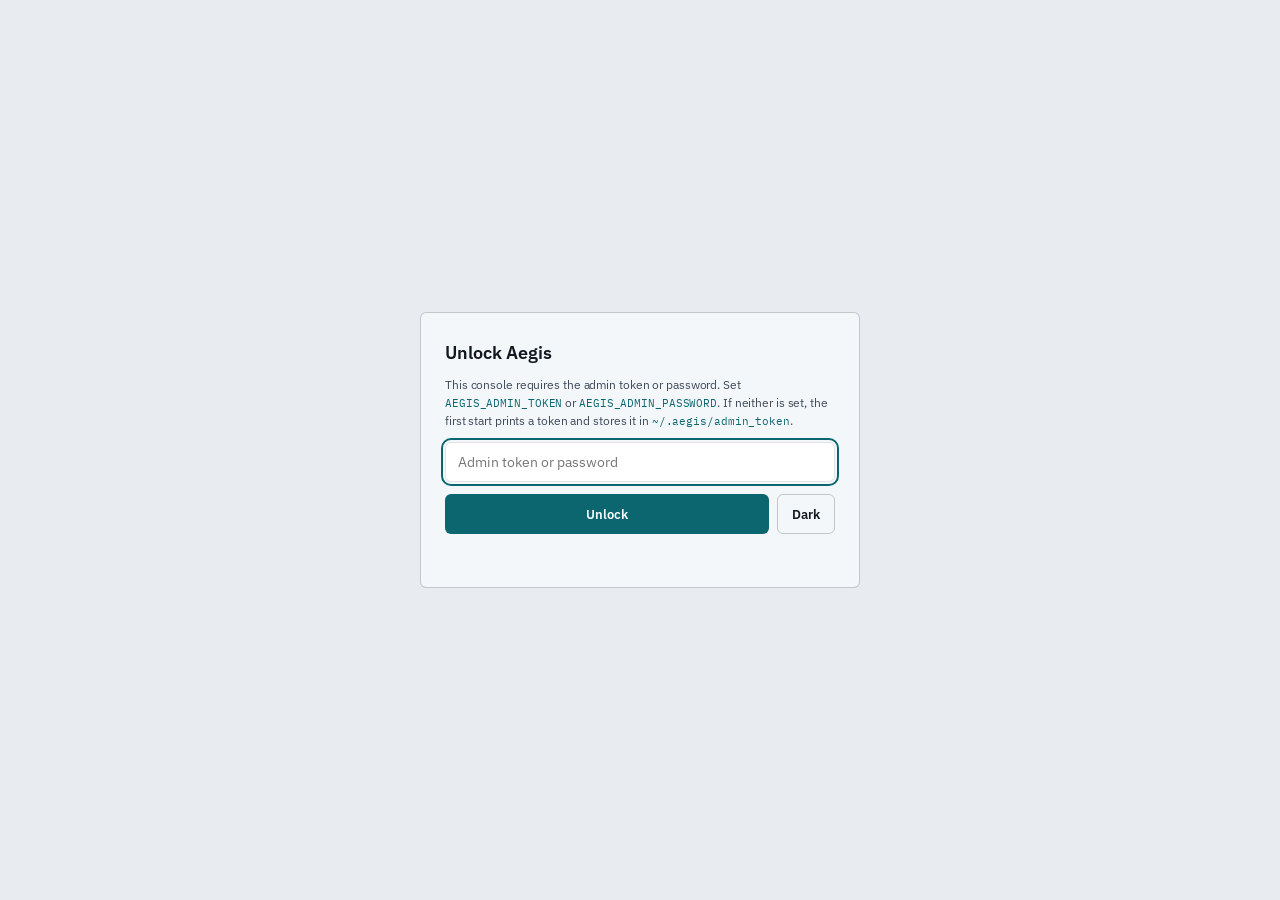
==== static/index.html @ 28018209 "Add Phase 4: Threat Hunting foundation Implemented threat hunting capabilities:  - PCAP capture and " ====
<!DOCTYPE html>
<html lang="en">
<head>
<meta charset="UTF-8"/>
<meta name="viewport" content="width=device-width,initial-scale=1.0"/>
<title>Aegis AI — Enterprise Vulnerability Intelligence Platform</title>
<link rel="preconnect" href="https://fonts.googleapis.com"/><link rel="preconnect" href="https://fonts.gstatic.com" crossorigin/><link href="https://fonts.googleapis.com/css2?family=IBM+Plex+Mono:wght@400;500&family=IBM+Plex+Sans:wght@400;500;600&display=swap" rel="stylesheet"/>
<link rel="stylesheet" href="/static/design-tokens.css"/>
<script src="/static/theme.js"></script>
<style>
*{box-sizing:border-box;margin:0;padding:0;}
html,body{height:100%;overflow:hidden;}
body{background:var(--bg);color:var(--text);font-family:var(--font);display:flex;flex-direction:column;}
::-webkit-scrollbar{width:5px;height:5px;}
::-webkit-scrollbar-track{background:transparent;}
::-webkit-scrollbar-thumb{background:var(--border2);border-radius:3px;}

/* TOP NAV */
#topnav{height:54px;background:var(--surface);border-bottom:1px solid var(--border);display:flex;align-items:center;padding:0 20px;gap:0;flex-shrink:0;z-index:100;}
.brand{display:flex;align-items:center;gap:10px;padding-right:24px;border-right:1px solid var(--border);margin-right:8px;}
.brand-icon{width:30px;height:30px;background:linear-gradient(135deg,var(--accent2),var(--accent));border-radius:7px;display:flex;align-items:center;justify-content:center;font-size:16px;}
.brand-name{font-size:17px;font-weight:800;letter-spacing:2px;color:var(--accent);}
.brand-sub{font-size:9px;color:var(--text-dim);letter-spacing:1px;margin-top:-2px;}
.nav-tabs{display:flex;flex:1;gap:2px;}
.nav-tab{padding:8px 15px;border-radius:6px;font-size:13px;color:var(--text-dim);cursor:pointer;transition:all .15s;white-space:nowrap;user-select:none;}
.nav-tab:hover{color:var(--text);background:var(--surface2);}
.nav-tab.active{color:var(--accent);background:var(--accent-glow);border:1px solid rgba(94,234,212,.18);}
.nav-right{display:flex;align-items:center;gap:10px;margin-left:auto;}
.status-dot{width:8px;height:8px;background:var(--success);border-radius:50%;box-shadow:0 0 8px var(--success);}
.hp{background:var(--surface2);border:1px solid var(--border);border-radius:16px;padding:4px 12px;font-size:11px;color:var(--text-dim);}
.hp b{color:var(--accent);}
.sync-btn{padding:6px 14px;background:transparent;border:1px solid var(--border2);border-radius:6px;color:var(--text-dim);font-size:12px;cursor:pointer;transition:all .15s;font-family:var(--font);}
.sync-btn:hover{border-color:var(--accent);color:var(--accent);}
@keyframes pulse{0%,100%{opacity:1}50%{opacity:.4}}

/* LAYOUT */
#app{display:flex;flex:1;overflow:hidden;}

/* SIDEBAR */
#sidebar{width:210px;background:var(--surface);border-right:1px solid var(--border);display:flex;flex-direction:column;flex-shrink:0;overflow-y:auto;}
.sb-sec{padding:14px 12px 6px;font-size:9px;text-transform:uppercase;letter-spacing:1.5px;color:var(--text-dim);}
.sb-item{display:flex;align-items:center;gap:9px;padding:9px 14px;border-radius:7px;margin:1px 8px;cursor:pointer;font-size:13px;color:var(--text-dim);transition:all .15s;user-select:none;}
.sb-item:hover{background:var(--surface2);color:var(--text);}
.sb-item.active{background:var(--accent-glow);color:var(--accent);border:1px solid rgba(94,234,212,.15);}
.sb-badge{margin-left:auto;background:var(--critical);color:#fff;border-radius:10px;padding:1px 7px;font-size:10px;font-weight:700;}

/* MAIN */
#main{flex:1;overflow-y:auto;}
.page{display:none;padding:20px 22px;flex-direction:column;gap:16px;}
.page.active{display:flex;}
#aegis-login{position:fixed;inset:0;z-index:9999;background:rgba(10,11,14,.94);display:none;align-items:center;justify-content:center;padding:16px;}
#aegis-login.on{display:flex;}
#aegis-login form{width:min(440px,100%);background:var(--surface);border:1px solid var(--border2);border-radius:12px;padding:28px 24px;display:flex;flex-direction:column;gap:12px;}
#aegis-login h2{font-size:18px;font-weight:700;letter-spacing:.3px;}
#aegis-login p{font-size:12px;color:var(--text-dim);line-height:1.5;}
#aegis-login code{font-family:var(--mono);color:var(--accent);font-size:11px;}
#aegis-login input{background:var(--surface2);border:1px solid var(--border);color:var(--text);border-radius:8px;padding:10px 12px;font-size:14px;font-family:var(--font);}
#aegis-login button{background:var(--accent);color:#0a0b0e;border:0;border-radius:8px;padding:10px 14px;font-weight:700;cursor:pointer;font-family:var(--font);}
#aegis-login .err{color:var(--critical);min-height:1.1em;font-size:12px;}
.ph{font-size:20px;font-weight:700;}
.ps{font-size:12px;color:var(--text-dim);margin-top:2px;}

/* GRIDS */
.g4{display:grid;grid-template-columns:repeat(4,1fr);gap:14px;}
.g3{display:grid;grid-template-columns:repeat(3,1fr);gap:14px;}
.g2{display:grid;grid-template-columns:repeat(2,1fr);gap:14px;}
.g12{display:grid;grid-template-columns:1fr 2fr;gap:14px;}
@media(max-width:1100px){.g4{grid-template-columns:repeat(2,1fr);}.g12{grid-template-columns:1fr;}}

/* CARD */
.card{background:var(--surface);border:1px solid var(--border);border-radius:var(--radius);padding:18px 20px;position:relative;overflow:hidden;}
.card::before{content:'';position:absolute;top:0;left:0;right:0;height:1px;background:linear-gradient(90deg,transparent,rgba(94,234,212,.13),transparent);}
.ch{display:flex;align-items:center;justify-content:space-between;margin-bottom:14px;}
.ct{font-size:13px;font-weight:600;color:var(--text);display:flex;align-items:center;gap:7px;}
.ca{font-size:11px;color:var(--accent);cursor:pointer;opacity:.7;}
.ca:hover{opacity:1;}
.routing-status{display:flex;flex-wrap:wrap;align-items:center;gap:8px 16px;margin-top:8px;font-size:12px;}
.routing-chip{display:inline-flex;align-items:center;gap:6px;}
.routing-dot{width:7px;height:7px;border-radius:50%;background:var(--text-dim);flex-shrink:0;}
.routing-dot.on{background:var(--success);}
.routing-cap{font-family:var(--mono);font-size:12px;font-weight:600;}
.routing-cap span{color:var(--text-dim);font-weight:500;font-family:var(--font);}
.loop-rail{display:flex;flex-wrap:wrap;align-items:center;gap:6px;margin:8px 0;}
.loop-step{border:1px solid var(--border);background:var(--surface);border-radius:var(--radius-sm);padding:4px 8px;font-family:var(--mono);font-size:12px;}
.loop-arrow{color:var(--text-dim);font-family:var(--mono);font-size:11px;}

/* METRIC CARDS */
.mc{background:var(--surface);border:1px solid var(--border);border-radius:var(--radius);padding:18px 20px;transition:all .2s;position:relative;overflow:hidden;}
.mc:hover{border-color:var(--border2);transform:translateY(-1px);}
.mc::after{content:'';position:absolute;top:-10px;right:-10px;width:70px;height:70px;border-radius:50%;opacity:.06;}
.mc.tc::after{background:var(--accent);}
.mc.cr::after{background:var(--critical);}
.mc.hi::after{background:var(--high);}
.mc.me::after{background:var(--medium);}
.mc.bz::after{background:var(--success);}
.ml{font-size:11px;color:var(--text-dim);text-transform:uppercase;letter-spacing:1px;margin-bottom:6px;}
.mv{font-size:30px;font-weight:800;line-height:1;}
.mc.tc .mv{color:var(--accent);}
.mc.cr .mv{color:var(--critical);}
.mc.hi .mv{color:var(--high);}
.mc.me .mv{color:var(--medium);}
.mc.bz .mv{color:var(--success);font-size:22px;}
.msub{font-size:11px;color:var(--text-dim);margin-top:4px;}

/* GAUGE */
#gc{display:flex;align-items:center;gap:20px;}
#gs-val{font-size:50px;font-weight:800;line-height:1;}
#gs-lbl{font-size:15px;font-weight:600;margin-top:4px;}
#gs-sub{font-size:11px;color:var(--text-dim);margin-top:6px;line-height:1.6;}

/* DONUT */
.dr{display:flex;align-items:center;gap:18px;}
.dl{flex:1;display:flex;flex-direction:column;gap:7px;}
.lrow{display:flex;align-items:center;gap:8px;font-size:12px;}
.ldot{width:9px;height:9px;border-radius:50%;flex-shrink:0;}
.lname{flex:1;color:var(--text-dim);}
.lcnt{font-weight:700;min-width:26px;text-align:right;}
.lpct{font-size:10px;color:var(--text-dim);min-width:32px;text-align:right;}

/* ATTACK PANEL */
.at-row{display:flex;align-items:center;gap:10px;padding:7px 0;border-bottom:1px solid var(--border);font-size:12px;}
.at-row:last-child{border-bottom:none;}
.at-dot{width:9px;height:9px;border-radius:3px;flex-shrink:0;}
.at-name{flex:1;color:var(--text-dim);}
.at-bw{width:80px;height:5px;background:var(--surface3);border-radius:3px;overflow:hidden;}
.at-bar{height:100%;border-radius:3px;}
.at-cnt{font-weight:700;min-width:20px;text-align:right;}

/* TECH ITEMS */
.ti{display:flex;align-items:center;gap:10px;padding:8px 10px;background:var(--surface2);border-radius:7px;border:1px solid var(--border);margin-bottom:6px;}
.ti-icon{font-size:17px;}
.ti-name{font-size:12px;font-weight:600;flex:1;}
.ti-cnt{font-size:12px;color:var(--text-dim);}

/* INSIGHTS */
.ir{display:flex;align-items:flex-start;gap:10px;padding:9px 0;border-bottom:1px solid var(--border);font-size:12px;}
.ir:last-child{border-bottom:none;}
.ir-title{flex:1;color:var(--text);line-height:1.4;}
.ic{padding:2px 9px;border-radius:10px;font-size:10px;font-weight:700;white-space:nowrap;flex-shrink:0;}
.ic-Critical{background:rgba(255,45,85,.12);color:var(--critical);border:1px solid rgba(255,45,85,.3);}
.ic-High{background:rgba(255,106,0,.12);color:var(--high);border:1px solid rgba(255,106,0,.3);}
.ic-Medium{background:rgba(255,187,0,.1);color:var(--medium);border:1px solid rgba(255,187,0,.3);}
.kev-tag{background:rgba(168,85,247,.12);color:var(--purple);border:1px solid rgba(168,85,247,.3);padding:1px 7px;border-radius:10px;font-size:9px;font-weight:700;flex-shrink:0;}

/* RANSOMWARE */
.rrow{display:flex;align-items:center;gap:10px;padding:8px 0;border-bottom:1px solid var(--border);font-size:12px;}
.rrow:last-child{border-bottom:none;}
.rcve{font-family:var(--mono);font-size:11px;color:var(--accent);min-width:120px;}
.rgrp{flex:1;color:var(--text-dim);font-size:11px;}

/* FINDINGS */
.ftb{display:flex;gap:8px;align-items:center;margin-bottom:12px;flex-wrap:wrap;}
.fsrch{background:var(--surface2);border:1px solid var(--border);border-radius:7px;padding:7px 12px;color:var(--text);font-size:13px;outline:none;flex:1;min-width:180px;font-family:var(--font);}
.fsrch:focus{border-color:var(--accent);}
.ff{padding:6px 12px;border-radius:7px;border:1px solid var(--border);background:var(--surface2);color:var(--text-dim);font-size:12px;cursor:pointer;transition:all .15s;font-family:var(--font);}
.ff.on,.ff:hover{border-color:var(--accent);color:var(--accent);background:var(--accent-glow);}
table.ft{width:100%;border-collapse:collapse;}
table.ft th{font-size:10px;text-transform:uppercase;letter-spacing:1px;color:var(--text-dim);padding:8px 10px;border-bottom:1px solid var(--border);text-align:left;white-space:nowrap;}
table.ft td{padding:9px 10px;border-bottom:1px solid rgba(27,48,85,.4);font-size:12px;vertical-align:middle;}
table.ft tr:hover td{background:var(--surface2);cursor:pointer;}
.exprow{display:none;}
.exprow td{padding:0!important;border:none!important;}
.expinner{padding:14px 16px;background:var(--surface2);border-bottom:1px solid var(--border);display:grid;grid-template-columns:1fr 1fr 1fr;gap:14px;}
.expc{display:flex;flex-direction:column;gap:4px;}
.expl{font-size:10px;text-transform:uppercase;letter-spacing:1px;color:var(--text-dim);}
.expv{font-size:12px;color:var(--text);line-height:1.5;}
.expv.mono{font-family:var(--mono);color:var(--medium);}
.expv.green{color:var(--success);}

/* SEV / BADGES */
.sev{padding:2px 8px;border-radius:4px;font-size:10px;font-weight:700;white-space:nowrap;}
.sev-CRITICAL{background:rgba(255,45,85,.12);color:var(--critical);border:1px solid rgba(255,45,85,.3);}
.sev-HIGH{background:rgba(255,106,0,.12);color:var(--high);border:1px solid rgba(255,106,0,.3);}
.sev-MEDIUM{background:rgba(255,187,0,.1);color:var(--medium);border:1px solid rgba(255,187,0,.3);}
.sev-LOW{background:rgba(59,158,255,.1);color:var(--low);border:1px solid rgba(59,158,255,.3);}
.sev-INFO{background:rgba(75,85,99,.2);color:var(--info);border:1px solid #374151;}
.kev{background:rgba(168,85,247,.12);color:var(--purple);border:1px solid rgba(168,85,247,.3);padding:2px 7px;border-radius:4px;font-size:9px;font-weight:700;}
.badge{padding:3px 10px;border-radius:10px;font-size:10px;font-weight:700;text-transform:uppercase;}
.badge-done{background:rgba(0,200,150,.1);color:var(--success);border:1px solid rgba(0,200,150,.3);}
.badge-running{background:rgba(94,234,212,.08);color:var(--accent);border:1px solid rgba(94,234,212,.25);animation:pulse 1.5s infinite;}
.badge-queued{background:rgba(90,122,153,.1);color:var(--text-dim);border:1px solid var(--border);}
.badge-error{background:rgba(255,45,85,.1);color:var(--critical);border:1px solid rgba(255,45,85,.3);}
.cve-lnk{font-family:var(--mono);font-size:11px;color:var(--accent);}

/* SCORE BAR */
.sw{display:flex;align-items:center;gap:8px;}
.st{flex:1;height:5px;background:var(--surface3);border-radius:3px;overflow:hidden;}
.sf{height:100%;border-radius:3px;}
.sn{font-size:12px;font-weight:700;min-width:34px;text-align:right;}

/* SCAN FORM */
.sc{background:var(--surface);border:1px solid var(--border);border-radius:var(--radius);padding:22px;}
.fg{display:grid;grid-template-columns:3fr 1fr 1fr auto;gap:10px;align-items:end;}
.fl{font-size:11px;color:var(--text-dim);text-transform:uppercase;letter-spacing:1px;margin-bottom:6px;}
.fi{width:100%;background:var(--surface2);border:1px solid var(--border);border-radius:7px;padding:10px 14px;color:var(--text);font-size:14px;outline:none;font-family:var(--font);transition:all .15s;}
.fi:focus{border-color:var(--accent);box-shadow:0 0 0 3px var(--accent-glow);}
.fi::placeholder{color:var(--text-muted);}
.fsel{background:var(--surface2);border:1px solid var(--border);border-radius:7px;padding:10px 14px;color:var(--text);font-size:13px;outline:none;width:100%;cursor:pointer;font-family:var(--font);}
.preset-row{display:flex;gap:8px;flex-wrap:wrap;margin-top:12px;}
.prst{padding:5px 13px;border-radius:16px;border:1px solid var(--border);background:var(--surface2);color:var(--text-dim);font-size:11px;cursor:pointer;transition:all .15s;}
.prst:hover,.prst.on{border-color:var(--accent);color:var(--accent);background:var(--accent-glow);}

/* BUTTONS */
.btn{padding:10px 22px;border-radius:7px;border:none;cursor:pointer;font-size:13px;font-weight:700;font-family:var(--font);transition:all .15s;display:inline-flex;align-items:center;gap:8px;white-space:nowrap;}
.btn-p{background:var(--accent);color:var(--accent-ink);box-shadow:none;}
.btn-p:hover{background:var(--accent);filter:brightness(1.06);}
.btn-p:disabled{opacity:.45;cursor:not-allowed;}
.btn-g{background:transparent;border:1px solid var(--border);color:var(--text-dim);}
.btn-g:hover{border-color:var(--accent);color:var(--accent);}
.btn-d{background:transparent;border:1px solid rgba(255,45,85,.3);color:var(--critical);}
.btn-d:hover{background:rgba(255,45,85,.08);}
.btn-sm{padding:6px 13px;font-size:12px;border-radius:6px;}

/* PROGRESS */
#prog-sec{display:none;flex-direction:column;gap:10px;}
.pw{background:var(--surface2);border-radius:5px;height:7px;border:1px solid var(--border);overflow:hidden;}
.pb{height:100%;background:linear-gradient(90deg,var(--accent2),var(--accent));border-radius:5px;transition:width .4s ease;box-shadow:0 0 8px var(--accent);width:0%;}
.term{background:#030712;border:1px solid var(--border);border-radius:8px;padding:12px 14px;font-family:var(--mono);font-size:11.5px;height:150px;overflow-y:auto;line-height:1.8;}
.tl{color:#5a7a99;}.tok{color:var(--success);}.twn{color:var(--medium);}.terr{color:var(--critical);}.tinf{color:var(--accent);}
.tcur::after{content:'▋';color:var(--accent);animation:bl 1s infinite;}
@keyframes bl{0%,49%{opacity:1}50%,100%{opacity:0}}

/* HISTORY TABLE */
table.ht{width:100%;border-collapse:collapse;}
table.ht th{font-size:10px;text-transform:uppercase;letter-spacing:1px;color:var(--text-dim);padding:8px 12px;border-bottom:1px solid var(--border);text-align:left;}
table.ht td{padding:10px 12px;border-bottom:1px solid rgba(27,48,85,.4);font-size:12px;vertical-align:middle;}
table.ht tr:hover td{background:var(--surface2);cursor:pointer;}
.posture-cves{display:flex;flex-wrap:wrap;gap:4px;margin-top:6px}
.posture-cves .cve{font-family:var(--mono);font-size:10px;color:var(--accent);border:1px solid var(--border);border-radius:4px;padding:1px 6px}
.posture-empty{color:var(--text-dim);font-size:12px;font-weight:400}

/* MONITOR STYLES */
#mon-statsbar{display:flex;gap:12px;flex-wrap:wrap;}
.mstat{background:var(--surface);border:1px solid var(--border);border-radius:8px;padding:12px 16px;flex:1;min-width:140px;position:relative;overflow:hidden;box-shadow:0 4px 14px rgba(0,0,0,.25);}
.mstat::before{content:'';position:absolute;top:0;left:0;right:0;height:2px;background:linear-gradient(90deg,transparent,rgba(94,234,212,.3),transparent);}
.mstat-lbl{font-size:10px;font-weight:700;text-transform:uppercase;letter-spacing:1.2px;color:var(--text-dim);margin-bottom:6px;}
.mstat-val{font-size:24px;font-weight:800;color:var(--accent);font-variant-numeric:tabular-nums;line-height:1;}
.mstat-sub{font-size:10.5px;color:var(--text-dim);margin-top:4px;}

#mon-layout{display:grid;grid-template-columns:1.25fr 1fr;gap:16px;}
@media(max-width:1200px){#mon-layout{grid-template-columns:1fr;}}
#mon-graph-wrap{grid-column:1/2;grid-row:1/3;display:flex;flex-direction:column;position:relative;}
#mon-alerts-wrap{grid-column:2/3;grid-row:1/2;}
#mon-conns-wrap{grid-column:2/3;grid-row:2/3;}

/* Canvas & Graph Interactive Container */
.graph-viewport{position:relative;width:100%;height:460px;background:radial-gradient(circle at 50% 50%, #0d1729 0%, #060b14 100%);border-radius:8px;border:1px solid rgba(30,58,95,.4);overflow:hidden;}
#mon-graph-canvas{width:100%;height:100%;display:block;cursor:grab;}
#mon-graph-canvas:active{cursor:grabbing;}

/* Glassmorphism Cyber Tooltip */
#graph-tooltip{position:absolute;pointer-events:none;background:rgba(8,15,28,.95);border:1px solid rgba(94,234,212,.35);backdrop-filter:blur(10px);border-radius:8px;padding:10px 14px;font-size:11px;color:#e2eaf4;box-shadow:0 12px 36px rgba(0,0,0,.7);z-index:90;display:none;min-width:180px;transform:translate(12px,12px);}
.tt-hdr{display:flex;align-items:center;justify-content:space-between;margin-bottom:6px;gap:8px;}
.tt-title{font-weight:700;font-size:12px;font-family:var(--mono);color:#5EEAD4;}
.tt-row{display:flex;justify-content:space-between;margin:3px 0;font-size:10.5px;color:#8ba3bc;}
.tt-val{font-weight:600;color:#f1f5f9;font-family:var(--mono);}

.mbadge{display:inline-flex;align-items:center;gap:4px;padding:2px 8px;border-radius:10px;font-size:10px;font-weight:700;}
.mbadge.crit{background:rgba(255,45,85,.15);color:var(--critical);}
.mbadge.high{background:rgba(255,106,0,.15);color:var(--high);}
.mbadge.med{background:rgba(255,187,0,.15);color:var(--medium);}
.mbadge.low{background:rgba(59,158,255,.15);color:var(--low);}
.mbadge.ok{background:rgba(0,200,150,.15);color:var(--success);}

.alert-row{padding:10px 14px;border-bottom:1px solid rgba(27,48,85,.4);font-size:12px;transition:background .15s;}
.alert-row:hover{background:var(--surface2);}
.alert-row.crit{border-left:3px solid var(--critical);}
.alert-row.high{border-left:3px solid var(--high);}
.alert-row.med{border-left:3px solid var(--medium);}
.alert-row.ack{opacity:.45;}
.alert-title{font-weight:600;font-size:12px;margin-bottom:3px;}
.alert-meta{font-size:10px;color:var(--text-dim);display:flex;gap:10px;flex-wrap:wrap;}
.alert-ack-btn{margin-left:auto;padding:2px 8px;background:transparent;border:1px solid var(--border);border-radius:4px;color:var(--text-dim);font-size:10px;cursor:pointer;font-family:var(--font);}
.alert-ack-btn:hover{border-color:var(--accent);color:var(--accent);}
#alerts-feed{max-height:280px;overflow-y:auto;}
#conns-tbl-body tr td{padding:6px 10px;font-size:11px;border-bottom:1px solid rgba(27,48,85,.35);}
#conns-tbl-body tr:hover td{background:var(--surface2);}
#mon-incidents-wrap{grid-column:1/-1;}
.inc-card{background:var(--surface2);border:1px solid var(--border);border-radius:8px;padding:14px 16px;margin-bottom:10px;}
.inc-card.crit{border-left:4px solid var(--critical);}
.inc-card.high{border-left:4px solid var(--high);}
.inc-card.med{border-left:4px solid var(--medium);}
.inc-hdr{display:flex;align-items:center;gap:10px;margin-bottom:8px;}
.inc-id{font-family:var(--mono);font-size:11px;color:var(--accent);}
.inc-urg{font-size:10px;font-weight:700;padding:2px 8px;border-radius:4px;}
.inc-narr{font-size:12px;color:var(--text);line-height:1.7;margin-bottom:10px;}
.inc-actions{font-size:11px;color:var(--text-dim);}
.inc-actions ul{margin:4px 0 0 16px;line-height:1.8;}
.inc-actions li{cursor:default;}
#mon-timeline-wrap{grid-column:1/-1;}
#mon-timeline{width:100%;height:100px;}
#mon-baselines-wrap{grid-column:1/-1;}
.baseline-row{display:flex;align-items:center;gap:10px;padding:8px 12px;border-bottom:1px solid rgba(27,48,85,.35);font-size:12px;}
.baseline-score{font-weight:700;padding:2px 8px;border-radius:4px;font-family:var(--mono);}
.mon-status-pill{display:flex;align-items:center;gap:6px;padding:5px 12px;border-radius:20px;font-size:11px;font-weight:600;}
.mon-status-pill.active{background:rgba(0,200,150,.12);border:1px solid rgba(0,200,150,.3);color:var(--success);}
.mon-status-pill.stopped{background:rgba(90,122,153,.08);border:1px solid var(--border);color:var(--text-dim);}
.mon-dot{width:7px;height:7px;border-radius:50%;}
.mon-dot.active{background:var(--success);box-shadow:0 0 6px var(--success);animation:pulse 2s infinite;}
.mon-dot.stopped{background:var(--text-dim);}

/* EMPTY */
.empty{text-align:center;padding:40px 20px;color:var(--text-dim);display:flex;flex-direction:column;align-items:center;gap:10px;}
.ei{font-size:36px;opacity:.22;}.eh{font-size:14px;font-weight:600;}.ep{font-size:12px;}

/* TOAST */
#toast{position:fixed;bottom:20px;right:20px;background:var(--surface2);border:1px solid var(--border);border-radius:9px;padding:11px 18px;font-size:13px;color:var(--text);box-shadow:0 8px 32px rgba(0,0,0,.5);z-index:9999;opacity:0;transform:translateY(8px);transition:all .3s;pointer-events:none;}
#toast.show{opacity:1;transform:translateY(0);}
#toast.ok{border-color:var(--success);color:var(--success);}
#toast.err{border-color:var(--critical);color:var(--critical);}

/* ── FINDING VERIFIER MODAL ─────────────────────────────────────────── */
#fv-overlay{position:fixed;inset:0;background:rgba(0,0,0,.72);backdrop-filter:blur(4px);z-index:9000;display:none;align-items:center;justify-content:center;}
#fv-overlay.open{display:flex;}
#fv-box{background:var(--surface);border:1px solid var(--border2);border-radius:14px;width:720px;max-width:95vw;max-height:90vh;display:flex;flex-direction:column;overflow:hidden;box-shadow:0 24px 80px rgba(0,0,0,.7),0 0 0 1px rgba(94,234,212,.07);}
#fv-header{display:flex;align-items:flex-start;gap:14px;padding:18px 22px;border-bottom:1px solid var(--border);background:var(--surface2);}
#fv-header-icon{width:38px;height:38px;border-radius:9px;background:linear-gradient(135deg,#1a3a6e,#0d2244);border:1px solid var(--border2);display:flex;align-items:center;justify-content:center;font-size:18px;flex-shrink:0;}
#fv-title-block{flex:1;min-width:0;}
#fv-finding-title{font-size:14px;font-weight:700;color:var(--text);white-space:nowrap;overflow:hidden;text-overflow:ellipsis;}
#fv-finding-meta{font-size:11px;color:var(--text-dim);margin-top:3px;display:flex;gap:10px;flex-wrap:wrap;}
#fv-close{background:none;border:none;color:var(--text-dim);font-size:20px;cursor:pointer;padding:4px 8px;border-radius:6px;line-height:1;flex-shrink:0;}
#fv-close:hover{background:var(--surface3);color:var(--text);}
#fv-tabs{display:flex;gap:4px;padding:12px 22px 0;border-bottom:1px solid var(--border);}
.fv-tab{padding:7px 16px;font-size:12px;font-weight:600;border-radius:7px 7px 0 0;cursor:pointer;color:var(--text-dim);border:1px solid transparent;border-bottom:none;transition:all .15s;user-select:none;}
.fv-tab:hover{color:var(--text);background:var(--surface2);}
.fv-tab.active{background:var(--surface);color:var(--accent);border-color:var(--border);border-bottom-color:var(--surface);}
#fv-body{flex:1;overflow-y:auto;padding:22px;}
.fv-pane{display:none;}
.fv-pane.active{display:block;}
/* Instructions tab */
.fv-step-list{display:flex;flex-direction:column;gap:10px;}
.fv-step{display:flex;gap:12px;align-items:flex-start;}
.fv-step-num{width:22px;height:22px;border-radius:50%;background:var(--accent-glow);border:1px solid rgba(94,234,212,.3);color:var(--accent);font-size:11px;font-weight:700;display:flex;align-items:center;justify-content:center;flex-shrink:0;margin-top:1px;}
.fv-step-text{font-size:12px;color:var(--text);line-height:1.6;}
.fv-cmd-block{background:#040c1a;border:1px solid var(--border);border-radius:8px;padding:12px 14px;margin:10px 0;position:relative;}
.fv-cmd-label{font-size:10px;color:var(--text-dim);text-transform:uppercase;letter-spacing:1px;margin-bottom:6px;}
.fv-cmd-text{font-family:var(--mono);font-size:12px;color:#a8d8ff;white-space:pre-wrap;word-break:break-all;line-height:1.6;}
.fv-copy-btn{position:absolute;top:8px;right:8px;padding:3px 9px;background:var(--surface2);border:1px solid var(--border2);border-radius:5px;color:var(--text-dim);font-size:10px;cursor:pointer;font-family:var(--font);}
.fv-copy-btn:hover{border-color:var(--accent);color:var(--accent);}
.fv-expect-row{display:flex;gap:10px;margin-top:14px;}
.fv-expect{flex:1;background:var(--surface2);border:1px solid var(--border);border-radius:8px;padding:10px 14px;}
.fv-expect-label{font-size:10px;text-transform:uppercase;letter-spacing:1px;margin-bottom:5px;}
.fv-expect.vuln .fv-expect-label{color:var(--critical);}
.fv-expect.ok .fv-expect-label{color:var(--success);}
.fv-expect-text{font-size:11px;color:var(--text-dim);line-height:1.5;}
/* Auto-test tab */
#fv-run-btn{display:flex;align-items:center;gap:8px;padding:10px 22px;background:linear-gradient(135deg,var(--accent2),var(--accent));color:#000;border:none;border-radius:8px;font-size:13px;font-weight:700;cursor:pointer;font-family:var(--font);transition:all .2s;}
#fv-run-btn:hover{filter:brightness(1.15);transform:translateY(-1px);}
#fv-run-btn:disabled{opacity:.5;cursor:not-allowed;transform:none;}
#fv-run-btn .spin{animation:spin360 .7s linear infinite;display:inline-block;}
@keyframes spin360{to{transform:rotate(360deg);}}
#fv-result{margin-top:18px;display:none;}
#fv-result.show{display:block;}
.fv-status-bar{display:flex;align-items:center;gap:12px;padding:13px 18px;border-radius:9px;border:1px solid;margin-bottom:14px;}
.fv-status-bar.VULNERABLE{background:rgba(255,45,85,.08);border-color:rgba(255,45,85,.3);color:var(--critical);}
.fv-status-bar.REMEDIATED{background:rgba(0,200,150,.08);border-color:rgba(0,200,150,.3);color:var(--success);}
.fv-status-bar.UNREACHABLE{background:rgba(90,122,153,.1);border-color:rgba(90,122,153,.3);color:var(--text-dim);}
.fv-status-bar.ERROR{background:rgba(255,106,0,.08);border-color:rgba(255,106,0,.3);color:var(--high);}
.fv-status-badge{font-size:11px;font-weight:800;letter-spacing:1.5px;padding:3px 10px;border-radius:5px;background:currentColor;}
.fv-status-badge span{color:var(--bg);}
.fv-status-summary{font-size:13px;font-weight:600;flex:1;}
.fv-exec-time{font-size:10px;opacity:.6;margin-left:auto;}
.fv-details-lbl{font-size:10px;text-transform:uppercase;letter-spacing:1px;color:var(--text-dim);margin-bottom:7px;}
.fv-details-text{font-size:12px;color:var(--text);line-height:1.6;margin-bottom:14px;}
.fv-proof-box{background:#020810;border:1px solid var(--border);border-radius:8px;padding:14px;font-family:var(--mono);font-size:11px;color:#6ef0a0;max-height:220px;overflow-y:auto;white-space:pre-wrap;word-break:break-all;line-height:1.6;border-left:3px solid var(--success);}
.fv-proof-box.vuln{color:#ff8fa3;border-left-color:var(--critical);}
/* Test btn in table */
.fv-test-btn{padding:3px 10px;background:transparent;border:1px solid rgba(94,234,212,.3);border-radius:5px;color:var(--accent);font-size:10px;font-weight:600;cursor:pointer;font-family:var(--font);white-space:nowrap;transition:all .15s;}
.fv-test-btn:hover{background:var(--accent-glow);border-color:var(--accent);}


/* ── AEGIS AI BRANDING & PORTAL HUD ────────────────────────────────── */
.dt-portal-badge{display:flex;align-items:center;gap:8px;padding-left:14px;border-left:1px solid var(--border);color:var(--text);font-size:12.5px;font-weight:600;}
.dt-dep-tag{background:rgba(255,255,255,.04);border:1px solid var(--border);border-radius:6px;padding:4px 10px;font-size:10.5px;font-weight:700;color:var(--text-dim);letter-spacing:1px;font-family:var(--mono);}
.dt-status-tag{display:flex;align-items:center;gap:7px;font-size:11.5px;color:var(--text);font-weight:500;padding:4px 10px;border-radius:6px;cursor:pointer;}
.dt-status-dot{width:7px;height:7px;border-radius:50%;background:var(--success);box-shadow:0 0 8px var(--success);}

/* Aegis AI Launcher Cards */
.dt-launchers-wrap{margin-bottom:20px;}
.dt-launchers-header{font-size:11px;font-weight:700;letter-spacing:1.8px;color:var(--text-dim);text-transform:uppercase;margin-bottom:12px;display:flex;align-items:center;justify-content:space-between;}
.dt-launchers-grid{display:grid;grid-template-columns:repeat(auto-fit,minmax(280px,1fr));gap:14px;}
.dt-card{background:var(--surface);border:1px solid var(--border);border-radius:10px;padding:18px 20px;display:flex;align-items:center;gap:16px;cursor:pointer;transition:all .2s cubic-bezier(.16,1,.3,1);position:relative;overflow:hidden;}
.dt-card:hover{border-color:var(--border2);transform:translateY(-2px);background:var(--surface2);box-shadow:0 12px 30px rgba(0,0,0,.5);}
.dt-card::before{content:'';position:absolute;top:0;left:0;right:0;height:1px;background:linear-gradient(90deg,transparent,rgba(255,255,255,.08),transparent);}
.dt-card-icon{width:48px;height:48px;border-radius:10px;display:flex;align-items:center;justify-content:center;flex-shrink:0;background:rgba(255,255,255,.03);border:1px solid rgba(255,255,255,.06);position:relative;}
.dt-card-icon.sec-ai{box-shadow:none;border-color:var(--border2);}
.dt-card-icon.threat-viz{box-shadow:0 0 20px rgba(255,87,34,.18);border-color:rgba(255,87,34,.25);}
.dt-card-icon.vuln-intel{box-shadow:0 0 20px rgba(94,234,212,.18);border-color:rgba(94,234,212,.25);}
.dt-card-info{flex:1;min-width:0;}
.dt-card-title{font-size:14px;font-weight:700;color:var(--text);letter-spacing:.3px;display:flex;align-items:center;gap:6px;}
.dt-card-desc{font-size:11px;color:var(--text-dim);margin-top:3px;line-height:1.4;white-space:nowrap;overflow:hidden;text-overflow:ellipsis;}
.dt-card-action{font-size:11px;color:var(--text-dim);font-weight:600;padding:4px 8px;border-radius:5px;background:rgba(255,255,255,.04);border:1px solid var(--border);transition:all .15s;}
.dt-card:hover .dt-card-action{color:var(--text);border-color:rgba(255,255,255,.2);}

/* Aegis AI Sidebar Pinned Footer */
.sb-pinned{margin-top:auto;border-top:1px solid var(--border);padding:10px 8px 6px;}
.dt-user-card{display:flex;align-items:center;gap:10px;padding:9px 10px;border-radius:7px;background:rgba(255,255,255,.02);border:1px solid var(--border);margin-top:6px;}
.dt-avatar{width:30px;height:30px;border-radius:4px;background:var(--surface3);border:1px solid var(--border2);display:flex;align-items:center;justify-content:center;font-size:11px;font-weight:800;color:var(--text);flex-shrink:0;box-shadow:none;}
.dt-user-info{flex:1;min-width:0;}
.dt-user-email{font-size:11px;font-weight:600;color:var(--text);white-space:nowrap;overflow:hidden;text-overflow:ellipsis;}
.dt-user-role{font-size:9.5px;color:var(--text-dim);display:flex;align-items:center;gap:4px;margin-top:1px;}
.dt-user-role-dot{width:5px;height:5px;border-radius:50%;background:var(--success);}


/* ── THREAT VISUALIZER DARKTRACE + AEGIS AI STYLING ── */
.tv-topbar{display:flex;align-items:center;justify-content:space-between;gap:14px;background:var(--surface);border:1px solid var(--border);border-radius:var(--radius);padding:10px 18px;flex-wrap:wrap;}
.tv-title-block{display:flex;align-items:center;gap:10px;}
.tv-title{display:flex;align-items:center;gap:9px;font-size:15px;font-weight:700;color:var(--text);letter-spacing:.3px;}
.tv-dep-badge{font-size:10px;font-family:var(--mono);font-weight:700;letter-spacing:1px;padding:2px 8px;border-radius:4px;background:rgba(255,87,34,.12);color:var(--attention);border:1px solid rgba(255,87,34,.25);margin-left:6px;}
.tv-search-block{flex:1;max-width:440px;min-width:240px;}
.tv-omni-search{position:relative;display:flex;align-items:center;}
.tv-search-icon{position:absolute;left:12px;font-size:12px;color:var(--text-dim);pointer-events:none;}
.tv-omni-search input{width:100%;background:#06070a;border:1px solid var(--border);border-radius:6px;padding:7px 34px;font-size:12px;color:var(--text);outline:none;transition:all .15s;font-family:var(--font);}
.tv-omni-search input:focus{border-color:var(--accent);box-shadow:0 0 12px rgba(94,234,212,.15);}
.tv-search-kbd{position:absolute;right:10px;font-size:9.5px;color:var(--text-dim);background:var(--surface2);padding:2px 5px;border-radius:3px;border:1px solid var(--border);pointer-events:none;}
.tv-playback-block{display:flex;align-items:center;gap:12px;}
.tv-live-time{font-size:11px;font-family:var(--mono);color:var(--text-dim);white-space:nowrap;}
.tv-timeline-ctrls{display:flex;align-items:center;gap:2px;background:#06070a;border:1px solid var(--border);border-radius:6px;padding:2px;}
.tv-tbtn{background:transparent;border:none;color:var(--text-dim);font-size:10px;font-family:var(--mono);font-weight:600;padding:3px 7px;border-radius:4px;cursor:pointer;transition:all .12s;}
.tv-tbtn:hover{background:var(--surface2);color:var(--text);}
.tv-tbtn.active,.tv-tbtn.tv-play{background:rgba(94,234,212,.14);color:var(--accent);}

/* Stage Viewport */
.tv-stage-wrap{position:relative;background:#050609;border:1px solid var(--border);border-radius:var(--radius);overflow:hidden;height:580px;display:flex;flex-direction:column;}
.tv-stage-header{display:flex;align-items:center;justify-content:space-between;padding:10px 16px;background:var(--surface);border-bottom:1px solid var(--border);z-index:10;}
.tv-view-tabs{display:flex;gap:4px;}
.tv-view-tab{padding:5px 14px;font-size:11.5px;font-weight:600;border-radius:6px;cursor:pointer;background:transparent;border:1px solid transparent;color:var(--text-dim);transition:all .15s;}
.tv-view-tab.active{background:var(--surface2);border-color:var(--border2);color:var(--text);}
.tv-stage-viewport{position:relative;flex:1;overflow:hidden;background:#050608;}
.tv-view-layer{position:absolute;inset:0;display:none;}
.tv-view-layer.active{display:block;}
#mon-graph-canvas{width:100%;height:100%;display:block;}

/* Floating Inspector HUD Window */
.tv-hud-window{position:absolute;top:18px;left:18px;width:340px;background:rgba(12,15,22,.94);border:1px solid var(--border2);border-radius:9px;box-shadow:0 16px 40px rgba(0,0,0,.7),0 0 0 1px rgba(255,255,255,.05);backdrop-filter:blur(8px);z-index:30;overflow:hidden;transition:opacity .15s;}
.tv-hud-window.hidden{display:none;}
.tv-hud-window.minimized .tv-hud-body{display:none;}
.tv-hud-header{display:flex;align-items:center;justify-content:space-between;padding:8px 12px;background:rgba(18,22,32,.85);border-bottom:1px solid var(--border);cursor:move;user-select:none;}
.tv-hud-title{font-size:11px;font-weight:700;color:var(--text);letter-spacing:.5px;display:flex;align-items:center;gap:6px;}
.tv-hud-btns{display:flex;align-items:center;gap:4px;}
.tv-wbtn{background:none;border:none;color:var(--text-dim);font-size:11px;padding:1px 5px;border-radius:3px;cursor:pointer;}
.tv-wbtn:hover{background:rgba(255,255,255,.08);color:var(--text);}
.tv-hud-body{padding:12px 14px;}
.tv-hud-stat-row{display:grid;grid-template-columns:repeat(3,1fr);gap:8px;}
.tv-lbl{font-size:9px;text-transform:uppercase;letter-spacing:1px;color:var(--text-dim);display:block;margin-bottom:2px;}
.tv-val{font-size:11.5px;font-weight:700;color:var(--text);}
.tv-hud-sec-title{font-size:9.5px;text-transform:uppercase;letter-spacing:1px;color:var(--text-dim);margin:10px 0 5px;}
.tv-hud-anomaly-list{display:flex;flex-direction:column;gap:5px;}
.tv-anom-item{font-size:10.5px;padding:5px 8px;border-radius:5px;background:rgba(255,255,255,.03);border:1px solid var(--border);display:flex;align-items:center;gap:6px;}
.tv-anom-sev{font-size:9px;font-weight:800;padding:1px 5px;border-radius:3px;}
.tv-anom-sev.high{background:rgba(255,45,85,.15);color:var(--critical);}
.tv-anom-sev.med{background:rgba(255,183,3,.15);color:var(--medium);}

/* ── MODEL ALERTS HORIZONTAL RIBBON CAROUSEL ── */
.dt-ribbon-container{background:var(--surface);border:1px solid var(--border);border-radius:var(--radius);overflow:hidden;padding:12px 16px 14px;}
.dt-ribbon-bar{display:flex;align-items:center;justify-content:space-between;margin-bottom:12px;flex-wrap:wrap;gap:10px;}
.dt-filter-pill{background:#06070a;border:1px solid var(--border);color:var(--text-dim);font-size:11px;font-weight:600;padding:4px 10px;border-radius:5px;cursor:pointer;}
.dt-filter-pill:hover{color:var(--text);border-color:var(--border2);}
.dt-alerts-count-label{font-size:12px;color:var(--text-dim);}
.dt-alerts-count-label b{color:var(--text);font-size:13px;}
.dt-auto-resp-badge{font-size:10.5px;color:var(--text-dim);background:rgba(255,255,255,.03);border:1px solid var(--border);padding:4px 10px;border-radius:5px;}
.dt-sys-badge{font-size:10.5px;color:var(--text-dim);background:rgba(255,255,255,.03);border:1px solid var(--border);padding:4px 10px;border-radius:5px;}
.dt-model-carousel{display:flex;gap:12px;overflow-x:auto;padding-bottom:6px;scroll-behavior:smooth;}
.dt-model-card{flex:0 0 220px;background:#090b10;border:1px solid var(--border);border-radius:7px;padding:12px 14px;display:flex;flex-direction:column;justify-content:space-between;cursor:pointer;transition:all .16s ease;position:relative;min-height:115px;}
.dt-model-card:hover{border-color:var(--border2);background:#0f121a;transform:translateY(-2px);box-shadow:0 8px 20px rgba(0,0,0,.4);}
.dt-card-top{display:flex;align-items:center;justify-content:space-between;margin-bottom:6px;}
.dt-score-pill{font-size:11px;font-weight:800;display:flex;align-items:center;gap:3px;}
.dt-score-pill.crit{color:#ff3b5c;}
.dt-score-pill.high{color:#ff7a00;}
.dt-score-pill.med{color:#ffb703;}
.dt-count-pill{font-size:10px;font-family:var(--mono);color:var(--text-dim);}
.dt-alert-title{font-size:11px;font-weight:700;color:var(--text);line-height:1.35;margin-bottom:3px;}
.dt-alert-cat{font-size:9.5px;color:var(--text-dim);line-height:1.3;margin-bottom:8px;white-space:nowrap;overflow:hidden;text-overflow:ellipsis;}
.dt-card-bottom{display:flex;align-items:center;gap:5px;font-size:9.5px;color:var(--text-dim);padding-top:6px;border-top:1px solid rgba(255,255,255,.04);}
.dt-status-dot-sm{width:5px;height:5px;border-radius:50%;}
.dt-status-dot-sm.suspicious{background:#ff3b5c;box-shadow:0 0 5px #ff3b5c;}
.dt-status-dot-sm.info{background:#ffb703;}

</style>
<style id="aegis-premium">
/* ═══════════════════════════════════════════════════════════════════
   AEGIS AI — PREMIUM LAYER
   One accent, quiet neutrals, light-weight numerals, lit surfaces.
   ═══════════════════════════════════════════════════════════════════ */
body{
  font-family:var(--font);letter-spacing:-.006em;-webkit-font-smoothing:antialiased;
  background:var(--bg);
}
body::after{
  content:'';position:fixed;inset:0;pointer-events:none;z-index:9998;opacity:.055;mix-blend-mode:overlay;
  background-image:url("data:image/svg+xml;utf8,<svg xmlns='http://www.w3.org/2000/svg' width='160' height='160'><filter id='n'><feTurbulence type='fractalNoise' baseFrequency='.9' numOctaves='2' stitchTiles='stitch'/></filter><rect width='100%' height='100%' filter='url(%23n)'/></svg>");
}
::-webkit-scrollbar{width:8px;height:8px}
::-webkit-scrollbar-thumb{background:rgba(255,255,255,.1);border-radius:8px;border:2px solid transparent;background-clip:padding-box}
::-webkit-scrollbar-thumb:hover{background:rgba(255,255,255,.2);background-clip:padding-box;border:2px solid transparent}
::selection{background:rgba(94,234,212,.28)}

/* ── TOP BAR ─────────────────────────────────────────────────────── */
#topnav{height:64px;padding:0 24px 0 14px;gap:16px;background:rgba(8,9,13,.62);backdrop-filter:blur(20px) saturate(150%);-webkit-backdrop-filter:blur(20px) saturate(150%);border-bottom:1px solid var(--border);position:relative}
.brand{display:flex;align-items:center;border:none;margin:0;padding:4px 10px 4px 6px;gap:0;background:#0B0E12;border-radius:8px}
.brand-logo{height:48px;width:auto;display:block;background:transparent;border:0;box-shadow:none;}
.brand-mark{width:32px;height:32px;border-radius:4px;display:grid;place-items:center;background:var(--surface2);border:1px solid var(--border2);box-shadow:none}
.wordmark{font-weight:600;font-size:15px;letter-spacing:.01em;color:var(--text)}
.wordmark i{font-style:normal;font-weight:400;color:var(--accent2);margin-left:5px}
.crumb{display:flex;align-items:center;gap:10px;font-size:13px;color:var(--text-dim);padding-left:20px;border-left:1px solid var(--border);height:22px}
.crumb b{color:var(--text);font-weight:500}
.cmdk{margin-left:auto;display:flex;align-items:center;gap:10px;min-width:280px;padding:8px 10px 8px 14px;border-radius:12px;border:1px solid var(--border);background:rgba(255,255,255,.035);color:var(--text-dim);font:400 13px var(--font);cursor:pointer;transition:all .2s var(--ease)}
.cmdk:hover{border-color:var(--border2);background:rgba(255,255,255,.06);color:var(--text)}
.cmdk kbd{margin-left:auto;font:500 11px var(--mono);padding:2px 6px;border-radius:6px;border:1px solid var(--border);color:var(--text-dim);background:rgba(255,255,255,.04)}
.nav-right{margin-left:0;gap:14px}
.dt-status-tag{padding:6px 12px;border-radius:999px;border:1px solid var(--border);background:rgba(255,255,255,.03);color:var(--text-dim);font-size:12px}
.dt-status-dot{background:var(--success);box-shadow:0 0 0 3px rgba(61,220,151,.15)}
.hp{background:none;border:none;padding:0;font-size:12px;color:var(--text-dim)}
.hp b{color:var(--text);font-weight:500}
.sync-btn{padding:7px 14px;border-radius:10px;border:1px solid var(--border);background:rgba(255,255,255,.03);color:var(--text-dim);font:500 12.5px var(--font);transition:all .2s var(--ease)}
.sync-btn:hover{border-color:var(--border2);color:var(--text);background:rgba(255,255,255,.07)}
.sync-btn.danger:hover{border-color:rgba(255,77,94,.4);color:var(--critical);background:rgba(255,77,94,.08)}

/* ── NAV RAIL ────────────────────────────────────────────────────── */
#app{position:relative;z-index:1}
#sidebar{width:68px;background:none;border:none;overflow:visible;position:relative;z-index:60}
.rail-inner{position:absolute;inset:0 auto 0 0;width:68px;overflow:hidden;display:flex;flex-direction:column;padding:14px 0;
  background:linear-gradient(180deg,rgba(14,16,22,.82),rgba(8,9,13,.9));backdrop-filter:blur(20px);
  border-right:1px solid var(--border);transition:width .32s var(--ease),box-shadow .32s var(--ease)}
#sidebar:hover .rail-inner{width:228px;box-shadow:30px 0 80px -20px rgba(0,0,0,.7)}
.sb-sec{padding:16px 26px 8px;font-size:11px;letter-spacing:.02em;text-transform:none;color:var(--text-muted);font-weight:500;white-space:nowrap;opacity:0;transition:opacity .2s}
#sidebar:hover .sb-sec{opacity:1}
.sb-item{margin:2px 12px;padding:0 0 0 14px;height:42px;gap:14px;border-radius:12px;border:1px solid transparent;font-size:13.5px;font-weight:500;color:var(--text-dim);white-space:nowrap;transition:background .2s,color .2s}
.sb-item .ico{width:20px;height:20px;flex-shrink:0;position:relative;display:grid;place-items:center}
.sb-item .ico svg{width:20px;height:20px;fill:none;stroke:currentColor;stroke-width:1.6;stroke-linecap:round;stroke-linejoin:round}
.sb-item .lbl{opacity:0;transition:opacity .2s}
#sidebar:hover .sb-item .lbl{opacity:1}
.sb-item:hover{background:rgba(255,255,255,.05);color:var(--text)}
.sb-item.active{background:var(--accent-dim);color:var(--text);border-color:var(--border2);box-shadow:none}
.sb-item.active .ico{color:var(--accent)}
.sb-badge{position:absolute;top:-6px;right:-8px;margin:0;min-width:16px;height:16px;padding:0 4px;display:grid;place-items:center;border-radius:999px;font-size:9.5px;font-weight:600;background:var(--critical);color:#fff;box-shadow:0 0 0 2px #0a0b10}
.rail-spacer{flex:1}

/* ── MAIN / TYPE ─────────────────────────────────────────────────── */
.page{padding:28px 36px 56px;gap:22px}
.ph{font-size:28px;font-weight:600;letter-spacing:-.025em}
.ps{font-size:13.5px;color:var(--text-dim);margin-top:6px}
.fl,.ml,.mstat-lbl,.expl,.fv-cmd-label,.tt-row,.dt-launchers-header{text-transform:none;letter-spacing:0;font-weight:500}
.fl,.ml,.mstat-lbl{font-size:12.5px;color:var(--text-dim)}

/* ── SURFACES: lit, not outlined ─────────────────────────────────── */
.card,.mc,.sc,.dt-card,.dt-ribbon-container,.inc-card{
  background:linear-gradient(180deg,rgba(255,255,255,.045),rgba(255,255,255,.016));
  border:1px solid var(--border);border-radius:var(--radius);
  box-shadow:inset 0 1px 0 rgba(255,255,255,.055),0 18px 50px -28px rgba(0,0,0,.8);
}
.card{padding:22px 24px}
.card::before{height:1px;background:linear-gradient(90deg,transparent,rgba(255,255,255,.14),transparent)}
.ct{font-size:14px;font-weight:600;letter-spacing:-.01em}
.ca{color:var(--text-dim);opacity:1;font-size:12.5px;transition:color .2s}
.ca:hover{color:var(--text)}
.mc{padding:22px 24px;transition:transform .35s var(--ease),border-color .25s}
.mc:hover{transform:translateY(-2px);border-color:var(--border2)}
.mc::after{display:none}
.mc .mv,.mc.tc .mv,.mc.cr .mv,.mc.hi .mv,.mc.me .mv,.mc.bz .mv{color:var(--text);font-size:40px;font-weight:300;letter-spacing:-.035em;font-variant-numeric:tabular-nums}
.mc.bz .mv{font-size:34px}
.mc.cr .mv{color:var(--critical)}
.msub{font-size:12.5px;margin-top:8px;color:var(--text-muted)}

/* ── BUTTONS / INPUTS ────────────────────────────────────────────── */
.btn{border-radius:11px;font-weight:550;font-size:13px;padding:10px 20px;transition:all .25s var(--ease)}
.btn-p{background:#eceef3;color:#0a0b0e;box-shadow:0 0 0 1px rgba(255,255,255,.3),0 8px 24px -8px rgba(94,234,212,.45)}
.btn-p:hover{background:#fff;transform:translateY(-1px)}
.btn-g{border-color:var(--border);color:var(--text-dim);background:rgba(255,255,255,.03)}
.btn-g:hover{border-color:var(--border2);color:var(--text);background:rgba(255,255,255,.07)}
.btn-sm{padding:7px 14px;font-size:12.5px;border-radius:10px}
.fi,.fsel,.fsrch{background:rgba(255,255,255,.035);border:1px solid var(--border);border-radius:12px;color:var(--text);font-family:var(--font);transition:all .2s var(--ease)}
.fi:focus,.fsrch:focus{border-color:rgba(94,234,212,.5);box-shadow:0 0 0 4px rgba(94,234,212,.1);background:rgba(255,255,255,.05)}
.prst,.ff{border-radius:999px;background:rgba(255,255,255,.03)}
.prst:hover,.prst.on,.ff.on,.ff:hover{border-color:rgba(94,234,212,.35);color:var(--text);background:rgba(94,234,212,.1)}

/* ── TABLES / BADGES ─────────────────────────────────────────────── */
table.ft th,table.ht th{font-size:12px;text-transform:none;letter-spacing:0;font-weight:500;color:var(--text-dim);padding:12px 14px}
table.ft td,table.ht td{padding:14px;border-bottom:1px solid var(--border)}
table.ft tr:hover td,table.ht tr:hover td{background:rgba(255,255,255,.035)}
.sev,.kev,.ic,.kev-tag,.mbadge,.badge{border-radius:999px;font-weight:600;letter-spacing:0}
.sev{padding:3px 10px}
.sev-CRITICAL,.ic-Critical{background:rgba(255,77,94,.12);color:var(--critical);border-color:rgba(255,77,94,.28)}
.sev-HIGH,.ic-High{background:rgba(255,138,76,.12);color:var(--high);border-color:rgba(255,138,76,.28)}
.sev-MEDIUM,.ic-Medium{background:rgba(242,193,78,.1);color:var(--medium);border-color:rgba(242,193,78,.26)}
.sev-LOW{background:rgba(110,168,255,.1);color:var(--low);border-color:rgba(110,168,255,.26)}
.sf,.at-bar,.pb{border-radius:99px}
.st,.at-bw{background:rgba(255,255,255,.07)}
.pb{background:linear-gradient(90deg,var(--accent2),var(--accent));box-shadow:0 0 14px rgba(94,234,212,.5)}
.term,.fv-cmd-block,.fv-proof-box{background:rgba(0,0,0,.4)!important;border-color:var(--border)}
.cve-lnk,.rcve{color:var(--accent)}
.ti{background:rgba(255,255,255,.03);border-radius:12px}
.ei:empty{display:none}
.empty{padding:48px 20px}

/* ── DASHBOARD LAUNCHERS ─────────────────────────────────────────── */
.dt-launchers-header{font-size:12.5px;color:var(--text-dim)}
.dt-card{padding:20px 22px;border-radius:18px;transition:transform .4s var(--ease),border-color .3s,background .3s}
.dt-card:hover{transform:translateY(-3px);border-color:var(--border2);background:linear-gradient(180deg,rgba(255,255,255,.07),rgba(255,255,255,.025))}
.dt-card-icon{border-radius:14px;width:50px;height:50px;background:rgba(255,255,255,.04);border:1px solid var(--border)}
.dt-card-icon.sec-ai,.dt-card-icon.threat-viz,.dt-card-icon.vuln-intel{box-shadow:0 10px 30px -10px rgba(94,234,212,.35);border-color:var(--border2)}
.dt-card-title{font-size:15px;font-weight:600;letter-spacing:-.01em}
.dt-card-title span{background:rgba(255,255,255,.07)!important;color:var(--text-dim)!important;border-radius:999px!important;font-weight:500}
.dt-card-action{border-radius:999px;padding:5px 12px}

/* ── LIVE MONITOR ────────────────────────────────────────────────── */
.tv-topbar{background:none;border:none;padding:0;box-shadow:none;gap:20px}
.tv-title{font-size:22px;font-weight:600;letter-spacing:-.025em;gap:12px}
.tv-omni-search input{background:rgba(255,255,255,.035);border:1px solid var(--border);border-radius:12px;padding:10px 40px;font-size:13px}
.tv-omni-search input:focus{border-color:rgba(94,234,212,.5);box-shadow:0 0 0 4px rgba(94,234,212,.1)}
.tv-search-icon{display:grid;place-items:center;left:14px;color:var(--text-dim)}
.tv-search-kbd{border-radius:6px;font-family:var(--mono)}
.tv-live-time{font:400 12px var(--mono);color:var(--text-dim)}
.tv-timeline-ctrls{background:rgba(255,255,255,.035);border:1px solid var(--border);border-radius:11px;padding:3px}
.tv-tbtn{border-radius:8px;padding:5px 9px;font-family:var(--mono)}
.tv-tbtn.active,.tv-tbtn.tv-play{background:rgba(94,234,212,.14);color:var(--accent)}

#mon-statsbar{gap:0;border-top:1px solid var(--border);border-bottom:1px solid var(--border);flex-wrap:wrap}
.mstat{background:none;border:none;border-radius:0;box-shadow:none;border-left:1px solid var(--border);padding:16px 20px;min-width:0;flex:1 1 160px}
.mstat:first-child{border-left:none;padding-left:4px}
.mstat::before{display:none}
.mstat-val{font-size:38px;font-weight:300;letter-spacing:-.035em;color:var(--text);line-height:1.05;font-variant-numeric:tabular-nums}
.mstat-sub{font-size:12px;color:var(--text-muted);margin-top:8px}
@media(max-width:1100px){#mon-statsbar{flex-wrap:wrap}.mstat{flex:1 1 33%;border-left:none;padding:16px 8px}}
.mbadge{padding:3px 10px;font-size:11px}

.tv-stage-wrap{height:clamp(720px,calc(100vh - 160px),980px);border-radius:26px;border:1px solid var(--border2);background:#05060a;
  box-shadow:0 50px 140px -40px rgba(0,0,0,.9),0 0 0 1px rgba(0,0,0,.4),inset 0 1px 0 rgba(255,255,255,.07)}
.tv-stage-header{position:absolute;top:18px;left:18px;right:18px;padding:0;background:none;border:none;z-index:25;pointer-events:none}
.tv-stage-header>*{pointer-events:auto}
.tv-stage-header .btn-g,.tv-view-tabs{background:rgba(12,14,20,.6);backdrop-filter:blur(16px);-webkit-backdrop-filter:blur(16px)}
.tv-view-tabs{border:1px solid var(--border);border-radius:13px;padding:4px;gap:2px}
.tv-view-tab{border-radius:10px;padding:7px 16px;font-size:12.5px;font-weight:500}
.tv-view-tab.active{background:rgba(255,255,255,.1);border-color:transparent;color:var(--text)}
#tv-threat-summary-pill{font-size:12px!important;color:var(--text-dim);padding:7px 12px;border-radius:999px;background:rgba(12,14,20,.6);border:1px solid var(--border);backdrop-filter:blur(16px)}
.tv-stage-viewport{position:absolute;inset:0;background:none}
.tv-stage-viewport::after{content:'';position:absolute;inset:0;pointer-events:none;z-index:6;
  background:radial-gradient(120% 95% at 50% 46%,transparent 42%,rgba(3,4,7,.88) 100%)}
#tv-map-view.tv-view-layer.active{display:flex;align-items:flex-start;justify-content:center;padding:92px 36px 28px;background:var(--bg)!important;z-index:12}
.geo-note{width:min(520px,100%);padding:28px 32px;border-radius:16px;background:#f7f8fa;color:#12161c;border:1px solid #d5dbe3;box-shadow:0 18px 48px rgba(0,0,0,.28);text-align:left}
.geo-note h2{margin:0 0 8px;font-size:22px;font-weight:650;letter-spacing:-.02em;color:#12161c}
.geo-note p{margin:0;font-size:14px;line-height:1.55;color:#3c4654}
.geo-note-k{margin:0 0 8px;font-size:11px;font-weight:700;letter-spacing:.08em;text-transform:uppercase;color:#8a5a00}
.geo-note .btn{margin-top:16px}
#tv-map-view:not(.has-points) #tv-world-stage,#tv-map-view:not(.has-points) .geo-count,#tv-map-view:not(.has-points) .geo-tip{display:none}
#tv-map-view.has-points .geo-note{display:none}
#tv-map-view.tv-view-layer.active.has-points{display:block;padding:0;background:#070a10!important}
#tv-world-stage{position:absolute;inset:0;background:#070a10;}
#tv-world-stage svg{width:100%;height:100%;display:block;}
#tv-world-stage path{fill:#1e3348;stroke:#8eb4d4;stroke-width:.45;stroke-linejoin:round;}
.geo-pin{cursor:pointer;}
.geo-pin-halo{fill:rgba(255,92,92,.22);stroke:rgba(255,160,150,.75);stroke-width:.7;transform-box:fill-box;transform-origin:center;animation:geo-heartbeat 1.8s ease-out infinite;}
.geo-pin-dot{fill:#ff5d57;transform-box:fill-box;transform-origin:center;animation:geo-dot-beat 1.8s ease-in-out infinite;}
@keyframes geo-heartbeat{
  0%{transform:scale(.65);opacity:.75}
  14%{transform:scale(1.45);opacity:.35}
  22%{transform:scale(.8);opacity:.6}
  36%{transform:scale(2.2);opacity:0}
  100%{transform:scale(2.2);opacity:0}
}
@keyframes geo-dot-beat{
  0%,100%{transform:scale(1)}
  14%{transform:scale(1.4)}
  22%{transform:scale(1)}
  36%{transform:scale(1.2)}
}
html[data-theme="light"] .tv-stage-wrap{
  --text:#E7EDF4;
  --text-dim:#D5DEE8;
  --text-muted:#C5D0DC;
  --border:rgba(231,237,244,.16);
  --border2:rgba(231,237,244,.28);
  color:#E7EDF4;
}
.geo-tip{position:absolute;z-index:4;pointer-events:none;max-width:280px;padding:8px 10px;border-radius:8px;background:rgba(247,248,250,.96);color:#12161c;box-shadow:0 10px 28px rgba(0,0,0,.35);}
.geo-tip[hidden]{display:none;}
.geo-tip-ip{font-family:var(--mono);font-size:12px;font-weight:600;}
.geo-tip-place{margin-top:2px;font-size:12px;color:#3c4654;}
.geo-count{position:absolute;right:24px;bottom:24px;z-index:4;padding:8px 12px;border-radius:999px;background:rgba(12,14,20,.72);border:1px solid rgba(255,255,255,.12);color:#e8eef6;font-size:12px;backdrop-filter:blur(12px);}
#tv-graph-view{background:radial-gradient(75% 65% at 50% 50%,#0e1424 0%,#06070b 72%)}

.tv-hero{position:absolute;left:24px;bottom:24px;z-index:20;width:min(560px,calc(100% - 48px));padding:20px 22px;border-radius:20px;
  background:rgba(12,14,20,.6);backdrop-filter:blur(24px) saturate(160%);-webkit-backdrop-filter:blur(24px) saturate(160%);
  border:1px solid var(--border2);box-shadow:0 30px 80px -20px rgba(0,0,0,.8),inset 0 1px 0 rgba(255,255,255,.09);
  transition:border-color .4s,box-shadow .4s}
.tv-hero .k{display:flex;align-items:center;gap:9px;font-size:12.5px;color:var(--text-dim)}
.tv-hero .h{font-size:22px;font-weight:500;letter-spacing:-.025em;margin:10px 0 8px;line-height:1.2}
.tv-hero .p{font-size:13px;color:var(--text-dim);line-height:1.55;max-height:9.6em;overflow:auto}
.tv-hero .a{display:flex;gap:8px;margin-top:16px}
.pulse-dot{width:8px;height:8px;border-radius:50%;background:var(--success);animation:ring 2.4s infinite}
@keyframes ring{0%{box-shadow:0 0 0 0 rgba(61,220,151,.5)}70%{box-shadow:0 0 0 9px rgba(61,220,151,0)}100%{box-shadow:0 0 0 0 rgba(61,220,151,0)}}
@keyframes ringr{0%{box-shadow:0 0 0 0 rgba(255,77,94,.55)}70%{box-shadow:0 0 0 9px rgba(255,77,94,0)}100%{box-shadow:0 0 0 0 rgba(255,77,94,0)}}
.tv-hero.alert{border-color:rgba(255,77,94,.35);box-shadow:0 30px 80px -20px rgba(255,77,94,.28),inset 0 1px 0 rgba(255,255,255,.09)}
.tv-hero.alert .pulse-dot{background:var(--critical);animation-name:ringr}

.tv-hud-window{top:74px;left:24px;width:340px;border-radius:18px;background:rgba(12,14,20,.7);backdrop-filter:blur(24px) saturate(160%);-webkit-backdrop-filter:blur(24px) saturate(160%);border:1px solid var(--border2);box-shadow:0 30px 80px -20px rgba(0,0,0,.85),inset 0 1px 0 rgba(255,255,255,.08)}
.tv-hud-header{background:none;border-bottom:1px solid var(--border);padding:12px 16px}
.tv-hud-title{font-size:12.5px;font-weight:500;letter-spacing:0}
.tv-lbl{font-size:11px;text-transform:none;letter-spacing:0;color:var(--text-dim)}
.tv-val{font-size:13px}
.tv-hud-sec-title{font-size:11.5px;text-transform:none;letter-spacing:0;color:var(--text-dim)}
.tv-anom-item{border-radius:10px;background:rgba(255,255,255,.035)}

#graph-tooltip{background:rgba(12,14,20,.85);border:1px solid var(--border2);border-radius:12px;backdrop-filter:blur(16px)}
.tt-title{color:var(--accent)}

.dt-ribbon-container{padding:18px 20px 20px}
.dt-filter-pill,.dt-auto-resp-badge,.dt-sys-badge{border-radius:999px;background:rgba(255,255,255,.035)}
.dt-model-card{background:rgba(255,255,255,.03);border:1px solid var(--border);border-radius:16px;transition:transform .35s var(--ease),border-color .25s,background .25s}
.dt-model-card:hover{background:rgba(255,255,255,.06);border-color:var(--border2);transform:translateY(-3px)}
.dt-card-bottom{border-top:1px solid var(--border)}
.dt-alert-title{font-size:12.5px;font-weight:600}

.alert-row,.baseline-row{border-bottom:1px solid var(--border)}
.inc-card{border-radius:16px;padding:18px 20px}
.inc-card.crit{border-left:1px solid rgba(255,77,94,.4);box-shadow:inset 3px 0 0 var(--critical),inset 0 1px 0 rgba(255,255,255,.05)}
.inc-card.high{border-left:1px solid rgba(255,138,76,.4);box-shadow:inset 3px 0 0 var(--high),inset 0 1px 0 rgba(255,255,255,.05)}
.inc-card.med{border-left:1px solid rgba(242,193,78,.4);box-shadow:inset 3px 0 0 var(--medium),inset 0 1px 0 rgba(255,255,255,.05)}
.inc-narr{font-size:13.5px;line-height:1.7;white-space:normal;overflow:visible}
.contain-bar{display:flex;gap:10px;align-items:center;flex-wrap:wrap}
.contain-bar .fsel{width:auto;min-width:0;flex:1 1 180px;max-width:280px;padding:8px 12px;font-size:13px}
.contain-note{flex:1 1 220px;font-size:12px;line-height:1.45;color:var(--text-dim)}

/* ── OVERLAYS (solid, so nothing bleeds through) ─────────────────── */
#toast{background:var(--solid);border-radius:14px;border:1px solid var(--border2)}
#fv-overlay{background:rgba(3,4,7,.7);backdrop-filter:blur(10px)}
#fv-box{background:var(--solid);border-radius:22px;border:1px solid var(--border2);box-shadow:0 50px 140px -30px rgba(0,0,0,.9),inset 0 1px 0 rgba(255,255,255,.07)}
#fv-header{background:rgba(255,255,255,.025)}
#fv-header-icon{background:rgba(255,255,255,.05);border-radius:12px}
.fv-tab{border-radius:10px 10px 0 0}
#fv-run-btn{background:#eceef3;color:#0a0b0e;border-radius:11px}
.fv-test-btn{border-radius:999px;border-color:var(--border2);color:var(--text-dim);padding:4px 12px}
.fv-test-btn:hover{border-color:rgba(94,234,212,.5);color:var(--text);background:rgba(94,234,212,.1)}

@media(prefers-reduced-motion:reduce){*{animation:none!important;transition:none!important}}


/* ── Form Controls & Native Select Styling (Dark Theme & Option Popup Fix) ── */
select, select.fsel, .fsel {
  color-scheme: dark !important;
  background-color: #0e1118 !important;
  color: var(--text, #eceef3) !important;
  border: 1px solid var(--border, rgba(255,255,255,.1)) !important;
  border-radius: 8px !important;
  outline: none !important;
  font-family: var(--font, "IBM Plex Sans", sans-serif);
  cursor: pointer;
  -webkit-appearance: none;
  -moz-appearance: none;
  appearance: none;
  background-image: url("data:image/svg+xml;charset=UTF-8,%3Csvg xmlns='http://www.w3.org/2000/svg' width='14' height='14' viewBox='0 0 24 24' fill='none' stroke='%239ab8ff' stroke-width='2' stroke-linecap='round' stroke-linejoin='round'%3E%3Cpolyline points='6 9 12 15 18 9'%3E%3C/polyline%3E%3C/svg%3E") !important;
  background-repeat: no-repeat !important;
  background-position: right 10px center !important;
  background-size: 14px !important;
  padding-right: 32px !important;
}
select:focus, select.fsel:focus, .fsel:focus {
  border-color: var(--accent, #5EEAD4) !important;
  box-shadow: 0 0 0 2px rgba(94, 234, 212, 0.2) !important;
}
select option, select optgroup, .fsel option, .fsel optgroup, option, optgroup {
  background-color: #0c0e14 !important;
  color: #eceef3 !important;
  padding: 8px 12px;
  font-family: var(--font, "IBM Plex Sans", sans-serif);
}
select optgroup, .fsel optgroup, optgroup {
  color: #5EEAD4 !important;
  background-color: #121620 !important;
  font-weight: 700 !important;
  font-size: 11px !important;
  letter-spacing: 0.5px;
}
select option:checked, select option:hover {
  background-color: #1a2234 !important;
  color: #ffffff !important;
}
</style>
<link rel="stylesheet" href="/static/shell.css"/>
</head>
<body>
<div id="aegis-login" class="on" role="dialog" aria-modal="true" aria-labelledby="aegis-login-title">
  <form id="aegis-login-form">
    <h2 id="aegis-login-title">Unlock Aegis</h2>
    <p>This console requires the admin token or password. Set <code>AEGIS_ADMIN_TOKEN</code> or <code>AEGIS_ADMIN_PASSWORD</code>. If neither is set, the first start prints a token and stores it in <code>~/.aegis/admin_token</code>.</p>
    <input id="aegis-login-secret" type="password" autocomplete="current-password" placeholder="Admin token or password" required />
    <div class="login-row">
      <button type="submit">Unlock</button>
      <button type="button" data-theme-toggle onclick="aegisToggleTheme()">Light</button>
    </div>
    <div class="err" id="aegis-login-err"></div>
  </form>
</div>


<svg style="position:absolute;width:0;height:0;overflow:hidden;" aria-hidden="true">
  <defs>
    <linearGradient id="dt-grad-magenta" x1="0%" y1="0%" x2="100%" y2="100%">
      <stop offset="0%" stop-color="#5EEAD4"/>
      <stop offset="100%" stop-color="#0C6670"/>
    </linearGradient>
    <linearGradient id="dt-grad-orange" x1="0%" y1="0%" x2="100%" y2="100%">
      <stop offset="0%" stop-color="#E8A23A"/>
      <stop offset="100%" stop-color="#8A5A00"/>
    </linearGradient>
    <linearGradient id="dt-grad-cyan" x1="0%" y1="0%" x2="100%" y2="100%">
      <stop offset="0%" stop-color="#00f5d4"/>
      <stop offset="100%" stop-color="#00bbf9"/>
    </linearGradient>
  </defs>
</svg>


<!-- TOP BAR -->
<nav id="topnav">
  <div class="brand">
    <img class="brand-logo" src="/static/globitech-logo.png" alt="Globitech"/>
  </div>
  <div class="crumb"><span>Platform</span><span style="opacity:.4">/</span><b id="crumb-page">Dashboard</b></div>
  <button class="cmdk" onclick="openCmdK()">
    <svg width="15" height="15" viewBox="0 0 24 24" fill="none" stroke="currentColor" stroke-width="1.8" stroke-linecap="round"><circle cx="11" cy="11" r="7"/><path d="M20 20l-3.5-3.5"/></svg>
    Search a device, subnet, IP or host<kbd>&#8984;K</kbd>
  </button>
  <div class="nav-right">
    <div class="hp">VDB <b id="vdb-st">Local</b></div>
    <a class="incident-link" href="/investigate">Investigate</a>
    <a class="incident-link" href="/incidents">Incidents</a>
    <button type="button" class="sync-btn" data-theme-toggle onclick="aegisToggleTheme()">Light</button>
    <button class="sync-btn" onclick="triggerUpdate()">Sync</button>
    <button class="sync-btn" onclick="aegisLogout()" title="Lock the console">Lock</button>
    <button class="sync-btn danger" onclick="resetPlatform()" title="Reset all scans and alerts to clean state">Reset</button>
  </div>
</nav>

<div id="app">
<!-- NAV RAIL -->
<aside id="sidebar"><div class="rail-inner">
  <div class="sb-item active" onclick="showPage('dashboard')"><span class="ico"><svg viewBox="0 0 24 24"><rect x="3" y="3" width="7" height="7" rx="1.8"/><rect x="14" y="3" width="7" height="7" rx="1.8"/><rect x="3" y="14" width="7" height="7" rx="1.8"/><rect x="14" y="14" width="7" height="7" rx="1.8"/></svg></span><span class="lbl">Dashboard</span></div>
  <div class="sb-item" onclick="showPage('monitor')"><span class="ico"><svg viewBox="0 0 24 24"><circle cx="12" cy="12" r="9"/><circle cx="12" cy="12" r="4.5"/><path d="M12 12l6-6"/><span class="sb-badge" id="sb-alerts" style="display:none">0</span></svg></span><span class="lbl">Live Monitor</span></div>
  <a class="sb-item" href="/investigate"><span class="ico"><svg viewBox="0 0 24 24"><circle cx="12" cy="12" r="8"/><path d="M12 8v4l2 2"/></svg></span><span class="lbl">Investigate</span></a>
  <a class="sb-item" href="/incidents"><span class="ico"><svg viewBox="0 0 24 24"><path d="M8 6h12M8 12h12M8 18h12"/><path d="M4 6h.01M4 12h.01M4 18h.01"/></svg></span><span class="lbl">Incidents</span></a>
  <div class="sb-item" onclick="showPage('scan')"><span class="ico"><svg viewBox="0 0 24 24"><path d="M4 8V5a1 1 0 0 1 1-1h3M16 4h3a1 1 0 0 1 1 1v3M20 16v3a1 1 0 0 1-1 1h-3M8 20H5a1 1 0 0 1-1-1v-3"/><path d="M4 12h16"/></svg></span><span class="lbl">New Scan</span></div>
  <div class="sb-sec">Intelligence</div>
  <div class="sb-item" onclick="showPage('risks')"><span class="ico"><svg viewBox="0 0 24 24"><path d="M12 3l8 3v6c0 4.5-3.2 8-8 9-4.8-1-8-4.5-8-9V6l8-3z"/><path d="M12 8v4M12 15.5v.5"/><span class="sb-badge" id="sb-cc" style="display:none">0</span></svg></span><span class="lbl">Risks</span></div>
  <div class="sb-item" onclick="showPage('threat')"><span class="ico"><svg viewBox="0 0 24 24"><circle cx="12" cy="12" r="8"/><path d="M12 2v4M12 18v4M2 12h4M18 12h4"/></svg></span><span class="lbl">Threat Intel</span></div>
  <div class="sb-item" onclick="showPage('assets')"><span class="ico"><svg viewBox="0 0 24 24"><rect x="3" y="4" width="18" height="7" rx="2"/><rect x="3" y="13" width="18" height="7" rx="2"/><path d="M7 7.5h.01M7 16.5h.01"/></svg></span><span class="lbl">Assets</span></div>
  <div class="sb-item" onclick="showPage('visibility')"><span class="ico"><svg viewBox="0 0 24 24"><path d="M12 3l8 3v6c0 4.5-3.2 8-8 9-4.8-1-8-4.5-8-9V6l8-3z"/><path d="M12 8v4M12 15.5v.5"/></svg></span><span class="lbl">Visibility</span></div>
  <div class="sb-item" onclick="showPage('hunting')"><span class="ico"><svg viewBox="0 0 24 24"><circle cx="12" cy="12" r="8"/><path d="M12 8v4l2 2"/><circle cx="12" cy="12" r="3"/></svg></span><span class="lbl">Threat Hunting</span></div>
  <div class="sb-item" onclick="showPage('integrations')"><span class="ico"><svg viewBox="0 0 24 24"><path d="M4 11a9 9 0 0 1 9-9M4 11a9 9 0 0 1 9 9M4 11h2a7 7 0 0 1 7-7M4 11h2a7 7 0 0 0 7 7M13 2v2a7 7 0 0 1 7 7M13 2v2a7 7 0 0 0 7 7M20 13v2a7 7 0 0 1-7 7M20 13v2a7 7 0 0 0-7 7"/></svg></span><span class="lbl">Integrations</span></div>
  <div class="sb-item" onclick="showPage('history')"><span class="ico"><svg viewBox="0 0 24 24"><path d="M14 3H7a2 2 0 0 0-2 2v14a2 2 0 0 0 2 2h10a2 2 0 0 0 2-2V8l-5-5z"/><path d="M14 3v5h5M9 13h6M9 17h6"/></svg></span><span class="lbl">Reports</span></div>
  <div class="sb-item" onclick="showPage('settings')"><span class="ico"><svg viewBox="0 0 24 24"><circle cx="12" cy="12" r="3"/><path d="M19.4 15a1.65 1.65 0 0 0 .33 1.82l.06.06a2 2 0 0 1 0 2.83 2 2 0 0 1-2.83 0l-.06-.06a1.65 1.65 0 0 0-1.82-.33 1.65 1.65 0 0 0-1 1.51V21a2 2 0 0 1-2 2 2 2 0 0 1-2-2v-.09A1.65 1.65 0 0 0 9 19.4a1.65 1.65 0 0 0-1.82.33l-.06.06a2 2 0 0 1-2.83 0 2 2 0 0 1 0-2.83l.06-.06a1.65 1.65 0 0 0 .33-1.82 1.65 1.65 0 0 0-1.51-1H3a2 2 0 0 1-2-2 2 2 0 0 1 2-2h.09A1.65 1.65 0 0 0 4.6 9a1.65 1.65 0 0 0-.33-1.82l-.06-.06a2 2 0 0 1 0-2.83 2 2 0 0 1 2.83 0l.06.06a1.65 1.65 0 0 0 1.82.33H9a1.65 1.65 0 0 0 1-1.51V3a2 2 0 0 1 2-2 2 2 0 0 1 2 2v.09a1.65 1.65 0 0 0 1 1.51 1.65 1.65 0 0 0 1.82-.33l.06-.06a2 2 0 0 1 2.83 0 2 2 0 0 1 0 2.83l-.06.06a1.65 1.65 0 0 0-.33 1.82V9a1.65 1.65 0 0 0 1.51 1H21a2 2 0 0 1 2 2 2 2 0 0 1-2 2h-.09a1.65 1.65 0 0 0-1.51 1z"/></svg></span><span class="lbl">Settings</span></div>
  <div class="rail-spacer"></div>
  <div class="sb-item" onclick="toast('Documentation is not available in this console')"><span class="ico"><svg viewBox="0 0 24 24"><circle cx="12" cy="12" r="9"/><path d="M9.5 9.5a2.5 2.5 0 1 1 3.5 2.3c-.7.4-1 .9-1 1.7M12 17h.01"/></svg></span><span class="lbl">Help</span></div>
</div></aside>

<!-- MAIN -->
<main id="main">

<!-- DASHBOARD -->
<div class="page active" id="page-dashboard">
  <!-- AEGIS AI PLATFORM LAUNCHERS -->
  <div class="dt-launchers-wrap">
    <div class="dt-launchers-header">
      <span>Live Security Platform</span>
      <span style="color:var(--text-dim);font-weight:500;">Local console</span>
    </div>
    <div class="dt-launchers-grid">
      <!-- Behavioral Telemetry Engine -->
      <div class="dt-card" onclick="showPage('monitor')">
        <div class="dt-card-icon sec-ai">
          <svg width="24" height="24" viewBox="0 0 24 24" fill="none">
            <path d="M12 2L14.8 9.2L22 12L14.8 14.8L12 22L9.2 14.8L2 12L9.2 9.2L12 2Z" fill="url(#dt-grad-magenta)"/>
          </svg>
        </div>
        <div class="dt-card-info">
          <div class="dt-card-title">Behavioral Telemetry Engine <span style="font-size:10px;padding:2px 6px;border-radius:4px;background:var(--accent-dim);color:var(--accent)">ACTIVE</span></div>
          <div class="dt-card-desc">Autonomous threat analysis, host behavioral baseline profiling &amp; incident correlation</div>
        </div>
        <div class="dt-card-action">Launch &rarr;</div>
      </div>

      <!-- Threat Visualizer -->
      <div class="dt-card" onclick="showPage('monitor')">
        <div class="dt-card-icon threat-viz">
          <svg width="24" height="24" viewBox="0 0 24 24" fill="none">
            <circle cx="12" cy="12" r="9" stroke="url(#dt-grad-orange)" stroke-width="2.2"/>
            <path d="M12 7V17M7 12H17" stroke="url(#dt-grad-orange)" stroke-width="2" stroke-linecap="round"/>
            <circle cx="12" cy="12" r="3" fill="url(#dt-grad-orange)"/>
          </svg>
        </div>
        <div class="dt-card-info">
          <div class="dt-card-title">Threat Visualizer</div>
          <div class="dt-card-desc">Host topology from live socket telemetry. Geographic placement is not configured.</div>
        </div>
        <div class="dt-card-action">Launch &rarr;</div>
      </div>

      <!-- Vulnerability Intelligence & PoC Verifier -->
      <div class="dt-card" onclick="showPage('risks')">
        <div class="dt-card-icon vuln-intel">
          <svg width="24" height="24" viewBox="0 0 24 24" fill="none">
            <path d="M12 3L20 7V12C20 17 16 21 12 22C8 21 4 17 4 12V7L12 3Z" stroke="url(#dt-grad-cyan)" stroke-width="2.2" stroke-linejoin="round"/>
            <path d="M9 12L11 14L15 10" stroke="url(#dt-grad-cyan)" stroke-width="2" stroke-linecap="round" stroke-linejoin="round"/>
          </svg>
        </div>
        <div class="dt-card-info">
          <div class="dt-card-title">Vulnerability Intelligence</div>
          <div class="dt-card-desc">Interactive reproduction PoC, automated live re-testing &amp; CISA KEV exploitation audit</div>
        </div>
        <div class="dt-card-action">Review &rarr;</div>
      </div>
    </div>
  </div>

  <div style="display:flex;align-items:center;justify-content:space-between;margin-top:6px;">
    <div><div class="ph">Enterprise Security &amp; Risk Posture</div><div class="ps" id="dash-ts">Loading intelligence data...</div></div>
    <button class="btn btn-p btn-sm" onclick="showPage('scan')">New Scan</button>
  </div>

  <div class="g4">
    <div class="mc tc"><div class="ml">Total Assets</div><div class="mv" id="m-assets">0</div><div class="msub">Hosts scanned</div></div>
    <div class="mc cr"><div class="ml">Critical Findings</div><div class="mv" id="m-crit">0</div><div class="msub">Immediate action</div></div>
    <div class="mc hi"><div class="ml">High Findings</div><div class="mv" id="m-high">0</div><div class="msub">24-72 hour SLA</div></div>
    <div class="mc bz"><div class="ml">Est. Breach Risk</div><div class="mv" id="m-biz">$0</div><div class="msub" id="m-biz-s">Based on findings</div></div>
  </div>

  <div class="g12">
    <!-- Gauge -->
    <div class="card">
      <div class="ch"><div class="ct">Aegis TruRisk Score</div><div class="ca" onclick="showPage('risks')">View all &rarr;</div></div>
      <div id="gc">
        <svg id="gsv" width="155" height="95" viewBox="0 0 155 95">
          <path d="M 17 88 A 68 68 0 0 1 138 88" fill="none" stroke="#1b3055" stroke-width="15" stroke-linecap="round"/>
          <path id="garc" d="M 17 88 A 68 68 0 0 1 138 88" fill="none" stroke="#1b3055" stroke-width="15" stroke-linecap="round" stroke-dasharray="0 213"/>
          <text x="10" y="96" fill="#5a7a99" font-size="9" font-family="Segoe UI">0</text>
          <text x="71" y="14" fill="#5a7a99" font-size="9" font-family="Segoe UI" text-anchor="middle">500</text>
          <text x="140" y="96" fill="#5a7a99" font-size="9" font-family="Segoe UI">1K</text>
        </svg>
        <div id="gi">
          <div id="gs-val" style="color:var(--accent)">0</div>
          <div id="gs-lbl" style="font-size:15px;font-weight:600;color:var(--text-dim)">Minimal Risk</div>
          <div id="gs-sub" style="font-size:11px;color:var(--text-dim);margin-top:6px;line-height:1.6">Run a scan to compute your TruRisk score</div>
        </div>
      </div>
    </div>
    <!-- Contributing factors -->
    <div class="card">
      <div class="ch"><div class="ct">TruRisk Contributing Factors</div></div>
      <div class="dr">
        <svg id="cfd" width="110" height="110" viewBox="0 0 110 110">
          <circle cx="55" cy="55" r="42" fill="none" stroke="#111e33" stroke-width="18"/>
          <text x="55" y="59" text-anchor="middle" fill="#5a7a99" font-size="11" font-family="Segoe UI">No data</text>
        </svg>
        <div class="dl" id="cfl"><div class="lrow"><div class="ldot" style="background:var(--text-dim)"></div><span class="lname" style="color:var(--text-dim)">Scan a target to see breakdown</span></div></div>
      </div>
    </div>
  </div>

  <!-- Alert routing status. Connect lives in Settings. -->
  <div class="card" style="margin-bottom:16px">
    <div class="ch">
      <div>
        <div class="ct">Alert routing</div>
        <div id="routing-status" class="routing-status">
          <span style="color:var(--text-dim)">Loading channel status...</span>
        </div>
      </div>
      <div class="ca" onclick="openAlertRoutingSettings()">Settings →</div>
    </div>
    <div style="font-size:12px;font-weight:700;color:var(--text);margin-bottom:8px;margin-top:12px">Active incidents</div>
    <div id="critical-alerts-wrap">
      <div class="empty"><div class="ei"></div><div class="eh">No active critical alerts in queue</div></div>
    </div>
  </div>

  <div class="g2">
    <!-- Technologies -->
    <div class="card">
      <div class="ch"><div class="ct">Technologies Detected</div><div class="ca" onclick="showPage('assets')">Inventory &rarr;</div></div>
      <div id="tech-grid"><div class="empty"><div class="ei"></div><div class="eh">No assets scanned</div></div></div>
    </div>
    <!-- Top Insights -->
    <div class="card">
      <div class="ch"><div class="ct">Top TruRisk Insights</div><div class="ca" onclick="showPage('risks')">All findings &rarr;</div></div>
      <div id="insights-list"><div class="empty"><div class="ei"></div><div class="eh">No insights yet</div><div class="ep">Generated after scanning</div></div></div>
    </div>
  </div>

  <div class="g2">
    <!-- MITRE ATT&CK -->
    <div class="card">
      <div class="ch"><div class="ct">MITRE ATT&amp;CK Insights</div><div class="ca" onclick="showPage('threat')">Full map &rarr;</div></div>
      <div id="attack-panel"><div class="empty"><div class="ei"></div><div class="eh">No ATT&amp;CK data</div><div class="ep">Appears after CVE findings</div></div></div>
    </div>
    <!-- Ransomware -->
    <div class="card">
      <div class="ch"><div class="ct">Top Ransomware Risks</div><div class="ca" onclick="showPage('threat')">View all &rarr;</div></div>
      <div id="ransom-panel"><div class="empty"><div class="ei"></div><div class="eh">No ransomware-linked CVEs</div></div></div>
    </div>
  </div>
</div>

<!-- NEW SCAN -->
<div class="page" id="page-scan">
  <div><div class="ph">New Vulnerability Scan</div><div class="ps">Configure and launch an assessment</div></div>
  <div class="sc">
    <div class="fg">
      <div><div class="fl">Target Host / IP / URL</div><input class="fi" id="target-input" placeholder="e.g. testphp.vulnweb.com, http://example.com, or 192.168.1.1"/></div>
      <div><div class="fl">Concurrency</div><select class="fsel" id="conc-sel"><option value="100">100 - Safe</option><option value="200" selected>200 - Balanced</option><option value="500">500 - Fast</option></select></div>
      <div><div class="fl">Format</div><select class="fsel" id="fmt-sel"><option>Live UI</option><option>JSON Export</option></select></div>
      <div><div class="fl">&nbsp;</div><button class="btn btn-p" id="scan-btn" onclick="startScan()">Launch</button></div>
    </div>
    <div class="preset-row">
      <span style="font-size:11px;color:var(--text-dim);align-self:center;margin-right:4px">Port preset:</span>
      <div class="prst on" id="p0" onclick="setP(this,'80,443,22,21,25,53,8080,8443,3306,5432,6379,27017,9200,2375,3389,5900')">Common</div>
      <div class="prst" id="p1" onclick="setP(this,'80,443,8080,8443,3000,8000')">Web</div>
      <div class="prst" id="p2" onclick="setP(this,'3306,5432,1433,27017,6379,9200')">Databases</div>
      <div class="prst" id="p3" onclick="setP(this,'22,3389,5900,23')">Remote Access</div>
      <div class="prst" id="p4" onclick="setP(this,'2375,6443,10250,8443')">Cloud/Container</div>
      <div class="prst" id="p5" onclick="setP(this,'custom')">Custom</div>
    </div>
    <div id="cust-row" style="display:none;margin-top:10px"><div class="fl">Custom Ports</div><input class="fi" id="cust-ports" placeholder="80,443,8080,..."/></div>
  </div>

  <div id="prog-sec">
    <div class="card">
      <div style="display:flex;align-items:center;justify-content:space-between;margin-bottom:8px">
        <span id="prog-lbl" style="font-weight:600;font-size:13px">Initializing...</span>
        <span id="prog-id" style="font-family:var(--mono);font-size:11px;color:var(--accent);opacity:.7"></span>
        <span id="prog-pct" style="color:var(--accent);font-weight:700;margin-left:8px">0%</span>
      </div>
      <div class="pw"><div class="pb" id="prog-bar"></div></div>
      <div class="term" id="terminal" style="margin-top:10px"><span class="tcur"></span></div>
    </div>
  </div>

  <div id="scan-res" style="display:none">
    <div class="card">
      <div class="ch">
        <div class="ct">Findings <span id="scan-fc" style="font-size:11px;color:var(--text-dim);margin-left:6px"></span></div>
        <div style="display:flex;gap:8px;flex-wrap:wrap">
          <button class="btn btn-p btn-sm" onclick="downloadReport('html')" title="Executive HTML Report">&#8595; Report</button>
          <button class="btn btn-g btn-sm" onclick="downloadReport('csv')" title="CSV Spreadsheet">&#8595; CSV</button>
          <button class="btn btn-g btn-sm" onclick="downloadReport('sarif')" title="SARIF for DevSecOps">&#8595; SARIF</button>
          <button class="btn btn-g btn-sm" onclick="exportJSON()">&#8595; JSON</button>
          <button class="btn btn-g btn-sm" onclick="showPage('risks')">Full View &rarr;</button>
        </div>
      </div>
      <div class="ftb">
        <input class="fsrch" id="fsrch" placeholder="Search findings..." oninput="filterF()"/>
        <button class="ff on" id="ff-ALL" onclick="setFF('ALL',this)">All</button>
        <button class="ff" id="ff-CRITICAL" onclick="setFF('CRITICAL',this)">Critical</button>
        <button class="ff" id="ff-HIGH" onclick="setFF('HIGH',this)">High</button>
        <button class="ff" id="ff-MEDIUM" onclick="setFF('MEDIUM',this)">Medium</button>
        <button class="ff" id="ff-LOW" onclick="setFF('LOW',this)">Low</button>
      </div>
      <table class="ft"><thead><tr><th>Sev</th><th>ID</th><th>Title</th><th>Port</th><th>CVSS</th><th>EPSS</th><th>KEV</th><th>Score</th><th style="width:75px;text-align:right">Action</th></tr></thead>
      <tbody id="ftbody"></tbody></table>
    </div>
  </div>
</div>

<!-- RISKS -->
<div class="page" id="page-risks">
  <div style="display:flex;align-items:center;justify-content:space-between">
    <div><div class="ph">All Findings</div><div class="ps">Complete vulnerability registry across all scans</div></div>
    <div style="display:flex;gap:8px">
      <button class="btn btn-g btn-sm" onclick="exportAllJSON()">&#8595; Export All</button>
      <button class="btn btn-p btn-sm" onclick="showPage('scan')">New Scan</button>
    </div>
  </div>
  <div class="card">
    <div class="ftb">
      <input class="fsrch" id="rsrch" placeholder="Search all findings..." oninput="filterR()"/>
      <button class="ff on" id="rf-ALL" onclick="setRF('ALL',this)">All</button>
      <button class="ff" id="rf-CRITICAL" onclick="setRF('CRITICAL',this)">Critical</button>
      <button class="ff" id="rf-HIGH" onclick="setRF('HIGH',this)">High</button>
      <button class="ff" id="rf-MEDIUM" onclick="setRF('MEDIUM',this)">Medium</button>
      <button class="ff" id="rf-LOW" onclick="setRF('LOW',this)">Low</button>
    </div>
    <table class="ft"><thead><tr><th>Sev</th><th>ID</th><th>Title</th><th>Target</th><th>Port</th><th>CVSS</th><th>EPSS</th><th>KEV</th><th>Score</th><th style="width:75px;text-align:right">Action</th></tr></thead>
    <tbody id="rbody"></tbody></table>
  </div>
</div>

<!-- THREAT INTEL -->
<div class="page" id="page-threat">
  <div style="display:flex;align-items:center;justify-content:space-between">
    <div><div class="ph">Threat Intelligence</div><div class="ps">MITRE ATT&CK mapping, ransomware group analysis, and CVE threat correlation</div></div>
    <button class="btn btn-p btn-sm" onclick="syncAllFeeds()" id="btn-sync-feeds">&#8635; Sync All Feeds</button>
  </div>

  <!-- Threat Feed Connectors -->
  <div class="card" style="margin-bottom:16px">
    <div class="ch"><div class="ct">Threat Feed Connectors</div><div style="font-size:11px;color:var(--text-dim)">Real-time status of connected intelligence sources</div></div>
    <div class="g3" id="feed-connectors-grid">
      <div class="empty"><div class="ei"></div><div class="eh">Loading feed status...</div></div>
    </div>
  </div>

  <div class="g2">
    <div class="card"><div class="ch"><div class="ct">MITRE ATT&amp;CK Tactic Distribution</div></div><div id="atk-full"><div class="empty"><div class="ei"></div><div class="eh">No data yet</div></div></div></div>
    <div class="card"><div class="ch"><div class="ct">Ransomware-Linked CVEs</div></div><div id="ran-full"><div class="empty"><div class="ei"></div><div class="eh">No ransomware data yet</div></div></div></div>
  </div>
  <div class="card"><div class="ch"><div class="ct">ATT&amp;CK Technique Details</div></div><div id="tech-tbl"><div class="empty"><div class="ei"></div><div class="eh">No technique mappings</div></div></div></div>
</div>

<!-- ASSETS -->
<div class="page" id="page-assets">
  <div><div class="ph">Asset Inventory</div><div class="ps">Enrolled hosts with Prevent findings on the same record. Empty until an agent heartbeats.</div></div>
  <div id="assets-wrap"><div class="empty"><div class="ei"></div><div class="eh">No hosts have enrolled a heartbeat</div><div class="ep">Mint a token under Settings → Host agents and run python -m aegis.agent enroll on a Windows or Linux server.</div></div></div>
</div>

<!-- LIVE MONITOR -->
<div class="page" id="page-monitor">
  <!-- TOPBAR HUD: Omni-Search & Playback Bar -->
  <div class="tv-topbar">
    <div class="tv-title-block">
      <div class="tv-title">
        <svg width="20" height="20" viewBox="0 0 24 24" fill="none"><circle cx="12" cy="12" r="9" stroke="url(#dt-grad-orange)" stroke-width="2.2"/><circle cx="12" cy="12" r="3" fill="url(#dt-grad-orange)"/></svg>
        <span>Network Activity</span>
        
      </div>
    </div>
    
    <div class="tv-search-block">
      <div class="tv-omni-search">
        <span class="tv-search-icon"><svg width="15" height="15" viewBox="0 0 24 24" fill="none" stroke="currentColor" stroke-width="1.8" stroke-linecap="round"><circle cx="11" cy="11" r="7"/><path d="M20 20l-3.5-3.5"/></svg></span>
        <input type="text" id="tv-omni-input" placeholder="Search for a device, subnet, IP or host..." oninput="onTvSearch(this.value)"/>
        <span class="tv-search-kbd">⌘K</span>
      </div>
    </div>

    <div class="tv-playback-block">
      <div class="tv-live-time" id="tv-live-clock">—</div>
      <div class="tv-timeline-ctrls">
        <button class="tv-tbtn" onclick="refreshMonitorData()" title="Reload telemetry">⟳ Refresh</button>
      </div>
    </div>
  </div>

  <!-- Stats bar -->
  <div id="mon-statsbar">
    <div class="mstat"><div class="mstat-lbl">Uptime</div><div class="mstat-val" id="ms-uptime">0s</div><div class="mstat-sub">Telemetry active</div></div>
    <div class="mstat"><div class="mstat-lbl">Connections Seen</div><div class="mstat-val" id="ms-conns">0</div><div class="mstat-sub">Live TCP sockets</div></div>
    <div class="mstat"><div class="mstat-lbl">Alerts Generated</div><div class="mstat-val" id="ms-alerts">0</div><div class="mstat-sub">Behavioral alerts</div></div>
    <div class="mstat"><div class="mstat-lbl">Hosts Profiled</div><div class="mstat-val" id="ms-hosts">0</div><div class="mstat-sub">Baselines active</div></div>
    <div class="mstat"><div class="mstat-lbl">Active Incidents</div><div class="mstat-val" id="ms-incidents">0</div><div class="mstat-sub">Behavioral Engine</div></div>
    <div class="mstat">
      <div class="mstat-lbl">Alert Severity</div>
      <div style="display:flex;gap:5px;flex-wrap:wrap;margin-top:4px">
        <span class="mbadge crit" id="ms-crit">0 CRIT</span>
        <span class="mbadge high" id="ms-high">0 HIGH</span>
        <span class="mbadge med" id="ms-med">0 MED</span>
        <span class="mbadge low" id="ms-low">0 LOW</span>
      </div>
    </div>
  </div>

  <!-- VISUALIZER STAGE: Map vs. Graph Viewport -->
  <div class="tv-stage-wrap">
    <div class="tv-stage-header">
      <div class="tv-view-tabs">
        <button class="tv-view-tab" id="tab-view-map" onclick="switchTvView('map')">Global Threat Map</button>
        <button class="tv-view-tab active" id="tab-view-graph" onclick="switchTvView('graph')">Site topology</button>
      </div>
      <div style="display:flex;gap:10px;align-items:center;">
        <span id="tv-threat-summary-pill" style="font-size:10px;color:var(--text-dim)">No active threats</span>
        <button class="btn btn-g btn-sm" onclick="toggleInspector(true)">Node Inspector</button>
        <button class="btn btn-g btn-sm" onclick="recenterGraph()">Center</button>
      </div>
    </div>

    <div class="tv-stage-viewport" id="tv-stage-viewport">
      <!-- 1. Global Threat Map Layer -->
      <div id="tv-map-view" class="tv-view-layer">
        <div id="tv-world-stage"></div>
        <div id="geo-tip" class="geo-tip" hidden></div>
        <div id="geo-count" class="geo-count" hidden></div>
        <div class="geo-note" id="geo-note">
          <p class="geo-note-k" id="geo-note-k">Unavailable</p>
          <h2 id="geo-note-title">GeoIP database is missing</h2>
          <p id="geo-note-body">Set GEOIP_DB_PATH to a local GeoLite2-City.mmdb file, or save that path under Settings. This console does not invent coordinates. Private addresses stay on site topology.</p>
          <button type="button" class="btn btn-p btn-sm" onclick="switchTvView('graph')">Open site topology</button>
        </div>
      </div>

      <!-- 2. Site topology from live sockets -->
      <div id="tv-graph-view" class="tv-view-layer active">
        <canvas id="mon-graph-canvas"></canvas>
        <div id="graph-tooltip"></div>
      </div>

      <!-- Hero status -->
      <div id="tv-hero" class="tv-hero">
        <div class="k"><span class="pulse-dot"></span><span id="tv-hero-k">Monitoring live</span></div>
        <div class="h" id="tv-hero-h">All quiet</div>
        <div class="p" id="tv-hero-p">Traffic is within the learned baseline.</div>
        <div class="a">
          <a class="btn btn-p btn-sm" href="/incidents">Incident workspace</a>
          <button class="btn btn-g btn-sm" onclick="document.getElementById('incidents-list').scrollIntoView({behavior:'smooth',block:'center'})">View incidents</button>
          <button class="btn btn-g btn-sm" onclick="toggleInspector(true)">Inspector</button>
        </div>
      </div>

      <!-- 3. Floating Device Inspector HUD -->
      <div id="tv-inspector-window" class="tv-hud-window hidden">
        <div class="tv-hud-header" id="tv-hud-draghandle">
          <div class="tv-hud-title"><span id="tv-hud-title-txt">Device Telemetry: Select Node</span></div>
          <div class="tv-hud-btns">
            <button class="tv-wbtn" onclick="minimizeInspector()">_</button>
            <button class="tv-wbtn" onclick="toggleInspector(false)">✕</button>
          </div>
        </div>
        <div class="tv-hud-body" id="tv-hud-content">
          <div id="tv-hud-empty" style="padding:20px 0;text-align:center;color:var(--text-dim);font-size:12px;">
            Click a node or beacon to inspect host details
          </div>
          <div id="tv-hud-data" style="display:none;">
            <div class="tv-hud-stat-row">
              <div><span class="tv-lbl">Host / IP</span><div class="tv-val mono" id="tv-host-ip">—</div></div>
              <div><span class="tv-lbl">Connections</span><div class="tv-val" id="tv-host-conns">—</div></div>
              <div><span class="tv-lbl">Alerts</span><div class="tv-val" id="tv-host-score">—</div></div>
            </div>
            <div class="tv-hud-sec-title">Behavioral Detections</div>
            <div id="tv-host-anomalies" class="tv-hud-anomaly-list">
              <div style="font-size:11px;color:var(--text-dim);">Loading...</div>
            </div>
          </div>
        </div>
      </div>
    </div>
  </div>

  <!-- BOTTOM MODEL ALERTS CAROUSEL RIBBON -->
  <div class="dt-ribbon-container">
    <div class="dt-ribbon-bar">
      <div style="display:flex;align-items:center;gap:12px;">
        <button class="dt-filter-pill">Filters</button>
        <span class="dt-alerts-count-label"><b id="dt-model-count">0</b> Behavioral alerts</span>
      </div>
      <div style="display:flex;align-items:center;gap:10px;">
        <span class="dt-sys-badge" id="dt-sys-badge">Live telemetry</span>
      </div>
    </div>

    <div class="dt-model-carousel" id="dt-model-carousel">
      <!-- Filled from live monitor alerts only -->
    </div>
  </div>

  <!-- TARGET WATCHLIST SECTION -->
  <div class="card" style="border:1px solid rgba(94,234,212,.2);background:linear-gradient(180deg,var(--surface) 0%,rgba(13,21,38,.8) 100%)">
    <div class="ch">
      <div class="ct">Continuous Threat Watchlist &mdash; Monitored URLs &amp; IPs</div>
      <span style="font-size:11px;color:var(--text-dim)">Autonomous port drift, DNS drift, service probing &amp; local traffic correlation</span>
    </div>
    <div style="display:flex;gap:10px;margin-bottom:14px;flex-wrap:wrap">
      <input class="fi" id="mon-target-input" placeholder="Enter target URL or IP (e.g. scanme.nmap.org, https://example.com, 192.168.1.1)" style="flex:1;min-width:280px" onkeydown="if(event.key==='Enter')addMonitoredTarget()"/>
      <button class="btn btn-p" onclick="addMonitoredTarget()">＋ Add to Live Watch</button>
    </div>
    <div id="mon-targets-table-wrap">
      <div class="empty" style="padding:20px"><div class="ei"></div><div class="eh">No custom targets in watchlist</div><div class="ep">Add a URL or IP above to start continuous threat &amp; drift monitoring</div></div>
    </div>
  </div>

  <!-- Live connections table & Analyst Assist grid -->
  <div class="g2">
    <!-- Live connections table -->
    <div id="mon-conns-wrap" class="card">
      <div class="ch">
        <div class="ct">Active Connections</div>
        <span id="mon-conn-count" style="font-size:11px;color:var(--text-dim)">0 connections</span>
      </div>
      <div style="overflow-y:auto;max-height:260px">
        <table style="width:100%;border-collapse:collapse">
          <thead>
            <tr>
              <th style="font-size:10px;text-transform:uppercase;letter-spacing:1px;color:var(--text-dim);padding:6px 10px;border-bottom:1px solid var(--border);text-align:left">Local IP</th>
              <th style="font-size:10px;text-transform:uppercase;letter-spacing:1px;color:var(--text-dim);padding:6px 10px;border-bottom:1px solid var(--border);text-align:left">Remote IP</th>
              <th style="font-size:10px;text-transform:uppercase;letter-spacing:1px;color:var(--text-dim);padding:6px 10px;border-bottom:1px solid var(--border);text-align:left">Port</th>
              <th style="font-size:10px;text-transform:uppercase;letter-spacing:1px;color:var(--text-dim);padding:6px 10px;border-bottom:1px solid var(--border);text-align:left">Process</th>
              <th style="font-size:10px;text-transform:uppercase;letter-spacing:1px;color:var(--text-dim);padding:6px 10px;border-bottom:1px solid var(--border);text-align:left">Status</th>
            </tr>
          </thead>
          <tbody id="conns-tbl-body"></tbody>
        </table>
      </div>
    </div>

    <!-- Analyst Assist incidents -->
    <div class="card" id="mon-incidents-wrap">
      <div class="ch">
        <div class="ct">Analyst Assist</div>
        <span style="font-size:11px;color:var(--text-dim)">Alerts grouped by host, time, and tactic. Hops only when sampled.</span>
      </div>
      <div id="incidents-list"><div class="empty"><div class="ei"></div><div class="eh">No incidents yet</div><div class="ep">Analyst Assist groups detections by host. A Prevent → Detect → Respond loop appears on that incident only when the enrolled host has a verified HIGH or KEV finding and later matches a behavioral pattern.</div></div></div>
    </div>
  </div>

  <!-- Host behavioral baselines -->
  <div class="card">
    <div class="ch"><div class="ct">Host Behavioral Profiles</div></div>
    <div id="baselines-list"><div class="empty"><div class="ei"></div><div class="eh">No hosts profiled yet</div><div class="ep">Profiles build automatically from observed network behavior</div></div></div>
  </div>
</div>

<!-- VISIBILITY -->
<div class="page" id="page-visibility">
  <div style="display:flex;align-items:center;justify-content:space-between;margin-bottom:16px">
    <div>
      <div class="ph">Enhanced Visibility</div>
      <div class="ps">Device fingerprinting, network topology, and asset management integration.</div>
    </div>
  </div>

  <div class="g4">
    <div class="card">
      <div class="ch">
        <div class="ct">Device Fingerprinting</div>
        <span style="font-size:11px;color:var(--text-dim)">Passive device type detection</span>
      </div>
      <div style="padding:20px">
        <div style="display:flex;gap:8px;margin-bottom:12px">
          <input type="text" id="fp-mac-input" placeholder="MAC address (e.g., 00:50:56:00:00:01)" style="flex:1;padding:8px;border:1px solid var(--border);border-radius:6px;background:var(--surface2);color:var(--text);font-family:var(--font)">
          <button class="btn btn-p btn-sm" onclick="fingerprintMac()">Fingerprint</button>
        </div>
        <div id="fp-result" style="font-size:12px;color:var(--text-dim)"></div>
      </div>
    </div>

    <div class="card">
      <div class="ch">
        <div class="ct">Network Topology</div>
        <span style="font-size:11px;color:var(--text-dim)">2D network visualization</span>
      </div>
      <div style="padding:20px">
        <div id="topology-result" style="font-size:12px;color:var(--text-dim)">Topology data will appear here</div>
      </div>
    </div>

    <div class="card">
      <div class="ch">
        <div class="ct">Asset Management</div>
        <span style="font-size:11px;color:var(--text-dim)">External asset synchronization</span>
      </div>
      <div style="padding:20px;display:flex;flex-direction:column;gap:8px">
        <button class="btn btn-g btn-sm" onclick="connectServiceNow()">Connect ServiceNow CMDB</button>
        <button class="btn btn-g btn-sm" onclick="connectLansweeper()">Connect Lansweeper</button>
      </div>
    </div>
  </div>
</div>

<!-- REPORTS -->
<div class="page" id="page-history">  <div style="display:flex;align-items:center;justify-content:space-between">
    <div><div class="ph">Scan Reports</div><div class="ps">Historical assessments and export options</div></div>
    <button class="btn btn-p btn-sm" onclick="showPage('scan')">New Scan</button>
  </div>
  <div class="card"><div id="hist-wrap"><div class="empty"><div class="ei"></div><div class="eh">No reports yet</div></div></div></div>
</div>

<!-- THREAT HUNTING -->
<div class="page" id="page-hunting">
  <div style="display:flex;align-items:center;justify-content:space-between;margin-bottom:16px">
    <div>
      <div class="ph">Threat Hunting</div>
      <div class="ps">PCAP capture, advanced search, and data export for threat hunting.</div>
    </div>
  </div>

  <div class="g4">
    <div class="card">
      <div class="ch">
        <div class="ct">PCAP Capture</div>
        <span style="font-size:11px;color:var(--text-dim)">Packet capture and analysis</span>
      </div>
      <div style="padding:20px;display:flex;flex-direction:column;gap:8px">
        <div style="display:flex;gap:8px">
          <input type="text" id="pcap-interface" placeholder="Interface (e.g., eth0)" style="flex:1;padding:8px;border:1px solid var(--border);border-radius:6px;background:var(--surface2);color:var(--text);font-family:var(--font)">
          <input type="number" id="pcap-duration" placeholder="Duration (s)" value="60" style="width:80px;padding:8px;border:1px solid var(--border);border-radius:6px;background:var(--surface2);color:var(--text);font-family:var(--font)">
        </div>
        <div style="display:flex;gap:8px">
          <button class="btn btn-p btn-sm" onclick="startPcap()">Start Capture</button>
          <button class="btn btn-g btn-sm" onclick="stopPcap()">Stop Capture</button>
        </div>
        <div id="pcap-status" style="font-size:12px;color:var(--text-dim)"></div>
      </div>
    </div>

    <div class="card">
      <div class="ch">
        <div class="ct">Advanced Search</div>
        <span style="font-size:11px;color:var(--text-dim)">Search alerts, DNS, HTTP traffic</span>
      </div>
      <div style="padding:20px">
        <div style="display:flex;gap:8px;margin-bottom:12px">
          <input type="text" id="search-query" placeholder="Search query" style="flex:1;padding:8px;border:1px solid var(--border);border-radius:6px;background:var(--surface2);color:var(--text);font-family:var(--font)">
          <button class="btn btn-p btn-sm" onclick="searchAlerts()">Search</button>
        </div>
        <div id="search-results" style="font-size:12px;color:var(--text-dim)"></div>
      </div>
    </div>

    <div class="card">
      <div class="ch">
        <div class="ct">Data Export</div>
        <span style="font-size:11px;color:var(--text-dim)">Export DNS, HTTP, PCAP data</span>
      </div>
      <div style="padding:20px;display:flex;flex-direction:column;gap:8px">
        <button class="btn btn-g btn-sm" onclick="exportDns()">Export DNS (CSV)</button>
        <button class="btn btn-g btn-sm" onclick="exportHttp()">Export HTTP (CSV)</button>
      </div>
    </div>
  </div>
</div>

<!-- INTEGRATIONS -->
<div class="page" id="page-integrations">
  <div style="display:flex;align-items:center;justify-content:space-between;margin-bottom:16px">
    <div>
      <div class="ph">External Integrations</div>
      <div class="ps">Connect SIEM, SOAR, ticketing systems, and firewalls. Configure credentials and test connections.</div>
    </div>
  </div>

  <div class="g4" id="integrations-grid" style="margin-bottom:20px">
    <!-- Integration cards will be loaded here -->
  </div>

  <!-- Integration Configuration Modal -->
  <div id="integration-modal" style="display:none;position:fixed;inset:0;background:rgba(0,0,0,.7);z-index:9999;display:flex;align-items:center;justify-content:center;padding:20px">
    <div style="background:var(--surface);border:1px solid var(--border);border-radius:12px;padding:24px;width:min(500px,100%);max-height:90vh;overflow-y:auto">
      <div style="display:flex;align-items:center;justify-content:space-between;margin-bottom:20px">
        <div class="ph" id="modal-title">Configure Integration</div>
        <button class="btn btn-g btn-sm" onclick="closeIntegrationModal()">&#10005;</button>
      </div>
      <div id="modal-config-form" style="display:flex;flex-direction:column;gap:12px">
        <!-- Config fields will be loaded here -->
      </div>
      <div style="display:flex;gap:8px;margin-top:20px;justify-content:flex-end">
        <button class="btn btn-g btn-sm" onclick="closeIntegrationModal()">Cancel</button>
        <button class="btn btn-p btn-sm" onclick="saveIntegrationConfig()">Save Configuration</button>
      </div>
    </div>
  </div>
</div>

<!-- SETTINGS & ALERT CONFIGURATION -->
<div class="page" id="page-settings">
  <div style="display:flex;align-items:center;justify-content:space-between;margin-bottom:16px">
    <div>
      <div class="ph">Platform Settings &amp; Alert Configurations</div>
      <div class="ps">Connect Slack, Microsoft Teams, or an email account. Each responder can connect their own. API keys stay masked; leave a masked value unchanged to keep the stored secret.</div>
    </div>
    <div style="display:flex;gap:8px">
      <button class="btn btn-p btn-sm" onclick="saveCurrentSettingsTab()">&#128190; Save Configuration</button>
    </div>
  </div>

  <!-- Settings Navigation Sub-Tabs -->
  <div style="display:flex;gap:8px;margin-bottom:16px;border-bottom:1px solid var(--border);padding-bottom:10px">
    <button class="btn btn-g btn-sm on" id="stab-btn-channels" onclick="switchSettingsTab('channels')">Slack, Teams, and email</button>
    <button class="btn btn-g btn-sm" id="stab-btn-responders" onclick="switchSettingsTab('responders')">&#128101; On-Call Responders</button>
    <button class="btn btn-g btn-sm" id="stab-btn-ownership" onclick="switchSettingsTab('ownership')">&#127963; Asset Ownership Rules</button>
    <button class="btn btn-g btn-sm" id="stab-btn-threat" onclick="switchSettingsTab('threat')">&#128273; Threat Intel APIs</button>
    <button class="btn btn-g btn-sm" id="stab-btn-fleet" onclick="switchSettingsTab('fleet')">Host agents</button>
  </div>

  <!-- TAB 1: Alert Dispatch Gateways -->
  <div class="settings-tab-pane" id="stab-channels">
    <div class="g3" id="platform-connect-cards">
      <div class="empty"><div class="eh">Loading Slack, Teams, and email...</div></div>
    </div>
    <div style="margin-top:12px;max-width:320px">
      <div class="fl">Outside messages per hour</div>
      <input class="fi" id="cfg-alert-hourly-cap" inputmode="numeric" placeholder="10" value="10"/>
      <div style="font-size:10px;color:var(--text-dim);margin-top:4px">After this many messages to Slack, Teams, or email in an hour, those platforms get one summary. Further alerts stay on the incident.</div>
    </div>
  </div>

  <!-- TAB 2: On-Call Responders Directory -->
  <div class="settings-tab-pane" id="stab-responders" style="display:none">
    <div class="card" style="margin-bottom:14px">
      <div class="ch">
        <div class="ct">Active On-Call Responders Directory</div>
        <button class="btn btn-p btn-sm" onclick="openNewContactModal()">+ Add New Responder</button>
      </div>
      <div style="font-size:11px;color:var(--text-dim);margin-bottom:12px">Threat responders. Tap Connect on a row to attach that person's Slack, Teams, or email. The console does not mark an account connected until the platform sign-in finishes.</div>
      <div id="contacts-tbl-wrap"><div class="empty"><div class="eh">Loading responders...</div></div></div>
    </div>
    <!-- Add Contact Form Inline Card -->
    <div class="card" id="contact-form-card" style="display:none">
      <div class="ch"><div class="ct">Register New On-Call Responder</div><button class="btn btn-g btn-sm" onclick="document.getElementById('contact-form-card').style.display='none'">&#10005; Cancel</button></div>
      <div class="g3" style="margin-bottom:10px">
        <div><div class="fl">Full Name</div><input class="fi" id="new-c-name" placeholder="e.g. Samuel K. Mensah"/></div>
        <div><div class="fl">SOC Role</div><select class="fsel" id="new-c-role"><option>Tier-1 Security Analyst</option><option>SOC Team Lead</option><option>Incident Commander</option><option>Security Director</option><option>DevOps On-Call</option></select></div>
        <div><div class="fl">Phone on file</div><input class="fi" id="new-c-phone" placeholder="E.164 phone number"/></div>
      </div>
      <div class="g3" style="margin-bottom:14px">
        <div><div class="fl">Email on file</div><input class="fi" id="new-c-email" placeholder="analyst@corp.com"/></div>
        <div style="grid-column:span 2;font-size:11px;color:var(--text-dim);align-self:end">After this person is saved, tap Connect on their row for Slack, Teams, or their mailbox. The phone is kept on the directory.</div>
      </div>
      <div style="display:flex;justify-content:flex-end;gap:8px">
        <button class="btn btn-p btn-sm" onclick="submitNewContact()">Save Responder</button>
      </div>
    </div>
  </div>

  <!-- TAB 3: Asset Ownership & Escalation Policies -->
  <div class="settings-tab-pane" id="stab-ownership" style="display:none">
    <div class="card" style="margin-bottom:14px">
      <div class="ch">
        <div class="ct">Asset Subnet Ownership &amp; Escalation Matrix</div>
        <button class="btn btn-p btn-sm" onclick="openNewMappingModal()">+ Add Ownership Rule</button>
      </div>
      <div style="font-size:11px;color:var(--text-dim);margin-bottom:12px">Routes incidents detected in specific network segments to the designated engineering team, with configurable timeout before automatic leadership escalation.</div>
      <div id="mappings-tbl-wrap"><div class="empty"><div class="eh">Loading ownership rules...</div></div></div>
    </div>
    <!-- Add Mapping Form Inline Card -->
    <div class="card" id="mapping-form-card" style="display:none">
      <div class="ch"><div class="ct">Add Asset Ownership Rule</div><button class="btn btn-g btn-sm" onclick="document.getElementById('mapping-form-card').style.display='none'">&#10005; Cancel</button></div>
      <div class="g3" style="margin-bottom:10px">
        <div><div class="fl">Subnet CIDR / Host IP</div><input class="fi" id="new-m-cidr" placeholder="e.g. 10.20.0.0/16 or 192.168.1.50"/></div>
        <div><div class="fl">Environment Label</div><input class="fi" id="new-m-env" placeholder="e.g. Core-Banking-VLAN"/></div>
        <div><div class="fl">Owner Team</div><input class="fi" id="new-m-team" placeholder="e.g. FinTech-SecOps"/></div>
      </div>
      <div class="g3" style="margin-bottom:14px">
        <div><div class="fl">Primary Responder</div><select class="fsel" id="new-m-primary"></select></div>
        <div><div class="fl">Escalation Lead</div><select class="fsel" id="new-m-lead"></select></div>
        <div><div class="fl">Escalation Timeout (Minutes)</div><input class="fi" type="number" id="new-m-timeout" value="5" min="1" max="60"/></div>
      </div>
      <div style="display:flex;justify-content:flex-end;gap:8px">
        <button class="btn btn-p btn-sm" onclick="submitNewMapping()">Save Ownership Rule</button>
      </div>
    </div>
  </div>

  <!-- TAB 4: Threat Intelligence API Keys -->
  <div class="settings-tab-pane" id="stab-threat" style="display:none">
    <div class="card">
      <div class="ch"><div class="ct">Threat Intelligence Feeds &amp; CVE Enrichment API Keys</div></div>
      <div style="font-size:11px;color:var(--text-dim);margin-bottom:16px">CISA KEV, NVD, and EPSS sync into the local vulnerability database. ThreatFox, AbuseIPDB, OTX, and VirusTotal counts come only from a successful API response. Unwired or empty feeds show Not Wired or 0 — never a leftover mock count.</div>
      <div class="g2">
        <div>
          <div class="fl">NIST National Vulnerability Database (NVD 2.0) API Key</div>
          <input class="fi" type="password" id="cfg-nvd-key" placeholder="NVD API Key... (Increases sync limit 10x)"/>
          <div style="font-size:10px;color:var(--text-dim);margin-top:4px">Get free key at <a href="https://nvd.nist.gov/developers/request-an-api-key" target="_blank" style="color:var(--accent)">nvd.nist.gov &rarr;</a></div>
        </div>
        <div>
          <div class="fl">AbuseIPDB Threat Intelligence API Key</div>
          <input class="fi" type="password" id="cfg-abuse-key" placeholder="Sent as the Key header" autocomplete="off"/>
          <div style="font-size:10px;color:var(--text-dim);margin-top:4px">Get free key at <a href="https://www.abuseipdb.com/register" target="_blank" style="color:var(--accent)">abuseipdb.com &rarr;</a></div>
        </div>
        <div>
          <div class="fl">AlienVault Open Threat Exchange (OTX) API Key</div>
          <input class="fi" type="password" id="cfg-otx-key" placeholder="Sent as the X-OTX-API-KEY header" autocomplete="off"/>
          <div style="font-size:10px;color:var(--text-dim);margin-top:4px">Get free key at <a href="https://otx.alienvault.com" target="_blank" style="color:var(--accent)">otx.alienvault.com &rarr;</a></div>
        </div>
        <div>
          <div class="fl">VirusTotal API Key (Optional)</div>
          <input class="fi" type="password" id="cfg-vt-key" placeholder="Sent as the x-apikey header" autocomplete="off"/>
          <div style="font-size:10px;color:var(--text-dim);margin-top:4px">Get free key at <a href="https://www.virustotal.com/gui/join-us" target="_blank" style="color:var(--accent)">virustotal.com &rarr;</a></div>
        </div>
        <div>
          <div class="fl">Abuse.ch ThreatFox Auth-Key</div>
          <input class="fi" type="password" id="cfg-threatfox-key" placeholder="Sent as the Auth-Key header" autocomplete="off"/>
          <div style="font-size:10px;color:var(--text-dim);margin-top:4px">Free key at <a href="https://auth.abuse.ch/" target="_blank" style="color:var(--accent)">auth.abuse.ch &rarr;</a>. Sync All Feeds pulls get_iocs for the last day.</div>
        </div>
      </div>
      <div style="margin-top:16px">
        <div class="fl">GeoLite2 City database path</div>
        <input class="fi" type="text" id="cfg-geoip-path" placeholder="/var/lib/aegis/GeoLite2-City.mmdb" spellcheck="false" autocomplete="off"/>
        <div style="font-size:10px;color:var(--text-dim);margin-top:4px">Local file only. Same value as GEOIP_DB_PATH. Leave blank when GeoLite2-City.mmdb is not installed. A missing file or a private address produces no map point.</div>
      </div>
      <div style="margin-top:16px;display:flex;justify-content:flex-end">
        <button class="btn btn-p btn-sm" onclick="saveThreatKeysOnly()">Save Threat Intel Keys</button>
      </div>
    </div>
  </div>

  <!-- TAB 5: Host agents / fleet enrollment -->
  <div class="settings-tab-pane" id="stab-fleet" style="display:none">
    <div class="card" style="margin-bottom:14px">
      <div class="ch"><div class="ct">Host agents</div></div>
      <div style="font-size:11px;color:var(--text-dim);margin-bottom:12px">Mint a one-time token, then enroll a Windows or Linux host with <span class="mono">python -m aegis.agent enroll</span>. The agent writes certs to <span class="mono">~/.aegis/agent/</span> and Assets lists only hosts that have heartbeated. This is not an NDR tap.</div>
      <div class="g2" style="margin-bottom:12px">
        <div>
          <div class="fl">Console URL agents should call</div>
          <input class="fi" id="cfg-fleet-console-url" placeholder="http://127.0.0.1:8000" spellcheck="false"/>
        </div>
        <div>
          <div class="fl">Bootstrap enrollment token (env, reusable until rotated)</div>
          <input class="fi" type="password" id="cfg-fleet-enroll-token" placeholder="Optional AEGIS_ENROLLMENT_TOKEN" autocomplete="off"/>
          <div style="font-size:10px;color:var(--text-dim);margin-top:4px" id="fleet-env-token-note">Leave blank to keep the stored value. Prefer one-time tokens below for real servers.</div>
        </div>
      </div>
      <div class="g2" style="margin-bottom:12px">
        <div>
          <div class="fl">Site CA fingerprint</div>
          <div class="mono" id="fleet-ca-fingerprint" style="font-size:11px;color:var(--text-dim);word-break:break-all">—</div>
        </div>
        <div>
          <div class="fl">Heartbeated hosts</div>
          <div id="fleet-host-counts" style="font-size:13px;font-weight:600">0</div>
        </div>
      </div>
      <div style="font-size:11px;color:var(--text-dim);margin-bottom:12px" id="fleet-tls-note">HTTPS is off. Set AEGIS_TLS=1 to serve the site CA and require a client certificate on heartbeats.</div>
      <div style="display:flex;gap:8px;flex-wrap:wrap;align-items:center">
        <button class="btn btn-p btn-sm" type="button" onclick="mintEnrollmentToken()">Mint one-time token</button>
        <span style="font-size:11px;color:var(--text-dim)" id="fleet-token-meta">Tokens expire in 24 hours and are consumed on enroll.</span>
      </div>
      <div id="fleet-token-once-wrap" style="display:none;margin-top:12px">
        <div class="fl">Copy this token now. It is not shown again.</div>
        <input class="fi" id="fleet-token-once" readonly spellcheck="false"/>
        <div class="fl" style="margin-top:8px">Enroll command</div>
        <pre id="fleet-enroll-cmd" style="font-size:11px;background:var(--surface2);border:1px solid var(--border);border-radius:6px;padding:10px;overflow:auto;white-space:pre-wrap"></pre>
      </div>
    </div>
    <div class="card" style="margin-bottom:14px">
      <div class="ch"><div class="ct">Host response</div></div>
      <div style="font-size:11px;color:var(--text-dim);margin-bottom:12px">Per-asset Observe / Recommend / Auto. New sites default to Recommend. Auto never arms itself — an operator must enable it here.</div>
      <div class="g2" style="margin-bottom:12px">
        <div>
          <div class="fl">Site mode</div>
          <select class="fi" id="cfg-response-site-mode">
            <option value="observe">Observe</option>
            <option value="recommend" selected>Recommend</option>
            <option value="auto">Auto</option>
          </select>
        </div>
        <div>
          <div class="fl">Allow Auto on this site</div>
          <label style="display:flex;gap:8px;align-items:center;font-size:13px;margin-top:8px">
            <input type="checkbox" id="cfg-response-auto-allowed"/>
            Arm Auto (requires confirm)
          </label>
          <div style="font-size:10px;color:var(--text-dim);margin-top:4px" id="response-policy-note">Auto is off. Assets stay on Observe or Recommend.</div>
        </div>
      </div>
      <button class="btn btn-p btn-sm" type="button" onclick="saveResponsePolicy()">Save response policy</button>
    </div>
    <div class="card">
      <div class="ch"><div class="ct">Enrolled hosts</div></div>
      <div style="font-size:11px;color:var(--text-dim);margin-bottom:12px">Revoke stops the current client certificate. Re-enroll mints a replacement token for the same agent id. Assets still lists only hosts that have heartbeated.</div>
      <div id="fleet-hosts-tbl"><div class="empty"><div class="eh">No enrolled hosts</div></div></div>
    </div>
  </div>
</div>

</main>
</div>
<div id="toast"></div>
<script>
// ── STATE ──────────────────────────────────────────────────────────────────
let intel={};
let activeFnds=[];
let _ftCache={};
let allFnds=[];
let currentScan=null;
let ws=null;
let presetPorts='80,443,22,21,25,53,8080,8443,3306,5432,6379,27017,9200,2375,3389,5900';
let sfilt='ALL',rfilt='ALL';
window.__aegisAuthed = false;

const _aegisFetch = window.fetch.bind(window);
window.fetch = function(input, init){
  return _aegisFetch(input, init).then(res => {
    const url = typeof input === 'string' ? input : ((input && input.url) || '');
    if (res.status === 401 && url.indexOf('/api/auth/') === -1) {
      window.__aegisAuthed = false;
      showAegisLogin();
    }
    return res;
  });
};

function aegisFollowNext(){
  const next = new URLSearchParams(location.search).get('next');
  if (next === '/incidents' || next === '/investigate' || (next && next.indexOf('/investigate') === 0)) {
    location.assign(next);
    return true;
  }
  return false;
}
function showAegisLogin(){
  const el = document.getElementById('aegis-login');
  if (el) el.classList.add('on');
  const field = document.getElementById('aegis-login-secret');
  if (field) field.focus();
}
function hideAegisLogin(){
  const el = document.getElementById('aegis-login');
  if (el) el.classList.remove('on');
  const err = document.getElementById('aegis-login-err');
  if (err) err.textContent = '';
}
async function aegisBoot(){
  try {
    const res = await _aegisFetch('/api/auth/status');
    const data = await res.json();
    if (data.authenticated) {
      window.__aegisAuthed = true;
      hideAegisLogin();
      if (aegisFollowNext()) return;
      loadDash();
      return;
    }
  } catch (e) {}
  window.__aegisAuthed = false;
  showAegisLogin();
}
async function aegisLogout(){
  try { await _aegisFetch('/api/auth/logout', {method:'POST'}); } catch (e) {}
  window.__aegisAuthed = false;
  const field = document.getElementById('aegis-login-secret');
  if (field) field.value = '';
  showAegisLogin();
}
document.addEventListener('DOMContentLoaded', () => {
  const form = document.getElementById('aegis-login-form');
  if (!form) return;
  form.addEventListener('submit', async (ev) => {
    ev.preventDefault();
    const secret = (document.getElementById('aegis-login-secret').value || '').trim();
    const err = document.getElementById('aegis-login-err');
    try {
      const res = await _aegisFetch('/api/auth/login', {
        method: 'POST',
        headers: {'Content-Type': 'application/json'},
        body: JSON.stringify({secret})
      });
      if (!res.ok) {
        if (err) err.textContent = 'That token or password was not accepted.';
        return;
      }
      window.__aegisAuthed = true;
      hideAegisLogin();
      if (aegisFollowNext()) return;
      loadDash();
    } catch (e) {
      if (err) err.textContent = 'Could not reach the console.';
    }
  });
});

// ── NAV ────────────────────────────────────────────────────────────────────
function showPage(n){
  document.querySelectorAll('.page').forEach(p=>p.classList.remove('active'));
  document.querySelectorAll('.nav-tab,.sb-item').forEach(e=>e.classList.remove('active'));
  document.getElementById('page-'+n).classList.add('active');
  document.querySelectorAll('.nav-tab,.sb-item').forEach(e=>{
    if(e.textContent.toLowerCase().includes(n==='dashboard'?'dash':n==='history'?'report':n==='monitor'?'monitor':n)) e.classList.add('active');
  });
  if(n==='dashboard') loadDash();
  if(n==='history') loadHistory();
  if(n==='risks') loadRisks();
  if(n==='threat') loadThreat();
  if(n==='assets') loadAssets();
  if(n==='settings') loadSettings();
  if(n==='monitor'){
    initMonitor();
    setTimeout(() => {
      if(typeof initGraphEngine === 'function') initGraphEngine();
      const cvs = document.getElementById('mon-graph-canvas');
      if(cvs) {
        const dpr = window.devicePixelRatio || 1;
        const rect = cvs.getBoundingClientRect();
        if(rect.width && rect.height) {
          cvs.width = Math.round(rect.width * dpr);
          cvs.height = Math.round(rect.height * dpr);
        }
      }
    }, 50);
  }
}

// ── DASHBOARD ──────────────────────────────────────────────────────────────
async function loadDash(){
  try{
    const d=await fetch('/api/intelligence').then(r=>r.json());
    intel=d;
    document.getElementById('m-assets').textContent=d.total_assets;
    document.getElementById('m-crit').textContent=(d.severity_totals||{}).CRITICAL||0;
    document.getElementById('m-high').textContent=(d.severity_totals||{}).HIGH||0;
    document.getElementById('m-biz').textContent=d.business_risk?.formatted||'$0';
    document.getElementById('m-biz-s').textContent=d.business_risk?.kev_count?`${d.business_risk.kev_count} KEV findings`:'Based on findings';
    {const _c=(d.severity_totals||{}).CRITICAL||0;const _e=document.getElementById('sb-cc');_e.textContent=_c;_e.style.display=_c>0?'grid':'none';}
    document.getElementById('dash-ts').textContent=`Last updated: ${new Date().toLocaleTimeString()} · ${d.total_findings} total findings across ${d.total_assets} assets`;
    renderGauge(d.risk_score||0, d.risk_label||'Minimal');
    renderDonut(d.contributing_factors||[]);
    renderTech(d.tech_categories||{});
    renderInsights(d.top_insights||[]);
    renderAttack(d.attack_summary||{});
    renderRansom((d.attack_summary||{}).ransomware_cves||[]);
    if (typeof loadAlertingState === 'function') loadAlertingState();
  }catch(e){console.error(e);}
}

// ── GAUGE ──────────────────────────────────────────────────────────────────
function renderGauge(score,label){
  const pct=Math.min(score/1000,1);
  const total=213,dash=pct*total;
  const c=score>=750?'var(--critical)':score>=500?'var(--high)':score>=250?'var(--medium)':score>0?'var(--low)':'var(--info)';
  const arc=document.getElementById('garc');
  arc.setAttribute('stroke',c);
  arc.setAttribute('stroke-dasharray',`${dash} ${total-dash}`);
  document.getElementById('gs-val').textContent=score;
  document.getElementById('gs-val').style.color=c;
  document.getElementById('gs-lbl').textContent=label+' Risk';
  document.getElementById('gs-lbl').style.color=c;
  document.getElementById('gs-sub').textContent=score>0?`${score}/1000 — ${intel.total_findings||0} findings across ${intel.total_assets||0} assets`:'Scan targets to compute your Aegis TruRisk score';
}

// ── DONUT ──────────────────────────────────────────────────────────────────
function renderDonut(factors){
  const svg=document.getElementById('cfd'),legend=document.getElementById('cfl');
  const cx=55,cy=55,r=42,sw=18,circ=2*Math.PI*r;
  const total=factors.reduce((s,f)=>s+f.count,0)||1;
  if(!factors.filter(f=>f.count>0).length){return;}
  let segs='',off=0;
  factors.forEach(f=>{
    if(!f.count)return;
    const fr=f.count/total,da=fr*circ,ga=circ-da;
    segs+=`<circle cx="${cx}" cy="${cy}" r="${r}" fill="none" stroke="${f.color}" stroke-width="${sw}" stroke-dasharray="${da} ${ga}" stroke-dashoffset="${-off}" transform="rotate(-90 ${cx} ${cy})" opacity=".85"/>`;
    off+=da;
  });
  svg.innerHTML=segs+`<text x="55" y="51" text-anchor="middle" fill="#e2eaf4" font-size="16" font-weight="800" font-family="Segoe UI">${total}</text><text x="55" y="64" text-anchor="middle" fill="#5a7a99" font-size="9" font-family="Segoe UI">findings</text>`;
  legend.innerHTML=factors.filter(f=>f.count>0).map(f=>`<div class="lrow"><div class="ldot" style="background:${f.color}"></div><span class="lname">${esc(f.name)}</span><span class="lcnt" style="color:${f.color}">${f.count}</span><span class="lpct">${f.pct}%</span></div>`).join('');
}

// ── TECH GRID ──────────────────────────────────────────────────────────────
function renderTech(cats){
  const el=document.getElementById('tech-grid');
  const entries=Object.entries(cats);
  if(!entries.length){el.innerHTML='<div class="empty"><div class="ei"></div><div class="eh">No assets scanned</div></div>';return;}
  el.innerHTML=entries.map(([c,i])=>`<div class="ti"><div class="ti-icon">${i.icon}</div><div class="ti-name">${esc(c)}</div><div class="ti-cnt">${i.count} svc${i.count!==1?'s':''}</div></div>`).join('');
}

// ── INSIGHTS ───────────────────────────────────────────────────────────────
function renderInsights(ins){
  const el=document.getElementById('insights-list');
  if(!ins.length){el.innerHTML='<div class="empty"><div class="ei"></div><div class="eh">No insights yet</div></div>';return;}
  el.innerHTML=ins.map(i=>`<div class="ir">${i.is_kev?'<span class="kev-tag">KEV</span>':''}<div class="ir-title">${esc(i.title)}${i.cve?` <span class="cve-lnk">${i.cve}</span>`:''}</div><span class="ic ic-${i.criticality}">${i.criticality}</span></div>`).join('');
}

// ── ATT&CK ─────────────────────────────────────────────────────────────────
function renderAttack(summary){
  const el=document.getElementById('attack-panel');
  const tc=summary.tactic_counts||{},colors=summary.tactic_colors||{};
  if(!Object.keys(tc).length){el.innerHTML='<div class="empty"><div class="ei"></div><div class="eh">No ATT&amp;CK data</div></div>';return;}
  const max=Math.max(...Object.values(tc))||1;
  el.innerHTML=Object.entries(tc).map(([t,c])=>`<div class="at-row"><div class="at-dot" style="background:${colors[t]||'#64748b'}"></div><div class="at-name">${esc(t)}</div><div class="at-bw"><div class="at-bar" style="width:${c/max*100}%;background:${colors[t]||'#64748b'}"></div></div><div class="at-cnt" style="color:${colors[t]||'#64748b'}">${c}</div></div>`).join('');
}

// ── RANSOMWARE ─────────────────────────────────────────────────────────────
function renderRansom(cves){
  const el=document.getElementById('ransom-panel');
  if(!cves.length){el.innerHTML='<div class="empty"><div class="ei"></div><div class="eh">No ransomware-linked CVEs</div></div>';return;}
  el.innerHTML=cves.map(c=>`<div class="rrow"><div class="rcve">${esc(c.cve)}</div><div style="flex:1"><div style="font-size:12px">${esc(c.title)}</div><div class="rgrp">${esc(c.groups.join(', '))}</div></div><span class="sev sev-${c.severity}">${c.severity}</span></div>`).join('');
}

// ── SCAN ───────────────────────────────────────────────────────────────────
function setP(el,ports){
  document.querySelectorAll('.prst').forEach(p=>p.classList.remove('on')); el.classList.add('on');
  document.getElementById('cust-row').style.display=ports==='custom'?'block':'none';
  presetPorts=ports==='custom'?null:ports;
}

function normalizeTarget(raw){
  let t = (raw || '').trim();
  if(!t) return { host: '', port: null };
  try {
    if(t.includes('://')){
      const u = new URL(t);
      return { host: u.hostname, port: u.port ? parseInt(u.port, 10) : null };
    }
  } catch(e){}
  for(const delim of ['/', '?', '#']){
    if(t.includes(delim)) t = t.split(delim)[0];
  }
  if(t.includes(':') && !t.startsWith('[')){
    const parts = t.split(':');
    if(parts.length === 2 && /^\d+$/.test(parts[1])){
      return { host: parts[0].trim(), port: parseInt(parts[1], 10) };
    }
  }
  return { host: t.trim(), port: null };
}

async function startScan(){
  const rawTarget=document.getElementById('target-input').value.trim();
  if(!rawTarget){toast('Enter a target','err');return;}
  const { host: target, port: urlPort } = normalizeTarget(rawTarget);
  if(!target){toast('Invalid target specified','err');return;}
  if(target !== rawTarget){
    document.getElementById('target-input').value = target;
  }
  let ports=presetPorts||document.getElementById('cust-ports').value.trim()||null;
  if(urlPort && !ports){
    ports = String(urlPort);
    document.getElementById('cust-ports').value = ports;
  }
  const concurrency=+document.getElementById('conc-sel').value;
  document.getElementById('scan-btn').disabled=true;
  document.getElementById('prog-sec').style.display='flex';
  document.getElementById('scan-res').style.display='none';
  document.getElementById('terminal').innerHTML='<span class="tcur"></span>';
  setPct(0); activeFnds=[];
  try{
    const r=await fetch('/api/scans',{method:'POST',headers:{'Content-Type':'application/json'},body:JSON.stringify({target,ports,concurrency})});
    const d=await r.json();
    currentScan=d.scan_id;
    document.getElementById('prog-id').textContent='ID: '+d.scan_id;
    document.getElementById('prog-lbl').textContent='Scanning '+target+'...';
    openWS(d.scan_id);
  }catch(e){toast('Failed: '+e,'err');document.getElementById('scan-btn').disabled=false;}
}

function openWS(sid){
  if(ws) ws.close();
  const pr=location.protocol==='https:'?'wss':'ws';
  ws=new WebSocket(`${pr}://${location.host}/ws/scan/${sid}`);
  ws.onmessage=ev=>{
    const m=JSON.parse(ev.data);
    if(m.type==='log') tlog(m.message);
    if(m.type==='progress') setPct(m.progress);
    if(m.type==='complete') onDone(m.scan);
  };
}

function tlog(msg){
  const term=document.getElementById('terminal');
  const cur=term.querySelector('.tcur');
  const d=document.createElement('div');
  if(msg.startsWith('[+]')) d.className='tok';
  else if(msg.startsWith('[*]')) d.className='tinf';
  else if(msg.startsWith('[!]')) d.className='twn';
  else d.className='tl';
  d.textContent=msg;
  if(cur) term.insertBefore(d,cur); else term.appendChild(d);
  term.scrollTop=term.scrollHeight;
}

function setPct(p){
  document.getElementById('prog-bar').style.width=p+'%';
  document.getElementById('prog-pct').textContent=p+'%';
}

function onDone(scan){
  setPct(100);
  document.getElementById('prog-lbl').textContent=`Complete — ${scan.total_findings} findings in ${scan.duration}s`;
  document.getElementById('scan-btn').disabled=false;
  activeFnds=(scan.findings||[]).map(f=>({...f,target:scan.target}));
  renderFT(activeFnds,'ftbody',false);
  document.getElementById('scan-fc').textContent=activeFnds.length+' findings';
  document.getElementById('scan-res').style.display='block';
  toast(`Scan done: ${scan.total_findings} findings`,'ok');
  loadDash();
}

// ── FINDINGS TABLE ─────────────────────────────────────────────────────────
function renderFT(fnds, tbid, showTarget){
  _ftCache[tbid]=fnds;
  const tb=document.getElementById(tbid);
  if(!fnds.length){tb.innerHTML=`<tr><td colspan="${showTarget?10:9}"><div class="empty"><div class="ei">&#10003;</div><div class="eh">No findings match</div></div></td></tr>`;return;}
  tb.innerHTML=fnds.map((f,i)=>{
    const c=sc(f.composite_risk_score);
    const tgt=showTarget?`<td style="color:var(--accent);font-size:11px">${esc(f.target||f._t||'')}</td>`:'';
    return `<tr onclick="togExp('${tbid}-x${i}')">
      <td><span class="sev sev-${f.severity}">${f.severity}</span></td>
      <td><span class="cve-lnk">${esc(f.id)}</span></td>
      <td style="font-size:12px;max-width:${showTarget?160:240}px;font-weight:500">${esc(f.title)}</td>
      ${tgt}
      <td style="color:var(--text-dim)">${f.port||'—'}</td>
      <td style="color:${c}">${f.cvss_score?.toFixed(1)||'—'}</td>
      <td style="color:var(--text-dim)">${((f.epss_score||0)*100).toFixed(0)}%</td>
      <td>${f.is_cisa_kev?'<span class="kev">KEV</span>':'<span style="color:var(--text-dim);font-size:10px">—</span>'}</td>
      <td><div class="sw"><div class="st"><div class="sf" style="width:${f.composite_risk_score}%;background:${c}"></div></div><div class="sn" style="color:${c}">${f.composite_risk_score}</div></div></td>
      <td style="text-align:right" onclick="event.stopPropagation()"><button class="fv-test-btn" onclick="openFVByRef('${tbid}',${i})">Test</button></td>
    </tr>
    <tr class="exprow" id="${tbid}-x${i}"><td colspan="${showTarget?10:9}">
      <div class="expinner">
        <div class="expc"><div class="expl">Description</div><div class="expv">${esc(f.description)}</div></div>
        <div class="expc"><div class="expl">Evidence</div><div class="expv mono">${esc(f.evidence)}</div></div>
        <div class="expc">
          <div class="expl">Remediation & Testing</div>
          <div class="expv green" style="margin-bottom:10px">${esc(f.remediation||'See vendor advisory.')}</div>
          <div style="margin-top:auto"><button class="fv-test-btn" style="padding:4px 12px;font-size:11px;" onclick="openFVByRef('${tbid}',${i})">Open Verification & Test Console</button></div>
        </div>
      </div>
    </td></tr>`;
  }).join('');
}

function togExp(id){const r=document.getElementById(id);if(r) r.style.display=r.style.display==='table-row'?'none':'table-row';}

// ── FILTERS ────────────────────────────────────────────────────────────────
function filterF(){
  const q=document.getElementById('fsrch').value.toLowerCase();
  let f=activeFnds;
  if(sfilt!=='ALL') f=f.filter(x=>x.severity===sfilt);
  if(q) f=f.filter(x=>(x.title||'').toLowerCase().includes(q)||(x.id||'').toLowerCase().includes(q));
  renderFT(f,'ftbody',false);
}
function setFF(s,b){sfilt=s;document.querySelectorAll('[id^="ff-"]').forEach(x=>x.classList.remove('on'));b.classList.add('on');filterF();}

function filterR(){
  const q=document.getElementById('rsrch').value.toLowerCase();
  let f=allFnds;
  if(rfilt!=='ALL') f=f.filter(x=>x.severity===rfilt);
  if(q) f=f.filter(x=>(x.title||'').toLowerCase().includes(q)||(x.id||'').toLowerCase().includes(q)||(x.target||x._t||'').toLowerCase().includes(q));
  renderFT(f,'rbody',true);
}
function setRF(s,b){rfilt=s;document.querySelectorAll('[id^="rf-"]').forEach(x=>x.classList.remove('on'));b.classList.add('on');filterR();}

// ── RISKS PAGE ─────────────────────────────────────────────────────────────
async function loadRisks(){
  const scans=await fetch('/api/scans').then(r=>r.json());
  const full=await Promise.all(scans.filter(s=>s.status==='done').map(s=>fetch('/api/scans/'+s.id).then(r=>r.json())));
  allFnds=full.flatMap(s=>(s.findings||[]).map(f=>({...f,_t:s.target})));
  allFnds.sort((a,b)=>(b.composite_risk_score||0)-(a.composite_risk_score||0));
  renderFT(allFnds,'rbody',true);
}

// ── THREAT PAGE ────────────────────────────────────────────────────────────
function workspaceLink(connections, provider){
  return (connections || []).find(function(c){ return c.provider === provider && !c.contact_id; }) || null;
}
function linkFor(connections, provider, contactId){
  const wanted = contactId || '';
  return (connections || []).find(function(c){ return c.provider === provider && (c.contact_id || '') === wanted; }) || null;
}
function platformStatusLine(link){
  if(!link) return 'Not connected';
  const name = link.account_label || 'Connected account';
  const dest = link.destination_label || '';
  if(dest && dest.indexOf('/') === -1) return name + ' · ' + dest;
  return name;
}
function connectButton(provider, label, contactId){
  return `<button class="btn btn-p btn-sm" data-provider="${esc(provider)}" data-contact="${esc(contactId||'')}" onclick="connectPlatform(this.dataset.provider, this.dataset.contact)">${esc(label || 'Connect')}</button>`;
}
function disconnectButton(provider, contactId, label){
  return `<button class="btn btn-g btn-sm" data-provider="${esc(provider)}" data-contact="${esc(contactId||'')}" onclick="disconnectPlatform(this.dataset.provider, this.dataset.contact)">${esc(label || 'Disconnect')}</button>`;
}
function platformActions(link, provider, contactId, label, disconnectLabel){
  if(link) return disconnectButton(provider, contactId, disconnectLabel);
  return connectButton(provider, label || 'Connect', contactId);
}
function platformCard(title, blurb, link, actionsHtml){
  const connected = !!link;
  return `<div style="background:var(--surface2);border:1px solid var(--border);border-radius:8px;padding:12px">
    <div style="display:flex;justify-content:space-between;align-items:center;gap:8px;margin-bottom:4px"><span style="font-size:12px;font-weight:700">${title}</span><span class="badge ${connected?'badge-done':'badge-queued'}">${connected?'CONNECTED':'NOT CONNECTED'}</span></div>
    <div style="font-size:11px;color:var(--text-dim);min-height:32px">${blurb}</div>
    <div style="font-size:12px;margin:8px 0;font-weight:600">${esc(platformStatusLine(link))}</div>
    <div style="display:flex;gap:6px;flex-wrap:wrap">${actionsHtml}</div>
  </div>`;
}
function platformCardsHtml(connections){
  const slack = workspaceLink(connections, 'slack');
  const teams = workspaceLink(connections, 'teams');
  const microsoft = workspaceLink(connections, 'email_microsoft');
  const google = workspaceLink(connections, 'email_google');
  const emailNames = [microsoft, google].filter(Boolean).map(platformStatusLine);
  const emailLink = emailNames.length ? {account_label: emailNames.join(' · '), destination_label: ''} : null;
  const emailActions = platformActions(microsoft, 'email_microsoft', '', 'Connect Microsoft', 'Disconnect Microsoft')
    + platformActions(google, 'email_google', '', 'Connect Google', 'Disconnect Google');
  return [
    platformCard('Slack', 'Tap Connect. The browser opens Slack so you can sign in and allow Aegis.', slack, platformActions(slack, 'slack', '', 'Connect')),
    platformCard('Microsoft Teams', 'Tap Connect. The browser opens Microsoft so you can sign in and allow Aegis.', teams, platformActions(teams, 'teams', '', 'Connect')),
    platformCard('Email', 'Tap Connect. The browser opens Microsoft 365 or Google so you can sign in. Alerts go to that mailbox.', emailLink, emailActions),
  ].join('');
}
function paintPlatformCards(connections){
  const el = document.getElementById('platform-connect-cards');
  if(el) el.innerHTML = platformCardsHtml(connections);
}
function routingChannelChip(name, link){
  const on = !!link;
  const label = on ? platformStatusLine(link) : 'not connected';
  return `<span class="routing-chip"><span class="routing-dot${on?' on':''}"></span>${esc(name)} · ${esc(label)}</span>`;
}
function paintRoutingStatus(connections, cap){
  const el = document.getElementById('routing-status');
  if(!el) return;
  const slack = workspaceLink(connections, 'slack');
  const teams = workspaceLink(connections, 'teams');
  const mail = workspaceLink(connections, 'email_microsoft') || workspaceLink(connections, 'email_google');
  const sent = Number((cap || {}).sent_this_hour || 0);
  const hourly = Number((cap || {}).hourly_cap || 10);
  el.innerHTML = routingChannelChip('Slack', slack)
    + routingChannelChip('Teams', teams)
    + routingChannelChip('Email', mail)
    + `<span class="routing-cap">${sent} of ${hourly} <span>this hour</span></span>`;
}
function openAlertRoutingSettings(){
  showPage('settings');
  switchSettingsTab('channels');
}
async function connectPlatform(provider, contactId){
  try{
    const res = await fetch('/api/integrations/' + encodeURIComponent(provider) + '/start', {
      method:'POST',
      headers:{'Content-Type':'application/json'},
      body: JSON.stringify({contact_id: contactId || ''})
    });
    const data = await res.json().catch(function(){ return {}; });
    if(!res.ok){ toast(data.detail || 'Could not start connect', 'err'); return; }
    if(data.authorize_url){ location.href = data.authorize_url; return; }
    const names = {slack:'Slack', teams:'Microsoft', email_microsoft:'Microsoft', email_google:'Google'};
    toast('Aegis cannot open ' + (names[provider] || 'that') + ' sign-in yet. The browser page exists only when Aegis has its own app there, the same way Cursor has its GitHub app.', 'err');
  }catch(e){ toast('Could not start connect', 'err'); }
}
async function disconnectPlatform(provider, contactId){
  try{
    const res = await fetch('/api/integrations/' + encodeURIComponent(provider) + '/disconnect?contact_id=' + encodeURIComponent(contactId || ''), {method:'POST'});
    if(!res.ok){ toast('Could not disconnect', 'err'); return; }
    toast('Disconnected', 'ok');
    loadAlertingState();
    const responders = document.getElementById('stab-responders');
    if(responders && responders.style.display !== 'none') loadContactsList();
  }catch(e){ toast('Could not disconnect', 'err'); }
}

async function loadAlertingState(){
  try{
    const [statusRes, alertsRes, integRes] = await Promise.all([
      fetch('/api/alerting/status'),
      fetch('/api/alerting/alerts'),
      fetch('/api/integrations')
    ]);
    const status = await statusRes.json();
    const alerts = await alertsRes.json();
    const integrations = integRes.ok ? await integRes.json() : {connections:[]};
    const connections = integrations.connections || status.platforms || [];
    window._platformConnections = connections;
    paintPlatformCards(connections);
    const cap = status.dispatch_cap || {};
    paintRoutingStatus(connections, cap);
    const aWrap = document.getElementById('critical-alerts-wrap');
    if(aWrap){
      if(!alerts || !alerts.length){
        aWrap.innerHTML = '<div class="empty"><div class="eh">No active critical alerts in queue</div></div>';
      } else {
        const rows = alerts.map(a=>{
          const id = String(a.alert_id||'');
          const pillars = (a.zt_pillars||[]).map(p=>`<span style="background:rgba(94,234,212,.1);color:var(--accent);padding:1px 6px;border-radius:4px;font-size:9px;font-weight:700;margin-right:4px">${esc(p)}</span>`).join('') || '—';
          const escBadge = a.escalation_level > 0 ? `<span class="badge badge-error">Level ${a.escalation_level} Escalated</span>` : `<span class="badge badge-running">Level 0 Primary</span>`;
          const ackBtn = a.acknowledged ? `<span style="color:var(--success);font-weight:700;font-size:11px">&#10003; Acknowledged</span>` : `<button class="btn btn-p btn-sm" onclick="event.stopPropagation(); ackCriticalAlert('${id}')">Acknowledge</button>`;
          const held = Number(a.held_count || 0);
          const countCell = `x${a.occurrence_count||1}` + (held ? `<div style="font-size:10px;color:var(--text-dim);font-weight:500">${held} held</div>` : '');
          const summary = esc(String(a.summary||'').replace(/\s*\|\s*Key:[\s\S]*$/,''));
          const heldLine = held ? `<div style="margin-top:8px;font-size:12px">Held from outside channels: ${held}. They stay on this incident.</div>` : '';
          const detail = `<div style="display:grid;grid-template-columns:repeat(4,minmax(0,1fr));gap:10px;font-size:11px">`
            + `<div><div style="color:var(--text-dim)">Destination</div><div style="font-family:var(--mono)">${esc(a.dest_ip||'—')}${a.dest_port?':'+esc(a.dest_port):''}</div></div>`
            + `<div><div style="color:var(--text-dim)">Tactic</div><div>${esc(a.tactic||'—')}</div></div>`
            + `<div><div style="color:var(--text-dim)">Technique</div><div style="font-family:var(--mono)">${esc(a.technique||'—')}</div></div>`
            + `<div><div style="color:var(--text-dim)">Last seen</div><div>${esc(a.last_occurrence||a.created_at||'—')}</div></div>`
            + `</div><div style="margin-top:8px;line-height:1.45">${summary||'No additional detail was recorded.'}</div>${heldLine}`;
          return `<tr style="cursor:pointer" onclick="toggleAlertDetail('${id}')"><td style="font-family:var(--mono);font-size:11px;color:var(--critical);font-weight:700">${esc(id)}</td><td style="font-weight:600">${esc(a.title)}</td><td style="font-family:var(--mono);font-size:11px">${esc(a.source_ip)}</td><td>${pillars}</td><td style="font-weight:700">${countCell}</td><td>${escBadge}</td><td>${ackBtn}</td></tr>`
            + `<tr id="adet-${id}" style="display:none"><td colspan="7" style="background:var(--surface2);padding:12px 14px">${detail}</td></tr>`;
        }).join('');
        aWrap.innerHTML = `<table class="ft"><thead><tr><th>ID</th><th>Incident</th><th>Source</th><th>Zero Trust</th><th>Count</th><th>Escalation</th><th>Action</th></tr></thead><tbody>${rows}</tbody></table>`;
      }
    }
  }catch(e){console.warn('loadAlertingState error:', e);}
}

function toggleAlertDetail(id){
  const row=document.getElementById('adet-'+id);
  if(row) row.style.display=row.style.display==='table-row'?'none':'table-row';
}

async function ackCriticalAlert(aid){
  try{
    const res = await fetch(`/api/alerting/alerts/${encodeURIComponent(aid)}/ack`, {method:'POST'});
    if(res.ok){
      toast(`Alert ${aid} acknowledged`, 'ok');
      loadAlertingState();
    } else {
      toast('Failed to acknowledge alert', 'err');
    }
  }catch(e){toast('Error connecting to alert service', 'err');}
}

async function loadThreat(){
  loadFeedConnectors();
  loadAlertingState();
  const d=await fetch('/api/intelligence').then(r=>r.json());
  const sum=d.attack_summary||{};
  const tc=sum.tactic_counts||{},colors=sum.tactic_colors||{};
  const afp=document.getElementById('atk-full');
  if(Object.keys(tc).length){
    const max=Math.max(...Object.values(tc))||1;
    afp.innerHTML=Object.entries(tc).map(([t,c])=>`<div class="at-row"><div class="at-dot" style="background:${colors[t]||'#64748b'}"></div><div class="at-name">${esc(t)}</div><div class="at-bw" style="width:140px"><div class="at-bar" style="width:${c/max*100}%;background:${colors[t]||'#64748b'}"></div></div><div class="at-cnt" style="color:${colors[t]||'#64748b'}">${c} finding${c!==1?'s':''}</div></div>`).join('');
  } else afp.innerHTML='<div class="empty"><div class="ei"></div><div class="eh">No ATT&amp;CK data yet</div></div>';

  const rc=sum.ransomware_cves||[];
  const rfp=document.getElementById('ran-full');
  if(rc.length){
    rfp.innerHTML=rc.map(c=>`<div class="rrow"><div class="rcve">${esc(c.cve)}</div><div style="flex:1"><div style="font-size:12px">${esc(c.title)}</div><div>${c.groups.map(g=>`<span style="background:rgba(168,85,247,.1);color:var(--purple);padding:1px 7px;border-radius:10px;font-size:10px;font-weight:600;margin-right:4px;display:inline-block">${g}</span>`).join('')}</div></div><span class="sev sev-${c.severity}">${c.severity}</span></div>`).join('');
  } else rfp.innerHTML='<div class="empty"><div class="ei"></div><div class="eh">No ransomware-linked CVEs</div></div>';

  const hits=sum.technique_hits||[];
  const ttp=document.getElementById('tech-tbl');
  if(hits.length){
    ttp.innerHTML=`<table class="ft"><thead><tr><th>CVE</th><th>Technique</th><th>Name</th><th>Tactic</th><th>Severity</th></tr></thead><tbody>${hits.map(h=>`<tr><td><span class="cve-lnk">${esc(h.cve)}</span></td><td style="font-family:var(--mono);color:var(--accent)">${h.technique}</td><td style="font-size:12px">${esc(h.technique_name)}</td><td><span style="background:${h.color}22;color:${h.color};padding:2px 8px;border-radius:4px;font-size:10px;font-weight:700">${h.tactic}</span></td><td><span class="sev sev-${h.severity}">${h.severity}</span></td></tr>`).join('')}</tbody></table>`;
  } else ttp.innerHTML='<div class="empty"><div class="ei"></div><div class="eh">No technique mappings found</div></div>';
}

// ── ASSETS PAGE ────────────────────────────────────────────────────────────
function fleetStatusColor(status){
  if(status==='online') return 'var(--success)';
  if(status==='stale') return 'var(--medium)';
  if(status==='revoked') return 'var(--critical)';
  return 'var(--text-dim)';
}
function responseModeControl(h){
  const id = h.agent_id || '';
  const mode = h.response_mode || 'recommend';
  const effective = h.effective_response_mode || mode;
  return `<select class="fsel" style="min-width:120px;padding:4px 8px;font-size:12px" onchange="setAssetResponseMode(${JSON.stringify(id)}, this.value)">
    <option value="observe"${mode==='observe'?' selected':''}>Observe</option>
    <option value="recommend"${mode==='recommend'?' selected':''}>Recommend</option>
    <option value="auto"${mode==='auto'?' selected':''}>Auto</option>
  </select><div style="font-size:10px;color:var(--text-dim)">effective ${esc(effective)}</div>`;
}
function fleetHostActions(h){
  const id = JSON.stringify(h.agent_id || '');
  const revoke = h.revoked || h.status==='revoked'
    ? `<button class="btn btn-g btn-sm" type="button" disabled>Revoked</button>`
    : `<button class="btn btn-d btn-sm" type="button" onclick='revokeFleetHost(${id})'>Revoke</button>`;
  const investigate = `<a class="btn btn-g btn-sm" href="/investigate?host=${encodeURIComponent(h.agent_id || '')}">Investigate</a>`;
  return `<span style="display:flex;gap:6px;flex-wrap:wrap">${investigate}${revoke}<button class="btn btn-g btn-sm" type="button" onclick='reenrollFleetHost(${id})'>Re-enroll</button></span>`;
}
function postureBreakdown(p){
  const b=(p&&p.severity_breakdown)||{};
  return {crit:b.CRITICAL||0, high:b.HIGH||0, kev:(p&&p.kev_count)||0, n:(p&&p.finding_count)||0};
}
function postureCves(p){
  const cves=(p&&p.cves)||[];
  if(!cves.length) return '';
  return `<div class="posture-cves">${cves.slice(0,8).map(c=>`<span class="cve">${esc(c.cve_id)}</span>`).join('')}</div>`;
}
async function loadAssets(){
  const wrap=document.getElementById('assets-wrap');
  let catalog={assets:[], unmatched_scans:[]};
  try{
    const res=await fetch('/api/assets');
    if(res.ok) catalog=await res.json();
  }catch(e){
    wrap.innerHTML='<div class="empty"><div class="ei"></div><div class="eh">Could not load assets</div></div>';
    return;
  }
  const enrolled=catalog.assets||[];
  const unmatched=catalog.unmatched_scans||[];
  let html='';
  if(!enrolled.length){
    html+='<div class="empty"><div class="ei"></div><div class="eh">No hosts have enrolled a heartbeat</div><div class="ep">Mint a token under Settings → Host agents and run python -m aegis.agent enroll on a Windows or Linux server.</div></div>';
  } else {
    const online=enrolled.filter(h=>h.status==='online').length;
    const withFindings=enrolled.filter(h=>((h.posture||{}).finding_count||0)>0).length;
    const fleetCrit=enrolled.reduce((n,h)=>n+(((h.posture||{}).severity_breakdown||{}).CRITICAL||0),0);
    html+=`<div class="g4" style="margin-bottom:16px">
      <div class="mc tc"><div class="ml">Enrolled hosts</div><div class="mv" style="font-size:22px">${enrolled.length}</div><div class="msub">from real heartbeats</div></div>
      <div class="mc tc"><div class="ml">Online</div><div class="mv" style="font-size:22px">${online}</div><div class="msub">seen in the last 90s</div></div>
      <div class="mc tc"><div class="ml">With findings</div><div class="mv" style="font-size:22px">${withFindings}</div><div class="msub">Prevent joined to this host</div></div>
      <div class="mc tc"><div class="ml">Critical on fleet</div><div class="mv" style="font-size:22px;color:${fleetCrit?'var(--critical)':'var(--text)'}">${fleetCrit}</div><div class="msub">from matching scans</div></div>
    </div>`;
    const rows=enrolled.map(h=>{
      const addrs=[].concat(h.ipv4||[], h.ipv6||[]).join(', ')||'—';
      const os=[h.os_name,h.arch].filter(Boolean).join(' ')||'—';
      const p=h.posture||{};
      const br=postureBreakdown(p);
      const findingsCell=br.n
        ? `<div style="font-weight:600">${br.n}</div>${postureCves(p)}`
        : `<span class="posture-empty">${esc(p.empty_reason||'0 findings on last scan')}</span>`;
      return `<tr>
        <td style="font-weight:600;color:var(--accent)">${esc(h.hostname)}<div style="font-family:var(--mono);font-size:11px;color:var(--text-dim);font-weight:400">${esc(h.agent_id)}</div></td>
        <td>${esc(os)}</td>
        <td style="font-family:var(--mono);font-size:11px;color:var(--text-dim)">${esc(addrs)}</td>
        <td style="color:${fleetStatusColor(h.status)};font-weight:600">${esc(h.status||'offline')}</td>
        <td>${responseModeControl(h)}</td>
        <td>${findingsCell}</td>
        <td style="color:var(--critical);font-weight:600">${br.crit}</td>
        <td style="color:var(--high);font-weight:600">${br.high}</td>
        <td style="color:var(--text-dim)">${br.kev}</td>
        <td style="color:var(--text-dim);font-size:11px">${esc(p.last_scanned_at||'—')}</td>
        <td style="color:var(--text-dim);font-size:11px">${esc(h.last_seen||'—')}</td>
        <td>${fleetHostActions(h)}</td>
      </tr>`;
    }).join('');
    html+=`<div id="assets-reenroll-wrap" style="display:none;margin-bottom:12px" class="card"><div class="ch"><div class="ct">Re-enroll token</div></div><div class="fl">Copy this token now. It is not shown again.</div><input class="fi" id="assets-reenroll-token" readonly spellcheck="false"/><pre id="assets-reenroll-cmd" style="font-size:11px;background:var(--surface2);border:1px solid var(--border);border-radius:6px;padding:10px;overflow:auto;white-space:pre-wrap;margin-top:8px"></pre></div>`;
    html+=`<div class="card"><div class="ch"><div class="ct">Enrolled hosts</div></div>
      <table class="ht"><thead><tr><th>Host</th><th>OS</th><th>Addresses</th><th>Status</th><th>Response</th><th>Posture</th><th>Critical</th><th>High</th><th>KEV</th><th>Last scanned</th><th>Last seen</th><th></th></tr></thead>
      <tbody>${rows}</tbody></table></div>`;
  }
  if(unmatched.length){
    const rows=unmatched.map(h=>`<tr>
      <td style="font-weight:600;color:var(--text-dim)">${esc(h.target)}</td>
      <td style="font-family:var(--mono);font-size:11px;color:var(--text-dim)">${(h.open_ports||[]).join(', ')||'—'}</td>
      <td>${h.finding_count||0}</td>
      <td style="color:var(--critical)">${(h.severity_breakdown||{}).CRITICAL||0}</td>
      <td style="color:var(--high)">${(h.severity_breakdown||{}).HIGH||0}</td>
      <td style="color:var(--text-dim);font-size:11px">${esc(h.started_at||'—')}</td>
      <td><a class="btn btn-g btn-sm" href="/investigate?ip=${encodeURIComponent(h.target||'')}">Investigate</a> <button class="btn btn-g btn-sm" type="button" onclick="viewScan(${JSON.stringify(h.scan_id||'')})">View scan</button></td>
    </tr>`).join('');
    html+=`<div style="margin-top:20px"><div class="ps" style="margin-bottom:8px">Scanned addresses with no enrolled host — not a second fleet.</div>
      <div class="card"><div class="ch"><div class="ct">Unmatched Prevent scans</div></div>
      <table class="ht"><thead><tr><th>Target</th><th>Ports</th><th>Findings</th><th>Critical</th><th>High</th><th>Scanned</th><th></th></tr></thead>
      <tbody>${rows}</tbody></table></div></div>`;
  }
  wrap.innerHTML=html;
}

// ── HISTORY PAGE ───────────────────────────────────────────────────────────
async function loadHistory(){
  const scans=await fetch('/api/scans').then(r=>r.json());
  const el=document.getElementById('hist-wrap');
  if(!scans.length){el.innerHTML='<div class="empty"><div class="ei"></div><div class="eh">No reports yet</div></div>';return;}
  el.innerHTML=`<table class="ht"><thead><tr><th>Target</th><th>Status</th><th>Findings</th><th>Critical</th><th>High</th><th>Duration</th><th>Started</th><th></th></tr></thead><tbody>${scans.map(s=>`<tr onclick="viewScan('${s.id}')"><td style="font-weight:600">${esc(s.target)}</td><td><span class="badge badge-${s.status}">${s.status}</span></td><td>${s.total_findings}</td><td style="color:var(--critical)">${(s.severity_breakdown||{}).CRITICAL||0}</td><td style="color:var(--high)">${(s.severity_breakdown||{}).HIGH||0}</td><td style="color:var(--text-dim)">${s.duration?s.duration+'s':'—'}</td><td style="color:var(--text-dim);font-size:11px">${s.started_at?s.started_at.split('T')[0]:'—'}</td><td onclick="event.stopPropagation()" style="display:flex;gap:4px;flex-wrap:wrap"><button class="btn btn-g btn-sm" onclick="viewScan('${s.id}')">View</button><button class="btn btn-p btn-sm" onclick="window.open('/api/scans/'+encodeURIComponent('${s.id}')+'/download/html')" title="Executive HTML Report">&#8595; Report</button><button class="btn btn-g btn-sm" style="padding:6px 8px" onclick="window.location.href='/api/scans/'+encodeURIComponent('${s.id}')+'/download/csv'" title="CSV">CSV</button><button class="btn btn-d btn-sm" onclick="delScan('${s.id}')">&#10005;</button></td></tr>`).join('')}</tbody></table>`;
}

// ── ACTIONS ────────────────────────────────────────────────────────────────
async function viewScan(sid){
  const s=await fetch('/api/scans/'+sid).then(r=>r.json());
  currentScan=sid; activeFnds=(s.findings||[]).map(f=>({...f,target:s.target}));
  showPage('scan');
  document.getElementById('target-input').value=s.target;
  document.getElementById('prog-sec').style.display='flex';
  document.getElementById('scan-res').style.display='block';
  document.getElementById('prog-lbl').textContent=`Scan ${sid} — ${s.total_findings} findings`;
  document.getElementById('prog-id').textContent='ID: '+sid;
  setPct(100);
  document.getElementById('terminal').innerHTML='';
  (s.log||[]).forEach(l=>tlog(l));
  renderFT(activeFnds,'ftbody',false);
  document.getElementById('scan-fc').textContent=activeFnds.length+' findings';
}

async function delScan(sid){
  if(!confirm('Delete this scan?'))return;
  await fetch('/api/scans/'+sid,{method:'DELETE'});
  loadHistory(); toast('Scan deleted');
}

async function triggerUpdate(){
  toast('Syncing CISA KEV threat feeds...');
  await fetch('/api/update',{method:'POST'});
  toast('Feed sync started','ok');
}

async function resetPlatform(){
  if(!confirm('Reset dashboard and clear all historical scans, findings, and threat alerts?')) return;
  try {
    if(typeof applyMonitorGeo === 'function') applyMonitorGeo({configured:false, database:'missing', points:[]});
    if(typeof updateGraphSim === 'function') updateGraphSim([], []);
    const res = await fetch('/api/reset', {method: 'POST'});
    if(res.ok){
      toast('Dashboard reset to clean state', 'ok');
      loadDash();
      if(typeof fetchMonitorState === 'function') fetchMonitorState();
      if(typeof loadHistory === 'function') loadHistory();
      if(typeof loadRisks === 'function') loadRisks();
      if(typeof loadAssets === 'function') loadAssets();
      if(typeof loadThreat === 'function') loadThreat();
    }
  } catch(e){
    toast('Error resetting dashboard', 'err');
  }
}

async function exportJSON(){
  if(!currentScan)return;
  const s=await fetch('/api/scans/'+currentScan).then(r=>r.json());
  dl('aegis-'+currentScan+'.json',JSON.stringify(s,null,2),'application/json');
  toast('JSON exported','ok');
}

async function exportAllJSON(){
  const scans=await fetch('/api/scans').then(r=>r.json());
  const full=await Promise.all(scans.map(s=>fetch('/api/scans/'+s.id).then(r=>r.json())));
  dl('aegis-all.json',JSON.stringify(full,null,2),'application/json');
  toast('All reports exported','ok');
}

function downloadReport(fmt){
  if(!currentScan){toast('No scan selected');return;}
  const url='/api/scans/'+encodeURIComponent(currentScan)+'/download/'+fmt;
  if(fmt==='html'){window.open(url,'_blank');}
  else{window.location.href=url;}
  toast(fmt.toUpperCase()+' report downloading','ok');
}

async function loadFeedConnectors(){
  try{
    const feeds=await fetch('/api/threat/feeds').then(r=>r.json());
    const grid=document.getElementById('feed-connectors-grid');
    if(!grid)return;
    grid.innerHTML=feeds.map(f=>{
      const unwired=f.status==='NOT_WIRED'||f.status==='UNAVAILABLE';
      const statusLabel=unwired?'NOT WIRED':f.status;
      const statusColor=f.status==='ACTIVE'?'var(--success)':f.status==='RATE_LIMITED'?'var(--medium)':f.status==='CONFIGURED'?'var(--accent)':'var(--text-dim)';
      const statusBg=f.status==='ACTIVE'?'rgba(0,200,150,.08)':f.status==='RATE_LIMITED'?'rgba(255,159,10,.08)':'transparent';
      const countLabel=unwired?'Not Wired':(f.record_count==null? '0': Number(f.record_count).toLocaleString());
      return `<div style="background:var(--surface2);border:1px solid var(--border);border-radius:10px;padding:16px;display:flex;flex-direction:column;gap:8px">`
        +`<div style="display:flex;justify-content:space-between;align-items:center">`
        +`<span style="font-weight:700;font-size:13px;color:var(--text)">${f.name}</span>`
        +`<span style="background:${statusBg};color:${statusColor};padding:2px 10px;border-radius:10px;font-size:10px;font-weight:700;border:1px solid var(--border)">${statusLabel}</span>`
        +`</div>`
        +`<div style="font-size:11px;color:var(--text-dim);line-height:1.4">${f.description}</div>`
        +`<div style="display:flex;justify-content:space-between;align-items:center;margin-top:auto;padding-top:8px;border-top:1px solid var(--border)">`
        +`<span style="font-family:var(--mono);font-size:18px;font-weight:700;color:${unwired?'var(--text-dim)':'var(--accent)'}">${countLabel}</span>`
        +`<span style="font-size:10px;color:var(--text-dim)">${f.type}</span>`
        +`</div>`
        +`</div>`;
    }).join('');
  }catch(e){console.warn("Feed status load failed:",e);}
}

async function syncAllFeeds(){
  const btn=document.getElementById('btn-sync-feeds');
  if(btn){btn.disabled=true;btn.textContent='Syncing...';}
  toast('Syncing all threat intelligence feeds...');
  try{
    await fetch('/api/threat/feeds/sync',{method:'POST'});
    toast('Feed synchronization started','ok');
    setTimeout(()=>loadFeedConnectors(),5000);
  }catch(e){
    toast('Feed sync failed','err');
  }finally{
    if(btn){btn.disabled=false;btn.textContent='\u21BB Sync All Feeds';}
  }
}

function dl(name,content,type){const a=document.createElement('a');a.href=URL.createObjectURL(new Blob([content],{type}));a.download=name;a.click();}

// ── UTILS ──────────────────────────────────────────────────────────────────
function sc(s){if(s>=80)return'var(--critical)';if(s>=60)return'var(--high)';if(s>=40)return'var(--medium)';if(s>=20)return'var(--low)';return'var(--info)';}
function esc(s){return String(s||'').replace(/&/g,'&amp;').replace(/</g,'&lt;').replace(/>/g,'&gt;').replace(/"/g,'&quot;');}
function toast(m,t){const el=document.getElementById('toast');el.textContent=m;el.className='show'+(t?' '+t:'');clearTimeout(el._t);el._t=setTimeout(()=>{el.className='';},3500);}

// ── LIVE MONITOR ──────────────────────────────────────────────────────────
let monWs = null;
let monData = null;
let monRunning = true;
let graphNodes = [];
let graphEdges = [];
let graphAnimId = null;

function initMonitor(){
  setupMonitorWs();
  initGraphEngine();
  setupCanvasResize();
}

function setupCanvasResize(){
  const cvs = document.getElementById('mon-graph-canvas');
  if(cvs){
    cvs.width = cvs.clientWidth * window.devicePixelRatio || 600;
    cvs.height = cvs.clientHeight * window.devicePixelRatio || 340;
  }
  const tcvs = document.getElementById('mon-timeline');
  if(tcvs){
    tcvs.width = tcvs.clientWidth * window.devicePixelRatio || 600;
    tcvs.height = 90 * window.devicePixelRatio || 90;
  }
}

function setupMonitorWs(){
  if(monWs && (monWs.readyState === WebSocket.OPEN || monWs.readyState === WebSocket.CONNECTING)) return;
  const proto = location.protocol === 'https:' ? 'wss:' : 'ws:';
  const url = `${proto}//${location.host}/ws/monitor`;
  try {
    monWs = new WebSocket(url);
    monWs.onmessage = (e) => {
      try {
        const data = JSON.parse(e.data);
        updateMonitorUI(data);
      } catch(err){ console.error(err); }
    };
    monWs.onclose = () => {
      // Reconnect after 3s if still on monitor page
      setTimeout(()=>{
        if(document.querySelector('.page.active')?.id === 'page-monitor') setupMonitorWs();
      }, 3000);
    };
    monWs.onerror = () => {
      // Fallback to fetch
      fetchMonitorState();
    };
  } catch(e) {
    fetchMonitorState();
  }
}

async function fetchMonitorState(){
  try {
    const res = await fetch('/api/monitor');
    if(res.ok){
      const data = await res.json();
      updateMonitorUI(data);
    }
  } catch(e){}
}

async function toggleMonitor(){
  try {
    const action = monRunning ? 'stop' : 'start';
    const res = await fetch(`/api/monitor/${action}`, {method:'POST'});
    const data = await res.json();
    monRunning = data.running;
    updateMonitorStatusBadge(monRunning);
    toast(monRunning ? 'Monitor resumed' : 'Monitor stopped', monRunning ? 'ok' : '');
  } catch(e){
    toast('Error toggling monitor', 'err');
  }
}

function updateMonitorStatusBadge(running){
  const pill = document.getElementById('mon-status-pill');
  const dot = document.getElementById('mon-dot');
  const txt = document.getElementById('mon-status-txt');
  const btn = document.getElementById('mon-toggle-btn');
  if(!pill || !dot || !txt || !btn) return;
  if(running){
    pill.className = 'mon-status-pill active';
    dot.className = 'mon-dot active';
    txt.textContent = 'Monitoring Active';
    btn.innerHTML = '&#9632; Stop';
  } else {
    pill.className = 'mon-status-pill stopped';
    dot.className = 'mon-dot stopped';
    txt.textContent = 'Monitor Paused';
    btn.innerHTML = '&#9654; Start';
  }
}

async function ackAlert(id, ev){
  if(ev) ev.stopPropagation();
  try {
    const res = await fetch(`/api/monitor/alerts/${id}/ack`, {method:'POST'});
    if(res.ok){
      toast(`Alert ${id} acknowledged`, 'ok');
      fetchMonitorState();
    }
  } catch(e){}
}

async function addMonitoredTarget(){
  const inp = document.getElementById('mon-target-input');
  if(!inp) return;
  const val = inp.value.trim();
  if(!val){
    toast('Please enter a valid URL, hostname, or IP', 'err');
    return;
  }
  try {
    const res = await fetch('/api/monitor/targets', {
      method: 'POST',
      headers: {'Content-Type': 'application/json'},
      body: JSON.stringify({target: val})
    });
    if(res.ok){
      inp.value = '';
      toast(`Target ${val} added to live monitoring`, 'ok');
      fetchMonitorState();
    } else {
      const err = await res.json();
      toast(err.detail || 'Failed to add target', 'err');
    }
  } catch(e){
    toast('Network error adding target', 'err');
  }
}

async function removeMonitoredTarget(id, ev){
  if(ev) ev.stopPropagation();
  if(!confirm('Stop monitoring this target?')) return;
  try {
    const res = await fetch(`/api/monitor/targets/${id}`, {method: 'DELETE'});
    if(res.ok){
      toast('Target removed from watch list', 'ok');
      fetchMonitorState();
    }
  } catch(e){}
}

function quickScanFromMonitor(target){
  showPage('scan');
  const inp = document.getElementById('target-input');
  if(inp){
    inp.value = target;
  }
  startScan();
}

function renderMonitoredTargets(targets){
  const el = document.getElementById('mon-targets-table-wrap');
  if(!el) return;
  if(!targets || !targets.length){
    el.innerHTML = '<div class="empty" style="padding:20px"><div class="ei"></div><div class="eh">No custom targets in watchlist</div><div class="ep">Add a URL or IP above to start continuous threat &amp; drift monitoring</div></div>';
    return;
  }
  el.innerHTML = `
    <table class="ht">
      <thead>
        <tr>
          <th>Target</th>
          <th>Resolved IP</th>
          <th>Status</th>
          <th>Latency</th>
          <th>Open Ports</th>
          <th>HTTP / Service</th>
          <th>Local Activity</th>
          <th>Drift Alerts</th>
          <th>Last Checked</th>
          <th>Actions</th>
        </tr>
      </thead>
      <tbody>
        ${targets.map(t => {
          const isOnline = t.status === 'ONLINE';
          const isDegraded = t.status === 'DEGRADED';
          const statusClass = isOnline ? 'ok' : (isDegraded ? 'high' : 'crit');
          const statusText = t.status || 'UNKNOWN';
          const rtt = t.latency_ms !== null && t.latency_ms !== undefined ? `${t.latency_ms} ms` : '—';
          const ports = (t.open_ports || []).join(', ') || 'None';
          const http = t.http_status ? `HTTP ${t.http_status} (${esc(t.server_header||'web')})` : (t.url_scheme ? 'Probing web...' : '—');
          const traffic = t.traffic_seen_locally ? '<span class="mbadge high">Active Local Traffic</span>' : '<span style="color:var(--text-dim);font-size:11px">Silent</span>';
          const last = t.last_checked ? t.last_checked.split('T')[1]?.split('.')[0] : 'Just now';
          const drift = t.drift_alerts > 0 ? `<span class="mbadge crit">${t.drift_alerts} alert${t.drift_alerts!==1?'s':''}</span>` : '<span style="color:var(--text-dim)">0</span>';
          return `
            <tr>
              <td>
                <div style="font-weight:600;color:var(--accent);font-size:12.5px">${esc(t.raw)}</div>
                <div style="font-size:10px;color:var(--text-dim);font-family:var(--mono)">ID: ${t.id}</div>
              </td>
              <td style="font-family:var(--mono);font-size:11px">${esc(t.resolved_ip || 'Resolving...')}</td>
              <td><span class="mbadge ${statusClass}">${statusText}</span></td>
              <td style="font-family:var(--mono);font-size:11.5px;color:var(--success)">${rtt}</td>
              <td style="font-family:var(--mono);font-size:11px;color:var(--accent)">${ports}</td>
              <td style="font-size:11px">${http}</td>
              <td>${traffic}</td>
              <td>${drift}</td>
              <td style="font-size:10.5px;color:var(--text-dim)">${last}</td>
              <td style="white-space:nowrap">
                <button class="btn btn-p btn-sm" style="padding:3px 8px;font-size:11px;margin-right:4px" onclick="quickScanFromMonitor('${esc(t.host)}')">Scan</button>
                <button class="btn btn-d btn-sm" style="padding:3px 8px;font-size:11px" onclick="removeMonitoredTarget('${t.id}', event)">&#10005;</button>
              </td>
            </tr>
          `;
        }).join('')}
      </tbody>
    </table>
  `;
}

function updateMonitorUI(data){
  if(!data) return;
  monData = data;
  monRunning = data.running ?? true;
  updateMonitorStatusBadge(monRunning);

  // Update stats
  const stats = data.stats || {};
  const uptime = stats.uptime_seconds || 0;
  const h = Math.floor(uptime/3600), m = Math.floor((uptime%3600)/60), s = uptime%60;
  const upStr = h > 0 ? `${h}h ${m}m` : (m > 0 ? `${m}m ${s}s` : `${s}s`);
  document.getElementById('ms-uptime').textContent = upStr;
  document.getElementById('ms-conns').textContent = (stats.total_connections_seen || 0).toLocaleString();
  document.getElementById('ms-alerts').textContent = (stats.alerts_generated || 0).toLocaleString();
  document.getElementById('ms-hosts').textContent = (stats.hosts_profiled || 0).toLocaleString();
  
  const incidents = data.incidents || [];
  document.getElementById('ms-incidents').textContent = incidents.length;

  const as = data.alert_summary || {};
  document.getElementById('ms-crit').textContent = `${as.CRITICAL || 0} CRIT`;
  document.getElementById('ms-high').textContent = `${as.HIGH || 0} HIGH`;
  document.getElementById('ms-med').textContent = `${as.MEDIUM || 0} MED`;
  document.getElementById('ms-low').textContent = `${as.LOW || 0} LOW`;

  // Sidebar badge for unacknowledged alerts
  const unack = as.unacknowledged || 0;
  const sbAlerts = document.getElementById('sb-alerts');
  if(sbAlerts){
    sbAlerts.textContent = unack;
    sbAlerts.style.display = unack > 0 ? 'grid' : 'none';
  }
  const unackBadge = document.getElementById('mon-unack-badge');
  if(unackBadge){
    unackBadge.textContent = `${unack} unacknowledged`;
    unackBadge.style.display = unack > 0 ? 'inline-block' : 'none';
  }

  // Render Monitored Targets Watchlist
  renderMonitoredTargets(data.monitored_targets || []);

  // Render Alert Feed
  renderAlertFeed(data.alerts || []);

  // Render Connections Table
  renderConnectionsTable(data.connections || []);

  // Update Network Graph
  updateGraphSim(data.graph?.nodes || [], data.graph?.edges || []);

  // Render Timeline
  renderTimeline(data.connection_history || []);

  // Render Incidents
  renderIncidents(incidents);

  // Render Baselines
  renderBaselines(data.baselines || {});

  applyMonitorGeo(data.geoip);
}

function renderAlertFeed(alerts){
  const el = document.getElementById('alerts-feed');
  if(!el) return;
  if(!alerts || !alerts.length){
    el.innerHTML = '<div class="empty"><div class="ei"></div><div class="eh">No alerts yet</div><div class="ep">Network traffic is currently within baseline</div></div>';
    return;
  }
  el.innerHTML = alerts.slice(0, 30).map(a => {
    const sevClass = (a.severity || 'low').toLowerCase();
    const ackClass = a.acknowledged ? ' ack' : '';
    const ts = a.timestamp ? a.timestamp.split('T')[1]?.split('.')[0] || a.timestamp : '';
    return `
      <div class="alert-row ${sevClass}${ackClass}">
        <div style="display:flex;align-items:center;gap:8px">
          <span class="mbadge ${sevClass}">${a.severity}</span>
          <span class="alert-title">${esc(a.title)}</span>
          ${!a.acknowledged ? `<button class="alert-ack-btn" onclick="ackAlert('${a.id}', event)">Ack</button>` : '<span style="font-size:10px;color:var(--text-dim);margin-left:auto">&#10003; Acked</span>'}
        </div>
        <div style="color:var(--text);font-size:11.5px;margin:4px 0">${esc(a.description)}</div>
        <div class="alert-meta">
          <span><b>Src:</b> ${esc(a.source_ip)}</span>
          ${a.dest_ip && a.dest_ip !== 'localhost' ? `<span><b>Dst:</b> ${esc(a.dest_ip)}${a.dest_port ? ':'+a.dest_port : ''}</span>` : ''}
          ${a.tactic ? `<span style="color:var(--purple)"><b>Tactic:</b> ${esc(a.tactic)} (${esc(a.technique||'')})</span>` : ''}
          <span style="margin-left:auto;color:var(--text-dim)">${ts}</span>
        </div>
      </div>
    `;
  }).join('');
}

function renderConnectionsTable(conns){
  const el = document.getElementById('conns-tbl-body');
  const countEl = document.getElementById('mon-conn-count');
  if(!el) return;
  if(countEl) countEl.textContent = `${conns.length} active connection${conns.length!==1?'s':''}`;
  if(!conns.length){
    el.innerHTML = '<tr><td colspan="6" style="text-align:center;color:var(--text-dim);padding:20px">No active network connections sampled</td></tr>';
    return;
  }
  el.innerHTML = conns.slice(0, 60).map(c => {
    const isSusp = !!c.port_label;
    const rip = esc(c.remote_ip);
    const rport = c.remote_port;
    const proc = esc(c.process || (c.pid ? 'PID '+c.pid : 'system'));
    const status = esc(c.status || 'ESTABLISHED');
    const label = esc(c.port_label || '');
    return `
      <tr style="${isSusp ? 'background:rgba(255,45,85,.08)' : ''}">
        <td style="font-family:var(--mono);color:var(--text-dim)">${esc(c.local_ip)}</td>
        <td style="font-family:var(--mono);font-weight:600;color:${c.is_internal ? 'var(--success)' : 'var(--text)'}">${rip}</td>
        <td style="font-family:var(--mono);color:${isSusp ? 'var(--critical)' : 'var(--accent)'}">${rport}</td>
        <td style="font-size:11px;color:var(--text)">${proc}</td>
        <td><span style="font-size:9.5px;padding:2px 6px;border-radius:4px;background:var(--surface3);color:var(--text-dim)">${status}</span></td>
        <td>${label ? `<span class="mbadge crit" style="font-size:9px">${label}</span>` : '<span style="color:var(--text-muted)">—</span>'}</td>
      </tr>
    `;
  }).join('');
}

// ── Enterprise Force-Directed Physics Graph Engine ───────────────────────────
let simNodes = [];
let simEdges = [];
let hoveredNode = null;
let draggedNode = null;
let physicsRunning = true;
let graphRafId = null;
let graphInitialized = false;

function initGraphEngine(){
  const cvs = document.getElementById('mon-graph-canvas');
  if(!cvs || graphInitialized) return;
  graphInitialized = true;

  function resize(){
    const dpr = window.devicePixelRatio || 1;
    const rect = cvs.getBoundingClientRect();
    if(rect.width && rect.height){
      cvs.width = Math.round(rect.width * dpr);
      cvs.height = Math.round(rect.height * dpr);
    }
  }
  resize();
  window.addEventListener('resize', resize);

  cvs.addEventListener('mousemove', (e) => {
    const dpr = window.devicePixelRatio || 1;
    const rect = cvs.getBoundingClientRect();
    const mx = (e.clientX - rect.left) * dpr;
    const my = (e.clientY - rect.top) * dpr;

    if(draggedNode){
      draggedNode.x = mx;
      draggedNode.y = my;
      draggedNode.vx = 0;
      draggedNode.vy = 0;
      return;
    }

    let found = null;
    for(let i = simNodes.length - 1; i >= 0; i--){
      const n = simNodes[i];
      const dx = mx - n.x;
      const dy = my - n.y;
      if(dx * dx + dy * dy <= (n.radius + 14 * dpr) * (n.radius + 14 * dpr)){
        found = n;
        break;
      }
    }
    hoveredNode = found;
    cvs.style.cursor = found ? 'grab' : 'default';

    const tt = document.getElementById('graph-tooltip');
    if(found && tt){
      tt.style.display = 'block';
      tt.style.left = (e.clientX - rect.left + 14) + 'px';
      tt.style.top = (e.clientY - rect.top + 14) + 'px';
      const typeLabel = found.type === 'local' ? 'Local Host / Gateway' : (found.type === 'monitored' ? 'Watched Threat Asset' : (found.type === 'internal' ? 'Internal Network Endpoint' : 'External Remote Host'));
      const typeColor = found.type === 'local' ? '#5EEAD4' : (found.type === 'monitored' ? '#E8A23A' : (found.type === 'internal' ? '#00e699' : '#64748b'));
      tt.innerHTML = `
        <div class="tt-hdr">
          <span class="tt-title">${esc(found.id)}</span>
          <span class="mbadge" style="background:${typeColor}22;color:${typeColor}">${typeLabel}</span>
        </div>
        ${found.ip && found.ip !== found.id ? `<div class="tt-row"><span>Resolved IP:</span><span class="tt-val">${esc(found.ip)}</span></div>` : ''}
        <div class="tt-row"><span>Active Connections:</span><span class="tt-val">${found.conns || 1}</span></div>
        <div class="tt-row"><span>Threat Status:</span><span class="tt-val" style="color:${found.suspicious ? 'var(--critical)' : 'var(--success)'}">${found.suspicious ? 'SUSPICIOUS' : 'NORMAL'}</span></div>
      `;
    } else if(tt){
      tt.style.display = 'none';
    }
  });

  cvs.addEventListener('mousedown', () => {
    if(hoveredNode){
      draggedNode = hoveredNode;
      draggedNode.pinned = true;
      cvs.style.cursor = 'grabbing';
    }
  });

  window.addEventListener('mouseup', () => {
    if(draggedNode){
      draggedNode.pinned = false;
      draggedNode = null;
      if(cvs) cvs.style.cursor = 'default';
    }
  });

  cvs.addEventListener('mouseleave', () => {
    hoveredNode = null;
    const tt = document.getElementById('graph-tooltip');
    if(tt) tt.style.display = 'none';
  });

  if(!graphRafId){
    requestAnimationFrame(renderLoop);
  }
}

function recenterGraph(){
  const cvs = document.getElementById('mon-graph-canvas');
  if(!cvs) return;
  const w = cvs.width, h = cvs.height;
  const cx = w / 2, cy = h / 2;
  const dpr = window.devicePixelRatio || 1;
  simNodes.forEach((n, i) => {
    n.pinned = false;
    const angle = (i / (simNodes.length || 1)) * Math.PI * 2;
    const r = (n.type === 'local' ? 0 : (n.type === 'monitored' ? 120 : 160)) * dpr;
    n.x = cx + Math.cos(angle) * r;
    n.y = cy + Math.sin(angle) * r;
    n.vx = 0; n.vy = 0;
  });
  toast('Graph layout re-centered', 'ok');
}

function toggleGraphSim(){
  physicsRunning = !physicsRunning;
  const btn = document.getElementById('btn-toggle-sim');
  if(btn){
    btn.innerHTML = physicsRunning ? '&#10074;&#10074; Pause' : '&#9654; Resume';
  }
}

// ── MULTI-ORBIT TOPOLOGY PHYSICS ENGINE (ZERO LABEL OVERLAP) ───────────────
let graphScale = 1.0;
let graphPanX = 0, graphPanY = 0;
let isPanningGraph = false;
let panStartX = 0, panStartY = 0;

function updateGraphSim(rawNodes, rawEdges){
  const cvs = document.getElementById('mon-graph-canvas');
  if(!cvs) return;
  const dpr = window.devicePixelRatio || 1;
  const w = cvs.width || (cvs.clientWidth * dpr);
  const h = cvs.height || (cvs.clientHeight * dpr);
  const cx = w / 2;
  const cy = h / 2;

  // Deduplicate incoming raw nodes strictly by canonical ID
  const incomingMap = new Map();
  (rawNodes || []).forEach(n => {
    if(n && n.id && !incomingMap.has(n.id)){
      incomingMap.set(n.id, n);
    }
  });

  const existingMap = new Map();
  simNodes.forEach(n => existingMap.set(n.id, n));

  // Separate local node from remote nodes
  let localNode = null;
  const remoteNodes = [];

  incomingMap.forEach((n, id) => {
    if(n.type === 'local' || (!localNode && (n.id.includes('10.') || n.id.includes('192.168.')))) {
      localNode = { ...n, id };
    } else {
      remoteNodes.push({ ...n, id });
    }
  });

  if(!localNode && incomingMap.size > 0) {
    const firstKey = incomingMap.keys().next().value;
    localNode = { ...incomingMap.get(firstKey), id: firstKey, type: 'local' };
    const idx = remoteNodes.findIndex(r => r.id === firstKey);
    if(idx !== -1) remoteNodes.splice(idx, 1);
  }

  const nextNodes = [];

  // Pinned Center Node (Local Gateway)
  if(localNode) {
    nextNodes.push({
      id: localNode.id,
      label: localNode.id,
      type: 'local',
      ip: localNode.ip || localNode.id,
      conns: localNode.connections || remoteNodes.length,
      suspicious: false,
      x: cx,
      y: cy,
      vx: 0,
      vy: 0,
      radius: 18 * dpr,
      pinned: true
    });
  }

  // Multi-tier orbital ring distribution for remote nodes
  // Tier 1: radius 130px (up to 6 nodes)
  // Tier 2: radius 220px (up to 12 nodes)
  // Tier 3: radius 310px (up to 18 nodes)
  const tiers = [
    { radius: 130 * dpr, maxCount: 6, nodes: [] },
    { radius: 220 * dpr, maxCount: 12, nodes: [] },
    { radius: 310 * dpr, maxCount: 18, nodes: [] }
  ];

  let currentTier = 0;
  remoteNodes.forEach(rn => {
    if(tiers[currentTier].nodes.length >= tiers[currentTier].maxCount && currentTier < tiers.length - 1) {
      currentTier++;
    }
    tiers[currentTier].nodes.push(rn);
  });

  tiers.forEach(tier => {
    const countInTier = tier.nodes.length;
    tier.nodes.forEach((rn, i) => {
      const angle = (i / countInTier) * Math.PI * 2 - Math.PI / 2;
      const targetX = cx + Math.cos(angle) * tier.radius;
      const targetY = cy + Math.sin(angle) * tier.radius;

      const existing = existingMap.get(rn.id);
      nextNodes.push({
        id: rn.id,
        label: rn.id,
        type: rn.type || 'external',
        ip: rn.ip || rn.id,
        conns: rn.connections || 1,
        suspicious: !!rn.is_suspicious,
        x: existing ? existing.x : targetX,
        y: existing ? existing.y : targetY,
        targetX: targetX,
        targetY: targetY,
        vx: 0,
        vy: 0,
        radius: 12 * dpr,
        pinned: existing ? existing.pinned : false
      });
    });
  });

  simNodes = nextNodes;

  // Build edge mappings with node references
  const nodeLookup = new Map();
  simNodes.forEach(n => nodeLookup.set(n.id, n));

  const validEdges = [];
  (rawEdges || []).forEach(e => {
    const srcNode = nodeLookup.get(e.source);
    const dstNode = nodeLookup.get(e.target);
    if(srcNode && dstNode){
      validEdges.push({
        source: srcNode,
        target: dstNode,
        port: e.port,
        process: e.process || '',
        suspicious: !!e.suspicious,
        seed: Math.random()
      });
    }
  });

  simEdges = validEdges;

  const nc = document.getElementById('graph-node-count');
  if(nc) nc.textContent = `${simNodes.length} Node${simNodes.length !== 1 ? 's' : ''}`;
}

function initGraphEngine(){
  const cvs = document.getElementById('mon-graph-canvas');
  if(!cvs || graphInitialized) return;
  graphInitialized = true;

  function resize(){
    const dpr = window.devicePixelRatio || 1;
    const rect = cvs.getBoundingClientRect();
    if(rect.width && rect.height){
      cvs.width = Math.round(rect.width * dpr);
      cvs.height = Math.round(rect.height * dpr);
    }
  }
  resize();
  window.addEventListener('resize', resize);

  // Mouse wheel zoom
  cvs.addEventListener('wheel', e => {
    e.preventDefault();
    const zoomFactor = e.deltaY < 0 ? 1.08 : 0.92;
    graphScale = Math.max(0.4, Math.min(2.5, graphScale * zoomFactor));
  }, { passive: false });

  // Pan & Drag handlers
  cvs.addEventListener('mousedown', e => {
    const dpr = window.devicePixelRatio || 1;
    const rect = cvs.getBoundingClientRect();
    const mx = (e.clientX - rect.left) * dpr;
    const my = (e.clientY - rect.top) * dpr;

    let found = null;
    for(let i = simNodes.length - 1; i >= 0; i--){
      const n = simNodes[i];
      const dx = mx - (n.x * graphScale + graphPanX);
      const dy = my - (n.y * graphScale + graphPanY);
      if(dx * dx + dy * dy <= (n.radius + 15 * dpr) * (n.radius + 15 * dpr)){
        found = n;
        break;
      }
    }

    if(found) {
      draggedNode = found;
      found.pinned = true;
    } else {
      isPanningGraph = true;
      panStartX = mx - graphPanX;
      panStartY = my - graphPanY;
    }
  });

  cvs.addEventListener('mousemove', e => {
    const dpr = window.devicePixelRatio || 1;
    const rect = cvs.getBoundingClientRect();
    const mx = (e.clientX - rect.left) * dpr;
    const my = (e.clientY - rect.top) * dpr;

    if(draggedNode){
      draggedNode.x = (mx - graphPanX) / graphScale;
      draggedNode.y = (my - graphPanY) / graphScale;
      return;
    }

    if(isPanningGraph) {
      graphPanX = mx - panStartX;
      graphPanY = my - panStartY;
      return;
    }

    let found = null;
    for(let i = simNodes.length - 1; i >= 0; i--){
      const n = simNodes[i];
      const dx = mx - (n.x * graphScale + graphPanX);
      const dy = my - (n.y * graphScale + graphPanY);
      if(dx * dx + dy * dy <= (n.radius + 15 * dpr) * (n.radius + 15 * dpr)){
        found = n;
        break;
      }
    }
    hoveredNode = found;
    cvs.style.cursor = found ? 'pointer' : (isPanningGraph ? 'grabbing' : 'default');

    const tt = document.getElementById('graph-tooltip');
    if(found && tt){
      tt.style.display = 'block';
      tt.style.left = (e.clientX - rect.left + 14) + 'px';
      tt.style.top = (e.clientY - rect.top + 14) + 'px';
      tt.innerHTML = `<div style="font-weight:700;color:var(--accent);">${esc(found.ip)}</div>
        <div style="font-size:10px;color:var(--text-dim);margin-top:2px;">Type: ${esc(found.type.toUpperCase())}</div>
        <div style="font-size:10px;color:var(--text-dim);">Connections: ${found.conns}</div>`;
    } else if(tt) {
      tt.style.display = 'none';
    }
  });

  window.addEventListener('mouseup', () => {
    draggedNode = null;
    isPanningGraph = false;
  });

  cvs.addEventListener('mouseleave', () => {
    hoveredNode = null;
    const tt = document.getElementById('graph-tooltip');
    if(tt) tt.style.display = 'none';
  });

  cvs.addEventListener('click', e => {
    if(hoveredNode) {
      selectInspectorHost({ ip: hoveredNode.ip, loc: hoveredNode.type, score: hoveredNode.suspicious ? 'Alert' : 'Normal', conns: hoveredNode.conns });
    }
  });

  if(!graphRafId){
    requestAnimationFrame(renderLoop);
  }
}

function recenterGraph(){
  graphScale = 1.0;
  graphPanX = 0;
  graphPanY = 0;
  const cvs = document.getElementById('mon-graph-canvas');
  if(!cvs) return;
  const dpr = window.devicePixelRatio || 1;
  const cx = cvs.width / 2;
  const cy = cvs.height / 2;

  simNodes.forEach(n => {
    if(n.type === 'local') { n.x = cx; n.y = cy; }
    else if(n.targetX && n.targetY) { n.x = n.targetX; n.y = n.targetY; }
    n.vx = 0; n.vy = 0;
  });
  toast('Topology view reset to center', 'ok');
}

function renderLoop(){
  graphRafId = requestAnimationFrame(renderLoop);
  const cvs = document.getElementById('mon-graph-canvas');
  if(!cvs || document.querySelector('.page.active')?.id !== 'page-monitor' || tvCurrentView !== 'graph') return;
  const ctx = cvs.getContext('2d');
  const dpr = window.devicePixelRatio || 1;
  const w = cvs.width;
  const h = cvs.height;
  if(!w || !h) return;

  const cx = w / 2;
  const cy = h / 2;

  // Gentle orbital relaxation physics
  if(physicsRunning && simNodes.length > 0){
    const dTime = 0.05;
    for(const n of simNodes){
      if(n.pinned) continue;
      // Spring gently toward assigned orbital coordinates
      if(n.targetX && n.targetY) {
        n.x += (n.targetX - n.x) * dTime;
        n.y += (n.targetY - n.y) * dTime;
      }
    }
  }

  // 1. Clear Canvas
  ctx.clearRect(0, 0, w, h);

  ctx.save();
  ctx.translate(graphPanX, graphPanY);
  ctx.scale(graphScale, graphScale);

  // Background Radar concentric orbital guide rings
  ctx.save();
  ctx.strokeStyle = 'rgba(94,234,212, 0.06)';
  ctx.lineWidth = 1 * dpr;
  const orbitRadii = [130 * dpr, 220 * dpr, 310 * dpr];
  orbitRadii.forEach(r => {
    ctx.beginPath();
    ctx.arc(cx, cy, r, 0, Math.PI * 2);
    ctx.stroke();
  });
  // Crosshairs
  ctx.beginPath();
  ctx.moveTo(cx - 360 * dpr, cy); ctx.lineTo(cx + 360 * dpr, cy);
  ctx.moveTo(cx, cy - 360 * dpr); ctx.lineTo(cx + 360 * dpr, cy);
  ctx.stroke();
  ctx.restore();

  const now = Date.now();

  // 2. Draw Links (Edges)
  for(const e of simEdges){
    const u = e.source;
    const v = e.target;
    if(!u || !v) continue;

    const isConnectedToHover = hoveredNode && (hoveredNode === u || hoveredNode === v);
    ctx.beginPath();
    ctx.moveTo(u.x, u.y);
    ctx.lineTo(v.x, v.y);

    if(e.suspicious){
      ctx.strokeStyle = 'rgba(255, 51, 102, 0.7)';
      ctx.lineWidth = 2 * dpr;
    } else if(isConnectedToHover){
      ctx.strokeStyle = '#5EEAD4';
      ctx.lineWidth = 2 * dpr;
    } else {
      ctx.strokeStyle = 'rgba(94,234,212, 0.16)';
      ctx.lineWidth = 1 * dpr;
    }
    ctx.stroke();

    // Flowing packet pulse along link
    const packetT = ((now * 0.0006 + e.seed) % 1);
    const px = u.x + (v.x - u.x) * packetT;
    const py = u.y + (v.y - u.y) * packetT;

    ctx.beginPath();
    ctx.arc(px, py, 2 * dpr, 0, Math.PI * 2);
    ctx.fillStyle = e.suspicious ? '#ff4d5e' : '#5EEAD4';
    ctx.shadowColor = e.suspicious ? '#ff4d5e' : '#5EEAD4';
    ctx.shadowBlur = 4 * dpr;
    ctx.fill();
    ctx.shadowBlur = 0;
  }

  // 3. Draw Nodes (Concentric Ring Architecture)
  for(const n of simNodes){
    const isHover = hoveredNode === n;
    const isLocal = n.type === 'local';

    let ringColor = isLocal ? '#5EEAD4' : (n.suspicious ? '#ff4d5e' : (n.type === 'monitored' ? '#E8A23A' : '#475569'));
    const R = (isLocal ? 20 : 13) * dpr;

    // Outer subtle pulse
    if(isLocal || n.suspicious) {
      const pr = R + (Math.sin(now * 0.003 + n.id.length) * 3 + 4) * dpr;
      ctx.beginPath();
      ctx.arc(n.x, n.y, pr, 0, Math.PI * 2);
      ctx.strokeStyle = ringColor + '44';
      ctx.lineWidth = 1 * dpr;
      ctx.stroke();
    }

    // Outer ring
    ctx.beginPath();
    ctx.arc(n.x, n.y, R, 0, Math.PI * 2);
    ctx.strokeStyle = ringColor + (isHover ? 'ee' : '88');
    ctx.lineWidth = (isLocal ? 2 : 1.5) * dpr;
    ctx.stroke();

    // Dark-filled core
    ctx.beginPath();
    ctx.arc(n.x, n.y, R * 0.65, 0, Math.PI * 2);
    ctx.fillStyle = 'rgba(6, 10, 18, 0.92)';
    ctx.fill();
    ctx.strokeStyle = ringColor + 'aa';
    ctx.lineWidth = 1 * dpr;
    ctx.stroke();

    // Core solid dot
    ctx.beginPath();
    ctx.arc(n.x, n.y, R * 0.32, 0, Math.PI * 2);
    ctx.fillStyle = isLocal ? '#ffffff' : ringColor;
    ctx.fill();

    // ── Pill Label (Zero Overlap) ──
    const label = n.label || n.id || '';
    const fs = Math.round((isLocal ? 11 : 9.5) * dpr);
    ctx.font = `600 ${fs}px 'Cascadia Code', 'Consolas', monospace`;
    const tw = ctx.measureText(label).width;
    const pillW = tw + 12 * dpr;
    const pillH = (isLocal ? 19 : 16) * dpr;
    const pillX = n.x - pillW / 2;
    const pillY = n.y + R + 4 * dpr;

    ctx.save();
    ctx.fillStyle = isHover ? 'rgba(10, 20, 36, 0.96)' : 'rgba(5, 8, 14, 0.92)';
    ctx.strokeStyle = isHover ? '#5EEAD4' : (isLocal ? 'rgba(94,234,212, 0.5)' : 'rgba(255, 255, 255, 0.12)');
    ctx.lineWidth = 1 * dpr;
    ctx.beginPath();
    if(ctx.roundRect) ctx.roundRect(pillX, pillY, pillW, pillH, 3 * dpr);
    else ctx.rect(pillX, pillY, pillW, pillH);
    ctx.fill();
    ctx.stroke();
    ctx.restore();

    ctx.fillStyle = isLocal ? '#5EEAD4' : (isHover ? '#ffffff' : '#94a3b8');
    ctx.textAlign = 'center';
    ctx.textBaseline = 'middle';
    ctx.fillText(label, n.x, pillY + pillH / 2);
  }

  ctx.restore();
}

// ── Timeline chart ───────────────────────────────────────────────────────────
function renderTimeline(history){
  const cvs = document.getElementById('mon-timeline');
  if(!cvs) return;
  const ctx = cvs.getContext('2d');
  const dpr = window.devicePixelRatio || 1;
  const w = cvs.clientWidth * dpr;
  const h = 90 * dpr;
  if(cvs.width !== w || cvs.height !== h){ cvs.width = w; cvs.height = h; }

  ctx.clearRect(0, 0, w, h);

  if(!history || history.length < 2){
    ctx.fillStyle = '#5a7a99';
    ctx.font = `${11*dpr}px Segoe UI, sans-serif`;
    ctx.textAlign = 'center';
    ctx.fillText('Accumulating network traffic history...', w/2, h/2);
    return;
  }

  const counts = history.map(h => h.count);
  const max = Math.max(...counts, 10);
  const padBottom = 18 * dpr;
  const padTop = 10 * dpr;
  const plotH = h - padBottom - padTop;
  const step = w / (history.length - 1);

  // Gradient fill under line
  const grad = ctx.createLinearGradient(0, padTop, 0, h - padBottom);
  grad.addColorStop(0, 'rgba(94,234,212, 0.3)');
  grad.addColorStop(1, 'rgba(94,234,212, 0.0)');

  ctx.beginPath();
  history.forEach((pt, i) => {
    const x = i * step;
    const y = padTop + (1 - pt.count / max) * plotH;
    if(i === 0) ctx.moveTo(x, y);
    else ctx.lineTo(x, y);
  });
  ctx.lineTo((history.length - 1) * step, h - padBottom);
  ctx.lineTo(0, h - padBottom);
  ctx.closePath();
  ctx.fillStyle = grad;
  ctx.fill();

  // Line stroke
  ctx.beginPath();
  history.forEach((pt, i) => {
    const x = i * step;
    const y = padTop + (1 - pt.count / max) * plotH;
    if(i === 0) ctx.moveTo(x, y);
    else ctx.lineTo(x, y);
  });
  ctx.strokeStyle = '#5EEAD4';
  ctx.lineWidth = 2 * dpr;
  ctx.stroke();

  // Draw current value indicator
  const lastVal = counts[counts.length - 1];
  ctx.fillStyle = '#5EEAD4';
  ctx.font = `bold ${10*dpr}px Cascadia Code, monospace`;
  ctx.textAlign = 'right';
  ctx.fillText(`${lastVal} active`, w - 10*dpr, padTop + 12*dpr);
}

// ── Analyst Assist incidents & containment actions ──────────────────────────
async function executeIncidentAction(incId, actionType, target, btn) {
  if (btn) {
    btn.disabled = true;
    btn.dataset.origText = btn.textContent;
    btn.innerHTML = '<span class="spin">↻</span> Preview…';
  }

  try {
    if (actionType === 'resolve') {
      const res = await fetch('/api/incidents/action', {
        method: 'POST',
        headers: { 'Content-Type': 'application/json' },
        body: JSON.stringify({
          incident_id: incId,
          action_type: 'resolve',
          target: incId,
          confirm: true
        })
      });
      const data = await res.json();
      if (res.ok && data.success) {
        toast(data.message || 'Incident resolved', 'ok');
        if (typeof refreshMonitorData === 'function') refreshMonitorData();
      } else {
        toast(data.error || data.detail || 'Action failed', 'err');
      }
      return;
    }
    const previewRes = await fetch('/api/response/preview', {
      method: 'POST',
      headers: { 'Content-Type': 'application/json' },
      body: JSON.stringify({ incident_id: incId, action: actionType, target: target || '' })
    });
    const preview = await previewRes.json().catch(function(){ return {}; });
    if (!previewRes.ok) {
      toast(preview.detail || preview.error || 'Preview failed', 'err');
      return;
    }
    const dry = preview.dry_run || {};
    const lines = [
      'Rule ' + (preview.rule_id || ''),
      'Mode ' + (preview.mode || ''),
      dry.would || 'Dry-run recorded.',
      (dry.commands || []).join('\n'),
      preview.rollback_possible ? ('Rollback: ' + (preview.rollback_action || 'available')) : 'Not reversible'
    ].filter(Boolean).join('\n');
    if (!confirm(lines + '\n\nConfirm this action on the enrolled host (not a silent Auto)?')) return;
    if (btn) btn.innerHTML = '<span class="spin">↻</span> Confirming…';
    const confRes = await fetch('/api/response/confirm', {
      method: 'POST',
      headers: { 'Content-Type': 'application/json' },
      body: JSON.stringify({ action_id: preview.action_id, confirm: true })
    });
    const data = await confRes.json().catch(function(){ return {}; });
    if (confRes.ok && (data.applied || data.status === 'queued' || data.status === 'sent' || data.status === 'executed' || data.status === 'observed' || data.status === 'failed')) {
      const pageNote = data.paging && data.paging.status ? ' · page ' + data.paging.status : '';
      toast((data.message || data.status || 'Response recorded') + pageNote, data.applied || data.status === 'queued' ? 'ok' : '');
      if (typeof refreshMonitorData === 'function') refreshMonitorData();
    } else {
      toast(data.error || data.detail || 'Action was not applied', 'err');
    }
  } catch (err) {
    toast('Network error executing containment action: ' + err.message, 'err');
  } finally {
    if (btn) {
      btn.disabled = false;
      btn.textContent = btn.dataset.origText || 'Preview & confirm';
    }
  }
}

function syncContainmentTarget(incId) {
  const kind = document.getElementById('act-kind-' + incId);
  const target = document.getElementById('act-target-' + incId);
  const note = document.getElementById('act-note-' + incId);
  if (!kind || !target) return;
  const action = kind.value;
  const want = action === 'terminate_process' ? 'proc' : ((action === 'block_ip' || action === 'isolate_connections') ? 'ip' : '');
  let shown = 0;
  Array.from(target.options).forEach((opt, i) => {
    if (i === 0) return;
    const match = !!want && opt.dataset.kind === want;
    opt.hidden = !match;
    opt.disabled = !match;
    if (match) shown += 1;
  });
  const needsTarget = want !== '';
  target.hidden = !needsTarget;
  target.disabled = !needsTarget;
  if (target.selectedOptions[0] && target.selectedOptions[0].disabled) target.value = '';
  if (!note) return;
  if (action === 'resolve') note.textContent = 'Marks this incident resolved. It does not change the host.';
  else if (action === 'block_ip') note.textContent = shown ? 'Firewall block uses the IP selected once.' : 'No remote IP on this incident.';
  else if (action === 'isolate_connections') note.textContent = shown ? 'Drops sockets to the IP selected once.' : 'No remote IP on this incident.';
  else if (action === 'terminate_process') note.textContent = shown ? 'Stops the process selected once.' : 'No process name on this incident.';
  else if (action === 'quarantine_host') note.textContent = 'Recommend isolate. Confirm signs the audit and pages Slack, Teams, or email under the hourly cap.';
  else note.textContent = 'Choose one action. The target IP or process is selected once.';
}

function executeSelectedIncidentAction(incId, btn) {
  const kind = document.getElementById('act-kind-' + incId);
  const target = document.getElementById('act-target-' + incId);
  if (!kind || !kind.value) {
    toast('Choose an action first', 'err');
    return;
  }
  if (kind.value === 'resolve') {
    executeIncidentAction(incId, 'resolve', incId, btn);
    return;
  }
  if (kind.value === 'quarantine_host') {
    const card = document.getElementById('card-' + incId);
    const asset = (card && card.dataset.asset) || '';
    executeIncidentAction(incId, 'quarantine_host', asset, btn);
    return;
  }
  if (!target || !target.value) {
    toast('Choose a target', 'err');
    return;
  }
  executeIncidentAction(incId, kind.value, target.value, btn);
}

function executeAlertDropdownAction(incId, alertId, btn) {
  const sel = document.getElementById('alert-act-' + alertId);
  if (!sel || !sel.value) {
    toast('Select an action for this alert first', 'err');
    return;
  }
  const action = sel.value;
  let target = incId;
  if (action === 'block_ip' || action === 'isolate_connections') target = sel.dataset.ip || '';
  else if (action === 'terminate_process') target = sel.dataset.proc || '';
  if (action !== 'resolve' && !target) {
    toast('This alert has no target for that action', 'err');
    return;
  }
  executeIncidentAction(incId, action, target, btn);
}

function promptCustomAction(incId) {
  const choice = prompt(`Select containment action:
1 = Terminate Process
2 = Block IP at Windows Firewall
3 = Isolate Sockets
4 = Resolve Incident`, '1');
  if (!choice) return;
  if (choice === '1') {
    const proc = prompt('Enter process executable name to terminate (e.g. malware.exe):');
    if (proc) executeIncidentAction(incId, 'terminate_process', proc);
  } else if (choice === '2') {
    const ip = prompt('Enter remote IP to block at Windows Firewall:');
    if (ip) executeIncidentAction(incId, 'block_ip', ip);
  } else if (choice === '3') {
    const ip = prompt('Enter remote IP to drop active socket connections:');
    if (ip) executeIncidentAction(incId, 'isolate_connections', ip);
  } else if (choice === '4') {
    executeIncidentAction(incId, 'resolve', incId);
  }
}

const incidentsUIState = {
  openDetails: new Set(),
  userExplicitlyClosed: new Set(),
  selectValues: {},
  lastSignature: ''
};

function loopBits(inc){
  const loop = inc.loop || {};
  if (!loop.closed) return '';
  const findings = ((loop.prevent || {}).findings || []).map(f => f.finding_id || f.id).filter(Boolean);
  const patterns = ((loop.detect || {}).pattern_ids || []);
  const host = ((loop.host || {}).hostname) || '';
  return `<div class="loop-rail" style="margin-top:10px;">
    <span class="loop-step">Prevent</span><span class="loop-arrow">→</span>
    <span class="loop-step">Detect</span><span class="loop-arrow">→</span>
    <span class="loop-step">Respond</span>
  </div>
  <div style="font-size:11px;color:var(--text-dim);">${esc(host)} · findings ${esc(findings.join(', ') || 'none')} · detections ${esc(patterns.join(', ') || 'none')}</div>`;
}

function assistCardBits(inc){
  const assist = inc.analyst_assist || inc;
  const groups = assist.groups || [];
  const hops = assist.hops || [];
  const phases = assist.phases || [];
  const related = assist.related_detections || [];
  const bits = [];
  const loopHtml = loopBits(inc);
  if (loopHtml) bits.push(loopHtml);
  if (groups.length) {
    bits.push(`<div style="font-size:11px;color:var(--text-dim);margin-top:8px;">${groups.map(g => `${esc(g.tactic || 'Ungrouped')} · ${esc(g.host || '')}`).join(' · ')}</div>`);
  }
  if (phases.length) {
    bits.push(`<div style="font-size:11px;margin-top:6px;">Phases: ${phases.map(p => esc(p.phase)).join(' → ')}</div>`);
  }
  if (hops.length) {
    bits.push(hops.map(h => {
      const path = (h.path || []).join(' → ');
      return `<div class="hop-path" style="margin-top:6px;"><span class="mono">${esc(path)}</span></div>`;
    }).join(''));
  }
  if (related.length) {
    bits.push(`<div style="font-size:11px;color:var(--text-dim);margin-top:6px;">Related detections: ${related.map(r => esc(r.pattern_id || '')).filter(Boolean).join(', ')}</div>`);
  }
  return bits.join('');
}

function renderIncidents(incidents){
  const el = document.getElementById('incidents-list');
  if(!el) return;
  if(!incidents || !incidents.length){
    el.innerHTML = '<div class="empty"><div class="ei"></div><div class="eh">No incidents detected</div><div class="ep">Analyst Assist groups behavioral alerts by host, time, and tactic when evidence exists. The Prevent → Detect loop stays empty until an enrolled host has a verified HIGH or KEV finding and a later detection.</div></div>';
    incidentsUIState.lastSignature = '';
    return;
  }

  // 1. Sync current open/closed states from existing DOM
  el.querySelectorAll('details[id]').forEach(d => {
    if (d.open) {
      incidentsUIState.openDetails.add(d.id);
      incidentsUIState.userExplicitlyClosed.delete(d.id);
    } else {
      if (incidentsUIState.openDetails.has(d.id)) {
        incidentsUIState.openDetails.delete(d.id);
        incidentsUIState.userExplicitlyClosed.add(d.id);
      }
    }
  });

  // 2. Preserve any selected values in dropdowns
  el.querySelectorAll('select[id]').forEach(s => {
    if (s.value) {
      incidentsUIState.selectValues[s.id] = s.value;
    }
  });

  // 3. Skip DOM overwrite if data has not changed (prevents snapping closed on live ticks)
  const signature = incidents.map(i => `${i.id}:${i.alert_count}:${i.status}:${(i.actions_taken || []).length}`).join('|');
  if (signature === incidentsUIState.lastSignature && el.children.length > 0) {
    return;
  }

  // 4. If user is actively focusing or interacting with a dropdown, defer re-render
  const activeEl = document.activeElement;
  if (activeEl && el.contains(activeEl) && (activeEl.tagName === 'SELECT' || activeEl.tagName === 'INPUT')) {
    return;
  }

  incidentsUIState.lastSignature = signature;

  el.innerHTML = incidents.map(inc => {
    const sev = (inc.severity || 'low').toLowerCase();
    const st = (inc.status || 'ACTIVE').toUpperCase();
    const isContained = st === 'CONTAINED' || st === 'RESOLVED';
    const recActions = inc.recommended_actions || [];
    const taken = inc.actions_taken || [];
    const alerts = inc.alerts || [];
    const procs = Array.from(new Set(inc.processes || [])).filter(Boolean);
    const rawDests = (inc.dest_ips || []).filter(d => d && d !== 'localhost' && d !== 'multiple' && d !== 'external' && d !== '127.0.0.1' && d !== '::1');
    const dests = Array.from(new Set(rawDests)).slice(0, 8);

    const detAlertsId = `det-alerts-${esc(inc.id)}`;
    const detPbId = `det-pb-${esc(inc.id)}`;

    // Keep open if previously opened by user, or default open only for <= 4 alerts unless explicitly closed
    const isAlertsOpen = incidentsUIState.openDetails.has(detAlertsId) || 
      (alerts.length <= 4 && !incidentsUIState.userExplicitlyClosed.has(detAlertsId));
    const isPbOpen = incidentsUIState.openDetails.has(detPbId);

    return `
      <div class="inc-card ${sev}" id="card-${esc(inc.id)}" data-asset="${esc((inc.response && inc.response.asset_id) || (inc.loop && inc.loop.host && inc.loop.host.agent_id) || '')}" style="${isContained ? 'border-color:rgba(61,220,151,.4);background:rgba(61,220,151,.025);' : ''}">
        <div class="inc-hdr" style="flex-wrap:wrap;gap:8px;">
          <span class="inc-id">${esc(inc.id)}</span>
          <a class="inc-open" href="/incidents?id=${encodeURIComponent(inc.id)}">Workspace</a>
          <span class="inc-urg mbadge ${sev}">${esc(inc.urgency)} URGENCY</span>
          <span class="mbadge ${isContained ? 'ok' : 'crit'}" style="font-size:10px;">${st}</span>
          <span style="font-size:11px;color:var(--text-dim);font-weight:600">Confidence: ${inc.confidence}%</span>
          <span style="font-size:11px;color:var(--text-dim);margin-left:4px;">${inc.alert_count} Correlated Alert${inc.alert_count !== 1 ? 's' : ''}</span>
          <span style="font-size:10px;color:var(--purple);margin-left:auto">${(inc.tactics || []).join(' &rarr; ')}</span>
        </div>
        <div class="inc-narr">${esc(inc.narrative)}</div>
        ${assistCardBits(inc)}

        <!-- Sleek Incident-Level Action Dropdown Bar -->
        <div style="margin-top:14px;padding:12px 14px;border-radius:12px;background:rgba(255,255,255,.02);border:1px solid var(--border);">
          <div style="display:flex;align-items:center;justify-content:space-between;margin-bottom:8px;flex-wrap:wrap;gap:8px;">
            <div style="font-size:11.5px;font-weight:600;color:var(--text);display:flex;align-items:center;gap:6px;">
              <span style="color:var(--accent);">Host response:</span>
              <span style="font-size:10.5px;color:var(--text-dim);font-weight:400;">Dry-run, confirm, signed audit. Mode ${esc((inc.response && inc.response.mode) || 'recommend')}</span>
            </div>
            <button class="btn btn-g btn-sm" style="padding:2px 8px;font-size:10.5px;border-radius:6px;" onclick="promptCustomAction('${esc(inc.id)}')">Custom Action…</button>
          </div>

          <div class="contain-bar">
            <select class="fsel" id="act-kind-${esc(inc.id)}" onchange="syncContainmentTarget('${esc(inc.id)}')">
              <option value="">Action</option>
              ${(inc.loop && inc.loop.closed) ? `<option value="quarantine_host">Isolate host</option>` : ''}
              ${dests.length ? `<option value="block_ip">Firewall block</option><option value="isolate_connections">Drop sockets</option>` : ''}
              ${procs.length ? `<option value="terminate_process">Stop process</option>` : ''}
              <option value="resolve">Resolve</option>
            </select>
            <select class="fsel" id="act-target-${esc(inc.id)}" hidden>
              <option value="">Target</option>
              ${dests.map(d => `<option data-kind="ip" value="${esc(d)}">${esc(d)}</option>`).join('')}
              ${procs.map(p => `<option data-kind="proc" value="${esc(p)}">${esc(p)}</option>`).join('')}
            </select>
            <span class="contain-note" id="act-note-${esc(inc.id)}">Choose one action. The target IP or process is selected once.</span>
            <button class="btn btn-p btn-sm" style="padding:8px 20px;font-size:12px;border-radius:8px;" onclick="executeSelectedIncidentAction('${esc(inc.id)}', this)">
              Preview &amp; confirm
            </button>
          </div>

          ${taken.length ? `
            <div style="margin-top:10px;padding:8px 12px;border-radius:8px;background:rgba(0,0,0,.3);border:1px solid rgba(61,220,151,.25);">
              <div style="font-size:10px;font-weight:700;color:var(--success);letter-spacing:1px;text-transform:uppercase;margin-bottom:4px;">Signed response audit:</div>
              ${taken.map(t => `
                <div style="font-size:11px;color:var(--text);font-family:var(--mono);line-height:1.5;">
                  &bull; ${esc([t.rule_id, t.status || t.action, t.target, t.message || t.error].filter(Boolean).join(' · ') || 'Action recorded')}
                  <span style="color:var(--text-dim);font-size:9.5px;margin-left:6px;">${esc(t.audit && t.audit.signature ? String(t.audit.signature).slice(0,12) : '')}</span>
                </div>
              `).join('')}
            </div>
          ` : ''}
        </div>

        <!-- Individual Correlated Alerts with per-alert dropdowns -->
        ${alerts.length ? `
          <div style="margin-top:12px;">
            <details id="${detAlertsId}" style="cursor:pointer;" ${isAlertsOpen ? 'open' : ''} ontoggle="if(this.open){incidentsUIState.openDetails.add('${detAlertsId}');incidentsUIState.userExplicitlyClosed.delete('${detAlertsId}');}else{incidentsUIState.openDetails.delete('${detAlertsId}');incidentsUIState.userExplicitlyClosed.add('${detAlertsId}');}">
              <summary style="font-size:11px;color:var(--accent);font-weight:600;outline:none;user-select:none;margin-bottom:8px;">
                Individual Correlated Alerts (${alerts.length}) &mdash; Click to view per-alert actions
              </summary>
              <div style="display:flex;flex-direction:column;gap:6px;margin-top:6px;">
                ${alerts.map(a => {
                  const aProc = a.process || '';
                  const aDst = a.dest_ip || '';
                  const actSelId = `alert-act-${esc(a.id)}`;
                  return `
                    <div style="display:flex;align-items:center;justify-content:space-between;gap:10px;padding:8px 12px;background:rgba(255,255,255,.025);border:1px solid var(--border);border-radius:8px;font-size:11px;flex-wrap:wrap;">
                      <div style="display:flex;align-items:center;gap:8px;min-width:200px;flex:1;">
                        <span class="sev sev-${a.severity || 'LOW'}">${a.severity || 'LOW'}</span>
                        <span style="font-family:var(--mono);color:var(--text-dim);font-size:10.5px;">${esc(a.id || '')}</span>
                        <b style="color:var(--text);font-weight:500;">${esc(a.title || 'Behavioral Alert')}</b>
                        ${aProc ? `<span style="font-family:var(--mono);color:var(--accent);font-size:10px;background:rgba(94,234,212,.08);padding:1px 6px;border-radius:4px;">${esc(aProc)}</span>` : ''}
                        ${aDst ? `<span style="font-family:var(--mono);color:var(--text-dim);font-size:10px;">&rarr; ${esc(aDst)}${a.dest_port ? ':' + a.dest_port : ''}</span>` : ''}
                      </div>

                      <div style="display:flex;align-items:center;gap:6px;">
                        <select class="fsel" id="${actSelId}" data-ip="${esc(aDst)}" data-proc="${esc(aProc)}" style="padding:5px 8px;font-size:12px;width:160px;">
                          <option value="">Action</option>
                          ${aDst ? `<option value="block_ip">Firewall block</option><option value="isolate_connections">Drop sockets</option>` : ''}
                          ${aProc ? `<option value="terminate_process">Stop process</option>` : ''}
                          <option value="resolve">Resolve</option>
                        </select>
                        <button class="btn btn-g btn-sm" style="padding:5px 12px;font-size:11px;border-radius:6px;" onclick="executeAlertDropdownAction('${esc(inc.id)}', '${esc(a.id)}', this)">
                          Execute
                        </button>
                      </div>
                    </div>
                  `;
                }).join('')}
              </div>
            </details>
          </div>
        ` : ''}

        ${recActions.length ? `
          <div class="inc-actions" style="margin-top:10px;">
            <details id="${detPbId}" style="cursor:pointer;" ${isPbOpen ? 'open' : ''} ontoggle="if(this.open){incidentsUIState.openDetails.add('${detPbId}');}else{incidentsUIState.openDetails.delete('${detPbId}');}">
              <summary style="color:var(--text-dim);font-size:11px;outline:none;">Recommended Playbook Guidelines (${recActions.length} steps)</summary>
              <ul style="margin-top:6px;">
                ${recActions.map(a => `<li>${esc(a)}</li>`).join('')}
              </ul>
            </details>
          </div>
        ` : ''}
      </div>
    `;
  }).join('');

  // 5. Restore any selected action values
  Object.entries(incidentsUIState.selectValues).forEach(([id, val]) => {
    const s = document.getElementById(id);
    if (s && val) s.value = val;
  });
}

// ── Host Behavioral Baselines ────────────────────────────────────────────────
function renderBaselines(baselines){
  const el = document.getElementById('baselines-list');
  if(!el) return;
  const list = Array.isArray(baselines) ? baselines : Object.values(baselines || {});
  if(!list.length){
    el.innerHTML = '<div class="empty"><div class="ei"></div><div class="eh">No host profiles yet</div><div class="ep">Baselines form automatically as network traffic patterns are observed</div></div>';
    return;
  }
  el.innerHTML = `
    <div style="overflow-x:auto">
      <table class="ht">
        <thead>
          <tr>
            <th>Host / IP</th>
            <th>Baseline Maturity</th>
            <th>Avg Conn Rate</th>
            <th>Anomaly Score</th>
            <th>Behavioral Status</th>
            <th>Known Endpoints</th>
            <th>Known Ports</th>
          </tr>
        </thead>
        <tbody>
          ${list.map(b => {
            const host = b.host || 'Unknown';
            const samples = b.baseline_samples || 0;
            const isEst = b.established || samples >= 5;
            const score = b.anomaly_score || 0;
            const scoreColor = score >= 50 ? 'var(--critical)' : (score >= 25 ? 'var(--high)' : 'var(--success)');
            const status = !isEst ? ('Learning (' + samples + '/5 req)') : (score >= 50 ? 'Anomalous Drift' : 'Normal Baseline');
            const statusClass = !isEst ? 'low' : (score >= 50 ? 'crit' : 'ok');
            const progress = Math.min(100, Math.round((samples / 30) * 100));
            return `
              <tr>
                <td style="font-weight:600;font-family:var(--mono);color:var(--accent)">${esc(host)}</td>
                <td>
                  <div style="display:flex;align-items:center;gap:8px">
                    <div style="flex:1;min-width:70px;background:var(--surface3);height:6px;border-radius:3px;overflow:hidden">
                      <div style="width:${progress}%;height:100%;background:${isEst ? 'var(--success)' : 'var(--accent)'}"></div>
                    </div>
                    <span style="font-size:10.5px;color:var(--text-dim);font-family:var(--mono)">${samples}/30 samples</span>
                  </div>
                </td>
                <td style="font-family:var(--mono);font-size:11.5px">${b.avg_conn_rate || 0} conns/sample</td>
                <td><span style="color:${scoreColor};font-weight:700;font-family:var(--mono)">${score}/100</span></td>
                <td><span class="mbadge ${statusClass}">${status}</span></td>
                <td style="font-family:var(--mono);font-size:11px;color:var(--text-dim)">${b.known_destinations || 0} destinations</td>
                <td style="font-family:var(--mono);font-size:11px;color:var(--text-dim)">${b.known_ports || 0} ports</td>
              </tr>
            `;
          }).join('')}
        </tbody>
      </table>
    </div>
  `;
}

// Init
aegisBoot();
setInterval(()=>{
  if(!window.__aegisAuthed) return;
  if(document.querySelector('.page.active')?.id==='page-dashboard') loadDash();
},8000);

// ── FINDING VERIFIER ───────────────────────────────────────────────────────
let _fvFinding = null;

function openFVByRef(tbid, idx) {
  const f = (_ftCache[tbid] && _ftCache[tbid][idx]) ? _ftCache[tbid][idx] : null;
  if (!f) return;
  const tgt = f.target || f._t || (document.getElementById('target-input') ? document.getElementById('target-input').value : '') || '';
  openFV({...f, target: tgt});
}

function openFV(finding) {
  if (typeof finding === 'string') {
    try { finding = JSON.parse(finding); } catch(e){ finding = {}; }
  }
  _fvFinding = finding || {};
  const f = _fvFinding;
  document.getElementById('fv-finding-title').textContent = f.title || 'Unknown Finding';
  document.getElementById('fv-meta-id').textContent = f.id || '';
  document.getElementById('fv-meta-sev').textContent = f.severity ? '· ' + f.severity : '';
  document.getElementById('fv-meta-target').textContent = f.target ? '· Target: ' + f.target : '';
  document.getElementById('fv-meta-port').textContent = f.port ? '· Port ' + f.port : '';
  // Reset tabs
  switchFVTab('instructions', document.querySelector('.fv-tab'));
  // Reset auto-test state
  document.getElementById('fv-result').classList.remove('show');
  document.getElementById('fv-run-btn').disabled = false;
  document.getElementById('fv-run-icon').textContent = '▶';
  // Show overlay
  document.getElementById('fv-overlay').classList.add('open');
  // Load instructions
  loadFVInstructions(f);
}

function closeFV() {
  document.getElementById('fv-overlay').classList.remove('open');
}

function switchFVTab(name, el) {
  document.querySelectorAll('.fv-tab').forEach(t => t.classList.remove('active'));
  document.querySelectorAll('.fv-pane').forEach(p => p.classList.remove('active'));
  if (el) el.classList.add('active');
  const pane = document.getElementById('fv-pane-' + name);
  if (pane) pane.classList.add('active');
}

async function loadFVInstructions(f) {
  const loading = document.getElementById('fv-inst-loading');
  const content = document.getElementById('fv-inst-content');
  loading.style.display = 'block';
  content.style.display = 'none';

  const params = new URLSearchParams({
    finding_id: f.id || '',
    title: f.title || '',
    target: f.target || '',
    port: f.port || ''
  });

  try {
    const data = await fetch('/api/findings/instructions?' + params).then(r => r.json());
    loading.style.display = 'none';
    content.style.display = 'block';
    renderFVInstructions(content, data, f);
  } catch(e) {
    loading.textContent = 'Failed to load instructions. Check server connection.';
    loading.style.color = 'var(--critical)';
  }
}

function renderFVInstructions(el, d, f) {
  const method = d.method || 'Manual verification';
  const steps = Array.isArray(d.steps) ? d.steps : [];
  const curl = d.curl_command || '';
  const ps = d.powershell_command || '';
  const expVuln = d.expected_vulnerable || '';
  const expFix = d.expected_remediated || '';
  const note = d.note || '';

  let html = `<div style="margin-bottom:16px;">
    <div style="font-size:11px;text-transform:uppercase;letter-spacing:1px;color:var(--text-dim);margin-bottom:6px;">Method</div>
    <div style="font-size:13px;font-weight:600;color:var(--accent)">${esc(method)}</div>
    ${note ? `<div style="font-size:11px;color:var(--text-dim);margin-top:6px;">${esc(note)}</div>` : ''}
  </div>`;

  if (steps.length) {
    html += `<div style="font-size:11px;text-transform:uppercase;letter-spacing:1px;color:var(--text-dim);margin-bottom:10px;">Steps</div>
    <div class="fv-step-list">`;
    steps.forEach((s, i) => {
      html += `<div class="fv-step">
        <div class="fv-step-num">${i+1}</div>
        <div class="fv-step-text">${esc(s)}</div>
      </div>`;
    });
    html += `</div>`;
  }

  if (curl) {
    html += `<div class="fv-cmd-block">
      <div class="fv-cmd-label">cURL Command</div>
      <pre class="fv-cmd-text">${esc(curl)}</pre>
      <button class="fv-copy-btn" onclick="cpToClip(${JSON.stringify(curl)},this)">Copy</button>
    </div>`;
  }

  if (ps) {
    html += `<div class="fv-cmd-block">
      <div class="fv-cmd-label">PowerShell</div>
      <pre class="fv-cmd-text">${esc(ps)}</pre>
      <button class="fv-copy-btn" onclick="cpToClip(${JSON.stringify(ps)},this)">Copy</button>
    </div>`;
  }

  if (expVuln || expFix) {
    html += `<div class="fv-expect-row">`;
    if (expVuln) html += `<div class="fv-expect vuln"><div class="fv-expect-label">If Vulnerable</div><div class="fv-expect-text">${esc(expVuln)}</div></div>`;
    if (expFix) html += `<div class="fv-expect ok"><div class="fv-expect-label">If Remediated</div><div class="fv-expect-text">${esc(expFix)}</div></div>`;
    html += `</div>`;
  }

  el.innerHTML = html;
}

async function runFVAutoTest() {
  if (!_fvFinding) return;
  const f = _fvFinding;
  const btn = document.getElementById('fv-run-btn');
  const icon = document.getElementById('fv-run-icon');
  btn.disabled = true;
  icon.innerHTML = '<span class="spin">⟳</span>';

  document.getElementById('fv-result').classList.remove('show');

  try {
    const res = await fetch('/api/findings/verify', {
      method: 'POST',
      headers: {'Content-Type': 'application/json'},
      body: JSON.stringify({
        finding_id: f.id || '',
        title: f.title || '',
        target: f.target || '',
        port: f.port || null
      })
    });
    const d = await res.json();
    renderFVResult(d);
  } catch(e) {
    renderFVResult({status:'ERROR', summary:'Network error — could not reach server.', details: String(e), raw_proof:'', execution_time_ms:0});
  }

  btn.disabled = false;
  icon.textContent = '↻';
}

function renderFVResult(d) {
  const status = d.status || 'ERROR';
  const summary = d.summary || '';
  const details = d.details || '';
  const proof = d.raw_proof || '';
  const ms = d.execution_time_ms || 0;

  const bar = document.getElementById('fv-status-bar');
  bar.className = 'fv-status-bar ' + status;
  document.getElementById('fv-badge-txt').textContent = status;
  document.getElementById('fv-summary-txt').textContent = summary;
  document.getElementById('fv-exec-time-txt').textContent = ms ? `${ms}ms` : '';
  document.getElementById('fv-details-txt').textContent = details;

  const proofEl = document.getElementById('fv-proof-txt');
  proofEl.textContent = proof || '(no raw output)';
  proofEl.className = 'fv-proof-box' + (status === 'VULNERABLE' ? ' vuln' : '');

  document.getElementById('fv-result').classList.add('show');
}

function cpToClip(text, btn) {
  function markCopied() {
    if(!btn) return;
    const orig = btn.textContent;
    btn.textContent = '✓ Copied';
    btn.style.color = 'var(--success)';
    setTimeout(() => { btn.textContent = orig; btn.style.color = ''; }, 1800);
    toast('Command copied to clipboard', 'ok');
  }

  // Modern Async Clipboard API (Secure Context: localhost / https)
  if (navigator.clipboard && window.isSecureContext) {
    navigator.clipboard.writeText(text).then(markCopied).catch(() => fallbackCopy(text, markCopied));
  } else {
    fallbackCopy(text, markCopied);
  }
}

function fallbackCopy(text, cb) {
  const ta = document.createElement('textarea');
  ta.value = text;
  ta.setAttribute('readonly', '');
  ta.style.position = 'fixed';
  ta.style.top = '-9999px';
  ta.style.left = '-9999px';
  document.body.appendChild(ta);
  ta.focus();
  ta.select();
  try {
    const success = document.execCommand('copy');
    if (success && cb) cb();
    else toast('Copied to clipboard', 'ok');
  } catch(e) {
    prompt('Copy command (Ctrl+C, Enter):', text);
  }
  document.body.removeChild(ta);
}

// Close modal with Escape
document.addEventListener('keydown', e => { if(e.key==='Escape') closeFV(); });


// ── THREAT VISUALIZER WORLD MAP & ALERTS ENGINE ────────────────────────────
let tvCurrentView = 'graph';
let monLocalIp = null; // Set from live WebSocket state
let tvWorldRaf = null;
let tvLivePlaying = true;
let tvSelectedHost = { ip: null, loc: null, score: null, conns: 0 };

// Alerts populated from live monitor state only

function initTvEngine() {
  renderModelAlertsCarousel();
  updateTvClock();
  setInterval(updateTvClock, 1000);
  if (typeof initGraphEngine === 'function') initGraphEngine();
}

function updateTvClock() {
  const el = document.getElementById('tv-live-clock');
  if(!el) return;
  const d = new Date();
  const days = ['Sunday','Monday','Tuesday','Wednesday','Thursday','Friday','Saturday'];
  const months = ['Jan','Feb','Mar','Apr','May','Jun','Jul','Aug','Sep','Oct','Nov','Dec'];
  const zone = Intl.DateTimeFormat().resolvedOptions().timeZone || 'UTC';
  const stamp = new Intl.DateTimeFormat(undefined, {
    weekday:'long', month:'short', day:'numeric', year:'numeric',
    hour:'2-digit', minute:'2-digit', second:'2-digit', hour12:false
  }).format(d);
  el.textContent = `${stamp} · ${zone}`;
}

function switchTvView(view) {
  tvCurrentView = view;
  document.querySelectorAll('.tv-view-tab').forEach(t => t.classList.remove('active'));
  document.querySelectorAll('.tv-view-layer').forEach(l => l.classList.remove('active'));
  
  const tab = document.getElementById('tab-view-' + view);
  const layer = document.getElementById('tv-' + view + '-view');
  if(tab) tab.classList.add('active');
  if(layer) layer.classList.add('active');

  if(view === 'graph') {
    if(typeof initGraphEngine === 'function') {
      initGraphEngine();
      // Force resize in case canvas was hidden during first init
      setTimeout(() => {
        const cvs = document.getElementById('mon-graph-canvas');
        if(cvs) {
          const dpr = window.devicePixelRatio || 1;
          const rect = cvs.getBoundingClientRect();
          if(rect.width && rect.height) {
            cvs.width = Math.round(rect.width * dpr);
            cvs.height = Math.round(rect.height * dpr);
          }
        }
      }, 50);
    }
  }
  if(view === 'map' && typeof renderGeoMap === 'function') renderGeoMap();
}

function toggleInspector(show) {
  const win = document.getElementById('tv-inspector-window');
  if(!win) return;
  if(show !== undefined) {
    win.classList.toggle('hidden', !show);
  } else {
    win.classList.toggle('hidden');
  }
}

function minimizeInspector() {
  const win = document.getElementById('tv-inspector-window');
  if(win) win.classList.toggle('minimized');
}

function selectInspectorHost(host) {
  tvSelectedHost = host;
  const titleEl = document.getElementById('tv-hud-title-txt');
  const emptyEl = document.getElementById('tv-hud-empty');
  const dataEl = document.getElementById('tv-hud-data');
  if(titleEl) titleEl.textContent = host.ip || 'Host Telemetry';
  if(emptyEl) emptyEl.style.display = 'none';
  if(dataEl) dataEl.style.display = 'block';
  const ipEl = document.getElementById('tv-host-ip');
  if(ipEl) ipEl.textContent = host.ip || '—';
  const scEl = document.getElementById('tv-host-score');
  if(scEl) scEl.textContent = (host.alertCount > 0 ? host.alertCount + ' alert(s)' : 'None');
  const cEl = document.getElementById('tv-host-conns');
  if(cEl) cEl.textContent = (host.conns || 0) + ' active';
  const anomEl = document.getElementById('tv-host-anomalies');
  if(anomEl) {
    if(host.alerts && host.alerts.length) {
      anomEl.innerHTML = host.alerts.slice(0,4).map(a =>
        `<div class="tv-anom-item"><span class="tv-anom-sev ${a.severity === 'HIGH' || a.severity === 'CRITICAL' ? 'high' : 'med'}">${esc(a.severity||'INFO')}</span>${esc(a.title||a.message||'Alert')}</div>`
      ).join('');
    } else {
      anomEl.innerHTML = '<div style="font-size:11px;color:var(--text-dim);">No detections for this host.</div>';
    }
  }
  toggleInspector(true);
}

function renderModelAlertsCarousel(liveAlerts) {
  const container = document.getElementById('dt-model-carousel');
  if(!container) return;

  const sevMap = { 'CRITICAL': 'crit', 'HIGH': 'high', 'MEDIUM': 'med', 'LOW': 'low', 'INFO': 'low' };

  const list = (Array.isArray(liveAlerts) && liveAlerts.length > 0)
    ? liveAlerts.map(a => ({
        sev: sevMap[a.severity] || 'low',
        severity: a.severity || 'INFO',
        title: a.title || 'Behavioral Alert',
        cat: (a.source_ip ? a.source_ip + ' → ' : '') + (a.dest_ip || a.alert_type || 'Network')
      }))
    : [];

  const countEl = document.getElementById('dt-model-count');
  if(countEl) countEl.textContent = list.length;

  if(!list.length) {
    container.innerHTML = '<div style="padding:18px 10px;font-size:12px;color:var(--text-dim);text-align:center;">No behavioral alerts detected. Monitoring active.</div>';
    return;
  }

  container.innerHTML = list.map(item => `
    <div class="dt-model-card">
      <div>
        <div class="dt-card-top">
          <span class="dt-score-pill ${item.sev}">${esc(item.severity)}</span>
        </div>
        <div class="dt-alert-title">${esc(item.title)}</div>
        <div class="dt-alert-cat">${esc(item.cat)}</div>
      </div>
      <div class="dt-card-bottom">
        <span class="dt-status-dot-sm ${item.tag.toLowerCase()}"></span>
        <span>${esc(item.tag)}</span>
      </div>
    </div>
  `).join('');
}

function onAlertCardClick(str) {
  try {
    const item = typeof str === 'string' ? JSON.parse(str) : str;
    const ip = item.host || item.source_ip || '';
    if (!ip) return;
    const cCount = (typeof monConns !== 'undefined' && Array.isArray(monConns)) ? monConns.length : 0;
    selectInspectorHost({
      ip: ip,
      loc: 'Observed host',
      conns: cCount,
      alerts: [{ severity: item.severity || 'INFO', title: item.title || 'Alert' }]
    });
  } catch(e) { console.warn(e); }
}

function onTvSearch(q) {
  q = (q || '').trim().toLowerCase();
  if(!q) return;
  const match = (simNodes || []).find(n => (n.id || '').toLowerCase().includes(q) || (n.ip || '').toLowerCase().includes(q));
  if(match) {
    selectInspectorHost({
      ip: match.ip || match.id,
      loc: match.type === 'local' ? 'This host' : 'Remote host',
      score: match.suspicious ? 'Alert' : 'Normal',
      conns: match.conns || 1,
      alerts: match.alerts || []
    });
  } else {
    toast('No live host matches that search');
  }
}

function toggleTvPlay() {}

function jumpTvTime() {}

// World map plots only coordinates returned by the local GeoIP database.
let geoPoints = [];
let geoConfigured = false;

function applyMonitorGeo(geo) {
  const payload = geo || {};
  geoConfigured = !!(payload.configured && payload.database === 'loaded');
  geoPoints = (Array.isArray(payload.points) ? payload.points : []).filter(function(point) {
    if (!point) return false;
    const lat = point.latitude, lon = point.longitude;
    if (typeof lat !== 'number' || typeof lon !== 'number') return false;
    if (lat < -90 || lat > 90 || lon < -180 || lon > 180) return false;
    if (lat === 0 && lon === 0) return false;
    return true;
  });
  renderGeoMap();
}

function resolveHostGeo(ip) {
  const hit = geoPoints.find(function(point) { return point.ip === ip; });
  if (!hit) return null;
  return {
    lat: hit.latitude,
    lon: hit.longitude,
    city: hit.city || '',
    country: hit.country || ''
  };
}

let geoMapPromise = null;

function ensureWorldMap() {
  const stage = document.getElementById('tv-world-stage');
  if (!stage) return Promise.resolve();
  if (stage.dataset.ready === '1') return Promise.resolve();
  if (!geoMapPromise) {
    geoMapPromise = fetch('/static/world_map.svg')
      .then(function(response) {
        if (!response.ok) throw new Error('map');
        return response.text();
      })
      .then(function(text) {
        stage.innerHTML = text.replace('preserveAspectRatio="none"', 'preserveAspectRatio="xMidYMid meet"');
        const svg = stage.querySelector('svg');
        if (!svg) throw new Error('map');
        const markers = document.createElementNS('http://www.w3.org/2000/svg', 'g');
        markers.setAttribute('id', 'tv-world-markers');
        svg.appendChild(markers);
        stage.dataset.ready = '1';
      })
      .catch(function() {
        geoMapPromise = null;
        stage.dataset.ready = '';
      });
  }
  return geoMapPromise;
}

function hideGeoTip() {
  const tip = document.getElementById('geo-tip');
  if (tip) tip.hidden = true;
}

function showGeoTip(point, pin) {
  const tip = document.getElementById('geo-tip');
  const layer = document.getElementById('tv-map-view');
  if (!tip || !layer || !pin) return;
  tip.replaceChildren();
  const ip = document.createElement('div');
  ip.className = 'geo-tip-ip';
  ip.textContent = point.ip || '';
  const place = document.createElement('div');
  place.className = 'geo-tip-place';
  place.textContent = [point.city, point.country].filter(Boolean).join(', ') || 'GeoLite2 City';
  tip.append(ip, place);
  tip.hidden = false;
  const pinBox = pin.getBoundingClientRect();
  const host = layer.getBoundingClientRect();
  const left = pinBox.right - host.left + 8;
  const top = pinBox.top - host.top - 6;
  tip.style.left = Math.max(12, Math.min(left, host.width - tip.offsetWidth - 12)) + 'px';
  tip.style.top = Math.max(12, Math.min(top, host.height - tip.offsetHeight - 12)) + 'px';
}

function drawGeoMarkers() {
  const markers = document.getElementById('tv-world-markers');
  if (!markers) return;
  const ns = 'http://www.w3.org/2000/svg';
  markers.replaceChildren();
  geoPoints.forEach(function(point) {
    const x = ((Number(point.longitude) + 180) / 360) * 1000;
    const y = ((90 - Number(point.latitude)) / 180) * 500;
    const pin = document.createElementNS(ns, 'g');
    pin.setAttribute('class', 'geo-pin');
    pin.setAttribute('transform', 'translate(' + x.toFixed(2) + ' ' + y.toFixed(2) + ')');
    const halo = document.createElementNS(ns, 'circle');
    halo.setAttribute('class', 'geo-pin-halo');
    halo.setAttribute('r', '9');
    const dot = document.createElementNS(ns, 'circle');
    dot.setAttribute('class', 'geo-pin-dot');
    dot.setAttribute('r', '3.6');
    pin.append(halo, dot);
    pin.addEventListener('mouseenter', function() { showGeoTip(point, pin); });
    pin.addEventListener('mouseleave', hideGeoTip);
    pin.addEventListener('click', function() {
      selectInspectorHost({
        ip: point.ip,
        loc: [point.city, point.country].filter(Boolean).join(', ') || 'GeoLite2 City',
        conns: 0,
        alerts: []
      });
    });
    markers.appendChild(pin);
  });
}

function renderGeoMap() {
  const layer = document.getElementById('tv-map-view');
  const noteK = document.getElementById('geo-note-k');
  const noteTitle = document.getElementById('geo-note-title');
  const noteBody = document.getElementById('geo-note-body');
  const count = document.getElementById('geo-count');
  if (!layer) return;
  const showPoints = geoConfigured && geoPoints.length > 0;
  layer.classList.toggle('has-points', showPoints);
  if (!showPoints) {
    hideGeoTip();
    const stage = document.getElementById('tv-world-stage');
    if (stage) {
      stage.replaceChildren();
      stage.dataset.ready = '';
    }
    geoMapPromise = null;
    if (count) count.hidden = true;
    if (noteK) noteK.textContent = geoConfigured ? 'No coordinates' : 'Unavailable';
    if (noteTitle) noteTitle.textContent = geoConfigured ? 'No public coordinates to plot' : 'GeoIP database is missing';
    if (noteBody) noteBody.textContent = geoConfigured
      ? 'The GeoLite2 City database is loaded. None of the public addresses on this host resolved to a location. Private addresses and well-known web edges stay off this map.'
      : 'Set GEOIP_DB_PATH to a local GeoLite2-City.mmdb file, or save that path under Settings. This console does not invent coordinates. Private addresses stay on site topology.';
    return;
  }
  if (count) {
    count.hidden = false;
    count.textContent = geoPoints.length + (geoPoints.length === 1 ? ' located address' : ' located addresses');
  }
  ensureWorldMap().then(function() {
    if (!(geoConfigured && geoPoints.length)) return;
    drawGeoMarkers();
  });
}

// Ensure initTvEngine runs on load
document.addEventListener('DOMContentLoaded', () => {
  setTimeout(initTvEngine, 300);
});


// ── SETTINGS & ON-CALL MANAGEMENT ────────────────────────────────────────
let _settingsData = {};
let _oncallContacts = [];
let _ownershipMappings = [];
let _currentSettingsTab = 'channels';

function switchSettingsTab(tab){
  _currentSettingsTab = tab;
  document.querySelectorAll('.settings-tab-pane').forEach(p => p.style.display = 'none');
  document.querySelectorAll('#page-settings [id^="stab-btn-"]').forEach(b => b.classList.remove('on'));
  const pane = document.getElementById('stab-' + tab);
  if(pane) pane.style.display = 'block';
  const btn = document.getElementById('stab-btn-' + tab);
  if(btn) btn.classList.add('on');
  if(tab === 'channels') loadAlertingState();
  if(tab === 'responders') loadContactsList();
  if(tab === 'ownership') loadMappingsList();
  if(tab === 'fleet') loadFleetSettings();
}

async function loadSettings(){
  try {
    const res = await fetch('/api/settings');
    _settingsData = await res.json();
    const ti = _settingsData.threat_intel || {};
    const al = _settingsData.alerting || {};

    // Threat Intel fields
    document.getElementById('cfg-nvd-key').value = ti.nvd_api_key || '';
    document.getElementById('cfg-abuse-key').value = ti.abuseipdb_api_key || '';
    document.getElementById('cfg-otx-key').value = ti.otx_api_key || '';
    document.getElementById('cfg-vt-key').value = ti.virustotal_api_key || '';
    const threatfoxKey = document.getElementById('cfg-threatfox-key');
    if (threatfoxKey) threatfoxKey.value = ti.threatfox_auth_key || '';
    const geoPath = document.getElementById('cfg-geoip-path');
    if (geoPath) geoPath.value = ti.geoip_db_path || '';

    const capField = document.getElementById('cfg-alert-hourly-cap');
    if (capField) capField.value = al.alert_hourly_cap || 10;
    loadFleetSettingsFrom(_settingsData.fleet || {});
  } catch(e) {
    console.warn('loadSettings error:', e);
  }
}

function loadFleetSettingsFrom(fl){
  const urlField = document.getElementById('cfg-fleet-console-url');
  if (urlField) urlField.value = fl.aegis_console_url || '';
  const tokenField = document.getElementById('cfg-fleet-enroll-token');
  if (tokenField) tokenField.value = fl.enrollment_token || '';
  const fp = document.getElementById('fleet-ca-fingerprint');
  if (fp) fp.textContent = fl.ca_fingerprint || '—';
  const counts = document.getElementById('fleet-host-counts');
  if (counts) counts.textContent = `${fl.heartbeated_hosts || 0} with heartbeat · ${fl.enrolled_hosts || 0} enrolled · ${fl.revoked_hosts || 0} revoked`;
  const note = document.getElementById('fleet-env-token-note');
  if (note) note.textContent = fl.has_env_enrollment_token
    ? 'A reusable env token is set. Leave the masked value unchanged to keep it. Prefer one-time tokens for production hosts.'
    : 'Leave blank to keep the stored value. Prefer one-time tokens below for real servers.';
  const tls = document.getElementById('fleet-tls-note');
  if (tls) {
    if (fl.tls_enabled) {
      tls.textContent = 'HTTPS is on. Heartbeats require a verified client certificate (CERT_REQUIRED on /api/fleet/heartbeat). Enroll still uses the one-time token. Copy ~/.aegis/ca/ca.crt onto the host and pass --ca when the server cert is the site CA.';
    } else if (fl.tls_proxy) {
      tls.textContent = 'AEGIS_TLS_PROXY is on. Heartbeats trust a verified nginx client certificate header.';
    } else {
      tls.textContent = 'HTTPS is off. Set AEGIS_TLS=1 to serve ~/.aegis/ca/server.crt and require a client certificate on heartbeats.';
    }
  }
  loadFleetHostsTable();
  loadResponsePolicy();
}

async function loadFleetSettings(){
  try {
    const res = await fetch('/api/settings');
    const data = await res.json();
    loadFleetSettingsFrom(data.fleet || {});
  } catch (e) {
    console.warn('loadFleetSettings error:', e);
  }
}

function fleetConsoleUrl(){
  const urlField = document.getElementById('cfg-fleet-console-url');
  let url = ((urlField && urlField.value) || 'http://127.0.0.1:8000').replace(/\/$/, '');
  const tlsOn = ((_settingsData.fleet || {}).tls_enabled);
  if (tlsOn && url.indexOf('http://') === 0) url = 'https://' + url.slice('http://'.length);
  return url;
}
function fleetEnrollCommand(token){
  const url = fleetConsoleUrl();
  const tlsOn = ((_settingsData.fleet || {}).tls_enabled);
  let cmd = 'python -m aegis.agent enroll --url ' + url + ' --token ' + (token || '');
  if (tlsOn) cmd += ' --ca ~/.aegis/ca/ca.crt';
  cmd += '\npython -m aegis.agent run';
  return cmd;
}
function showFleetToken(token, metaText){
  const wrap = document.getElementById('fleet-token-once-wrap');
  const field = document.getElementById('fleet-token-once');
  const cmd = document.getElementById('fleet-enroll-cmd');
  if (wrap) wrap.style.display = 'block';
  if (field) field.value = token || '';
  if (cmd) cmd.textContent = fleetEnrollCommand(token);
  const meta = document.getElementById('fleet-token-meta');
  if (meta && metaText) meta.textContent = metaText;
}
async function mintEnrollmentToken(){
  try {
    const res = await fetch('/api/fleet/tokens', {method:'POST', headers:{'Content-Type':'application/json'}, body: JSON.stringify({label:'settings'})});
    const data = await res.json().catch(function(){ return {}; });
    if (!res.ok) { toast(data.detail || 'Could not mint token', 'err'); return; }
    showFleetToken(data.token, 'Expires ' + (data.expires_at || 'in 24 hours') + '. Copy it onto the host now.');
    toast('One-time enrollment token minted', 'ok');
  } catch (e) {
    toast('Could not mint token', 'err');
  }
}
async function loadResponsePolicy(){
  try {
    const res = await fetch('/api/response/policy');
    const data = await res.json().catch(function(){ return {}; });
    if (!res.ok) return;
    const mode = document.getElementById('cfg-response-site-mode');
    if (mode) mode.value = data.site_mode || 'recommend';
    const allow = document.getElementById('cfg-response-auto-allowed');
    if (allow) allow.checked = !!data.auto_allowed;
    const note = document.getElementById('response-policy-note');
    if (note) {
      note.textContent = data.auto_allowed
        ? ('Auto armed' + (data.auto_armed_at ? ' at ' + data.auto_armed_at : '') + '. Ceiling: ' + (data.ceiling || 'auto') + '.')
        : 'Auto is off. New sites stay on Recommend until an operator arms Auto.';
    }
  } catch (e) {}
}
async function saveResponsePolicy(){
  const mode = (document.getElementById('cfg-response-site-mode') || {}).value || 'recommend';
  const allow = !!(document.getElementById('cfg-response-auto-allowed') || {}).checked;
  let confirmAuto = false;
  if (allow) {
    confirmAuto = confirm('Arm Auto on this site? Matching rules will execute without a second operator click. New sites never start this way.');
    if (!confirmAuto) {
      const box = document.getElementById('cfg-response-auto-allowed');
      if (box) box.checked = false;
      return;
    }
  }
  try {
    const res = await fetch('/api/response/policy', {
      method: 'POST',
      headers: {'Content-Type': 'application/json'},
      body: JSON.stringify({site_mode: mode, auto_allowed: allow, confirm_auto: confirmAuto})
    });
    const data = await res.json().catch(function(){ return {}; });
    if (!res.ok) { toast(data.detail || 'Could not save response policy', 'err'); return; }
    toast('Response policy saved. Default remains Recommend until Auto is armed.', 'ok');
    loadResponsePolicy();
    loadAssets();
  } catch (e) {
    toast('Could not save response policy', 'err');
  }
}
async function setAssetResponseMode(assetId, mode){
  try {
    const res = await fetch('/api/response/assets/' + encodeURIComponent(assetId), {
      method: 'POST',
      headers: {'Content-Type': 'application/json'},
      body: JSON.stringify({mode: mode})
    });
    const data = await res.json().catch(function(){ return {}; });
    if (!res.ok) { toast(data.detail || 'Could not set response mode', 'err'); loadAssets(); return; }
    toast('Response mode for ' + assetId + ' is ' + (data.effective_mode || mode), 'ok');
    loadAssets();
  } catch (e) {
    toast('Could not set response mode', 'err');
  }
}
async function loadFleetHostsTable(){
  const wrap = document.getElementById('fleet-hosts-tbl');
  if (!wrap) return;
  try {
    const res = await fetch('/api/fleet/hosts?all=1');
    const data = await res.json().catch(function(){ return {hosts:[]}; });
    const hosts = data.hosts || [];
    if (!hosts.length) {
      wrap.innerHTML = '<div class="empty"><div class="eh">No enrolled hosts</div></div>';
      return;
    }
    const rows = hosts.map(h => `<tr>
      <td style="font-weight:600">${esc(h.hostname)}</td>
      <td style="font-family:var(--mono);font-size:11px;color:var(--text-dim)">${esc(h.agent_id)}</td>
      <td style="color:${fleetStatusColor(h.status)};font-weight:600">${esc(h.status||'offline')}</td>
      <td>${responseModeControl(h)}</td>
      <td style="color:var(--text-dim);font-size:11px">${esc(h.last_seen||'never')}</td>
      <td>${fleetHostActions(h)}</td>
    </tr>`).join('');
    wrap.innerHTML = `<table class="ht"><thead><tr><th>Hostname</th><th>Agent</th><th>Status</th><th>Response</th><th>Last seen</th><th></th></tr></thead><tbody>${rows}</tbody></table>`;
  } catch (e) {
    wrap.innerHTML = '<div class="empty"><div class="eh">Could not load hosts</div></div>';
  }
}
async function revokeFleetHost(agentId){
  if (!confirm('Revoke this host? Its client certificate will fail heartbeat until you re-enroll.')) return;
  try {
    const res = await fetch('/api/fleet/hosts/' + encodeURIComponent(agentId) + '/revoke', {method:'POST', headers:{'Content-Type':'application/json'}, body: JSON.stringify({reason:'operator'})});
    const data = await res.json().catch(function(){ return {}; });
    if (!res.ok) { toast(data.detail || 'Could not revoke host', 'err'); return; }
    toast('Host revoked. Heartbeats with that certificate will fail.', 'ok');
    loadAssets();
    loadFleetSettings();
  } catch (e) {
    toast('Could not revoke host', 'err');
  }
}
async function reenrollFleetHost(agentId){
  try {
    const res = await fetch('/api/fleet/hosts/' + encodeURIComponent(agentId) + '/reenroll', {method:'POST', headers:{'Content-Type':'application/json'}, body:'{}'});
    const data = await res.json().catch(function(){ return {}; });
    if (!res.ok) { toast(data.detail || 'Could not mint a re-enroll token', 'err'); return; }
    showFleetToken(data.token, 'Re-enroll token for ' + (data.hostname || data.agent_id || 'host') + '. Expires ' + (data.expires_at || 'in 24 hours') + '.');
    toast('Re-enroll token minted. Copy it onto the host now.', 'ok');
    await loadAssets();
    const assetsWrap = document.getElementById('assets-reenroll-wrap');
    const assetsField = document.getElementById('assets-reenroll-token');
    const assetsCmd = document.getElementById('assets-reenroll-cmd');
    if (assetsWrap) assetsWrap.style.display = 'block';
    if (assetsField) assetsField.value = data.token || '';
    if (assetsCmd) assetsCmd.textContent = fleetEnrollCommand(data.token);
    loadFleetSettings();
  } catch (e) {
    toast('Could not mint a re-enroll token', 'err');
  }
}

async function saveCurrentSettingsTab(){
  toast('Saving settings...');
  const payload = {
    threat_intel: {
      nvd_api_key: document.getElementById('cfg-nvd-key').value.trim(),
      abuseipdb_api_key: document.getElementById('cfg-abuse-key').value.trim(),
      otx_api_key: document.getElementById('cfg-otx-key').value.trim(),
      virustotal_api_key: document.getElementById('cfg-vt-key').value.trim(),
      threatfox_auth_key: (document.getElementById('cfg-threatfox-key').value || '').trim(),
      geoip_db_path: (document.getElementById('cfg-geoip-path').value || '').trim()
    },
    alerting: {
      alert_hourly_cap: (document.getElementById('cfg-alert-hourly-cap') || {value:''}).value.trim()
    },
    fleet: {
      enrollment_token: (document.getElementById('cfg-fleet-enroll-token') || {value:''}).value.trim(),
      aegis_console_url: (document.getElementById('cfg-fleet-console-url') || {value:''}).value.trim()
    }
  };
  try {
    const res = await fetch('/api/settings', {
      method: 'POST',
      headers: {'Content-Type': 'application/json'},
      body: JSON.stringify(payload)
    });
    const d = await res.json();
    toast(d.message || 'Settings saved successfully', 'ok');
    loadSettings();
  } catch(e) {
    toast('Error saving settings: ' + e, 'err');
  }
}

async function saveThreatKeysOnly(){
  await saveCurrentSettingsTab();
  if(typeof loadThreat === 'function') loadThreat();
}

async function loadContactsList(){
  try {
    const [res, integRes] = await Promise.all([
      fetch('/api/alerting/contacts'),
      fetch('/api/integrations')
    ]);
    _oncallContacts = await res.json();
    const integrations = integRes.ok ? await integRes.json() : {connections:[]};
    const connections = integrations.connections || [];
    window._platformConnections = connections;
    const wrap = document.getElementById('contacts-tbl-wrap');
    if(!wrap) return;
    if(!_oncallContacts.length){
      wrap.innerHTML = '<div class="empty"><div class="eh">No responders registered yet</div></div>';
      return;
    }
    const rows = _oncallContacts.map(c => {
      const cid = c.contact_id;
      const slack = linkFor(connections, 'slack', cid);
      const teams = linkFor(connections, 'teams', cid);
      const mailMs = linkFor(connections, 'email_microsoft', cid);
      const mailGoogle = linkFor(connections, 'email_google', cid);
      return `<tr>
      <td style="font-weight:700;color:var(--text)">${esc(c.name)}<div style="font-size:10px;color:var(--text-dim);font-weight:500">${esc(c.role)}</div></td>
      <td>${slack ? `<div style="font-size:11px;margin-bottom:4px">${esc(platformStatusLine(slack))}</div>` : ''}${platformActions(slack, 'slack', cid, 'Connect')}</td>
      <td>${teams ? `<div style="font-size:11px;margin-bottom:4px">${esc(platformStatusLine(teams))}</div>` : ''}${platformActions(teams, 'teams', cid, 'Connect')}</td>
      <td>
        <div style="font-size:11px;color:var(--text-dim);margin-bottom:4px">${esc(c.email || 'No email on file')}</div>
        <div style="display:flex;gap:6px;flex-wrap:wrap">${platformActions(mailMs, 'email_microsoft', cid, 'Connect Microsoft')}${platformActions(mailGoogle, 'email_google', cid, 'Connect Google')}</div>
      </td>
      <td><span class="badge ${c.is_active ? 'badge-done' : 'badge-queued'}">${c.is_active ? 'ACTIVE' : 'OFFLINE'}</span></td>
      <td style="text-align:right"><button class="btn btn-d btn-sm" onclick="deleteContact('${esc(cid)}')">&#10005;</button></td>
    </tr>`;
    }).join('');
    wrap.innerHTML = `<table class="ft"><thead><tr><th>Responder</th><th>Slack</th><th>Teams</th><th>Email</th><th>Status</th><th style="text-align:right">Action</th></tr></thead><tbody>${rows}</tbody></table>`;
    populateMappingDropdowns();
  } catch(e) {
    console.warn('loadContactsList error:', e);
  }
}

function openNewContactModal(){
  const card = document.getElementById('contact-form-card');
  if(card){ card.style.display = 'block'; card.scrollIntoView({behavior:'smooth'}); }
}

async function submitNewContact(){
  const name = document.getElementById('new-c-name').value.trim();
  const role = document.getElementById('new-c-role').value;
  const phone = document.getElementById('new-c-phone').value.trim();
  if(!name || !phone){ toast('Please provide both full name and phone number', 'err'); return; }
  const payload = {
    name,
    role,
    phone,
    whatsapp_number: '',
    telegram_chat_id: '',
    email: document.getElementById('new-c-email').value.trim(),
    is_active: true
  };
  try {
    const res = await fetch('/api/alerting/contacts', {
      method: 'POST',
      headers: {'Content-Type': 'application/json'},
      body: JSON.stringify(payload)
    });
    if(res.ok){
      toast('Responder registered successfully', 'ok');
      document.getElementById('contact-form-card').style.display = 'none';
      document.getElementById('new-c-name').value = '';
      document.getElementById('new-c-phone').value = '';
      loadContactsList();
    } else {
      toast('Failed to save responder', 'err');
    }
  } catch(e) {
    toast('Error saving responder: ' + e, 'err');
  }
}

async function deleteContact(cid){
  if(!confirm('Remove this responder from emergency alert routing?')) return;
  try {
    await fetch('/api/alerting/contacts/' + encodeURIComponent(cid), {method: 'DELETE'});
    toast('Responder removed', 'ok');
    loadContactsList();
  } catch(e){ toast('Delete failed', 'err'); }
}

function populateMappingDropdowns(){
  const pSel = document.getElementById('new-m-primary');
  const lSel = document.getElementById('new-m-lead');
  if(!pSel || !lSel) return;
  const opts = _oncallContacts.map(c => `<option value="${c.contact_id}">${esc(c.name)} (${c.role} - ${c.phone})</option>`).join('');
  pSel.innerHTML = opts;
  lSel.innerHTML = opts;
  if(lSel.options.length > 1) lSel.selectedIndex = 1;
}

async function loadMappingsList(){
  try {
    await loadContactsList();
    const res = await fetch('/api/alerting/mappings');
    _ownershipMappings = await res.json();
    const wrap = document.getElementById('mappings-tbl-wrap');
    if(!wrap) return;
    if(!_ownershipMappings.length){
      wrap.innerHTML = '<div class="empty"><div class="eh">No ownership rules defined</div></div>';
      return;
    }
    const contactMap = Object.fromEntries(_oncallContacts.map(c => [c.contact_id, c.name]));
    const rows = _ownershipMappings.map(m => `<tr>
      <td style="font-family:var(--mono);font-weight:700;color:var(--accent)">${esc(m.cidr_or_host)}</td>
      <td><span style="font-weight:600">${esc(m.environment)}</span></td>
      <td style="font-size:11px;color:var(--text-dim)">${esc(m.owner_team)}</td>
      <td style="font-size:11px">${esc(contactMap[m.primary_contact_id] || m.primary_contact_id)}</td>
      <td style="font-size:11px">${esc(contactMap[m.escalation_contact_id] || m.escalation_contact_id)}</td>
      <td style="font-family:var(--mono);font-size:11px">${m.escalation_timeout_mins} mins</td>
      <td style="text-align:right"><button class="btn btn-d btn-sm" onclick="deleteMapping('${m.cidr_or_host}')">&#10005;</button></td>
    </tr>`).join('');
    wrap.innerHTML = `<table class="ft"><thead><tr><th>Subnet / CIDR</th><th>Zone / Environment</th><th>Owner Team</th><th>Primary On-Call</th><th>Escalation Lead</th><th>Timeout</th><th style="text-align:right">Action</th></tr></thead><tbody>${rows}</tbody></table>`;
  } catch(e) {
    console.warn('loadMappingsList error:', e);
  }
}

function openNewMappingModal(){
  const card = document.getElementById('mapping-form-card');
  if(card){ card.style.display = 'block'; card.scrollIntoView({behavior:'smooth'}); }
}

async function submitNewMapping(){
  const cidr = document.getElementById('new-m-cidr').value.trim();
  const env = document.getElementById('new-m-env').value.trim();
  const team = document.getElementById('new-m-team').value.trim();
  const primary = document.getElementById('new-m-primary').value;
  const lead = document.getElementById('new-m-lead').value;
  const timeout = +document.getElementById('new-m-timeout').value || 5;
  if(!cidr || !env){ toast('Please provide both CIDR/host and environment name', 'err'); return; }
  const payload = {
    cidr_or_host: cidr,
    environment: env,
    owner_team: team || 'SOC-Tier2',
    primary_contact_id: primary,
    escalation_contact_id: lead,
    escalation_timeout_mins: timeout
  };
  try {
    const res = await fetch('/api/alerting/mappings', {
      method: 'POST',
      headers: {'Content-Type': 'application/json'},
      body: JSON.stringify(payload)
    });
    if(res.ok){
      toast('Ownership rule created successfully', 'ok');
      document.getElementById('mapping-form-card').style.display = 'none';
      loadMappingsList();
    } else {
      toast('Failed to save ownership rule', 'err');
    }
  } catch(e){ toast('Error saving rule: ' + e, 'err'); }
}

async function deleteMapping(cidr){
  if(!confirm('Delete ownership rule for ' + cidr + '?')) return;
  try {
    await fetch('/api/alerting/mappings/' + encodeURIComponent(cidr), {method: 'DELETE'});
    toast('Rule deleted', 'ok');
    loadMappingsList();
  } catch(e){ toast('Delete failed', 'err'); }
}

</script>
<script>
// ── PREMIUM LAYER: breadcrumb, ⌘K, hero status card ─────────────────────────
(function(){
  const names={dashboard:'Dashboard',scan:'New Scan',risks:'Risks',threat:'Threat Intel',monitor:'Live Monitor',assets:'Assets',history:'Reports'};
  const _sp=window.showPage;
  window.showPage=function(n){ _sp(n); const c=document.getElementById('crumb-page'); if(c) c.textContent=names[n]||n; };

  window.openCmdK=function(){
    window.showPage('monitor');
    setTimeout(()=>{const i=document.getElementById('tv-omni-input'); if(i){i.focus();i.select();}},120);
  };
  document.addEventListener('keydown',e=>{
    if((e.metaKey||e.ctrlKey)&&e.key.toLowerCase()==='k'){e.preventDefault();window.openCmdK();}
  });

  function hero(d){
    const card=document.getElementById('tv-hero'); if(!card) return;
    const inc=d.incidents||[], as=d.alert_summary||{};
    const crit=(as.CRITICAL||0), high=(as.HIGH||0), total=(d.stats||{}).alerts_generated||0;
    const k=document.getElementById('tv-hero-k'), h=document.getElementById('tv-hero-h'), p=document.getElementById('tv-hero-p');
    const pill=document.getElementById('tv-threat-summary-pill');
    let alertMode=false;
    if(inc.length){
      alertMode=true;
      k.textContent='Needs your attention';
      h.textContent=inc.length===1?'1 incident is active':inc.length+' incidents are active';
      const n=(inc[0].narrative||'').trim();
      p.textContent=n||'Correlated alerts were clustered into an incident.';
      if(pill) pill.textContent=inc.length+' active '+(inc.length===1?'threat':'threats');
    } else if(crit+high>0){
      alertMode=true;
      k.textContent='Elevated activity';
      h.textContent=(crit+high).toLocaleString()+' high-severity detections';
      p.textContent='No correlated incident yet. Review the detections below to confirm whether they are related.';
      if(pill) pill.textContent=(crit+high).toLocaleString()+' high-severity';
    } else {
      k.textContent='Monitoring live';
      h.textContent='All quiet';
      p.textContent=total?total.toLocaleString()+' detections reviewed, none requiring action.':'Traffic is within the learned baseline.';
      if(pill) pill.textContent='No active threats';
    }
    card.classList.toggle('alert',alertMode);
    const iv=document.getElementById('ms-incidents'); if(iv) iv.style.color=inc.length?'var(--critical)':'';
  }
  const _um=window.updateMonitorUI;
  window.updateMonitorUI=function(d){ _um(d); try{hero(d);}catch(e){console.error(e);} };
})();

</script>

<!-- FINDING VERIFIER MODAL -->
<div id="fv-overlay" onclick="if(event.target===this)closeFV()">
  <div id="fv-box">
    <div id="fv-header">
      <div id="fv-header-icon"></div>
      <div id="fv-title-block">
        <div id="fv-finding-title">Finding Verifier</div>
        <div id="fv-finding-meta">
          <span id="fv-meta-id"></span>
          <span id="fv-meta-sev"></span>
          <span id="fv-meta-target"></span>
          <span id="fv-meta-port"></span>
        </div>
      </div>
      <button id="fv-close" onclick="closeFV()">✕</button>
    </div>
    <div id="fv-tabs">
      <div class="fv-tab active" onclick="switchFVTab('instructions',this)">Manual Instructions</div>
      <div class="fv-tab" onclick="switchFVTab('autotest',this)">Automated Test</div>
    </div>
    <div id="fv-body">
      <!-- Instructions tab -->
      <div class="fv-pane active" id="fv-pane-instructions">
        <div id="fv-inst-loading" style="color:var(--text-dim);font-size:13px;text-align:center;padding:30px 0;">Loading instructions…</div>
        <div id="fv-inst-content" style="display:none;"></div>
      </div>
      <!-- Auto-test tab -->
      <div class="fv-pane" id="fv-pane-autotest">
        <div style="margin-bottom:16px;">
          <div style="font-size:12px;color:var(--text-dim);margin-bottom:12px;line-height:1.6;">
            Runs an automated live probe against the target to confirm whether this finding is still present.<br>
            <span style="color:var(--medium);font-size:11px;">Only run against systems you own or have authorisation to test.</span>
          </div>
          <button id="fv-run-btn" onclick="runFVAutoTest()">
            <span id="fv-run-icon">▶</span> Run Live Test
          </button>
        </div>
        <div id="fv-result">
          <div id="fv-status-bar" class="fv-status-bar">
            <div class="fv-status-badge"><span id="fv-badge-txt"></span></div>
            <div class="fv-status-summary" id="fv-summary-txt"></div>
            <div class="fv-exec-time" id="fv-exec-time-txt"></div>
          </div>
          <div class="fv-details-lbl">Details</div>
          <div class="fv-details-text" id="fv-details-txt"></div>
          <div class="fv-details-lbl">Raw Proof</div>
          <div class="fv-proof-box" id="fv-proof-txt"></div>
        </div>
      </div>
    </div>
  </div>
</div>

<script>
// ── INTEGRATIONS PAGE ─────────────────────────────────────────────────────────
let currentIntegrationId = null;
let integrationConfigs = {};

async function loadIntegrations() {
  try {
    const response = await fetch('/api/integrations');
    const data = await response.json();
    const grid = document.getElementById('integrations-grid');
    
    if (!data.integrations || data.integrations.length === 0) {
      grid.innerHTML = '<div class="empty"><div class="ei"></div><div class="eh">No integrations available</div></div>';
      return;
    }

    grid.innerHTML = data.integrations.map(int => {
      const statusColor = int.connected ? 'var(--success)' : (int.configured ? 'var(--high)' : 'var(--text-dim)');
      const statusText = int.connected ? 'Connected' : (int.configured ? 'Configured' : 'Not Configured');
      // Actual SVG icon files
      const iconFiles = {
        splunk: '/static/icons/splunk.svg',
        microsoft_sentinel: '/static/icons/microsoft-sentinel.svg',
        elastic_security: '/static/icons/elastic-security.svg',
        cortex_xsoar: '/static/icons/cortex-xsoar.svg',
        splunk_soar: '/static/icons/splunk-soar.svg',
        servicenow: '/static/icons/servicenow.svg',
        jira: '/static/icons/jira.svg',
        palo_alto: '/static/icons/palo-alto-networks.svg',
        cisco_firepower: '/static/icons/cisco-firepower.svg',
        fortinet: '/static/icons/fortinet-fortigate.svg',
      };
      const iconSrc = iconFiles[int.id] || null;
      const icon = iconSrc ? `<img src="${iconSrc}" width="32" height="32" alt="${int.name}" style="object-fit:contain">` : `<svg viewBox="0 0 24 24" width="32" height="32" fill="none" stroke="currentColor" stroke-width="2"><circle cx="12" cy="12" r="10"/></svg>`;
      
      return `
        <div class="card" style="border-left:4px solid ${statusColor}">
          <div class="ch">
            <div class="ct" style="display:flex;align-items:center;gap:12px">
              ${icon}
              <span>${int.name}</span>
            </div>
            <div style="display:flex;gap:8px">
              <button class="btn btn-g btn-sm" onclick="openIntegrationConfig('${int.id}')">Configure</button>
              ${int.configured ? `<button class="btn btn-p btn-sm" onclick="testIntegration('${int.id}')">Test</button>` : ''}
              ${int.connected ? `<button class="btn btn-d btn-sm" onclick="disconnectIntegration('${int.id}')">Disconnect</button>` : ''}
            </div>
          </div>
          <div style="font-size:12px;color:var(--text-dim);margin-bottom:8px">
            Type: <span style="font-weight:600;color:var(--text)">${int.type.toUpperCase()}</span> · 
            Status: <span style="font-weight:600;color:${statusColor}">${statusText}</span>
          </div>
          <div style="font-size:11px;color:var(--text-dim);display:flex;flex-wrap:wrap;gap:4px">
            ${(int.capabilities || []).map(cap => `<span style="background:var(--surface2);padding:2px 6px;border-radius:4px;border:1px solid var(--border)">${cap}</span>`).join('')}
          </div>
          ${int.last_tested ? `<div style="font-size:10px;color:var(--text-dim);margin-top:8px">Last tested: ${int.last_tested}</div>` : ''}
          ${int.last_error ? `<div style="font-size:10px;color:var(--critical);margin-top:4px">Error: ${int.last_error}</div>` : ''}
        </div>
      `;
    }).join('');
  } catch (error) {
    console.error('Failed to load integrations:', error);
    document.getElementById('integrations-grid').innerHTML = '<div class="empty"><div class="ei"></div><div class="eh">Failed to load integrations</div></div>';
  }
}

function openIntegrationConfig(integrationId) {
  currentIntegrationId = integrationId;
  const modal = document.getElementById('integration-modal');
  const title = document.getElementById('modal-title');
  const form = document.getElementById('modal-config-form');
  
  // Get integration info
  const integrationTypes = {
    splunk: { name: 'Splunk', fields: ['hec_url', 'hec_token', 'rest_url', 'api_token', 'index'] },
    microsoft_sentinel: { name: 'Microsoft Sentinel', fields: ['workspace_id', 'client_id', 'client_secret', 'tenant_id', 'table_name'] },
    elastic_security: { name: 'Elastic Security', fields: ['url', 'username', 'password', 'api_key', 'alert_index', 'incident_index'] },
    cortex_xsoar: { name: 'Cortex XSOAR', fields: ['url', 'api_key'] },
    splunk_soar: { name: 'Splunk SOAR', fields: ['url', 'api_token'] },
    servicenow: { name: 'ServiceNow', fields: ['url', 'username', 'password', 'client_id', 'client_secret', 'assignment_group'] },
    jira: { name: 'Jira', fields: ['url', 'email', 'api_token', 'project_key', 'issue_type'] },
    palo_alto: { name: 'Palo Alto Networks', fields: ['url', 'api_key', 'username', 'vsys'] },
    cisco_firepower: { name: 'Cisco Firepower', fields: ['url', 'username', 'password', 'domain_id', 'access_policy_id'] },
    fortinet: { name: 'Fortinet FortiGate', fields: ['url', 'api_token'] },
  };
  
  const integration = integrationTypes[integrationId];
  if (!integration) {
    toast('Unknown integration');
    return;
  }
  
  title.textContent = `Configure ${integration.name}`;
  
  // Build form fields
  form.innerHTML = integration.fields.map(field => {
    const isSecret = field.includes('token') || field.includes('secret') || field.includes('password') || field.includes('key');
    const label = field.replace(/_/g, ' ').replace(/\b\w/g, l => l.toUpperCase());
    return `
      <div>
        <label style="font-size:12px;font-weight:600;color:var(--text);margin-bottom:4px;display:block">${label}</label>
        <input type="${isSecret ? 'password' : 'text'}" 
               id="field-${field}" 
               placeholder="${isSecret ? '••••••••' : 'Enter value'}"
               style="width:100%;padding:8px 10px;background:var(--surface2);border:1px solid var(--border);border-radius:6px;color:var(--text);font-size:13px">
      </div>
    `;
  }).join('') + `
    <div>
      <label style="font-size:12px;font-weight:600;color:var(--text);margin-bottom:4px;display:block">Enabled</label>
      <input type="checkbox" id="field-enabled" style="margin-right:8px">
      <span style="font-size:12px;color:var(--text-dim)">Enable this integration</span>
    </div>
  `;
  
  // Load existing config if available
  loadExistingConfig(integrationId);
  
  modal.style.display = 'flex';
}

async function loadExistingConfig(integrationId) {
  try {
    const response = await fetch(`/api/integrations/${integrationId}`);
    if (response.ok) {
      const data = await response.json();
      integrationConfigs[integrationId] = data.config;
      
      // Populate fields
      Object.keys(data.config || {}).forEach(key => {
        const field = document.getElementById(`field-${key}`);
        if (field) {
          // Mask secrets in display
          if (key.includes('token') || key.includes('secret') || key.includes('password') || key.includes('key')) {
            field.placeholder = '•••••••• (Leave unchanged)';
          } else {
            field.value = data.config[key];
          }
        }
      });
      
      const enabledField = document.getElementById('field-enabled');
      if (enabledField) {
        enabledField.checked = data.enabled || false;
      }
    }
  } catch (error) {
    console.error('Failed to load existing config:', error);
  }
}

function closeIntegrationModal() {
  document.getElementById('integration-modal').style.display = 'none';
  currentIntegrationId = null;
}

async function saveIntegrationConfig() {
  if (!currentIntegrationId) return;
  
  const integrationTypes = {
    splunk: { fields: ['hec_url', 'hec_token', 'rest_url', 'api_token', 'index'] },
    microsoft_sentinel: { fields: ['workspace_id', 'client_id', 'client_secret', 'tenant_id', 'table_name'] },
    elastic_security: { fields: ['url', 'username', 'password', 'api_key', 'alert_index', 'incident_index'] },
    cortex_xsoar: { fields: ['url', 'api_key'] },
    splunk_soar: { fields: ['url', 'api_token'] },
    servicenow: { fields: ['url', 'username', 'password', 'client_id', 'client_secret', 'assignment_group'] },
    jira: { fields: ['url', 'email', 'api_token', 'project_key', 'issue_type'] },
    palo_alto: { fields: ['url', 'api_key', 'username', 'vsys'] },
    cisco_firepower: { fields: ['url', 'username', 'password', 'domain_id', 'access_policy_id'] },
    fortinet: { fields: ['url', 'api_token'] },
  };
  
  const integration = integrationTypes[currentIntegrationId];
  if (!integration) return;
  
  const config = {};
  const existingConfig = integrationConfigs[currentIntegrationId] || {};
  
  integration.fields.forEach(field => {
    const fieldEl = document.getElementById(`field-${field}`);
    if (fieldEl && fieldEl.value) {
      config[field] = fieldEl.value;
    } else if (existingConfig[field]) {
      // Keep existing value if field is empty (for secrets)
      config[field] = existingConfig[field];
    }
  });
  
  const enabledField = document.getElementById('field-enabled');
  const enabled = enabledField ? enabledField.checked : false;
  
  try {
    const response = await fetch(`/api/integrations/${currentIntegrationId}/configure`, {
      method: 'POST',
      headers: { 'Content-Type': 'application/json' },
      body: JSON.stringify({ enabled, config }),
    });
    
    if (response.ok) {
      toast('Configuration saved successfully');
      closeIntegrationModal();
      loadIntegrations();
    } else {
      const error = await response.json();
      toast(`Failed to save: ${error.detail || 'Unknown error'}`);
    }
  } catch (error) {
    console.error('Failed to save config:', error);
    toast('Failed to save configuration');
  }
}

async function testIntegration(integrationId) {
  try {
    const response = await fetch(`/api/integrations/${integrationId}/test`, { method: 'POST' });
    const data = await response.json();
    
    if (data.status === 'connected') {
      toast('Connection successful!', 'success');
      loadIntegrations();
    } else {
      toast(`Connection failed: ${data.status}`, 'error');
    }
  } catch (error) {
    console.error('Failed to test integration:', error);
    toast('Failed to test connection', 'error');
  }
}

async function disconnectIntegration(integrationId) {
  if (!confirm('Are you sure you want to disconnect this integration?')) return;
  
  try {
    const response = await fetch(`/api/integrations/${integrationId}/disconnect`, { method: 'POST' });
    if (response.ok) {
      toast('Disconnected successfully');
      loadIntegrations();
    } else {
      toast('Failed to disconnect');
    }
  } catch (error) {
    console.error('Failed to disconnect:', error);
    toast('Failed to disconnect');
  }
}

// Load integrations when page is shown
const originalShowPage = showPage;
showPage = function(page) {
  originalShowPage(page);
  if (page === 'integrations') {
    loadIntegrations();
  }
  if (page === 'visibility') {
    loadTopology();
  }
  if (page === 'hunting') {
    // Load hunting data if needed
  }
};

// Visibility functions
async function fingerprintMac() {
  const mac = document.getElementById('fp-mac-input').value;
  if (!mac) {
    toast('Please enter a MAC address', 'error');
    return;
  }
  try {
    const response = await fetch(`/api/visibility/fingerprint/mac/${mac}`);
    const data = await response.json();
    const resultDiv = document.getElementById('fp-result');
    if (data) {
      resultDiv.innerHTML = `<div style="color:var(--success)">Vendor: ${data.vendor || 'Unknown'} (Confidence: ${data.confidence || 'low'})</div>`;
    } else {
      resultDiv.innerHTML = '<div style="color:var(--text-dim)">No fingerprint data found</div>';
    }
  } catch (error) {
    console.error('Fingerprint error:', error);
    toast('Failed to fingerprint MAC', 'error');
  }
}

async function loadTopology() {
  try {
    const response = await fetch('/api/visibility/topology');
    const data = await response.json();
    const resultDiv = document.getElementById('topology-result');
    resultDiv.innerHTML = `<div>Nodes: ${data.nodes.length}, Edges: ${data.edges.length}</div>`;
  } catch (error) {
    console.error('Topology error:', error);
  }
}

async function connectServiceNow() {
  toast('ServiceNow CMDB configuration - configure in settings', 'info');
}

async function connectLansweeper() {
  toast('Lansweeper configuration - configure in settings', 'info');
}

// Threat hunting functions
async function startPcap() {
  const interface = document.getElementById('pcap-interface').value;
  const duration = document.getElementById('pcap-duration').value;
  if (!interface) {
    toast('Please enter an interface', 'error');
    return;
  }
  try {
    const response = await fetch('/api/hunting/pcap/start', {
      method: 'POST',
      headers: {'Content-Type': 'application/json'},
      body: JSON.stringify({interface, duration: parseInt(duration)})
    });
    const data = await response.json();
    if (data.success) {
      toast('PCAP capture started', 'success');
      document.getElementById('pcap-status').innerHTML = '<div style="color:var(--success)">Capture in progress...</div>';
    }
  } catch (error) {
    console.error('PCAP error:', error);
    toast('Failed to start PCAP capture', 'error');
  }
}

async function stopPcap() {
  try {
    const response = await fetch('/api/hunting/pcap/stop', {method: 'POST'});
    const data = await response.json();
    document.getElementById('pcap-status').innerHTML = `<div style="color:var(--text-dim)">Capture stopped: ${data.file}, ${data.packets} packets</div>`;
    toast('PCAP capture stopped', 'success');
  } catch (error) {
    console.error('PCAP error:', error);
    toast('Failed to stop PCAP capture', 'error');
  }
}

async function searchAlerts() {
  const query = document.getElementById('search-query').value;
  if (!query) {
    toast('Please enter a search query', 'error');
    return;
  }
  try {
    const response = await fetch(`/api/hunting/search/alerts?query=${encodeURIComponent(query)}`);
    const data = await response.json();
    document.getElementById('search-results').innerHTML = `<div>Found ${data.length} results</div>`;
  } catch (error) {
    console.error('Search error:', error);
    toast('Search failed', 'error');
  }
}

async function exportDns() {
  try {
    const response = await fetch('/api/hunting/export/dns?time_range=24h');
    const data = await response.json();
    toast('DNS export ready - download would start', 'success');
  } catch (error) {
    console.error('Export error:', error);
    toast('Export failed', 'error');
  }
}

async function exportHttp() {
  try {
    const response = await fetch('/api/hunting/export/http?time_range=24h');
    const data = await response.json();
    toast('HTTP export ready - download would start', 'success');
  } catch (error) {
    console.error('Export error:', error);
    toast('Export failed', 'error');
  }
}
</script>

</body>
</html>
---- static/design-tokens.css ----
/* Precision night operations.
   Graphite planes, one signal-cyan accent, amber for attention,
   crimson for critical only. Light mode is a cool gray paper.
   Radius stays 4–6px. IBM Plex is the open face. */

:root,
html[data-theme="dark"] {
  color-scheme: dark;
  --bg: #0B0E12;
  --surface: #12161C;
  --surface2: #181D26;
  --surface3: #212833;
  --solid: #0E1218;
  --border: rgba(231, 237, 244, 0.10);
  --border2: rgba(231, 237, 244, 0.18);
  --accent: #5EEAD4;
  --accent-ink: #04221E;
  --accent-dim: rgba(94, 234, 212, 0.14);
  --accent2: #5EEAD4;
  --accent-glow: rgba(94, 234, 212, 0.12);
  --attention: #E8A23A;
  --critical: #F05260;
  --high: #E8A23A;
  --medium: #D6B25E;
  --low: #8FB4C6;
  --info: #9AA6B6;
  --success: #3DDC97;
  --purple: #5EEAD4;
  --text: #E7EDF4;
  --text-dim: #B7C0CC;
  --text-muted: #8B97A8;
  --font: "IBM Plex Sans", "Segoe UI", "Helvetica Neue", sans-serif;
  --mono: "IBM Plex Mono", ui-monospace, monospace;
  --radius: 6px;
  --radius-sm: 4px;
  --ease: cubic-bezier(0.16, 1, 0.3, 1);
}

html[data-theme="light"] {
  color-scheme: light;
  --bg: #E8ECF1;
  --surface: #F4F7FA;
  --surface2: #FFFFFF;
  --surface3: #E1E6ED;
  --solid: #FFFFFF;
  --border: rgba(18, 24, 32, 0.12);
  --border2: rgba(18, 24, 32, 0.22);
  --accent: #0C6670;
  --accent-ink: #F7FFFE;
  --accent-dim: rgba(12, 102, 112, 0.10);
  --accent2: #0C6670;
  --accent-glow: rgba(12, 102, 112, 0.12);
  --attention: #8A5A00;
  --critical: #B42334;
  --high: #8A5A00;
  --medium: #7A5610;
  --low: #3D5A73;
  --info: #4E5B6C;
  --success: #0E7A4B;
  --purple: #0C6670;
  --text: #12181F;
  --text-dim: #3E4A59;
  --text-muted: #5C6778;
  --font: "IBM Plex Sans", "Segoe UI", "Helvetica Neue", sans-serif;
  --mono: "IBM Plex Mono", ui-monospace, monospace;
  --radius: 6px;
  --radius-sm: 4px;
}

:focus-visible {
  outline: 2px solid var(--accent);
  outline-offset: 2px;
}

@media (prefers-reduced-motion: reduce) {
  *,
  *::before,
  *::after {
    animation-duration: 0.01ms !important;
    animation-iteration-count: 1 !important;
    transition-duration: 0.01ms !important;
    scroll-behavior: auto !important;
  }
}
---- static/shell.css ----
/* Shell overrides. Loaded after the monolith so precision tokens win
   without rewriting every page. */

body {
  background: var(--bg) !important;
  color: var(--text);
  font-family: var(--font);
}

body::after {
  display: none !important;
}

#topnav {
  height: 64px;
  background: var(--surface) !important;
  backdrop-filter: none !important;
  -webkit-backdrop-filter: none !important;
  border-bottom: 1px solid var(--border);
}

.brand {
  background: #0B0E12;
  border-radius: 8px;
  padding: 4px 10px 4px 6px;
}

.brand-logo {
  height: 48px;
  width: auto;
  display: block;
  background: transparent;
  border: 0;
  box-shadow: none;
}

.wordmark i {
  color: var(--accent) !important;
  font-style: normal;
  font-weight: 500;
}

#sidebar {
  width: 212px;
}

#sidebar .rail-inner,
#sidebar:hover .rail-inner {
  width: 212px;
  background: var(--surface) !important;
  backdrop-filter: none !important;
  box-shadow: none !important;
}

#sidebar .sb-item .lbl,
#sidebar .sb-sec {
  opacity: 1 !important;
}

a.sb-item {
  text-decoration: none;
  color: var(--text-dim);
}

.sb-item {
  border-radius: var(--radius-sm) !important;
}

.sb-item.active {
  background: var(--accent-dim) !important;
  color: var(--text) !important;
  border-color: var(--border2) !important;
  box-shadow: none !important;
}

.sb-item.active .ico {
  color: var(--accent);
}

.cmdk,
.sync-btn,
.fi,
.fsel,
.fsrch,
#aegis-login form,
#aegis-login input,
#aegis-login button,
.dt-model-card,
.inc-card {
  border-radius: var(--radius) !important;
}

.btn,
.btn-sm,
.nav-tab {
  border-radius: var(--radius-sm);
}

.btn-p {
  background: var(--accent);
  color: var(--accent-ink);
  box-shadow: none;
}

.btn-p:hover {
  background: var(--accent);
  filter: brightness(1.06);
}

.status-dot,
.dt-status-dot,
.dt-status-dot-sm,
.pb,
.brand-icon {
  box-shadow: none !important;
}

#aegis-login {
  background: var(--bg);
}

#aegis-login form {
  background: var(--surface);
  border: 1px solid var(--border2);
  border-radius: var(--radius);
  color: var(--text);
}

#aegis-login h2 {
  font-weight: 600;
  letter-spacing: 0;
}

#aegis-login input {
  border-radius: var(--radius-sm);
  background: var(--surface2);
  color: var(--text);
}

#aegis-login button {
  background: transparent;
  color: var(--text);
  border: 1px solid var(--border2);
  border-radius: var(--radius-sm);
  font-weight: 600;
}

#aegis-login button[type="submit"] {
  background: var(--accent);
  color: var(--accent-ink);
  border-color: transparent;
}

#aegis-login .login-row {
  display: flex;
  gap: 8px;
}

#aegis-login .login-row button[type="submit"] {
  flex: 1;
}

a.btn { text-decoration: none; }

a.incident-link,
a.inc-open {
  color: var(--accent);
  text-decoration: none;
  font-weight: 600;
}

a.incident-link {
  display: inline-flex;
  align-items: center;
  padding: 7px 14px;
  border-radius: var(--radius);
  border: 1px solid var(--border2);
  background: var(--accent-dim);
  font-size: 12.5px;
}

html[data-theme="light"] select,
html[data-theme="light"] select.fsel,
html[data-theme="light"] .fsel,
html[data-theme="light"] select option,
html[data-theme="light"] select optgroup {
  background-color: var(--surface2) !important;
  color: var(--text) !important;
  color-scheme: light !important;
}

html[data-theme="light"] .card,
html[data-theme="light"] .mc,
html[data-theme="light"] .dt-card,
html[data-theme="light"] .page {
  background: var(--surface);
  color: var(--text);
  box-shadow: none;
}

html[data-theme="light"] #main {
  background: var(--bg);
}
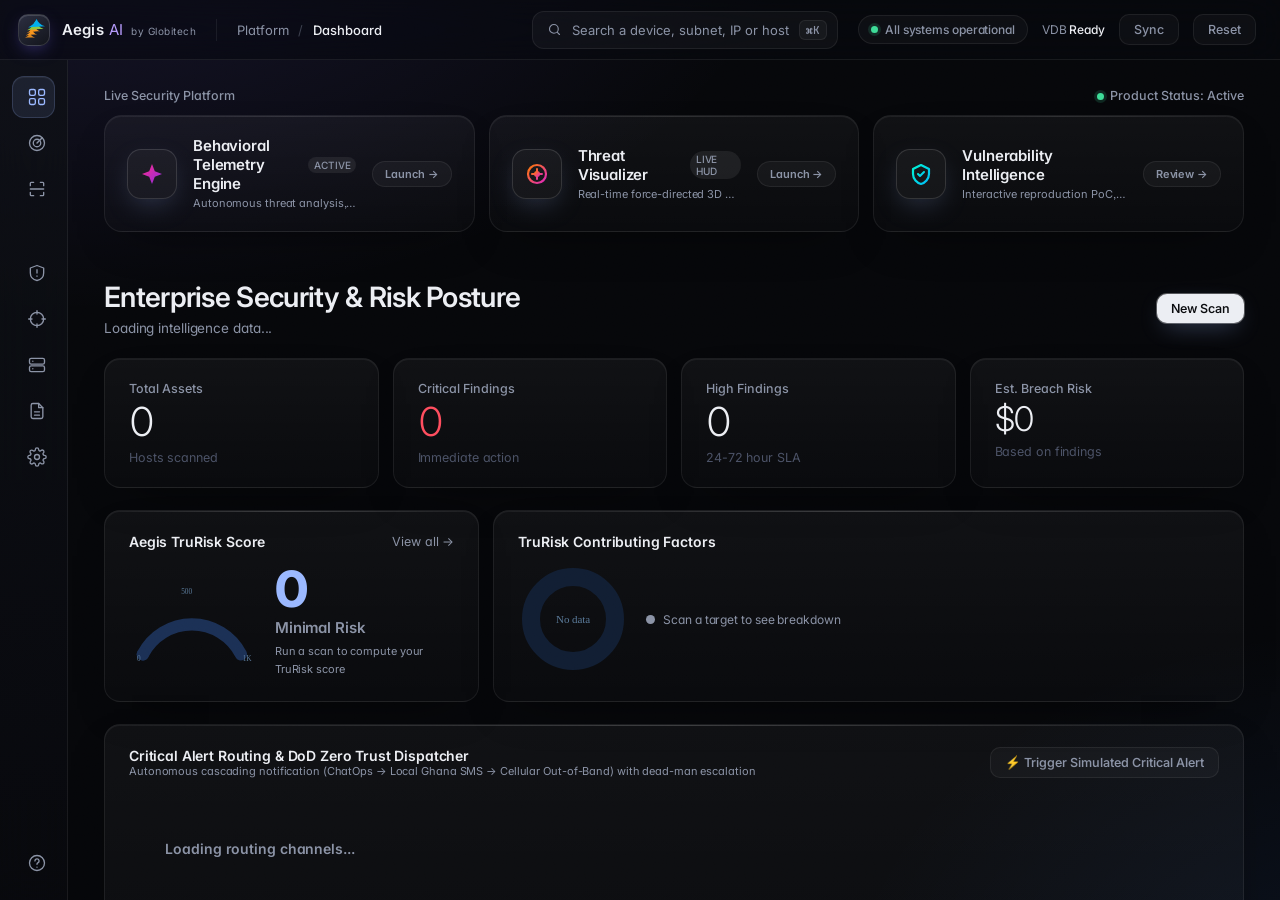
==== commit 3ba4b3a2: "Escape on-call and watchlist fields in the console. Attacker-controlled contact, ownership, and moni" ====
--- a/static/index.html
+++ b/static/index.html
@@ -4,10 +4,19 @@
 <meta charset="UTF-8"/>
 <meta name="viewport" content="width=device-width,initial-scale=1.0"/>
 <title>Aegis AI — Enterprise Vulnerability Intelligence Platform</title>
-<link rel="preconnect" href="https://fonts.googleapis.com"/><link rel="preconnect" href="https://fonts.gstatic.com" crossorigin/><link href="https://fonts.googleapis.com/css2?family=IBM+Plex+Mono:wght@400;500&family=IBM+Plex+Sans:wght@400;500;600&display=swap" rel="stylesheet"/>
-<link rel="stylesheet" href="/static/design-tokens.css"/>
-<script src="/static/theme.js"></script>
+<link rel="preconnect" href="https://fonts.googleapis.com"/><link rel="preconnect" href="https://fonts.gstatic.com" crossorigin/><link href="https://fonts.googleapis.com/css2?family=Inter:wght@300;400;500;600&family=JetBrains+Mono:wght@400;500&display=swap" rel="stylesheet"/>
 <style>
+:root{
+  --bg:#0a0b0e;--surface:#101217;--surface2:#14171f;--surface3:#1a1e28;
+  --border:#202532;--border2:#2d3445;
+  --accent:#9ab8ff;--accent2:#8a2be2;--accent-glow:rgba(154,184,255,.10);
+  --dt-magenta:#e024c3;--dt-orange:#ff5722;--dt-purple:#8a2be2;
+  --critical:#ff2d55;--high:#ff5722;--medium:#ffb703;--low:#3a86ff;--info:#64748b;
+  --success:#00c896;--purple:#a855f7;
+  --text:#f0f3f8;--text-dim:#717d96;--text-muted:#283142;
+  --font:-apple-system,BlinkMacSystemFont,'Segoe UI','Inter',Roboto,sans-serif;--mono:'Cascadia Code','Consolas',monospace;
+  --radius:8px;
+}
 *{box-sizing:border-box;margin:0;padding:0;}
 html,body{height:100%;overflow:hidden;}
 body{background:var(--bg);color:var(--text);font-family:var(--font);display:flex;flex-direction:column;}
@@ -24,7 +33,7 @@
 .nav-tabs{display:flex;flex:1;gap:2px;}
 .nav-tab{padding:8px 15px;border-radius:6px;font-size:13px;color:var(--text-dim);cursor:pointer;transition:all .15s;white-space:nowrap;user-select:none;}
 .nav-tab:hover{color:var(--text);background:var(--surface2);}
-.nav-tab.active{color:var(--accent);background:var(--accent-glow);border:1px solid rgba(94,234,212,.18);}
+.nav-tab.active{color:var(--accent);background:var(--accent-glow);border:1px solid rgba(154,184,255,.18);}
 .nav-right{display:flex;align-items:center;gap:10px;margin-left:auto;}
 .status-dot{width:8px;height:8px;background:var(--success);border-radius:50%;box-shadow:0 0 8px var(--success);}
 .hp{background:var(--surface2);border:1px solid var(--border);border-radius:16px;padding:4px 12px;font-size:11px;color:var(--text-dim);}
@@ -41,22 +50,13 @@
 .sb-sec{padding:14px 12px 6px;font-size:9px;text-transform:uppercase;letter-spacing:1.5px;color:var(--text-dim);}
 .sb-item{display:flex;align-items:center;gap:9px;padding:9px 14px;border-radius:7px;margin:1px 8px;cursor:pointer;font-size:13px;color:var(--text-dim);transition:all .15s;user-select:none;}
 .sb-item:hover{background:var(--surface2);color:var(--text);}
-.sb-item.active{background:var(--accent-glow);color:var(--accent);border:1px solid rgba(94,234,212,.15);}
+.sb-item.active{background:var(--accent-glow);color:var(--accent);border:1px solid rgba(154,184,255,.15);}
 .sb-badge{margin-left:auto;background:var(--critical);color:#fff;border-radius:10px;padding:1px 7px;font-size:10px;font-weight:700;}
 
 /* MAIN */
 #main{flex:1;overflow-y:auto;}
 .page{display:none;padding:20px 22px;flex-direction:column;gap:16px;}
 .page.active{display:flex;}
-#aegis-login{position:fixed;inset:0;z-index:9999;background:rgba(10,11,14,.94);display:none;align-items:center;justify-content:center;padding:16px;}
-#aegis-login.on{display:flex;}
-#aegis-login form{width:min(440px,100%);background:var(--surface);border:1px solid var(--border2);border-radius:12px;padding:28px 24px;display:flex;flex-direction:column;gap:12px;}
-#aegis-login h2{font-size:18px;font-weight:700;letter-spacing:.3px;}
-#aegis-login p{font-size:12px;color:var(--text-dim);line-height:1.5;}
-#aegis-login code{font-family:var(--mono);color:var(--accent);font-size:11px;}
-#aegis-login input{background:var(--surface2);border:1px solid var(--border);color:var(--text);border-radius:8px;padding:10px 12px;font-size:14px;font-family:var(--font);}
-#aegis-login button{background:var(--accent);color:#0a0b0e;border:0;border-radius:8px;padding:10px 14px;font-weight:700;cursor:pointer;font-family:var(--font);}
-#aegis-login .err{color:var(--critical);min-height:1.1em;font-size:12px;}
 .ph{font-size:20px;font-weight:700;}
 .ps{font-size:12px;color:var(--text-dim);margin-top:2px;}
 
@@ -69,20 +69,11 @@
 
 /* CARD */
 .card{background:var(--surface);border:1px solid var(--border);border-radius:var(--radius);padding:18px 20px;position:relative;overflow:hidden;}
-.card::before{content:'';position:absolute;top:0;left:0;right:0;height:1px;background:linear-gradient(90deg,transparent,rgba(94,234,212,.13),transparent);}
+.card::before{content:'';position:absolute;top:0;left:0;right:0;height:1px;background:linear-gradient(90deg,transparent,rgba(154,184,255,.13),transparent);}
 .ch{display:flex;align-items:center;justify-content:space-between;margin-bottom:14px;}
 .ct{font-size:13px;font-weight:600;color:var(--text);display:flex;align-items:center;gap:7px;}
 .ca{font-size:11px;color:var(--accent);cursor:pointer;opacity:.7;}
 .ca:hover{opacity:1;}
-.routing-status{display:flex;flex-wrap:wrap;align-items:center;gap:8px 16px;margin-top:8px;font-size:12px;}
-.routing-chip{display:inline-flex;align-items:center;gap:6px;}
-.routing-dot{width:7px;height:7px;border-radius:50%;background:var(--text-dim);flex-shrink:0;}
-.routing-dot.on{background:var(--success);}
-.routing-cap{font-family:var(--mono);font-size:12px;font-weight:600;}
-.routing-cap span{color:var(--text-dim);font-weight:500;font-family:var(--font);}
-.loop-rail{display:flex;flex-wrap:wrap;align-items:center;gap:6px;margin:8px 0;}
-.loop-step{border:1px solid var(--border);background:var(--surface);border-radius:var(--radius-sm);padding:4px 8px;font-family:var(--mono);font-size:12px;}
-.loop-arrow{color:var(--text-dim);font-family:var(--mono);font-size:11px;}
 
 /* METRIC CARDS */
 .mc{background:var(--surface);border:1px solid var(--border);border-radius:var(--radius);padding:18px 20px;transition:all .2s;position:relative;overflow:hidden;}
@@ -177,7 +168,7 @@
 .kev{background:rgba(168,85,247,.12);color:var(--purple);border:1px solid rgba(168,85,247,.3);padding:2px 7px;border-radius:4px;font-size:9px;font-weight:700;}
 .badge{padding:3px 10px;border-radius:10px;font-size:10px;font-weight:700;text-transform:uppercase;}
 .badge-done{background:rgba(0,200,150,.1);color:var(--success);border:1px solid rgba(0,200,150,.3);}
-.badge-running{background:rgba(94,234,212,.08);color:var(--accent);border:1px solid rgba(94,234,212,.25);animation:pulse 1.5s infinite;}
+.badge-running{background:rgba(154,184,255,.08);color:var(--accent);border:1px solid rgba(154,184,255,.25);animation:pulse 1.5s infinite;}
 .badge-queued{background:rgba(90,122,153,.1);color:var(--text-dim);border:1px solid var(--border);}
 .badge-error{background:rgba(255,45,85,.1);color:var(--critical);border:1px solid rgba(255,45,85,.3);}
 .cve-lnk{font-family:var(--mono);font-size:11px;color:var(--accent);}
@@ -202,8 +193,8 @@
 
 /* BUTTONS */
 .btn{padding:10px 22px;border-radius:7px;border:none;cursor:pointer;font-size:13px;font-weight:700;font-family:var(--font);transition:all .15s;display:inline-flex;align-items:center;gap:8px;white-space:nowrap;}
-.btn-p{background:var(--accent);color:var(--accent-ink);box-shadow:none;}
-.btn-p:hover{background:var(--accent);filter:brightness(1.06);}
+.btn-p{background:var(--accent);color:#000;box-shadow:0 0 20px rgba(154,184,255,.25);}
+.btn-p:hover{background:#9ab8ff;}
 .btn-p:disabled{opacity:.45;cursor:not-allowed;}
 .btn-g{background:transparent;border:1px solid var(--border);color:var(--text-dim);}
 .btn-g:hover{border-color:var(--accent);color:var(--accent);}
@@ -225,14 +216,11 @@
 table.ht th{font-size:10px;text-transform:uppercase;letter-spacing:1px;color:var(--text-dim);padding:8px 12px;border-bottom:1px solid var(--border);text-align:left;}
 table.ht td{padding:10px 12px;border-bottom:1px solid rgba(27,48,85,.4);font-size:12px;vertical-align:middle;}
 table.ht tr:hover td{background:var(--surface2);cursor:pointer;}
-.posture-cves{display:flex;flex-wrap:wrap;gap:4px;margin-top:6px}
-.posture-cves .cve{font-family:var(--mono);font-size:10px;color:var(--accent);border:1px solid var(--border);border-radius:4px;padding:1px 6px}
-.posture-empty{color:var(--text-dim);font-size:12px;font-weight:400}
 
 /* MONITOR STYLES */
 #mon-statsbar{display:flex;gap:12px;flex-wrap:wrap;}
 .mstat{background:var(--surface);border:1px solid var(--border);border-radius:8px;padding:12px 16px;flex:1;min-width:140px;position:relative;overflow:hidden;box-shadow:0 4px 14px rgba(0,0,0,.25);}
-.mstat::before{content:'';position:absolute;top:0;left:0;right:0;height:2px;background:linear-gradient(90deg,transparent,rgba(94,234,212,.3),transparent);}
+.mstat::before{content:'';position:absolute;top:0;left:0;right:0;height:2px;background:linear-gradient(90deg,transparent,rgba(154,184,255,.3),transparent);}
 .mstat-lbl{font-size:10px;font-weight:700;text-transform:uppercase;letter-spacing:1.2px;color:var(--text-dim);margin-bottom:6px;}
 .mstat-val{font-size:24px;font-weight:800;color:var(--accent);font-variant-numeric:tabular-nums;line-height:1;}
 .mstat-sub{font-size:10.5px;color:var(--text-dim);margin-top:4px;}
@@ -249,9 +237,9 @@
 #mon-graph-canvas:active{cursor:grabbing;}
 
 /* Glassmorphism Cyber Tooltip */
-#graph-tooltip{position:absolute;pointer-events:none;background:rgba(8,15,28,.95);border:1px solid rgba(94,234,212,.35);backdrop-filter:blur(10px);border-radius:8px;padding:10px 14px;font-size:11px;color:#e2eaf4;box-shadow:0 12px 36px rgba(0,0,0,.7);z-index:90;display:none;min-width:180px;transform:translate(12px,12px);}
+#graph-tooltip{position:absolute;pointer-events:none;background:rgba(8,15,28,.95);border:1px solid rgba(154,184,255,.35);backdrop-filter:blur(10px);border-radius:8px;padding:10px 14px;font-size:11px;color:#e2eaf4;box-shadow:0 12px 36px rgba(0,0,0,.7);z-index:90;display:none;min-width:180px;transform:translate(12px,12px);}
 .tt-hdr{display:flex;align-items:center;justify-content:space-between;margin-bottom:6px;gap:8px;}
-.tt-title{font-weight:700;font-size:12px;font-family:var(--mono);color:#5EEAD4;}
+.tt-title{font-weight:700;font-size:12px;font-family:var(--mono);color:#9ab8ff;}
 .tt-row{display:flex;justify-content:space-between;margin:3px 0;font-size:10.5px;color:#8ba3bc;}
 .tt-val{font-weight:600;color:#f1f5f9;font-family:var(--mono);}
 
@@ -312,7 +300,7 @@
 /* ── FINDING VERIFIER MODAL ─────────────────────────────────────────── */
 #fv-overlay{position:fixed;inset:0;background:rgba(0,0,0,.72);backdrop-filter:blur(4px);z-index:9000;display:none;align-items:center;justify-content:center;}
 #fv-overlay.open{display:flex;}
-#fv-box{background:var(--surface);border:1px solid var(--border2);border-radius:14px;width:720px;max-width:95vw;max-height:90vh;display:flex;flex-direction:column;overflow:hidden;box-shadow:0 24px 80px rgba(0,0,0,.7),0 0 0 1px rgba(94,234,212,.07);}
+#fv-box{background:var(--surface);border:1px solid var(--border2);border-radius:14px;width:720px;max-width:95vw;max-height:90vh;display:flex;flex-direction:column;overflow:hidden;box-shadow:0 24px 80px rgba(0,0,0,.7),0 0 0 1px rgba(154,184,255,.07);}
 #fv-header{display:flex;align-items:flex-start;gap:14px;padding:18px 22px;border-bottom:1px solid var(--border);background:var(--surface2);}
 #fv-header-icon{width:38px;height:38px;border-radius:9px;background:linear-gradient(135deg,#1a3a6e,#0d2244);border:1px solid var(--border2);display:flex;align-items:center;justify-content:center;font-size:18px;flex-shrink:0;}
 #fv-title-block{flex:1;min-width:0;}
@@ -330,7 +318,7 @@
 /* Instructions tab */
 .fv-step-list{display:flex;flex-direction:column;gap:10px;}
 .fv-step{display:flex;gap:12px;align-items:flex-start;}
-.fv-step-num{width:22px;height:22px;border-radius:50%;background:var(--accent-glow);border:1px solid rgba(94,234,212,.3);color:var(--accent);font-size:11px;font-weight:700;display:flex;align-items:center;justify-content:center;flex-shrink:0;margin-top:1px;}
+.fv-step-num{width:22px;height:22px;border-radius:50%;background:var(--accent-glow);border:1px solid rgba(154,184,255,.3);color:var(--accent);font-size:11px;font-weight:700;display:flex;align-items:center;justify-content:center;flex-shrink:0;margin-top:1px;}
 .fv-step-text{font-size:12px;color:var(--text);line-height:1.6;}
 .fv-cmd-block{background:#040c1a;border:1px solid var(--border);border-radius:8px;padding:12px 14px;margin:10px 0;position:relative;}
 .fv-cmd-label{font-size:10px;color:var(--text-dim);text-transform:uppercase;letter-spacing:1px;margin-bottom:6px;}
@@ -365,7 +353,7 @@
 .fv-proof-box{background:#020810;border:1px solid var(--border);border-radius:8px;padding:14px;font-family:var(--mono);font-size:11px;color:#6ef0a0;max-height:220px;overflow-y:auto;white-space:pre-wrap;word-break:break-all;line-height:1.6;border-left:3px solid var(--success);}
 .fv-proof-box.vuln{color:#ff8fa3;border-left-color:var(--critical);}
 /* Test btn in table */
-.fv-test-btn{padding:3px 10px;background:transparent;border:1px solid rgba(94,234,212,.3);border-radius:5px;color:var(--accent);font-size:10px;font-weight:600;cursor:pointer;font-family:var(--font);white-space:nowrap;transition:all .15s;}
+.fv-test-btn{padding:3px 10px;background:transparent;border:1px solid rgba(154,184,255,.3);border-radius:5px;color:var(--accent);font-size:10px;font-weight:600;cursor:pointer;font-family:var(--font);white-space:nowrap;transition:all .15s;}
 .fv-test-btn:hover{background:var(--accent-glow);border-color:var(--accent);}
 
 
@@ -383,9 +371,9 @@
 .dt-card:hover{border-color:var(--border2);transform:translateY(-2px);background:var(--surface2);box-shadow:0 12px 30px rgba(0,0,0,.5);}
 .dt-card::before{content:'';position:absolute;top:0;left:0;right:0;height:1px;background:linear-gradient(90deg,transparent,rgba(255,255,255,.08),transparent);}
 .dt-card-icon{width:48px;height:48px;border-radius:10px;display:flex;align-items:center;justify-content:center;flex-shrink:0;background:rgba(255,255,255,.03);border:1px solid rgba(255,255,255,.06);position:relative;}
-.dt-card-icon.sec-ai{box-shadow:none;border-color:var(--border2);}
+.dt-card-icon.sec-ai{box-shadow:0 0 20px rgba(224,36,195,.18);border-color:rgba(224,36,195,.25);}
 .dt-card-icon.threat-viz{box-shadow:0 0 20px rgba(255,87,34,.18);border-color:rgba(255,87,34,.25);}
-.dt-card-icon.vuln-intel{box-shadow:0 0 20px rgba(94,234,212,.18);border-color:rgba(94,234,212,.25);}
+.dt-card-icon.vuln-intel{box-shadow:0 0 20px rgba(154,184,255,.18);border-color:rgba(154,184,255,.25);}
 .dt-card-info{flex:1;min-width:0;}
 .dt-card-title{font-size:14px;font-weight:700;color:var(--text);letter-spacing:.3px;display:flex;align-items:center;gap:6px;}
 .dt-card-desc{font-size:11px;color:var(--text-dim);margin-top:3px;line-height:1.4;white-space:nowrap;overflow:hidden;text-overflow:ellipsis;}
@@ -395,7 +383,7 @@
 /* Aegis AI Sidebar Pinned Footer */
 .sb-pinned{margin-top:auto;border-top:1px solid var(--border);padding:10px 8px 6px;}
 .dt-user-card{display:flex;align-items:center;gap:10px;padding:9px 10px;border-radius:7px;background:rgba(255,255,255,.02);border:1px solid var(--border);margin-top:6px;}
-.dt-avatar{width:30px;height:30px;border-radius:4px;background:var(--surface3);border:1px solid var(--border2);display:flex;align-items:center;justify-content:center;font-size:11px;font-weight:800;color:var(--text);flex-shrink:0;box-shadow:none;}
+.dt-avatar{width:30px;height:30px;border-radius:50%;background:linear-gradient(135deg,#e024c3,#ff5722);display:flex;align-items:center;justify-content:center;font-size:11px;font-weight:800;color:#fff;flex-shrink:0;box-shadow:0 0 10px rgba(224,36,195,.3);}
 .dt-user-info{flex:1;min-width:0;}
 .dt-user-email{font-size:11px;font-weight:600;color:var(--text);white-space:nowrap;overflow:hidden;text-overflow:ellipsis;}
 .dt-user-role{font-size:9.5px;color:var(--text-dim);display:flex;align-items:center;gap:4px;margin-top:1px;}
@@ -406,19 +394,19 @@
 .tv-topbar{display:flex;align-items:center;justify-content:space-between;gap:14px;background:var(--surface);border:1px solid var(--border);border-radius:var(--radius);padding:10px 18px;flex-wrap:wrap;}
 .tv-title-block{display:flex;align-items:center;gap:10px;}
 .tv-title{display:flex;align-items:center;gap:9px;font-size:15px;font-weight:700;color:var(--text);letter-spacing:.3px;}
-.tv-dep-badge{font-size:10px;font-family:var(--mono);font-weight:700;letter-spacing:1px;padding:2px 8px;border-radius:4px;background:rgba(255,87,34,.12);color:var(--attention);border:1px solid rgba(255,87,34,.25);margin-left:6px;}
+.tv-dep-badge{font-size:10px;font-family:var(--mono);font-weight:700;letter-spacing:1px;padding:2px 8px;border-radius:4px;background:rgba(255,87,34,.12);color:var(--dt-orange);border:1px solid rgba(255,87,34,.25);margin-left:6px;}
 .tv-search-block{flex:1;max-width:440px;min-width:240px;}
 .tv-omni-search{position:relative;display:flex;align-items:center;}
 .tv-search-icon{position:absolute;left:12px;font-size:12px;color:var(--text-dim);pointer-events:none;}
 .tv-omni-search input{width:100%;background:#06070a;border:1px solid var(--border);border-radius:6px;padding:7px 34px;font-size:12px;color:var(--text);outline:none;transition:all .15s;font-family:var(--font);}
-.tv-omni-search input:focus{border-color:var(--accent);box-shadow:0 0 12px rgba(94,234,212,.15);}
+.tv-omni-search input:focus{border-color:var(--accent);box-shadow:0 0 12px rgba(154,184,255,.15);}
 .tv-search-kbd{position:absolute;right:10px;font-size:9.5px;color:var(--text-dim);background:var(--surface2);padding:2px 5px;border-radius:3px;border:1px solid var(--border);pointer-events:none;}
 .tv-playback-block{display:flex;align-items:center;gap:12px;}
 .tv-live-time{font-size:11px;font-family:var(--mono);color:var(--text-dim);white-space:nowrap;}
 .tv-timeline-ctrls{display:flex;align-items:center;gap:2px;background:#06070a;border:1px solid var(--border);border-radius:6px;padding:2px;}
 .tv-tbtn{background:transparent;border:none;color:var(--text-dim);font-size:10px;font-family:var(--mono);font-weight:600;padding:3px 7px;border-radius:4px;cursor:pointer;transition:all .12s;}
 .tv-tbtn:hover{background:var(--surface2);color:var(--text);}
-.tv-tbtn.active,.tv-tbtn.tv-play{background:rgba(94,234,212,.14);color:var(--accent);}
+.tv-tbtn.active,.tv-tbtn.tv-play{background:rgba(154,184,255,.14);color:var(--accent);}
 
 /* Stage Viewport */
 .tv-stage-wrap{position:relative;background:#050609;border:1px solid var(--border);border-radius:var(--radius);overflow:hidden;height:580px;display:flex;flex-direction:column;}
@@ -429,7 +417,7 @@
 .tv-stage-viewport{position:relative;flex:1;overflow:hidden;background:#050608;}
 .tv-view-layer{position:absolute;inset:0;display:none;}
 .tv-view-layer.active{display:block;}
-#mon-graph-canvas{width:100%;height:100%;display:block;}
+#tv-world-canvas,#mon-graph-canvas{width:100%;height:100%;display:block;}
 
 /* Floating Inspector HUD Window */
 .tv-hud-window{position:absolute;top:18px;left:18px;width:340px;background:rgba(12,15,22,.94);border:1px solid var(--border2);border-radius:9px;box-shadow:0 16px 40px rgba(0,0,0,.7),0 0 0 1px rgba(255,255,255,.05);backdrop-filter:blur(8px);z-index:30;overflow:hidden;transition:opacity .15s;}
@@ -482,9 +470,28 @@
    AEGIS AI — PREMIUM LAYER
    One accent, quiet neutrals, light-weight numerals, lit surfaces.
    ═══════════════════════════════════════════════════════════════════ */
+:root{
+  color-scheme: dark;
+  --bg:#06070a;
+  --surface:rgba(255,255,255,.03);--surface2:rgba(255,255,255,.05);--surface3:rgba(255,255,255,.085);
+  --solid:#0c0e13;
+  --border:rgba(255,255,255,.07);--border2:rgba(255,255,255,.13);
+  --accent:#9ab8ff;--accent2:#b79cff;--accent-glow:rgba(154,184,255,.10);
+  --critical:#ff4d5e;--high:#ff8a4c;--medium:#f2c14e;--low:#6ea8ff;--info:#7b8497;--success:#3ddc97;--purple:#b79cff;
+  --dt-magenta:#b79cff;--dt-orange:#ff8a4c;--dt-purple:#b79cff;
+  --text:#eceef3;--text-dim:#8a92a5;--text-muted:#4b5266;
+  --font:'Inter',-apple-system,BlinkMacSystemFont,'Segoe UI',Roboto,sans-serif;
+  --mono:'JetBrains Mono','Cascadia Code',Consolas,monospace;
+  --radius:16px;
+  --ease:cubic-bezier(.16,1,.3,1);
+}
 body{
   font-family:var(--font);letter-spacing:-.006em;-webkit-font-smoothing:antialiased;
-  background:var(--bg);
+  font-feature-settings:"cv11","ss03";
+  background:
+    radial-gradient(1200px 700px at 6% -12%,rgba(124,106,255,.14),transparent 60%),
+    radial-gradient(900px 640px at 108% 112%,rgba(70,140,255,.09),transparent 60%),
+    #06070a;
 }
 body::after{
   content:'';position:fixed;inset:0;pointer-events:none;z-index:9998;opacity:.055;mix-blend-mode:overlay;
@@ -493,13 +500,12 @@
 ::-webkit-scrollbar{width:8px;height:8px}
 ::-webkit-scrollbar-thumb{background:rgba(255,255,255,.1);border-radius:8px;border:2px solid transparent;background-clip:padding-box}
 ::-webkit-scrollbar-thumb:hover{background:rgba(255,255,255,.2);background-clip:padding-box;border:2px solid transparent}
-::selection{background:rgba(94,234,212,.28)}
+::selection{background:rgba(154,184,255,.28)}
 
 /* ── TOP BAR ─────────────────────────────────────────────────────── */
-#topnav{height:64px;padding:0 24px 0 14px;gap:16px;background:rgba(8,9,13,.62);backdrop-filter:blur(20px) saturate(150%);-webkit-backdrop-filter:blur(20px) saturate(150%);border-bottom:1px solid var(--border);position:relative}
-.brand{display:flex;align-items:center;border:none;margin:0;padding:4px 10px 4px 6px;gap:0;background:#0B0E12;border-radius:8px}
-.brand-logo{height:48px;width:auto;display:block;background:transparent;border:0;box-shadow:none;}
-.brand-mark{width:32px;height:32px;border-radius:4px;display:grid;place-items:center;background:var(--surface2);border:1px solid var(--border2);box-shadow:none}
+#topnav{height:60px;padding:0 24px 0 18px;gap:20px;background:rgba(8,9,13,.62);backdrop-filter:blur(20px) saturate(150%);-webkit-backdrop-filter:blur(20px) saturate(150%);border-bottom:1px solid var(--border);position:relative}
+.brand{border:none;margin:0;padding:0;gap:12px}
+.brand-mark{width:32px;height:32px;border-radius:10px;display:grid;place-items:center;background:linear-gradient(145deg,#2b2e40,#12141b);border:1px solid var(--border2);box-shadow:inset 0 1px 0 rgba(255,255,255,.14),0 6px 18px -6px rgba(124,106,255,.5)}
 .wordmark{font-weight:600;font-size:15px;letter-spacing:.01em;color:var(--text)}
 .wordmark i{font-style:normal;font-weight:400;color:var(--accent2);margin-left:5px}
 .crumb{display:flex;align-items:center;gap:10px;font-size:13px;color:var(--text-dim);padding-left:20px;border-left:1px solid var(--border);height:22px}
@@ -531,7 +537,7 @@
 .sb-item .lbl{opacity:0;transition:opacity .2s}
 #sidebar:hover .sb-item .lbl{opacity:1}
 .sb-item:hover{background:rgba(255,255,255,.05);color:var(--text)}
-.sb-item.active{background:var(--accent-dim);color:var(--text);border-color:var(--border2);box-shadow:none}
+.sb-item.active{background:rgba(154,184,255,.1);color:var(--text);border-color:rgba(154,184,255,.18);box-shadow:inset 0 1px 0 rgba(255,255,255,.05)}
 .sb-item.active .ico{color:var(--accent)}
 .sb-badge{position:absolute;top:-6px;right:-8px;margin:0;min-width:16px;height:16px;padding:0 4px;display:grid;place-items:center;border-radius:999px;font-size:9.5px;font-weight:600;background:var(--critical);color:#fff;box-shadow:0 0 0 2px #0a0b10}
 .rail-spacer{flex:1}
@@ -564,15 +570,15 @@
 
 /* ── BUTTONS / INPUTS ────────────────────────────────────────────── */
 .btn{border-radius:11px;font-weight:550;font-size:13px;padding:10px 20px;transition:all .25s var(--ease)}
-.btn-p{background:#eceef3;color:#0a0b0e;box-shadow:0 0 0 1px rgba(255,255,255,.3),0 8px 24px -8px rgba(94,234,212,.45)}
+.btn-p{background:#eceef3;color:#0a0b0e;box-shadow:0 0 0 1px rgba(255,255,255,.3),0 8px 24px -8px rgba(154,184,255,.45)}
 .btn-p:hover{background:#fff;transform:translateY(-1px)}
 .btn-g{border-color:var(--border);color:var(--text-dim);background:rgba(255,255,255,.03)}
 .btn-g:hover{border-color:var(--border2);color:var(--text);background:rgba(255,255,255,.07)}
 .btn-sm{padding:7px 14px;font-size:12.5px;border-radius:10px}
 .fi,.fsel,.fsrch{background:rgba(255,255,255,.035);border:1px solid var(--border);border-radius:12px;color:var(--text);font-family:var(--font);transition:all .2s var(--ease)}
-.fi:focus,.fsrch:focus{border-color:rgba(94,234,212,.5);box-shadow:0 0 0 4px rgba(94,234,212,.1);background:rgba(255,255,255,.05)}
+.fi:focus,.fsrch:focus{border-color:rgba(154,184,255,.5);box-shadow:0 0 0 4px rgba(154,184,255,.1);background:rgba(255,255,255,.05)}
 .prst,.ff{border-radius:999px;background:rgba(255,255,255,.03)}
-.prst:hover,.prst.on,.ff.on,.ff:hover{border-color:rgba(94,234,212,.35);color:var(--text);background:rgba(94,234,212,.1)}
+.prst:hover,.prst.on,.ff.on,.ff:hover{border-color:rgba(154,184,255,.35);color:var(--text);background:rgba(154,184,255,.1)}
 
 /* ── TABLES / BADGES ─────────────────────────────────────────────── */
 table.ft th,table.ht th{font-size:12px;text-transform:none;letter-spacing:0;font-weight:500;color:var(--text-dim);padding:12px 14px}
@@ -586,7 +592,7 @@
 .sev-LOW{background:rgba(110,168,255,.1);color:var(--low);border-color:rgba(110,168,255,.26)}
 .sf,.at-bar,.pb{border-radius:99px}
 .st,.at-bw{background:rgba(255,255,255,.07)}
-.pb{background:linear-gradient(90deg,var(--accent2),var(--accent));box-shadow:0 0 14px rgba(94,234,212,.5)}
+.pb{background:linear-gradient(90deg,var(--accent2),var(--accent));box-shadow:0 0 14px rgba(154,184,255,.5)}
 .term,.fv-cmd-block,.fv-proof-box{background:rgba(0,0,0,.4)!important;border-color:var(--border)}
 .cve-lnk,.rcve{color:var(--accent)}
 .ti{background:rgba(255,255,255,.03);border-radius:12px}
@@ -598,7 +604,7 @@
 .dt-card{padding:20px 22px;border-radius:18px;transition:transform .4s var(--ease),border-color .3s,background .3s}
 .dt-card:hover{transform:translateY(-3px);border-color:var(--border2);background:linear-gradient(180deg,rgba(255,255,255,.07),rgba(255,255,255,.025))}
 .dt-card-icon{border-radius:14px;width:50px;height:50px;background:rgba(255,255,255,.04);border:1px solid var(--border)}
-.dt-card-icon.sec-ai,.dt-card-icon.threat-viz,.dt-card-icon.vuln-intel{box-shadow:0 10px 30px -10px rgba(94,234,212,.35);border-color:var(--border2)}
+.dt-card-icon.sec-ai,.dt-card-icon.threat-viz,.dt-card-icon.vuln-intel{box-shadow:0 10px 30px -10px rgba(154,184,255,.35);border-color:var(--border2)}
 .dt-card-title{font-size:15px;font-weight:600;letter-spacing:-.01em}
 .dt-card-title span{background:rgba(255,255,255,.07)!important;color:var(--text-dim)!important;border-radius:999px!important;font-weight:500}
 .dt-card-action{border-radius:999px;padding:5px 12px}
@@ -607,16 +613,16 @@
 .tv-topbar{background:none;border:none;padding:0;box-shadow:none;gap:20px}
 .tv-title{font-size:22px;font-weight:600;letter-spacing:-.025em;gap:12px}
 .tv-omni-search input{background:rgba(255,255,255,.035);border:1px solid var(--border);border-radius:12px;padding:10px 40px;font-size:13px}
-.tv-omni-search input:focus{border-color:rgba(94,234,212,.5);box-shadow:0 0 0 4px rgba(94,234,212,.1)}
+.tv-omni-search input:focus{border-color:rgba(154,184,255,.5);box-shadow:0 0 0 4px rgba(154,184,255,.1)}
 .tv-search-icon{display:grid;place-items:center;left:14px;color:var(--text-dim)}
 .tv-search-kbd{border-radius:6px;font-family:var(--mono)}
 .tv-live-time{font:400 12px var(--mono);color:var(--text-dim)}
 .tv-timeline-ctrls{background:rgba(255,255,255,.035);border:1px solid var(--border);border-radius:11px;padding:3px}
 .tv-tbtn{border-radius:8px;padding:5px 9px;font-family:var(--mono)}
-.tv-tbtn.active,.tv-tbtn.tv-play{background:rgba(94,234,212,.14);color:var(--accent)}
-
-#mon-statsbar{gap:0;border-top:1px solid var(--border);border-bottom:1px solid var(--border);flex-wrap:wrap}
-.mstat{background:none;border:none;border-radius:0;box-shadow:none;border-left:1px solid var(--border);padding:16px 20px;min-width:0;flex:1 1 160px}
+.tv-tbtn.active,.tv-tbtn.tv-play{background:rgba(154,184,255,.14);color:var(--accent)}
+
+#mon-statsbar{gap:0;border-top:1px solid var(--border);border-bottom:1px solid var(--border);flex-wrap:nowrap}
+.mstat{background:none;border:none;border-radius:0;box-shadow:none;border-left:1px solid var(--border);padding:20px 28px;min-width:0}
 .mstat:first-child{border-left:none;padding-left:4px}
 .mstat::before{display:none}
 .mstat-val{font-size:38px;font-weight:300;letter-spacing:-.035em;color:var(--text);line-height:1.05;font-variant-numeric:tabular-nums}
@@ -624,7 +630,7 @@
 @media(max-width:1100px){#mon-statsbar{flex-wrap:wrap}.mstat{flex:1 1 33%;border-left:none;padding:16px 8px}}
 .mbadge{padding:3px 10px;font-size:11px}
 
-.tv-stage-wrap{height:clamp(720px,calc(100vh - 160px),980px);border-radius:26px;border:1px solid var(--border2);background:#05060a;
+.tv-stage-wrap{height:clamp(560px,calc(100vh - 250px),780px);border-radius:26px;border:1px solid var(--border2);background:#05060a;
   box-shadow:0 50px 140px -40px rgba(0,0,0,.9),0 0 0 1px rgba(0,0,0,.4),inset 0 1px 0 rgba(255,255,255,.07)}
 .tv-stage-header{position:absolute;top:18px;left:18px;right:18px;padding:0;background:none;border:none;z-index:25;pointer-events:none}
 .tv-stage-header>*{pointer-events:auto}
@@ -636,56 +642,16 @@
 .tv-stage-viewport{position:absolute;inset:0;background:none}
 .tv-stage-viewport::after{content:'';position:absolute;inset:0;pointer-events:none;z-index:6;
   background:radial-gradient(120% 95% at 50% 46%,transparent 42%,rgba(3,4,7,.88) 100%)}
-#tv-map-view.tv-view-layer.active{display:flex;align-items:flex-start;justify-content:center;padding:92px 36px 28px;background:var(--bg)!important;z-index:12}
-.geo-note{width:min(520px,100%);padding:28px 32px;border-radius:16px;background:#f7f8fa;color:#12161c;border:1px solid #d5dbe3;box-shadow:0 18px 48px rgba(0,0,0,.28);text-align:left}
-.geo-note h2{margin:0 0 8px;font-size:22px;font-weight:650;letter-spacing:-.02em;color:#12161c}
-.geo-note p{margin:0;font-size:14px;line-height:1.55;color:#3c4654}
-.geo-note-k{margin:0 0 8px;font-size:11px;font-weight:700;letter-spacing:.08em;text-transform:uppercase;color:#8a5a00}
-.geo-note .btn{margin-top:16px}
-#tv-map-view:not(.has-points) #tv-world-stage,#tv-map-view:not(.has-points) .geo-count,#tv-map-view:not(.has-points) .geo-tip{display:none}
-#tv-map-view.has-points .geo-note{display:none}
-#tv-map-view.tv-view-layer.active.has-points{display:block;padding:0;background:#070a10!important}
-#tv-world-stage{position:absolute;inset:0;background:#070a10;}
-#tv-world-stage svg{width:100%;height:100%;display:block;}
-#tv-world-stage path{fill:#1e3348;stroke:#8eb4d4;stroke-width:.45;stroke-linejoin:round;}
-.geo-pin{cursor:pointer;}
-.geo-pin-halo{fill:rgba(255,92,92,.22);stroke:rgba(255,160,150,.75);stroke-width:.7;transform-box:fill-box;transform-origin:center;animation:geo-heartbeat 1.8s ease-out infinite;}
-.geo-pin-dot{fill:#ff5d57;transform-box:fill-box;transform-origin:center;animation:geo-dot-beat 1.8s ease-in-out infinite;}
-@keyframes geo-heartbeat{
-  0%{transform:scale(.65);opacity:.75}
-  14%{transform:scale(1.45);opacity:.35}
-  22%{transform:scale(.8);opacity:.6}
-  36%{transform:scale(2.2);opacity:0}
-  100%{transform:scale(2.2);opacity:0}
-}
-@keyframes geo-dot-beat{
-  0%,100%{transform:scale(1)}
-  14%{transform:scale(1.4)}
-  22%{transform:scale(1)}
-  36%{transform:scale(1.2)}
-}
-html[data-theme="light"] .tv-stage-wrap{
-  --text:#E7EDF4;
-  --text-dim:#D5DEE8;
-  --text-muted:#C5D0DC;
-  --border:rgba(231,237,244,.16);
-  --border2:rgba(231,237,244,.28);
-  color:#E7EDF4;
-}
-.geo-tip{position:absolute;z-index:4;pointer-events:none;max-width:280px;padding:8px 10px;border-radius:8px;background:rgba(247,248,250,.96);color:#12161c;box-shadow:0 10px 28px rgba(0,0,0,.35);}
-.geo-tip[hidden]{display:none;}
-.geo-tip-ip{font-family:var(--mono);font-size:12px;font-weight:600;}
-.geo-tip-place{margin-top:2px;font-size:12px;color:#3c4654;}
-.geo-count{position:absolute;right:24px;bottom:24px;z-index:4;padding:8px 12px;border-radius:999px;background:rgba(12,14,20,.72);border:1px solid rgba(255,255,255,.12);color:#e8eef6;font-size:12px;backdrop-filter:blur(12px);}
+#tv-map-view{background:radial-gradient(75% 65% at 50% 52%,#0e1424 0%,#06070b 72%)!important}
 #tv-graph-view{background:radial-gradient(75% 65% at 50% 50%,#0e1424 0%,#06070b 72%)}
 
-.tv-hero{position:absolute;left:24px;bottom:24px;z-index:20;width:min(560px,calc(100% - 48px));padding:20px 22px;border-radius:20px;
+.tv-hero{position:absolute;left:24px;bottom:24px;z-index:20;width:372px;padding:20px 22px;border-radius:20px;
   background:rgba(12,14,20,.6);backdrop-filter:blur(24px) saturate(160%);-webkit-backdrop-filter:blur(24px) saturate(160%);
   border:1px solid var(--border2);box-shadow:0 30px 80px -20px rgba(0,0,0,.8),inset 0 1px 0 rgba(255,255,255,.09);
   transition:border-color .4s,box-shadow .4s}
 .tv-hero .k{display:flex;align-items:center;gap:9px;font-size:12.5px;color:var(--text-dim)}
 .tv-hero .h{font-size:22px;font-weight:500;letter-spacing:-.025em;margin:10px 0 8px;line-height:1.2}
-.tv-hero .p{font-size:13px;color:var(--text-dim);line-height:1.55;max-height:9.6em;overflow:auto}
+.tv-hero .p{font-size:13px;color:var(--text-dim);line-height:1.6;display:-webkit-box;-webkit-line-clamp:3;-webkit-box-orient:vertical;overflow:hidden}
 .tv-hero .a{display:flex;gap:8px;margin-top:16px}
 .pulse-dot{width:8px;height:8px;border-radius:50%;background:var(--success);animation:ring 2.4s infinite}
 @keyframes ring{0%{box-shadow:0 0 0 0 rgba(61,220,151,.5)}70%{box-shadow:0 0 0 9px rgba(61,220,151,0)}100%{box-shadow:0 0 0 0 rgba(61,220,151,0)}}
@@ -716,10 +682,7 @@
 .inc-card.crit{border-left:1px solid rgba(255,77,94,.4);box-shadow:inset 3px 0 0 var(--critical),inset 0 1px 0 rgba(255,255,255,.05)}
 .inc-card.high{border-left:1px solid rgba(255,138,76,.4);box-shadow:inset 3px 0 0 var(--high),inset 0 1px 0 rgba(255,255,255,.05)}
 .inc-card.med{border-left:1px solid rgba(242,193,78,.4);box-shadow:inset 3px 0 0 var(--medium),inset 0 1px 0 rgba(255,255,255,.05)}
-.inc-narr{font-size:13.5px;line-height:1.7;white-space:normal;overflow:visible}
-.contain-bar{display:flex;gap:10px;align-items:center;flex-wrap:wrap}
-.contain-bar .fsel{width:auto;min-width:0;flex:1 1 180px;max-width:280px;padding:8px 12px;font-size:13px}
-.contain-note{flex:1 1 220px;font-size:12px;line-height:1.45;color:var(--text-dim)}
+.inc-narr{font-size:13.5px;line-height:1.7}
 
 /* ── OVERLAYS (solid, so nothing bleeds through) ─────────────────── */
 #toast{background:var(--solid);border-radius:14px;border:1px solid var(--border2)}
@@ -730,7 +693,7 @@
 .fv-tab{border-radius:10px 10px 0 0}
 #fv-run-btn{background:#eceef3;color:#0a0b0e;border-radius:11px}
 .fv-test-btn{border-radius:999px;border-color:var(--border2);color:var(--text-dim);padding:4px 12px}
-.fv-test-btn:hover{border-color:rgba(94,234,212,.5);color:var(--text);background:rgba(94,234,212,.1)}
+.fv-test-btn:hover{border-color:rgba(154,184,255,.5);color:var(--text);background:rgba(154,184,255,.1)}
 
 @media(prefers-reduced-motion:reduce){*{animation:none!important;transition:none!important}}
 
@@ -743,7 +706,7 @@
   border: 1px solid var(--border, rgba(255,255,255,.1)) !important;
   border-radius: 8px !important;
   outline: none !important;
-  font-family: var(--font, "IBM Plex Sans", sans-serif);
+  font-family: var(--font, 'Inter', sans-serif);
   cursor: pointer;
   -webkit-appearance: none;
   -moz-appearance: none;
@@ -755,17 +718,17 @@
   padding-right: 32px !important;
 }
 select:focus, select.fsel:focus, .fsel:focus {
-  border-color: var(--accent, #5EEAD4) !important;
-  box-shadow: 0 0 0 2px rgba(94, 234, 212, 0.2) !important;
+  border-color: var(--accent, #9ab8ff) !important;
+  box-shadow: 0 0 0 2px rgba(154, 184, 255, 0.2) !important;
 }
 select option, select optgroup, .fsel option, .fsel optgroup, option, optgroup {
   background-color: #0c0e14 !important;
   color: #eceef3 !important;
   padding: 8px 12px;
-  font-family: var(--font, "IBM Plex Sans", sans-serif);
+  font-family: var(--font, 'Inter', sans-serif);
 }
 select optgroup, .fsel optgroup, optgroup {
-  color: #5EEAD4 !important;
+  color: #9ab8ff !important;
   background-color: #121620 !important;
   font-weight: 700 !important;
   font-size: 11px !important;
@@ -776,32 +739,18 @@
   color: #ffffff !important;
 }
 </style>
-<link rel="stylesheet" href="/static/shell.css"/>
 </head>
 <body>
-<div id="aegis-login" class="on" role="dialog" aria-modal="true" aria-labelledby="aegis-login-title">
-  <form id="aegis-login-form">
-    <h2 id="aegis-login-title">Unlock Aegis</h2>
-    <p>This console requires the admin token or password. Set <code>AEGIS_ADMIN_TOKEN</code> or <code>AEGIS_ADMIN_PASSWORD</code>. If neither is set, the first start prints a token and stores it in <code>~/.aegis/admin_token</code>.</p>
-    <input id="aegis-login-secret" type="password" autocomplete="current-password" placeholder="Admin token or password" required />
-    <div class="login-row">
-      <button type="submit">Unlock</button>
-      <button type="button" data-theme-toggle onclick="aegisToggleTheme()">Light</button>
-    </div>
-    <div class="err" id="aegis-login-err"></div>
-  </form>
-</div>
-
 
 <svg style="position:absolute;width:0;height:0;overflow:hidden;" aria-hidden="true">
   <defs>
     <linearGradient id="dt-grad-magenta" x1="0%" y1="0%" x2="100%" y2="100%">
-      <stop offset="0%" stop-color="#5EEAD4"/>
-      <stop offset="100%" stop-color="#0C6670"/>
+      <stop offset="0%" stop-color="#ff2a8d"/>
+      <stop offset="100%" stop-color="#8a2be2"/>
     </linearGradient>
     <linearGradient id="dt-grad-orange" x1="0%" y1="0%" x2="100%" y2="100%">
-      <stop offset="0%" stop-color="#E8A23A"/>
-      <stop offset="100%" stop-color="#8A5A00"/>
+      <stop offset="0%" stop-color="#ff7a00"/>
+      <stop offset="100%" stop-color="#e024c3"/>
     </linearGradient>
     <linearGradient id="dt-grad-cyan" x1="0%" y1="0%" x2="100%" y2="100%">
       <stop offset="0%" stop-color="#00f5d4"/>
@@ -814,7 +763,16 @@
 <!-- TOP BAR -->
 <nav id="topnav">
   <div class="brand">
-    <img class="brand-logo" src="/static/globitech-logo.png" alt="Globitech"/>
+    <div class="brand-mark" title="Globitech Ghana">
+      <svg width="22" height="22" viewBox="0 0 120 120" fill="none" role="img" aria-label="Globitech mark">
+        <path d="M18 78C34 70 48 52 58 28C62 42 72 58 92 68C70 66 48 70 18 78Z" fill="#F7941D"/>
+        <path d="M22 62C42 52 58 34 68 10C74 28 88 46 112 54C86 54 58 56 22 62Z" fill="#8DC63F"/>
+        <path d="M28 46C50 36 66 20 74 0C82 18 98 34 120 40C92 42 62 42 28 46Z" fill="#00AEEF"/>
+        <path d="M14 90C28 84 40 72 48 54C52 66 60 78 78 86C58 84 38 86 14 90Z" fill="#F7941D"/>
+        <path d="M10 102C22 98 32 90 38 76C42 86 50 96 66 102C48 100 30 100 10 102Z" fill="#F7941D" opacity="0.9"/>
+      </svg>
+    </div>
+    <div class="wordmark">Aegis<i>AI</i> <span style="font-size:10px;color:var(--text-dim);font-weight:400;margin-left:4px;letter-spacing:0.5px">by Globitech</span></div>
   </div>
   <div class="crumb"><span>Platform</span><span style="opacity:.4">/</span><b id="crumb-page">Dashboard</b></div>
   <button class="cmdk" onclick="openCmdK()">
@@ -822,12 +780,9 @@
     Search a device, subnet, IP or host<kbd>&#8984;K</kbd>
   </button>
   <div class="nav-right">
-    <div class="hp">VDB <b id="vdb-st">Local</b></div>
-    <a class="incident-link" href="/investigate">Investigate</a>
-    <a class="incident-link" href="/incidents">Incidents</a>
-    <button type="button" class="sync-btn" data-theme-toggle onclick="aegisToggleTheme()">Light</button>
+    <div class="dt-status-tag" title="All engines operational"><span class="dt-status-dot"></span><span>All systems operational</span></div>
+    <div class="hp">VDB <b id="vdb-st">Ready</b></div>
     <button class="sync-btn" onclick="triggerUpdate()">Sync</button>
-    <button class="sync-btn" onclick="aegisLogout()" title="Lock the console">Lock</button>
     <button class="sync-btn danger" onclick="resetPlatform()" title="Reset all scans and alerts to clean state">Reset</button>
   </div>
 </nav>
@@ -837,20 +792,15 @@
 <aside id="sidebar"><div class="rail-inner">
   <div class="sb-item active" onclick="showPage('dashboard')"><span class="ico"><svg viewBox="0 0 24 24"><rect x="3" y="3" width="7" height="7" rx="1.8"/><rect x="14" y="3" width="7" height="7" rx="1.8"/><rect x="3" y="14" width="7" height="7" rx="1.8"/><rect x="14" y="14" width="7" height="7" rx="1.8"/></svg></span><span class="lbl">Dashboard</span></div>
   <div class="sb-item" onclick="showPage('monitor')"><span class="ico"><svg viewBox="0 0 24 24"><circle cx="12" cy="12" r="9"/><circle cx="12" cy="12" r="4.5"/><path d="M12 12l6-6"/><span class="sb-badge" id="sb-alerts" style="display:none">0</span></svg></span><span class="lbl">Live Monitor</span></div>
-  <a class="sb-item" href="/investigate"><span class="ico"><svg viewBox="0 0 24 24"><circle cx="12" cy="12" r="8"/><path d="M12 8v4l2 2"/></svg></span><span class="lbl">Investigate</span></a>
-  <a class="sb-item" href="/incidents"><span class="ico"><svg viewBox="0 0 24 24"><path d="M8 6h12M8 12h12M8 18h12"/><path d="M4 6h.01M4 12h.01M4 18h.01"/></svg></span><span class="lbl">Incidents</span></a>
   <div class="sb-item" onclick="showPage('scan')"><span class="ico"><svg viewBox="0 0 24 24"><path d="M4 8V5a1 1 0 0 1 1-1h3M16 4h3a1 1 0 0 1 1 1v3M20 16v3a1 1 0 0 1-1 1h-3M8 20H5a1 1 0 0 1-1-1v-3"/><path d="M4 12h16"/></svg></span><span class="lbl">New Scan</span></div>
   <div class="sb-sec">Intelligence</div>
   <div class="sb-item" onclick="showPage('risks')"><span class="ico"><svg viewBox="0 0 24 24"><path d="M12 3l8 3v6c0 4.5-3.2 8-8 9-4.8-1-8-4.5-8-9V6l8-3z"/><path d="M12 8v4M12 15.5v.5"/><span class="sb-badge" id="sb-cc" style="display:none">0</span></svg></span><span class="lbl">Risks</span></div>
   <div class="sb-item" onclick="showPage('threat')"><span class="ico"><svg viewBox="0 0 24 24"><circle cx="12" cy="12" r="8"/><path d="M12 2v4M12 18v4M2 12h4M18 12h4"/></svg></span><span class="lbl">Threat Intel</span></div>
   <div class="sb-item" onclick="showPage('assets')"><span class="ico"><svg viewBox="0 0 24 24"><rect x="3" y="4" width="18" height="7" rx="2"/><rect x="3" y="13" width="18" height="7" rx="2"/><path d="M7 7.5h.01M7 16.5h.01"/></svg></span><span class="lbl">Assets</span></div>
-  <div class="sb-item" onclick="showPage('visibility')"><span class="ico"><svg viewBox="0 0 24 24"><path d="M12 3l8 3v6c0 4.5-3.2 8-8 9-4.8-1-8-4.5-8-9V6l8-3z"/><path d="M12 8v4M12 15.5v.5"/></svg></span><span class="lbl">Visibility</span></div>
-  <div class="sb-item" onclick="showPage('hunting')"><span class="ico"><svg viewBox="0 0 24 24"><circle cx="12" cy="12" r="8"/><path d="M12 8v4l2 2"/><circle cx="12" cy="12" r="3"/></svg></span><span class="lbl">Threat Hunting</span></div>
-  <div class="sb-item" onclick="showPage('integrations')"><span class="ico"><svg viewBox="0 0 24 24"><path d="M4 11a9 9 0 0 1 9-9M4 11a9 9 0 0 1 9 9M4 11h2a7 7 0 0 1 7-7M4 11h2a7 7 0 0 0 7 7M13 2v2a7 7 0 0 1 7 7M13 2v2a7 7 0 0 0 7 7M20 13v2a7 7 0 0 1-7 7M20 13v2a7 7 0 0 0-7 7"/></svg></span><span class="lbl">Integrations</span></div>
   <div class="sb-item" onclick="showPage('history')"><span class="ico"><svg viewBox="0 0 24 24"><path d="M14 3H7a2 2 0 0 0-2 2v14a2 2 0 0 0 2 2h10a2 2 0 0 0 2-2V8l-5-5z"/><path d="M14 3v5h5M9 13h6M9 17h6"/></svg></span><span class="lbl">Reports</span></div>
   <div class="sb-item" onclick="showPage('settings')"><span class="ico"><svg viewBox="0 0 24 24"><circle cx="12" cy="12" r="3"/><path d="M19.4 15a1.65 1.65 0 0 0 .33 1.82l.06.06a2 2 0 0 1 0 2.83 2 2 0 0 1-2.83 0l-.06-.06a1.65 1.65 0 0 0-1.82-.33 1.65 1.65 0 0 0-1 1.51V21a2 2 0 0 1-2 2 2 2 0 0 1-2-2v-.09A1.65 1.65 0 0 0 9 19.4a1.65 1.65 0 0 0-1.82.33l-.06.06a2 2 0 0 1-2.83 0 2 2 0 0 1 0-2.83l.06-.06a1.65 1.65 0 0 0 .33-1.82 1.65 1.65 0 0 0-1.51-1H3a2 2 0 0 1-2-2 2 2 0 0 1 2-2h.09A1.65 1.65 0 0 0 4.6 9a1.65 1.65 0 0 0-.33-1.82l-.06-.06a2 2 0 0 1 0-2.83 2 2 0 0 1 2.83 0l.06.06a1.65 1.65 0 0 0 1.82.33H9a1.65 1.65 0 0 0 1-1.51V3a2 2 0 0 1 2-2 2 2 0 0 1 2 2v.09a1.65 1.65 0 0 0 1 1.51 1.65 1.65 0 0 0 1.82-.33l.06-.06a2 2 0 0 1 2.83 0 2 2 0 0 1 0 2.83l-.06.06a1.65 1.65 0 0 0-.33 1.82V9a1.65 1.65 0 0 0 1.51 1H21a2 2 0 0 1 2 2 2 2 0 0 1-2 2h-.09a1.65 1.65 0 0 0-1.51 1z"/></svg></span><span class="lbl">Settings</span></div>
   <div class="rail-spacer"></div>
-  <div class="sb-item" onclick="toast('Documentation is not available in this console')"><span class="ico"><svg viewBox="0 0 24 24"><circle cx="12" cy="12" r="9"/><path d="M9.5 9.5a2.5 2.5 0 1 1 3.5 2.3c-.7.4-1 .9-1 1.7M12 17h.01"/></svg></span><span class="lbl">Help</span></div>
+  <div class="sb-item" onclick="toast('Aegis AI Documentation &amp; Support online','ok')"><span class="ico"><svg viewBox="0 0 24 24"><circle cx="12" cy="12" r="9"/><path d="M9.5 9.5a2.5 2.5 0 1 1 3.5 2.3c-.7.4-1 .9-1 1.7M12 17h.01"/></svg></span><span class="lbl">Help</span></div>
 </div></aside>
 
 <!-- MAIN -->
@@ -862,7 +812,7 @@
   <div class="dt-launchers-wrap">
     <div class="dt-launchers-header">
       <span>Live Security Platform</span>
-      <span style="color:var(--text-dim);font-weight:500;">Local console</span>
+      <span style="color:var(--text-dim);font-weight:500;"><span class="dt-status-dot" style="display:inline-block;margin-right:6px"></span>Product Status: Active</span>
     </div>
     <div class="dt-launchers-grid">
       <!-- Behavioral Telemetry Engine -->
@@ -873,7 +823,7 @@
           </svg>
         </div>
         <div class="dt-card-info">
-          <div class="dt-card-title">Behavioral Telemetry Engine <span style="font-size:10px;padding:2px 6px;border-radius:4px;background:var(--accent-dim);color:var(--accent)">ACTIVE</span></div>
+          <div class="dt-card-title">Behavioral Telemetry Engine <span style="font-size:10px;padding:2px 6px;border-radius:4px;background:rgba(224,36,195,.15);color:var(--dt-magenta)">ACTIVE</span></div>
           <div class="dt-card-desc">Autonomous threat analysis, host behavioral baseline profiling &amp; incident correlation</div>
         </div>
         <div class="dt-card-action">Launch &rarr;</div>
@@ -889,8 +839,8 @@
           </svg>
         </div>
         <div class="dt-card-info">
-          <div class="dt-card-title">Threat Visualizer</div>
-          <div class="dt-card-desc">Host topology from live socket telemetry. Geographic placement is not configured.</div>
+          <div class="dt-card-title">Threat Visualizer <span style="font-size:10px;padding:2px 6px;border-radius:4px;background:rgba(255,87,34,.15);color:var(--dt-orange)">LIVE HUD</span></div>
+          <div class="dt-card-desc">Real-time force-directed 3D network topology graph, packet streams &amp; socket telemetry</div>
         </div>
         <div class="dt-card-action">Launch &rarr;</div>
       </div>
@@ -956,18 +906,21 @@
     </div>
   </div>
 
-  <!-- Alert routing status. Connect lives in Settings. -->
+  <!-- Critical Alert Routing & Zero Trust Dispatcher -->
   <div class="card" style="margin-bottom:16px">
     <div class="ch">
       <div>
-        <div class="ct">Alert routing</div>
-        <div id="routing-status" class="routing-status">
-          <span style="color:var(--text-dim)">Loading channel status...</span>
-        </div>
-      </div>
-      <div class="ca" onclick="openAlertRoutingSettings()">Settings →</div>
-    </div>
-    <div style="font-size:12px;font-weight:700;color:var(--text);margin-bottom:8px;margin-top:12px">Active incidents</div>
+        <div class="ct">Critical Alert Routing &amp; DoD Zero Trust Dispatcher</div>
+        <div style="font-size:11px;color:var(--text-dim)">Autonomous cascading notification (ChatOps &rarr; Local Ghana SMS &rarr; Cellular Out-of-Band) with dead-man escalation</div>
+      </div>
+      <div style="display:flex;gap:8px">
+        <button class="btn btn-g btn-sm" onclick="sendTestCriticalAlert()">&#9889; Trigger Simulated Critical Alert</button>
+      </div>
+    </div>
+    <div class="g4" id="alert-channels-grid" style="margin-top:12px;margin-bottom:16px">
+      <div class="empty"><div class="ei"></div><div class="eh">Loading routing channels...</div></div>
+    </div>
+    <div style="font-size:12px;font-weight:700;color:var(--text);margin-bottom:8px">Active Emergency Dispatches &amp; Escalation Ledger</div>
     <div id="critical-alerts-wrap">
       <div class="empty"><div class="ei"></div><div class="eh">No active critical alerts in queue</div></div>
     </div>
@@ -1107,8 +1060,8 @@
 
 <!-- ASSETS -->
 <div class="page" id="page-assets">
-  <div><div class="ph">Asset Inventory</div><div class="ps">Enrolled hosts with Prevent findings on the same record. Empty until an agent heartbeats.</div></div>
-  <div id="assets-wrap"><div class="empty"><div class="ei"></div><div class="eh">No hosts have enrolled a heartbeat</div><div class="ep">Mint a token under Settings → Host agents and run python -m aegis.agent enroll on a Windows or Linux server.</div></div></div>
+  <div><div class="ph">Asset Inventory</div><div class="ps">All discovered hosts, services, and technology stack</div></div>
+  <div id="assets-wrap"><div class="empty"><div class="ei"></div><div class="eh">No assets discovered</div><div class="ep">Scan hosts to populate asset inventory</div></div></div>
 </div>
 
 <!-- LIVE MONITOR -->
@@ -1132,9 +1085,18 @@
     </div>
 
     <div class="tv-playback-block">
-      <div class="tv-live-time" id="tv-live-clock">—</div>
+      <div class="tv-live-time" id="tv-live-clock">Saturday Oct 24 2026 · Accra +00:00</div>
       <div class="tv-timeline-ctrls">
-        <button class="tv-tbtn" onclick="refreshMonitorData()" title="Reload telemetry">⟳ Refresh</button>
+        <button class="tv-tbtn" onclick="jumpTvTime('1d')">1d</button>
+        <button class="tv-tbtn" onclick="jumpTvTime('1h')">1h</button>
+        <button class="tv-tbtn" onclick="jumpTvTime('10m')">10m</button>
+        <button class="tv-tbtn" onclick="jumpTvTime('1m')">1m</button>
+        <button class="tv-tbtn tv-play active" id="tv-play-btn" onclick="toggleTvPlay()">► Live</button>
+        <button class="tv-tbtn" onclick="jumpTvTime('+1m')">1m</button>
+        <button class="tv-tbtn" onclick="jumpTvTime('+10m')">10m</button>
+        <button class="tv-tbtn" onclick="jumpTvTime('+1h')">1h</button>
+        <button class="tv-tbtn" onclick="jumpTvTime('+1d')">1d</button>
+        <button class="tv-tbtn" onclick="refreshMonitorData()" title="Reload telemetry">⟳</button>
       </div>
     </div>
   </div>
@@ -1143,7 +1105,7 @@
   <div id="mon-statsbar">
     <div class="mstat"><div class="mstat-lbl">Uptime</div><div class="mstat-val" id="ms-uptime">0s</div><div class="mstat-sub">Telemetry active</div></div>
     <div class="mstat"><div class="mstat-lbl">Connections Seen</div><div class="mstat-val" id="ms-conns">0</div><div class="mstat-sub">Live TCP sockets</div></div>
-    <div class="mstat"><div class="mstat-lbl">Alerts Generated</div><div class="mstat-val" id="ms-alerts">0</div><div class="mstat-sub">Behavioral alerts</div></div>
+    <div class="mstat"><div class="mstat-lbl">Alerts Generated</div><div class="mstat-val" id="ms-alerts">0</div><div class="mstat-sub">Model detections</div></div>
     <div class="mstat"><div class="mstat-lbl">Hosts Profiled</div><div class="mstat-val" id="ms-hosts">0</div><div class="mstat-sub">Baselines active</div></div>
     <div class="mstat"><div class="mstat-lbl">Active Incidents</div><div class="mstat-val" id="ms-incidents">0</div><div class="mstat-sub">Behavioral Engine</div></div>
     <div class="mstat">
@@ -1161,8 +1123,8 @@
   <div class="tv-stage-wrap">
     <div class="tv-stage-header">
       <div class="tv-view-tabs">
-        <button class="tv-view-tab" id="tab-view-map" onclick="switchTvView('map')">Global Threat Map</button>
-        <button class="tv-view-tab active" id="tab-view-graph" onclick="switchTvView('graph')">Site topology</button>
+        <button class="tv-view-tab active" id="tab-view-map" onclick="switchTvView('map')">Global Threat Map</button>
+        <button class="tv-view-tab" id="tab-view-graph" onclick="switchTvView('graph')">3D Topology Physics</button>
       </div>
       <div style="display:flex;gap:10px;align-items:center;">
         <span id="tv-threat-summary-pill" style="font-size:10px;color:var(--text-dim)">No active threats</span>
@@ -1173,20 +1135,14 @@
 
     <div class="tv-stage-viewport" id="tv-stage-viewport">
       <!-- 1. Global Threat Map Layer -->
-      <div id="tv-map-view" class="tv-view-layer">
-        <div id="tv-world-stage"></div>
-        <div id="geo-tip" class="geo-tip" hidden></div>
-        <div id="geo-count" class="geo-count" hidden></div>
-        <div class="geo-note" id="geo-note">
-          <p class="geo-note-k" id="geo-note-k">Unavailable</p>
-          <h2 id="geo-note-title">GeoIP database is missing</h2>
-          <p id="geo-note-body">Set GEOIP_DB_PATH to a local GeoLite2-City.mmdb file, or save that path under Settings. This console does not invent coordinates. Private addresses stay on site topology.</p>
-          <button type="button" class="btn btn-p btn-sm" onclick="switchTvView('graph')">Open site topology</button>
-        </div>
-      </div>
-
-      <!-- 2. Site topology from live sockets -->
-      <div id="tv-graph-view" class="tv-view-layer active">
+      <div id="tv-map-view" class="tv-view-layer active" style="position:relative;width:100%;height:100%;background:#06080d;overflow:hidden;">
+        <!-- Real Geographically Accurate World Map SVG -->
+        <img src="/static/world_map.svg" style="position:absolute;inset:0;width:100%;height:100%;object-fit:fill;pointer-events:none;opacity:0.92;" alt="World Map"/>
+        <canvas id="tv-world-canvas" style="position:absolute;inset:0;width:100%;height:100%;display:block;"></canvas>
+      </div>
+
+      <!-- 2. 3D Topology Physics Layer -->
+      <div id="tv-graph-view" class="tv-view-layer">
         <canvas id="mon-graph-canvas"></canvas>
         <div id="graph-tooltip"></div>
       </div>
@@ -1197,8 +1153,7 @@
         <div class="h" id="tv-hero-h">All quiet</div>
         <div class="p" id="tv-hero-p">Traffic is within the learned baseline.</div>
         <div class="a">
-          <a class="btn btn-p btn-sm" href="/incidents">Incident workspace</a>
-          <button class="btn btn-g btn-sm" onclick="document.getElementById('incidents-list').scrollIntoView({behavior:'smooth',block:'center'})">View incidents</button>
+          <button class="btn btn-p btn-sm" onclick="document.getElementById('incidents-list').scrollIntoView({behavior:'smooth',block:'center'})">View incidents</button>
           <button class="btn btn-g btn-sm" onclick="toggleInspector(true)">Inspector</button>
         </div>
       </div>
@@ -1226,6 +1181,9 @@
             <div id="tv-host-anomalies" class="tv-hud-anomaly-list">
               <div style="font-size:11px;color:var(--text-dim);">Loading...</div>
             </div>
+            <div style="margin-top:12px;">
+              <button class="fv-test-btn" style="width:100%;padding:6px 12px;font-size:11px;" onclick="openFVByRef('ftbody',0)">Run Live Audit / PoC</button>
+            </div>
           </div>
         </div>
       </div>
@@ -1237,20 +1195,21 @@
     <div class="dt-ribbon-bar">
       <div style="display:flex;align-items:center;gap:12px;">
         <button class="dt-filter-pill">Filters</button>
-        <span class="dt-alerts-count-label"><b id="dt-model-count">0</b> Behavioral alerts</span>
+        <span class="dt-alerts-count-label"><b id="dt-model-count">0</b> Total Model Alerts</span>
       </div>
       <div style="display:flex;align-items:center;gap:10px;">
+        <span class="dt-auto-resp-badge">Response: Passive Monitor</span>
         <span class="dt-sys-badge" id="dt-sys-badge">Live telemetry</span>
       </div>
     </div>
 
     <div class="dt-model-carousel" id="dt-model-carousel">
-      <!-- Filled from live monitor alerts only -->
+      <!-- Populated dynamically / pre-populated with Darktrace model alerts -->
     </div>
   </div>
 
   <!-- TARGET WATCHLIST SECTION -->
-  <div class="card" style="border:1px solid rgba(94,234,212,.2);background:linear-gradient(180deg,var(--surface) 0%,rgba(13,21,38,.8) 100%)">
+  <div class="card" style="border:1px solid rgba(154,184,255,.2);background:linear-gradient(180deg,var(--surface) 0%,rgba(13,21,38,.8) 100%)">
     <div class="ch">
       <div class="ct">Continuous Threat Watchlist &mdash; Monitored URLs &amp; IPs</div>
       <span style="font-size:11px;color:var(--text-dim)">Autonomous port drift, DNS drift, service probing &amp; local traffic correlation</span>
@@ -1264,7 +1223,7 @@
     </div>
   </div>
 
-  <!-- Live connections table & Analyst Assist grid -->
+  <!-- Live connections table & AI Analyst grid -->
   <div class="g2">
     <!-- Live connections table -->
     <div id="mon-conns-wrap" class="card">
@@ -1288,13 +1247,13 @@
       </div>
     </div>
 
-    <!-- Analyst Assist incidents -->
+    <!-- AI Analyst Incidents -->
     <div class="card" id="mon-incidents-wrap">
       <div class="ch">
-        <div class="ct">Analyst Assist</div>
-        <span style="font-size:11px;color:var(--text-dim)">Alerts grouped by host, time, and tactic. Hops only when sampled.</span>
-      </div>
-      <div id="incidents-list"><div class="empty"><div class="ei"></div><div class="eh">No incidents yet</div><div class="ep">Analyst Assist groups detections by host. A Prevent → Detect → Respond loop appears on that incident only when the enrolled host has a verified HIGH or KEV finding and later matches a behavioral pattern.</div></div></div>
+        <div class="ct">Correlated Alert Incidents</div>
+        <span style="font-size:11px;color:var(--text-dim)">Behavioral alerts clustered into incidents</span>
+      </div>
+      <div id="incidents-list"><div class="empty"><div class="ei"></div><div class="eh">No incidents yet</div><div class="ep">Incidents appear when multiple correlated alerts are detected</div></div></div>
     </div>
   </div>
 
@@ -1302,53 +1261,6 @@
   <div class="card">
     <div class="ch"><div class="ct">Host Behavioral Profiles</div></div>
     <div id="baselines-list"><div class="empty"><div class="ei"></div><div class="eh">No hosts profiled yet</div><div class="ep">Profiles build automatically from observed network behavior</div></div></div>
-  </div>
-</div>
-
-<!-- VISIBILITY -->
-<div class="page" id="page-visibility">
-  <div style="display:flex;align-items:center;justify-content:space-between;margin-bottom:16px">
-    <div>
-      <div class="ph">Enhanced Visibility</div>
-      <div class="ps">Device fingerprinting, network topology, and asset management integration.</div>
-    </div>
-  </div>
-
-  <div class="g4">
-    <div class="card">
-      <div class="ch">
-        <div class="ct">Device Fingerprinting</div>
-        <span style="font-size:11px;color:var(--text-dim)">Passive device type detection</span>
-      </div>
-      <div style="padding:20px">
-        <div style="display:flex;gap:8px;margin-bottom:12px">
-          <input type="text" id="fp-mac-input" placeholder="MAC address (e.g., 00:50:56:00:00:01)" style="flex:1;padding:8px;border:1px solid var(--border);border-radius:6px;background:var(--surface2);color:var(--text);font-family:var(--font)">
-          <button class="btn btn-p btn-sm" onclick="fingerprintMac()">Fingerprint</button>
-        </div>
-        <div id="fp-result" style="font-size:12px;color:var(--text-dim)"></div>
-      </div>
-    </div>
-
-    <div class="card">
-      <div class="ch">
-        <div class="ct">Network Topology</div>
-        <span style="font-size:11px;color:var(--text-dim)">2D network visualization</span>
-      </div>
-      <div style="padding:20px">
-        <div id="topology-result" style="font-size:12px;color:var(--text-dim)">Topology data will appear here</div>
-      </div>
-    </div>
-
-    <div class="card">
-      <div class="ch">
-        <div class="ct">Asset Management</div>
-        <span style="font-size:11px;color:var(--text-dim)">External asset synchronization</span>
-      </div>
-      <div style="padding:20px;display:flex;flex-direction:column;gap:8px">
-        <button class="btn btn-g btn-sm" onclick="connectServiceNow()">Connect ServiceNow CMDB</button>
-        <button class="btn btn-g btn-sm" onclick="connectLansweeper()">Connect Lansweeper</button>
-      </div>
-    </div>
   </div>
 </div>
 
@@ -1360,98 +1272,12 @@
   <div class="card"><div id="hist-wrap"><div class="empty"><div class="ei"></div><div class="eh">No reports yet</div></div></div></div>
 </div>
 
-<!-- THREAT HUNTING -->
-<div class="page" id="page-hunting">
-  <div style="display:flex;align-items:center;justify-content:space-between;margin-bottom:16px">
-    <div>
-      <div class="ph">Threat Hunting</div>
-      <div class="ps">PCAP capture, advanced search, and data export for threat hunting.</div>
-    </div>
-  </div>
-
-  <div class="g4">
-    <div class="card">
-      <div class="ch">
-        <div class="ct">PCAP Capture</div>
-        <span style="font-size:11px;color:var(--text-dim)">Packet capture and analysis</span>
-      </div>
-      <div style="padding:20px;display:flex;flex-direction:column;gap:8px">
-        <div style="display:flex;gap:8px">
-          <input type="text" id="pcap-interface" placeholder="Interface (e.g., eth0)" style="flex:1;padding:8px;border:1px solid var(--border);border-radius:6px;background:var(--surface2);color:var(--text);font-family:var(--font)">
-          <input type="number" id="pcap-duration" placeholder="Duration (s)" value="60" style="width:80px;padding:8px;border:1px solid var(--border);border-radius:6px;background:var(--surface2);color:var(--text);font-family:var(--font)">
-        </div>
-        <div style="display:flex;gap:8px">
-          <button class="btn btn-p btn-sm" onclick="startPcap()">Start Capture</button>
-          <button class="btn btn-g btn-sm" onclick="stopPcap()">Stop Capture</button>
-        </div>
-        <div id="pcap-status" style="font-size:12px;color:var(--text-dim)"></div>
-      </div>
-    </div>
-
-    <div class="card">
-      <div class="ch">
-        <div class="ct">Advanced Search</div>
-        <span style="font-size:11px;color:var(--text-dim)">Search alerts, DNS, HTTP traffic</span>
-      </div>
-      <div style="padding:20px">
-        <div style="display:flex;gap:8px;margin-bottom:12px">
-          <input type="text" id="search-query" placeholder="Search query" style="flex:1;padding:8px;border:1px solid var(--border);border-radius:6px;background:var(--surface2);color:var(--text);font-family:var(--font)">
-          <button class="btn btn-p btn-sm" onclick="searchAlerts()">Search</button>
-        </div>
-        <div id="search-results" style="font-size:12px;color:var(--text-dim)"></div>
-      </div>
-    </div>
-
-    <div class="card">
-      <div class="ch">
-        <div class="ct">Data Export</div>
-        <span style="font-size:11px;color:var(--text-dim)">Export DNS, HTTP, PCAP data</span>
-      </div>
-      <div style="padding:20px;display:flex;flex-direction:column;gap:8px">
-        <button class="btn btn-g btn-sm" onclick="exportDns()">Export DNS (CSV)</button>
-        <button class="btn btn-g btn-sm" onclick="exportHttp()">Export HTTP (CSV)</button>
-      </div>
-    </div>
-  </div>
-</div>
-
-<!-- INTEGRATIONS -->
-<div class="page" id="page-integrations">
-  <div style="display:flex;align-items:center;justify-content:space-between;margin-bottom:16px">
-    <div>
-      <div class="ph">External Integrations</div>
-      <div class="ps">Connect SIEM, SOAR, ticketing systems, and firewalls. Configure credentials and test connections.</div>
-    </div>
-  </div>
-
-  <div class="g4" id="integrations-grid" style="margin-bottom:20px">
-    <!-- Integration cards will be loaded here -->
-  </div>
-
-  <!-- Integration Configuration Modal -->
-  <div id="integration-modal" style="display:none;position:fixed;inset:0;background:rgba(0,0,0,.7);z-index:9999;display:flex;align-items:center;justify-content:center;padding:20px">
-    <div style="background:var(--surface);border:1px solid var(--border);border-radius:12px;padding:24px;width:min(500px,100%);max-height:90vh;overflow-y:auto">
-      <div style="display:flex;align-items:center;justify-content:space-between;margin-bottom:20px">
-        <div class="ph" id="modal-title">Configure Integration</div>
-        <button class="btn btn-g btn-sm" onclick="closeIntegrationModal()">&#10005;</button>
-      </div>
-      <div id="modal-config-form" style="display:flex;flex-direction:column;gap:12px">
-        <!-- Config fields will be loaded here -->
-      </div>
-      <div style="display:flex;gap:8px;margin-top:20px;justify-content:flex-end">
-        <button class="btn btn-g btn-sm" onclick="closeIntegrationModal()">Cancel</button>
-        <button class="btn btn-p btn-sm" onclick="saveIntegrationConfig()">Save Configuration</button>
-      </div>
-    </div>
-  </div>
-</div>
-
 <!-- SETTINGS & ALERT CONFIGURATION -->
 <div class="page" id="page-settings">
   <div style="display:flex;align-items:center;justify-content:space-between;margin-bottom:16px">
     <div>
       <div class="ph">Platform Settings &amp; Alert Configurations</div>
-      <div class="ps">Connect Slack, Microsoft Teams, or an email account. Each responder can connect their own. API keys stay masked; leave a masked value unchanged to keep the stored secret.</div>
+      <div class="ps">Configure Threat Intelligence APIs, emergency SMS &amp; ChatOps dispatch gateways, on-call responder directories, and asset ownership rules</div>
     </div>
     <div style="display:flex;gap:8px">
       <button class="btn btn-p btn-sm" onclick="saveCurrentSettingsTab()">&#128190; Save Configuration</button>
@@ -1460,22 +1286,79 @@
 
   <!-- Settings Navigation Sub-Tabs -->
   <div style="display:flex;gap:8px;margin-bottom:16px;border-bottom:1px solid var(--border);padding-bottom:10px">
-    <button class="btn btn-g btn-sm on" id="stab-btn-channels" onclick="switchSettingsTab('channels')">Slack, Teams, and email</button>
+    <button class="btn btn-g btn-sm on" id="stab-btn-channels" onclick="switchSettingsTab('channels')">&#128225; Alert Dispatch Gateways</button>
     <button class="btn btn-g btn-sm" id="stab-btn-responders" onclick="switchSettingsTab('responders')">&#128101; On-Call Responders</button>
     <button class="btn btn-g btn-sm" id="stab-btn-ownership" onclick="switchSettingsTab('ownership')">&#127963; Asset Ownership Rules</button>
     <button class="btn btn-g btn-sm" id="stab-btn-threat" onclick="switchSettingsTab('threat')">&#128273; Threat Intel APIs</button>
-    <button class="btn btn-g btn-sm" id="stab-btn-fleet" onclick="switchSettingsTab('fleet')">Host agents</button>
   </div>
 
   <!-- TAB 1: Alert Dispatch Gateways -->
   <div class="settings-tab-pane" id="stab-channels">
-    <div class="g3" id="platform-connect-cards">
-      <div class="empty"><div class="eh">Loading Slack, Teams, and email...</div></div>
-    </div>
-    <div style="margin-top:12px;max-width:320px">
-      <div class="fl">Outside messages per hour</div>
-      <input class="fi" id="cfg-alert-hourly-cap" inputmode="numeric" placeholder="10" value="10"/>
-      <div style="font-size:10px;color:var(--text-dim);margin-top:4px">After this many messages to Slack, Teams, or email in an hour, those platforms get one summary. Further alerts stay on the incident.</div>
+    <div class="g2">
+      <!-- Local Ghana SMS Gateway -->
+      <div class="card">
+        <div class="ch"><div class="ct">Local Ghanaian SMS Gateway</div><span class="badge badge-done" id="badge-sms-status">Active</span></div>
+        <div style="font-size:11px;color:var(--text-dim);margin-bottom:12px">Primary delivery medium for West African telcos (MTN, Telecel, AT). Direct delivery under 10 seconds.</div>
+        <div style="display:flex;flex-direction:column;gap:10px">
+          <div><div class="fl">Arkesel API Key (Recommended)</div><input class="fi" type="password" id="cfg-arkesel-key" placeholder="Enter Arkesel API v2 Key..."/></div>
+          <div><div class="fl">Arkesel Sender ID (NCA Registered)</div><input class="fi" id="cfg-arkesel-sender" placeholder="AegisAI (Max 11 chars)" value="AegisAI"/></div>
+          <div style="border-top:1px solid var(--border);padding-top:10px;margin-top:4px"><div style="font-size:11px;font-weight:700;color:var(--text-dim);margin-bottom:6px">Hubtel SMS (Secondary Gateway)</div></div>
+          <div class="g2">
+            <div><div class="fl">Hubtel Client ID</div><input class="fi" id="cfg-hubtel-id" placeholder="Hubtel Client ID..."/></div>
+            <div><div class="fl">Hubtel Client Secret</div><input class="fi" type="password" id="cfg-hubtel-secret" placeholder="Hubtel Secret..."/></div>
+          </div>
+          <div><div class="fl">Hubtel Sender ID</div><input class="fi" id="cfg-hubtel-sender" placeholder="AegisAI" value="AegisAI"/></div>
+          <!-- Test SMS Box -->
+          <div style="background:var(--surface2);border:1px solid var(--border);border-radius:6px;padding:10px;margin-top:6px">
+            <div style="font-size:11px;font-weight:700;margin-bottom:6px">Send Verification Test SMS</div>
+            <div style="display:flex;gap:6px">
+              <input class="fi" id="test-sms-phone" placeholder="+233244000000" style="flex:1"/>
+              <button class="btn btn-g btn-sm" onclick="testDispatchGateway('sms')">Verify SMS</button>
+            </div>
+          </div>
+        </div>
+      </div>
+
+      <!-- ChatOps Dispatch Gateways -->
+      <div class="card">
+        <div class="ch"><div class="ct">ChatOps &amp; Messaging Gateways</div><span class="badge badge-done" id="badge-chat-status">Active</span></div>
+        <div style="font-size:11px;color:var(--text-dim);margin-bottom:12px">Real-time interactive alerts with one-time HMAC cryptographic triage links.</div>
+        <div style="display:flex;flex-direction:column;gap:10px">
+          <div><div class="fl">Telegram Bot Token (via @BotFather)</div><input class="fi" type="password" id="cfg-tg-token" placeholder="e.g. 123456:ABC-DEF1234ghIkl-zyx57W2v1u123ew11"/></div>
+          <div><div class="fl">Default Telegram Chat / Group ID</div><input class="fi" id="cfg-tg-chat" placeholder="e.g. -100123456789 or @SecurityChannel"/></div>
+          <div style="border-top:1px solid var(--border);padding-top:10px;margin-top:4px"><div style="font-size:11px;font-weight:700;color:var(--text-dim);margin-bottom:6px">WhatsApp Business Cloud API</div></div>
+          <div><div class="fl">WhatsApp System User Token</div><input class="fi" type="password" id="cfg-wa-token" placeholder="EAAB..."/></div>
+          <div><div class="fl">WhatsApp Phone Number ID</div><input class="fi" id="cfg-wa-phone-id" placeholder="1045239..."/></div>
+          <div style="border-top:1px solid var(--border);padding-top:10px;margin-top:4px"><div style="font-size:11px;font-weight:700;color:var(--text-dim);margin-bottom:6px">Enterprise Webhook (Slack / Teams / SIEM)</div></div>
+          <div><div class="fl">Critical Alert Webhook URL</div><input class="fi" id="cfg-webhook-url" placeholder="https://hooks.slack.com/services/... or https://siem.corp/webhook"/></div>
+          <!-- Test ChatOps Box -->
+          <div style="background:var(--surface2);border:1px solid var(--border);border-radius:6px;padding:10px;margin-top:6px">
+            <div style="font-size:11px;font-weight:700;margin-bottom:6px">Send Verification Test ChatOps</div>
+            <div style="display:flex;gap:6px">
+              <input class="fi" id="test-chat-target" placeholder="Telegram Chat ID or Webhook recipient" style="flex:1"/>
+              <button class="btn btn-g btn-sm" onclick="testDispatchGateway('telegram')">Verify ChatOps</button>
+            </div>
+          </div>
+        </div>
+      </div>
+    </div>
+
+    <div class="g2" style="margin-top:14px">
+      <!-- Out-of-band Serial Modem -->
+      <div class="card">
+        <div class="ch"><div class="ct">Cellular Out-of-Band Serial Modem</div><span class="badge badge-running">Hardware</span></div>
+        <div style="font-size:11px;color:var(--text-dim);margin-bottom:12px">Air-gapped 4G LTE emergency dispatch via physical serial connection (AT+CMGS).</div>
+        <div class="g2">
+          <div><div class="fl">Serial Device / COM Port</div><input class="fi" id="cfg-modem-port" placeholder="COM3 or /dev/ttyUSB0" value="COM3"/></div>
+          <div><div class="fl">Baud Rate</div><input class="fi" id="cfg-modem-baud" placeholder="115200" value="115200"/></div>
+        </div>
+      </div>
+      <!-- Dead-Man Canary Heartbeat -->
+      <div class="card">
+        <div class="ch"><div class="ct">Dead-Man Canary Heartbeat</div><span class="badge badge-done">Watchdog</span></div>
+        <div style="font-size:11px;color:var(--text-dim);margin-bottom:12px">Periodic off-premises ping detecting if Aegis was silenced or terminated by an attacker.</div>
+        <div><div class="fl">Off-Premises Canary Ping URL</div><input class="fi" id="cfg-canary-url" placeholder="https://canary.corp/ping or https://hc-ping.com/uuid"/></div>
+      </div>
     </div>
   </div>
 
@@ -1486,7 +1369,7 @@
         <div class="ct">Active On-Call Responders Directory</div>
         <button class="btn btn-p btn-sm" onclick="openNewContactModal()">+ Add New Responder</button>
       </div>
-      <div style="font-size:11px;color:var(--text-dim);margin-bottom:12px">Threat responders. Tap Connect on a row to attach that person's Slack, Teams, or email. The console does not mark an account connected until the platform sign-in finishes.</div>
+      <div style="font-size:11px;color:var(--text-dim);margin-bottom:12px">Security personnel and incident commanders registered to receive automated emergency dispatches.</div>
       <div id="contacts-tbl-wrap"><div class="empty"><div class="eh">Loading responders...</div></div></div>
     </div>
     <!-- Add Contact Form Inline Card -->
@@ -1495,11 +1378,12 @@
       <div class="g3" style="margin-bottom:10px">
         <div><div class="fl">Full Name</div><input class="fi" id="new-c-name" placeholder="e.g. Samuel K. Mensah"/></div>
         <div><div class="fl">SOC Role</div><select class="fsel" id="new-c-role"><option>Tier-1 Security Analyst</option><option>SOC Team Lead</option><option>Incident Commander</option><option>Security Director</option><option>DevOps On-Call</option></select></div>
-        <div><div class="fl">Phone on file</div><input class="fi" id="new-c-phone" placeholder="E.164 phone number"/></div>
+        <div><div class="fl">Primary Phone (Ghana/Intl)</div><input class="fi" id="new-c-phone" placeholder="+233244123456"/></div>
       </div>
       <div class="g3" style="margin-bottom:14px">
-        <div><div class="fl">Email on file</div><input class="fi" id="new-c-email" placeholder="analyst@corp.com"/></div>
-        <div style="grid-column:span 2;font-size:11px;color:var(--text-dim);align-self:end">After this person is saved, tap Connect on their row for Slack, Teams, or their mailbox. The phone is kept on the directory.</div>
+        <div><div class="fl">WhatsApp Number (Optional)</div><input class="fi" id="new-c-whatsapp" placeholder="+233244123456"/></div>
+        <div><div class="fl">Telegram Chat ID (Optional)</div><input class="fi" id="new-c-telegram" placeholder="e.g. 987654321"/></div>
+        <div><div class="fl">Corporate Email (Optional)</div><input class="fi" id="new-c-email" placeholder="analyst@corp.com"/></div>
       </div>
       <div style="display:flex;justify-content:flex-end;gap:8px">
         <button class="btn btn-p btn-sm" onclick="submitNewContact()">Save Responder</button>
@@ -1540,7 +1424,7 @@
   <div class="settings-tab-pane" id="stab-threat" style="display:none">
     <div class="card">
       <div class="ch"><div class="ct">Threat Intelligence Feeds &amp; CVE Enrichment API Keys</div></div>
-      <div style="font-size:11px;color:var(--text-dim);margin-bottom:16px">CISA KEV, NVD, and EPSS sync into the local vulnerability database. ThreatFox, AbuseIPDB, OTX, and VirusTotal counts come only from a successful API response. Unwired or empty feeds show Not Wired or 0 — never a leftover mock count.</div>
+      <div style="font-size:11px;color:var(--text-dim);margin-bottom:16px">Power real-time CVE enrichment, CVSS scoring, CISA Known Exploited Vulnerabilities catalog, and live C2 indicator matching.</div>
       <div class="g2">
         <div>
           <div class="fl">NIST National Vulnerability Database (NVD 2.0) API Key</div>
@@ -1549,101 +1433,23 @@
         </div>
         <div>
           <div class="fl">AbuseIPDB Threat Intelligence API Key</div>
-          <input class="fi" type="password" id="cfg-abuse-key" placeholder="Sent as the Key header" autocomplete="off"/>
+          <input class="fi" type="password" id="cfg-abuse-key" placeholder="AbuseIPDB API Key (1,000 lookups/day)"/>
           <div style="font-size:10px;color:var(--text-dim);margin-top:4px">Get free key at <a href="https://www.abuseipdb.com/register" target="_blank" style="color:var(--accent)">abuseipdb.com &rarr;</a></div>
         </div>
         <div>
           <div class="fl">AlienVault Open Threat Exchange (OTX) API Key</div>
-          <input class="fi" type="password" id="cfg-otx-key" placeholder="Sent as the X-OTX-API-KEY header" autocomplete="off"/>
+          <input class="fi" type="password" id="cfg-otx-key" placeholder="AlienVault OTX API Key..."/>
           <div style="font-size:10px;color:var(--text-dim);margin-top:4px">Get free key at <a href="https://otx.alienvault.com" target="_blank" style="color:var(--accent)">otx.alienvault.com &rarr;</a></div>
         </div>
         <div>
           <div class="fl">VirusTotal API Key (Optional)</div>
-          <input class="fi" type="password" id="cfg-vt-key" placeholder="Sent as the x-apikey header" autocomplete="off"/>
+          <input class="fi" type="password" id="cfg-vt-key" placeholder="VirusTotal API Key (500 lookups/day)"/>
           <div style="font-size:10px;color:var(--text-dim);margin-top:4px">Get free key at <a href="https://www.virustotal.com/gui/join-us" target="_blank" style="color:var(--accent)">virustotal.com &rarr;</a></div>
         </div>
-        <div>
-          <div class="fl">Abuse.ch ThreatFox Auth-Key</div>
-          <input class="fi" type="password" id="cfg-threatfox-key" placeholder="Sent as the Auth-Key header" autocomplete="off"/>
-          <div style="font-size:10px;color:var(--text-dim);margin-top:4px">Free key at <a href="https://auth.abuse.ch/" target="_blank" style="color:var(--accent)">auth.abuse.ch &rarr;</a>. Sync All Feeds pulls get_iocs for the last day.</div>
-        </div>
-      </div>
-      <div style="margin-top:16px">
-        <div class="fl">GeoLite2 City database path</div>
-        <input class="fi" type="text" id="cfg-geoip-path" placeholder="/var/lib/aegis/GeoLite2-City.mmdb" spellcheck="false" autocomplete="off"/>
-        <div style="font-size:10px;color:var(--text-dim);margin-top:4px">Local file only. Same value as GEOIP_DB_PATH. Leave blank when GeoLite2-City.mmdb is not installed. A missing file or a private address produces no map point.</div>
       </div>
       <div style="margin-top:16px;display:flex;justify-content:flex-end">
         <button class="btn btn-p btn-sm" onclick="saveThreatKeysOnly()">Save Threat Intel Keys</button>
       </div>
-    </div>
-  </div>
-
-  <!-- TAB 5: Host agents / fleet enrollment -->
-  <div class="settings-tab-pane" id="stab-fleet" style="display:none">
-    <div class="card" style="margin-bottom:14px">
-      <div class="ch"><div class="ct">Host agents</div></div>
-      <div style="font-size:11px;color:var(--text-dim);margin-bottom:12px">Mint a one-time token, then enroll a Windows or Linux host with <span class="mono">python -m aegis.agent enroll</span>. The agent writes certs to <span class="mono">~/.aegis/agent/</span> and Assets lists only hosts that have heartbeated. This is not an NDR tap.</div>
-      <div class="g2" style="margin-bottom:12px">
-        <div>
-          <div class="fl">Console URL agents should call</div>
-          <input class="fi" id="cfg-fleet-console-url" placeholder="http://127.0.0.1:8000" spellcheck="false"/>
-        </div>
-        <div>
-          <div class="fl">Bootstrap enrollment token (env, reusable until rotated)</div>
-          <input class="fi" type="password" id="cfg-fleet-enroll-token" placeholder="Optional AEGIS_ENROLLMENT_TOKEN" autocomplete="off"/>
-          <div style="font-size:10px;color:var(--text-dim);margin-top:4px" id="fleet-env-token-note">Leave blank to keep the stored value. Prefer one-time tokens below for real servers.</div>
-        </div>
-      </div>
-      <div class="g2" style="margin-bottom:12px">
-        <div>
-          <div class="fl">Site CA fingerprint</div>
-          <div class="mono" id="fleet-ca-fingerprint" style="font-size:11px;color:var(--text-dim);word-break:break-all">—</div>
-        </div>
-        <div>
-          <div class="fl">Heartbeated hosts</div>
-          <div id="fleet-host-counts" style="font-size:13px;font-weight:600">0</div>
-        </div>
-      </div>
-      <div style="font-size:11px;color:var(--text-dim);margin-bottom:12px" id="fleet-tls-note">HTTPS is off. Set AEGIS_TLS=1 to serve the site CA and require a client certificate on heartbeats.</div>
-      <div style="display:flex;gap:8px;flex-wrap:wrap;align-items:center">
-        <button class="btn btn-p btn-sm" type="button" onclick="mintEnrollmentToken()">Mint one-time token</button>
-        <span style="font-size:11px;color:var(--text-dim)" id="fleet-token-meta">Tokens expire in 24 hours and are consumed on enroll.</span>
-      </div>
-      <div id="fleet-token-once-wrap" style="display:none;margin-top:12px">
-        <div class="fl">Copy this token now. It is not shown again.</div>
-        <input class="fi" id="fleet-token-once" readonly spellcheck="false"/>
-        <div class="fl" style="margin-top:8px">Enroll command</div>
-        <pre id="fleet-enroll-cmd" style="font-size:11px;background:var(--surface2);border:1px solid var(--border);border-radius:6px;padding:10px;overflow:auto;white-space:pre-wrap"></pre>
-      </div>
-    </div>
-    <div class="card" style="margin-bottom:14px">
-      <div class="ch"><div class="ct">Host response</div></div>
-      <div style="font-size:11px;color:var(--text-dim);margin-bottom:12px">Per-asset Observe / Recommend / Auto. New sites default to Recommend. Auto never arms itself — an operator must enable it here.</div>
-      <div class="g2" style="margin-bottom:12px">
-        <div>
-          <div class="fl">Site mode</div>
-          <select class="fi" id="cfg-response-site-mode">
-            <option value="observe">Observe</option>
-            <option value="recommend" selected>Recommend</option>
-            <option value="auto">Auto</option>
-          </select>
-        </div>
-        <div>
-          <div class="fl">Allow Auto on this site</div>
-          <label style="display:flex;gap:8px;align-items:center;font-size:13px;margin-top:8px">
-            <input type="checkbox" id="cfg-response-auto-allowed"/>
-            Arm Auto (requires confirm)
-          </label>
-          <div style="font-size:10px;color:var(--text-dim);margin-top:4px" id="response-policy-note">Auto is off. Assets stay on Observe or Recommend.</div>
-        </div>
-      </div>
-      <button class="btn btn-p btn-sm" type="button" onclick="saveResponsePolicy()">Save response policy</button>
-    </div>
-    <div class="card">
-      <div class="ch"><div class="ct">Enrolled hosts</div></div>
-      <div style="font-size:11px;color:var(--text-dim);margin-bottom:12px">Revoke stops the current client certificate. Re-enroll mints a replacement token for the same agent id. Assets still lists only hosts that have heartbeated.</div>
-      <div id="fleet-hosts-tbl"><div class="empty"><div class="eh">No enrolled hosts</div></div></div>
     </div>
   </div>
 </div>
@@ -1661,88 +1467,6 @@
 let ws=null;
 let presetPorts='80,443,22,21,25,53,8080,8443,3306,5432,6379,27017,9200,2375,3389,5900';
 let sfilt='ALL',rfilt='ALL';
-window.__aegisAuthed = false;
-
-const _aegisFetch = window.fetch.bind(window);
-window.fetch = function(input, init){
-  return _aegisFetch(input, init).then(res => {
-    const url = typeof input === 'string' ? input : ((input && input.url) || '');
-    if (res.status === 401 && url.indexOf('/api/auth/') === -1) {
-      window.__aegisAuthed = false;
-      showAegisLogin();
-    }
-    return res;
-  });
-};
-
-function aegisFollowNext(){
-  const next = new URLSearchParams(location.search).get('next');
-  if (next === '/incidents' || next === '/investigate' || (next && next.indexOf('/investigate') === 0)) {
-    location.assign(next);
-    return true;
-  }
-  return false;
-}
-function showAegisLogin(){
-  const el = document.getElementById('aegis-login');
-  if (el) el.classList.add('on');
-  const field = document.getElementById('aegis-login-secret');
-  if (field) field.focus();
-}
-function hideAegisLogin(){
-  const el = document.getElementById('aegis-login');
-  if (el) el.classList.remove('on');
-  const err = document.getElementById('aegis-login-err');
-  if (err) err.textContent = '';
-}
-async function aegisBoot(){
-  try {
-    const res = await _aegisFetch('/api/auth/status');
-    const data = await res.json();
-    if (data.authenticated) {
-      window.__aegisAuthed = true;
-      hideAegisLogin();
-      if (aegisFollowNext()) return;
-      loadDash();
-      return;
-    }
-  } catch (e) {}
-  window.__aegisAuthed = false;
-  showAegisLogin();
-}
-async function aegisLogout(){
-  try { await _aegisFetch('/api/auth/logout', {method:'POST'}); } catch (e) {}
-  window.__aegisAuthed = false;
-  const field = document.getElementById('aegis-login-secret');
-  if (field) field.value = '';
-  showAegisLogin();
-}
-document.addEventListener('DOMContentLoaded', () => {
-  const form = document.getElementById('aegis-login-form');
-  if (!form) return;
-  form.addEventListener('submit', async (ev) => {
-    ev.preventDefault();
-    const secret = (document.getElementById('aegis-login-secret').value || '').trim();
-    const err = document.getElementById('aegis-login-err');
-    try {
-      const res = await _aegisFetch('/api/auth/login', {
-        method: 'POST',
-        headers: {'Content-Type': 'application/json'},
-        body: JSON.stringify({secret})
-      });
-      if (!res.ok) {
-        if (err) err.textContent = 'That token or password was not accepted.';
-        return;
-      }
-      window.__aegisAuthed = true;
-      hideAegisLogin();
-      if (aegisFollowNext()) return;
-      loadDash();
-    } catch (e) {
-      if (err) err.textContent = 'Could not reach the console.';
-    }
-  });
-});
 
 // ── NAV ────────────────────────────────────────────────────────────────────
 function showPage(n){
@@ -1760,15 +1484,18 @@
   if(n==='settings') loadSettings();
   if(n==='monitor'){
     initMonitor();
+    // Init or reinit TV engine (canvas needs page visible for sizing)
     setTimeout(() => {
-      if(typeof initGraphEngine === 'function') initGraphEngine();
-      const cvs = document.getElementById('mon-graph-canvas');
-      if(cvs) {
-        const dpr = window.devicePixelRatio || 1;
-        const rect = cvs.getBoundingClientRect();
-        if(rect.width && rect.height) {
-          cvs.width = Math.round(rect.width * dpr);
-          cvs.height = Math.round(rect.height * dpr);
+      if(!tvWorldRafId) initWorldMapCanvas();
+      else {
+        const cvs = document.getElementById('tv-world-canvas');
+        if(cvs) {
+          const dpr = window.devicePixelRatio || 1;
+          const rect = cvs.parentElement ? cvs.parentElement.getBoundingClientRect() : cvs.getBoundingClientRect();
+          if(rect.width && rect.height) {
+            cvs.width = Math.round(rect.width * dpr);
+            cvs.height = Math.round(rect.height * dpr);
+          }
         }
       }
     }, 50);
@@ -1793,7 +1520,6 @@
     renderInsights(d.top_insights||[]);
     renderAttack(d.attack_summary||{});
     renderRansom((d.attack_summary||{}).ransomware_cves||[]);
-    if (typeof loadAlertingState === 'function') loadAlertingState();
   }catch(e){console.error(e);}
 }
 
@@ -2024,152 +1750,51 @@
 }
 
 // ── THREAT PAGE ────────────────────────────────────────────────────────────
-function workspaceLink(connections, provider){
-  return (connections || []).find(function(c){ return c.provider === provider && !c.contact_id; }) || null;
-}
-function linkFor(connections, provider, contactId){
-  const wanted = contactId || '';
-  return (connections || []).find(function(c){ return c.provider === provider && (c.contact_id || '') === wanted; }) || null;
-}
-function platformStatusLine(link){
-  if(!link) return 'Not connected';
-  const name = link.account_label || 'Connected account';
-  const dest = link.destination_label || '';
-  if(dest && dest.indexOf('/') === -1) return name + ' · ' + dest;
-  return name;
-}
-function connectButton(provider, label, contactId){
-  return `<button class="btn btn-p btn-sm" data-provider="${esc(provider)}" data-contact="${esc(contactId||'')}" onclick="connectPlatform(this.dataset.provider, this.dataset.contact)">${esc(label || 'Connect')}</button>`;
-}
-function disconnectButton(provider, contactId, label){
-  return `<button class="btn btn-g btn-sm" data-provider="${esc(provider)}" data-contact="${esc(contactId||'')}" onclick="disconnectPlatform(this.dataset.provider, this.dataset.contact)">${esc(label || 'Disconnect')}</button>`;
-}
-function platformActions(link, provider, contactId, label, disconnectLabel){
-  if(link) return disconnectButton(provider, contactId, disconnectLabel);
-  return connectButton(provider, label || 'Connect', contactId);
-}
-function platformCard(title, blurb, link, actionsHtml){
-  const connected = !!link;
-  return `<div style="background:var(--surface2);border:1px solid var(--border);border-radius:8px;padding:12px">
-    <div style="display:flex;justify-content:space-between;align-items:center;gap:8px;margin-bottom:4px"><span style="font-size:12px;font-weight:700">${title}</span><span class="badge ${connected?'badge-done':'badge-queued'}">${connected?'CONNECTED':'NOT CONNECTED'}</span></div>
-    <div style="font-size:11px;color:var(--text-dim);min-height:32px">${blurb}</div>
-    <div style="font-size:12px;margin:8px 0;font-weight:600">${esc(platformStatusLine(link))}</div>
-    <div style="display:flex;gap:6px;flex-wrap:wrap">${actionsHtml}</div>
-  </div>`;
-}
-function platformCardsHtml(connections){
-  const slack = workspaceLink(connections, 'slack');
-  const teams = workspaceLink(connections, 'teams');
-  const microsoft = workspaceLink(connections, 'email_microsoft');
-  const google = workspaceLink(connections, 'email_google');
-  const emailNames = [microsoft, google].filter(Boolean).map(platformStatusLine);
-  const emailLink = emailNames.length ? {account_label: emailNames.join(' · '), destination_label: ''} : null;
-  const emailActions = platformActions(microsoft, 'email_microsoft', '', 'Connect Microsoft', 'Disconnect Microsoft')
-    + platformActions(google, 'email_google', '', 'Connect Google', 'Disconnect Google');
-  return [
-    platformCard('Slack', 'Tap Connect. The browser opens Slack so you can sign in and allow Aegis.', slack, platformActions(slack, 'slack', '', 'Connect')),
-    platformCard('Microsoft Teams', 'Tap Connect. The browser opens Microsoft so you can sign in and allow Aegis.', teams, platformActions(teams, 'teams', '', 'Connect')),
-    platformCard('Email', 'Tap Connect. The browser opens Microsoft 365 or Google so you can sign in. Alerts go to that mailbox.', emailLink, emailActions),
-  ].join('');
-}
-function paintPlatformCards(connections){
-  const el = document.getElementById('platform-connect-cards');
-  if(el) el.innerHTML = platformCardsHtml(connections);
-}
-function routingChannelChip(name, link){
-  const on = !!link;
-  const label = on ? platformStatusLine(link) : 'not connected';
-  return `<span class="routing-chip"><span class="routing-dot${on?' on':''}"></span>${esc(name)} · ${esc(label)}</span>`;
-}
-function paintRoutingStatus(connections, cap){
-  const el = document.getElementById('routing-status');
-  if(!el) return;
-  const slack = workspaceLink(connections, 'slack');
-  const teams = workspaceLink(connections, 'teams');
-  const mail = workspaceLink(connections, 'email_microsoft') || workspaceLink(connections, 'email_google');
-  const sent = Number((cap || {}).sent_this_hour || 0);
-  const hourly = Number((cap || {}).hourly_cap || 10);
-  el.innerHTML = routingChannelChip('Slack', slack)
-    + routingChannelChip('Teams', teams)
-    + routingChannelChip('Email', mail)
-    + `<span class="routing-cap">${sent} of ${hourly} <span>this hour</span></span>`;
-}
-function openAlertRoutingSettings(){
-  showPage('settings');
-  switchSettingsTab('channels');
-}
-async function connectPlatform(provider, contactId){
-  try{
-    const res = await fetch('/api/integrations/' + encodeURIComponent(provider) + '/start', {
-      method:'POST',
-      headers:{'Content-Type':'application/json'},
-      body: JSON.stringify({contact_id: contactId || ''})
-    });
-    const data = await res.json().catch(function(){ return {}; });
-    if(!res.ok){ toast(data.detail || 'Could not start connect', 'err'); return; }
-    if(data.authorize_url){ location.href = data.authorize_url; return; }
-    const names = {slack:'Slack', teams:'Microsoft', email_microsoft:'Microsoft', email_google:'Google'};
-    toast('Aegis cannot open ' + (names[provider] || 'that') + ' sign-in yet. The browser page exists only when Aegis has its own app there, the same way Cursor has its GitHub app.', 'err');
-  }catch(e){ toast('Could not start connect', 'err'); }
-}
-async function disconnectPlatform(provider, contactId){
-  try{
-    const res = await fetch('/api/integrations/' + encodeURIComponent(provider) + '/disconnect?contact_id=' + encodeURIComponent(contactId || ''), {method:'POST'});
-    if(!res.ok){ toast('Could not disconnect', 'err'); return; }
-    toast('Disconnected', 'ok');
-    loadAlertingState();
-    const responders = document.getElementById('stab-responders');
-    if(responders && responders.style.display !== 'none') loadContactsList();
-  }catch(e){ toast('Could not disconnect', 'err'); }
-}
-
 async function loadAlertingState(){
   try{
-    const [statusRes, alertsRes, integRes] = await Promise.all([
-      fetch('/api/alerting/status'),
-      fetch('/api/alerting/alerts'),
-      fetch('/api/integrations')
-    ]);
+    const [statusRes, alertsRes] = await Promise.all([fetch('/api/alerting/status'), fetch('/api/alerting/alerts')]);
     const status = await statusRes.json();
     const alerts = await alertsRes.json();
-    const integrations = integRes.ok ? await integRes.json() : {connections:[]};
-    const connections = integrations.connections || status.platforms || [];
-    window._platformConnections = connections;
-    paintPlatformCards(connections);
-    const cap = status.dispatch_cap || {};
-    paintRoutingStatus(connections, cap);
+    const chGrid = document.getElementById('alert-channels-grid');
+    if(chGrid){
+      const ch = status.channels || {};
+      const smsOk = ch.sms_local_arkesel || ch.sms_local_hubtel;
+      const chatOk = ch.telegram || ch.whatsapp || ch.generic_webhook;
+      const oobOk = ch.modem_oob_configured;
+      const canaryOk = (status.canary_heartbeat || {}).canary_configured;
+      chGrid.innerHTML = `
+        <div style="background:var(--surface2);border:1px solid var(--border);border-radius:8px;padding:12px">
+          <div style="display:flex;justify-content:space-between;align-items:center;margin-bottom:4px"><span style="font-size:12px;font-weight:700">Local SMS (Ghana)</span><span class="badge ${smsOk?'badge-done':'badge-queued'}">${smsOk?'ACTIVE':'READY'}</span></div>
+          <div style="font-size:11px;color:var(--text-dim)">Arkesel / Hubtel Ghana Gateway (MTN, Telecel, AT)</div>
+        </div>
+        <div style="background:var(--surface2);border:1px solid var(--border);border-radius:8px;padding:12px">
+          <div style="display:flex;justify-content:space-between;align-items:center;margin-bottom:4px"><span style="font-size:12px;font-weight:700">ChatOps Dispatch</span><span class="badge ${chatOk?'badge-done':'badge-queued'}">${chatOk?'ACTIVE':'CONFIG READY'}</span></div>
+          <div style="font-size:11px;color:var(--text-dim)">Telegram Bot &amp; WhatsApp Cloud API</div>
+        </div>
+        <div style="background:var(--surface2);border:1px solid var(--border);border-radius:8px;padding:12px">
+          <div style="display:flex;justify-content:space-between;align-items:center;margin-bottom:4px"><span style="font-size:12px;font-weight:700">Cellular Out-of-Band</span><span class="badge ${oobOk?'badge-done':'badge-queued'}">${oobOk?'PORT COM3':'AIR-GAP STANDBY'}</span></div>
+          <div style="font-size:11px;color:var(--text-dim)">Hardware Serial 4G LTE Modem</div>
+        </div>
+        <div style="background:var(--surface2);border:1px solid var(--border);border-radius:8px;padding:12px">
+          <div style="display:flex;justify-content:space-between;align-items:center;margin-bottom:4px"><span style="font-size:12px;font-weight:700">Dead-Man Canary</span><span class="badge ${canaryOk?'badge-done':'badge-queued'}">${canaryOk?'ACTIVE':'MONITORED'}</span></div>
+          <div style="font-size:11px;color:var(--text-dim)">Off-Premises Tamper Heartbeat Watchdog</div>
+        </div>`;
+    }
     const aWrap = document.getElementById('critical-alerts-wrap');
     if(aWrap){
       if(!alerts || !alerts.length){
         aWrap.innerHTML = '<div class="empty"><div class="eh">No active critical alerts in queue</div></div>';
       } else {
         const rows = alerts.map(a=>{
-          const id = String(a.alert_id||'');
-          const pillars = (a.zt_pillars||[]).map(p=>`<span style="background:rgba(94,234,212,.1);color:var(--accent);padding:1px 6px;border-radius:4px;font-size:9px;font-weight:700;margin-right:4px">${esc(p)}</span>`).join('') || '—';
+          const pillars = (a.zt_pillars||[]).map(p=>`<span style="background:rgba(154,184,255,.1);color:var(--accent);padding:1px 6px;border-radius:4px;font-size:9px;font-weight:700;margin-right:4px">${p}</span>`).join('') || '—';
           const escBadge = a.escalation_level > 0 ? `<span class="badge badge-error">Level ${a.escalation_level} Escalated</span>` : `<span class="badge badge-running">Level 0 Primary</span>`;
-          const ackBtn = a.acknowledged ? `<span style="color:var(--success);font-weight:700;font-size:11px">&#10003; Acknowledged</span>` : `<button class="btn btn-p btn-sm" onclick="event.stopPropagation(); ackCriticalAlert('${id}')">Acknowledge</button>`;
-          const held = Number(a.held_count || 0);
-          const countCell = `x${a.occurrence_count||1}` + (held ? `<div style="font-size:10px;color:var(--text-dim);font-weight:500">${held} held</div>` : '');
-          const summary = esc(String(a.summary||'').replace(/\s*\|\s*Key:[\s\S]*$/,''));
-          const heldLine = held ? `<div style="margin-top:8px;font-size:12px">Held from outside channels: ${held}. They stay on this incident.</div>` : '';
-          const detail = `<div style="display:grid;grid-template-columns:repeat(4,minmax(0,1fr));gap:10px;font-size:11px">`
-            + `<div><div style="color:var(--text-dim)">Destination</div><div style="font-family:var(--mono)">${esc(a.dest_ip||'—')}${a.dest_port?':'+esc(a.dest_port):''}</div></div>`
-            + `<div><div style="color:var(--text-dim)">Tactic</div><div>${esc(a.tactic||'—')}</div></div>`
-            + `<div><div style="color:var(--text-dim)">Technique</div><div style="font-family:var(--mono)">${esc(a.technique||'—')}</div></div>`
-            + `<div><div style="color:var(--text-dim)">Last seen</div><div>${esc(a.last_occurrence||a.created_at||'—')}</div></div>`
-            + `</div><div style="margin-top:8px;line-height:1.45">${summary||'No additional detail was recorded.'}</div>${heldLine}`;
-          return `<tr style="cursor:pointer" onclick="toggleAlertDetail('${id}')"><td style="font-family:var(--mono);font-size:11px;color:var(--critical);font-weight:700">${esc(id)}</td><td style="font-weight:600">${esc(a.title)}</td><td style="font-family:var(--mono);font-size:11px">${esc(a.source_ip)}</td><td>${pillars}</td><td style="font-weight:700">${countCell}</td><td>${escBadge}</td><td>${ackBtn}</td></tr>`
-            + `<tr id="adet-${id}" style="display:none"><td colspan="7" style="background:var(--surface2);padding:12px 14px">${detail}</td></tr>`;
+          const ackBtn = a.acknowledged ? `<span style="color:var(--success);font-weight:700;font-size:11px">&#10003; Acknowledged</span>` : `<button class="btn btn-p btn-sm" onclick="ackCriticalAlert('${a.alert_id}')">Acknowledge</button>`;
+          return `<tr><td style="font-family:var(--mono);font-size:11px;color:var(--critical);font-weight:700">${a.alert_id}</td><td style="font-weight:600">${esc(a.title)}</td><td style="font-family:var(--mono);font-size:11px">${esc(a.source_ip)}</td><td>${pillars}</td><td style="font-weight:700">x${a.occurrence_count||1}</td><td>${escBadge}</td><td>${ackBtn}</td></tr>`;
         }).join('');
-        aWrap.innerHTML = `<table class="ft"><thead><tr><th>ID</th><th>Incident</th><th>Source</th><th>Zero Trust</th><th>Count</th><th>Escalation</th><th>Action</th></tr></thead><tbody>${rows}</tbody></table>`;
+        aWrap.innerHTML = `<table class="ft"><thead><tr><th>ID</th><th>Incident</th><th>Source</th><th>DoD Zero Trust Pillars</th><th>Count</th><th>Escalation</th><th>Action</th></tr></thead><tbody>${rows}</tbody></table>`;
       }
     }
   }catch(e){console.warn('loadAlertingState error:', e);}
-}
-
-function toggleAlertDetail(id){
-  const row=document.getElementById('adet-'+id);
-  if(row) row.style.display=row.style.display==='table-row'?'none':'table-row';
 }
 
 async function ackCriticalAlert(aid){
@@ -2182,6 +1807,20 @@
       toast('Failed to acknowledge alert', 'err');
     }
   }catch(e){toast('Error connecting to alert service', 'err');}
+}
+
+async function sendTestCriticalAlert(){
+  toast('Dispatching simulated critical alert...');
+  try{
+    const res = await fetch('/api/alerting/test', {method:'POST', headers:{'Content-Type':'application/json'}, body:JSON.stringify({title:'Simulated Ransomware Lateral Movement (Test)', target:'192.168.10.50'})});
+    const d = await res.json();
+    if(d.ok){
+      toast(`Simulated alert ${d.alert_id} generated and routed`, 'ok');
+      loadAlertingState();
+    } else {
+      toast('Simulation failed', 'err');
+    }
+  }catch(e){toast('Network error triggering test', 'err');}
 }
 
 async function loadThreat(){
@@ -2210,108 +1849,14 @@
 }
 
 // ── ASSETS PAGE ────────────────────────────────────────────────────────────
-function fleetStatusColor(status){
-  if(status==='online') return 'var(--success)';
-  if(status==='stale') return 'var(--medium)';
-  if(status==='revoked') return 'var(--critical)';
-  return 'var(--text-dim)';
-}
-function responseModeControl(h){
-  const id = h.agent_id || '';
-  const mode = h.response_mode || 'recommend';
-  const effective = h.effective_response_mode || mode;
-  return `<select class="fsel" style="min-width:120px;padding:4px 8px;font-size:12px" onchange="setAssetResponseMode(${JSON.stringify(id)}, this.value)">
-    <option value="observe"${mode==='observe'?' selected':''}>Observe</option>
-    <option value="recommend"${mode==='recommend'?' selected':''}>Recommend</option>
-    <option value="auto"${mode==='auto'?' selected':''}>Auto</option>
-  </select><div style="font-size:10px;color:var(--text-dim)">effective ${esc(effective)}</div>`;
-}
-function fleetHostActions(h){
-  const id = JSON.stringify(h.agent_id || '');
-  const revoke = h.revoked || h.status==='revoked'
-    ? `<button class="btn btn-g btn-sm" type="button" disabled>Revoked</button>`
-    : `<button class="btn btn-d btn-sm" type="button" onclick='revokeFleetHost(${id})'>Revoke</button>`;
-  const investigate = `<a class="btn btn-g btn-sm" href="/investigate?host=${encodeURIComponent(h.agent_id || '')}">Investigate</a>`;
-  return `<span style="display:flex;gap:6px;flex-wrap:wrap">${investigate}${revoke}<button class="btn btn-g btn-sm" type="button" onclick='reenrollFleetHost(${id})'>Re-enroll</button></span>`;
-}
-function postureBreakdown(p){
-  const b=(p&&p.severity_breakdown)||{};
-  return {crit:b.CRITICAL||0, high:b.HIGH||0, kev:(p&&p.kev_count)||0, n:(p&&p.finding_count)||0};
-}
-function postureCves(p){
-  const cves=(p&&p.cves)||[];
-  if(!cves.length) return '';
-  return `<div class="posture-cves">${cves.slice(0,8).map(c=>`<span class="cve">${esc(c.cve_id)}</span>`).join('')}</div>`;
-}
 async function loadAssets(){
+  const d=await fetch('/api/intelligence').then(r=>r.json());
+  const hosts=d.hosts||[],cats=d.tech_categories||{};
   const wrap=document.getElementById('assets-wrap');
-  let catalog={assets:[], unmatched_scans:[]};
-  try{
-    const res=await fetch('/api/assets');
-    if(res.ok) catalog=await res.json();
-  }catch(e){
-    wrap.innerHTML='<div class="empty"><div class="ei"></div><div class="eh">Could not load assets</div></div>';
-    return;
-  }
-  const enrolled=catalog.assets||[];
-  const unmatched=catalog.unmatched_scans||[];
-  let html='';
-  if(!enrolled.length){
-    html+='<div class="empty"><div class="ei"></div><div class="eh">No hosts have enrolled a heartbeat</div><div class="ep">Mint a token under Settings → Host agents and run python -m aegis.agent enroll on a Windows or Linux server.</div></div>';
-  } else {
-    const online=enrolled.filter(h=>h.status==='online').length;
-    const withFindings=enrolled.filter(h=>((h.posture||{}).finding_count||0)>0).length;
-    const fleetCrit=enrolled.reduce((n,h)=>n+(((h.posture||{}).severity_breakdown||{}).CRITICAL||0),0);
-    html+=`<div class="g4" style="margin-bottom:16px">
-      <div class="mc tc"><div class="ml">Enrolled hosts</div><div class="mv" style="font-size:22px">${enrolled.length}</div><div class="msub">from real heartbeats</div></div>
-      <div class="mc tc"><div class="ml">Online</div><div class="mv" style="font-size:22px">${online}</div><div class="msub">seen in the last 90s</div></div>
-      <div class="mc tc"><div class="ml">With findings</div><div class="mv" style="font-size:22px">${withFindings}</div><div class="msub">Prevent joined to this host</div></div>
-      <div class="mc tc"><div class="ml">Critical on fleet</div><div class="mv" style="font-size:22px;color:${fleetCrit?'var(--critical)':'var(--text)'}">${fleetCrit}</div><div class="msub">from matching scans</div></div>
-    </div>`;
-    const rows=enrolled.map(h=>{
-      const addrs=[].concat(h.ipv4||[], h.ipv6||[]).join(', ')||'—';
-      const os=[h.os_name,h.arch].filter(Boolean).join(' ')||'—';
-      const p=h.posture||{};
-      const br=postureBreakdown(p);
-      const findingsCell=br.n
-        ? `<div style="font-weight:600">${br.n}</div>${postureCves(p)}`
-        : `<span class="posture-empty">${esc(p.empty_reason||'0 findings on last scan')}</span>`;
-      return `<tr>
-        <td style="font-weight:600;color:var(--accent)">${esc(h.hostname)}<div style="font-family:var(--mono);font-size:11px;color:var(--text-dim);font-weight:400">${esc(h.agent_id)}</div></td>
-        <td>${esc(os)}</td>
-        <td style="font-family:var(--mono);font-size:11px;color:var(--text-dim)">${esc(addrs)}</td>
-        <td style="color:${fleetStatusColor(h.status)};font-weight:600">${esc(h.status||'offline')}</td>
-        <td>${responseModeControl(h)}</td>
-        <td>${findingsCell}</td>
-        <td style="color:var(--critical);font-weight:600">${br.crit}</td>
-        <td style="color:var(--high);font-weight:600">${br.high}</td>
-        <td style="color:var(--text-dim)">${br.kev}</td>
-        <td style="color:var(--text-dim);font-size:11px">${esc(p.last_scanned_at||'—')}</td>
-        <td style="color:var(--text-dim);font-size:11px">${esc(h.last_seen||'—')}</td>
-        <td>${fleetHostActions(h)}</td>
-      </tr>`;
-    }).join('');
-    html+=`<div id="assets-reenroll-wrap" style="display:none;margin-bottom:12px" class="card"><div class="ch"><div class="ct">Re-enroll token</div></div><div class="fl">Copy this token now. It is not shown again.</div><input class="fi" id="assets-reenroll-token" readonly spellcheck="false"/><pre id="assets-reenroll-cmd" style="font-size:11px;background:var(--surface2);border:1px solid var(--border);border-radius:6px;padding:10px;overflow:auto;white-space:pre-wrap;margin-top:8px"></pre></div>`;
-    html+=`<div class="card"><div class="ch"><div class="ct">Enrolled hosts</div></div>
-      <table class="ht"><thead><tr><th>Host</th><th>OS</th><th>Addresses</th><th>Status</th><th>Response</th><th>Posture</th><th>Critical</th><th>High</th><th>KEV</th><th>Last scanned</th><th>Last seen</th><th></th></tr></thead>
-      <tbody>${rows}</tbody></table></div>`;
-  }
-  if(unmatched.length){
-    const rows=unmatched.map(h=>`<tr>
-      <td style="font-weight:600;color:var(--text-dim)">${esc(h.target)}</td>
-      <td style="font-family:var(--mono);font-size:11px;color:var(--text-dim)">${(h.open_ports||[]).join(', ')||'—'}</td>
-      <td>${h.finding_count||0}</td>
-      <td style="color:var(--critical)">${(h.severity_breakdown||{}).CRITICAL||0}</td>
-      <td style="color:var(--high)">${(h.severity_breakdown||{}).HIGH||0}</td>
-      <td style="color:var(--text-dim);font-size:11px">${esc(h.started_at||'—')}</td>
-      <td><a class="btn btn-g btn-sm" href="/investigate?ip=${encodeURIComponent(h.target||'')}">Investigate</a> <button class="btn btn-g btn-sm" type="button" onclick="viewScan(${JSON.stringify(h.scan_id||'')})">View scan</button></td>
-    </tr>`).join('');
-    html+=`<div style="margin-top:20px"><div class="ps" style="margin-bottom:8px">Scanned addresses with no enrolled host — not a second fleet.</div>
-      <div class="card"><div class="ch"><div class="ct">Unmatched Prevent scans</div></div>
-      <table class="ht"><thead><tr><th>Target</th><th>Ports</th><th>Findings</th><th>Critical</th><th>High</th><th>Scanned</th><th></th></tr></thead>
-      <tbody>${rows}</tbody></table></div></div>`;
-  }
-  wrap.innerHTML=html;
+  if(!hosts.length){wrap.innerHTML='<div class="empty"><div class="ei"></div><div class="eh">No assets discovered</div><div class="ep">Scan hosts to populate asset inventory</div></div>';return;}
+  const catCards=Object.entries(cats).map(([c,i])=>`<div class="mc tc"><div class="ml">${i.icon} ${c}</div><div class="mv" style="font-size:22px">${i.count}</div><div class="msub">service${i.count!==1?'s':''}</div></div>`).join('');
+  const rows=hosts.map(h=>`<tr onclick="viewScan('${h.scan_id}')"><td style="font-weight:600;color:var(--accent)">${esc(h.host)}</td><td style="font-family:var(--mono);font-size:11px;color:var(--text-dim)">${(h.open_ports||[]).join(', ')||'—'}</td><td style="color:${h.total_findings>0?'var(--medium)':'var(--success)'}">${h.total_findings}</td><td style="color:var(--critical)">${(h.severity_breakdown||{}).CRITICAL||0}</td><td style="color:var(--high)">${(h.severity_breakdown||{}).HIGH||0}</td><td style="color:var(--text-dim)">${h.duration?h.duration+'s':'—'}</td><td style="color:var(--text-dim);font-size:11px">${h.started_at?h.started_at.split('T')[0]:'—'}</td><td><button class="btn btn-g btn-sm" onclick="event.stopPropagation();viewScan('${h.scan_id}')">View</button></td></tr>`).join('');
+  wrap.innerHTML=`<div class="g4" style="margin-bottom:16px">${catCards}</div><div class="card"><div class="ch"><div class="ct">Discovered Hosts</div></div><table class="ht"><thead><tr><th>Host</th><th>Ports</th><th>Findings</th><th>Critical</th><th>High</th><th>Duration</th><th>Scanned</th><th></th></tr></thead><tbody>${rows}</tbody></table></div>`;
 }
 
 // ── HISTORY PAGE ───────────────────────────────────────────────────────────
@@ -2354,8 +1899,6 @@
 async function resetPlatform(){
   if(!confirm('Reset dashboard and clear all historical scans, findings, and threat alerts?')) return;
   try {
-    if(typeof applyMonitorGeo === 'function') applyMonitorGeo({configured:false, database:'missing', points:[]});
-    if(typeof updateGraphSim === 'function') updateGraphSim([], []);
     const res = await fetch('/api/reset', {method: 'POST'});
     if(res.ok){
       toast('Dashboard reset to clean state', 'ok');
@@ -2399,21 +1942,20 @@
     const grid=document.getElementById('feed-connectors-grid');
     if(!grid)return;
     grid.innerHTML=feeds.map(f=>{
-      const unwired=f.status==='NOT_WIRED'||f.status==='UNAVAILABLE';
-      const statusLabel=unwired?'NOT WIRED':f.status;
-      const statusColor=f.status==='ACTIVE'?'var(--success)':f.status==='RATE_LIMITED'?'var(--medium)':f.status==='CONFIGURED'?'var(--accent)':'var(--text-dim)';
-      const statusBg=f.status==='ACTIVE'?'rgba(0,200,150,.08)':f.status==='RATE_LIMITED'?'rgba(255,159,10,.08)':'transparent';
-      const countLabel=unwired?'Not Wired':(f.record_count==null? '0': Number(f.record_count).toLocaleString());
+      const statusColor=f.status==='ACTIVE'?'var(--success)':f.status==='RATE_LIMITED'?'var(--medium)':'var(--high)';
+      const statusBg=f.status==='ACTIVE'?'rgba(0,200,150,.08)':f.status==='RATE_LIMITED'?'rgba(255,159,10,.08)':'rgba(255,45,85,.08)';
+      const statusIcon=f.status==='ACTIVE'?'&#10003;':f.status==='RATE_LIMITED'?'&#9888;':'&#128274;';
       return `<div style="background:var(--surface2);border:1px solid var(--border);border-radius:10px;padding:16px;display:flex;flex-direction:column;gap:8px">`
         +`<div style="display:flex;justify-content:space-between;align-items:center">`
         +`<span style="font-weight:700;font-size:13px;color:var(--text)">${f.name}</span>`
-        +`<span style="background:${statusBg};color:${statusColor};padding:2px 10px;border-radius:10px;font-size:10px;font-weight:700;border:1px solid var(--border)">${statusLabel}</span>`
+        +`<span style="background:${statusBg};color:${statusColor};padding:2px 10px;border-radius:10px;font-size:10px;font-weight:700">${statusIcon} ${f.status}</span>`
         +`</div>`
         +`<div style="font-size:11px;color:var(--text-dim);line-height:1.4">${f.description}</div>`
         +`<div style="display:flex;justify-content:space-between;align-items:center;margin-top:auto;padding-top:8px;border-top:1px solid var(--border)">`
-        +`<span style="font-family:var(--mono);font-size:18px;font-weight:700;color:${unwired?'var(--text-dim)':'var(--accent)'}">${countLabel}</span>`
+        +`<span style="font-family:var(--mono);font-size:18px;font-weight:700;color:var(--accent)">${(f.record_count||0).toLocaleString()}</span>`
         +`<span style="font-size:10px;color:var(--text-dim)">${f.type}</span>`
         +`</div>`
+        +(f.status==='KEY_REQUIRED'?`<a href="${f.signup_url}" target="_blank" rel="noopener" style="font-size:10px;color:var(--accent);text-decoration:none">Get free API key &rarr;</a>`:'')
         +`</div>`;
     }).join('');
   }catch(e){console.warn("Feed status load failed:",e);}
@@ -2646,7 +2188,7 @@
               <td>${drift}</td>
               <td style="font-size:10.5px;color:var(--text-dim)">${last}</td>
               <td style="white-space:nowrap">
-                <button class="btn btn-p btn-sm" style="padding:3px 8px;font-size:11px;margin-right:4px" onclick="quickScanFromMonitor('${esc(t.host)}')">Scan</button>
+                <button class="btn btn-p btn-sm" style="padding:3px 8px;font-size:11px;margin-right:4px" data-host="${esc(t.host)}" onclick="quickScanFromMonitor(this.dataset.host)">Scan</button>
                 <button class="btn btn-d btn-sm" style="padding:3px 8px;font-size:11px" onclick="removeMonitoredTarget('${t.id}', event)">&#10005;</button>
               </td>
             </tr>
@@ -2715,8 +2257,6 @@
 
   // Render Baselines
   renderBaselines(data.baselines || {});
-
-  applyMonitorGeo(data.geoip);
 }
 
 function renderAlertFeed(alerts){
@@ -2836,7 +2376,7 @@
       tt.style.left = (e.clientX - rect.left + 14) + 'px';
       tt.style.top = (e.clientY - rect.top + 14) + 'px';
       const typeLabel = found.type === 'local' ? 'Local Host / Gateway' : (found.type === 'monitored' ? 'Watched Threat Asset' : (found.type === 'internal' ? 'Internal Network Endpoint' : 'External Remote Host'));
-      const typeColor = found.type === 'local' ? '#5EEAD4' : (found.type === 'monitored' ? '#E8A23A' : (found.type === 'internal' ? '#00e699' : '#64748b'));
+      const typeColor = found.type === 'local' ? '#9ab8ff' : (found.type === 'monitored' ? '#8b5cf6' : (found.type === 'internal' ? '#00e699' : '#64748b'));
       tt.innerHTML = `
         <div class="tt-hdr">
           <span class="tt-title">${esc(found.id)}</span>
@@ -3211,7 +2751,7 @@
 
   // Background Radar concentric orbital guide rings
   ctx.save();
-  ctx.strokeStyle = 'rgba(94,234,212, 0.06)';
+  ctx.strokeStyle = 'rgba(154,184,255, 0.06)';
   ctx.lineWidth = 1 * dpr;
   const orbitRadii = [130 * dpr, 220 * dpr, 310 * dpr];
   orbitRadii.forEach(r => {
@@ -3243,10 +2783,10 @@
       ctx.strokeStyle = 'rgba(255, 51, 102, 0.7)';
       ctx.lineWidth = 2 * dpr;
     } else if(isConnectedToHover){
-      ctx.strokeStyle = '#5EEAD4';
+      ctx.strokeStyle = '#9ab8ff';
       ctx.lineWidth = 2 * dpr;
     } else {
-      ctx.strokeStyle = 'rgba(94,234,212, 0.16)';
+      ctx.strokeStyle = 'rgba(154,184,255, 0.16)';
       ctx.lineWidth = 1 * dpr;
     }
     ctx.stroke();
@@ -3258,8 +2798,8 @@
 
     ctx.beginPath();
     ctx.arc(px, py, 2 * dpr, 0, Math.PI * 2);
-    ctx.fillStyle = e.suspicious ? '#ff4d5e' : '#5EEAD4';
-    ctx.shadowColor = e.suspicious ? '#ff4d5e' : '#5EEAD4';
+    ctx.fillStyle = e.suspicious ? '#ff4d5e' : '#9ab8ff';
+    ctx.shadowColor = e.suspicious ? '#ff4d5e' : '#9ab8ff';
     ctx.shadowBlur = 4 * dpr;
     ctx.fill();
     ctx.shadowBlur = 0;
@@ -3270,7 +2810,7 @@
     const isHover = hoveredNode === n;
     const isLocal = n.type === 'local';
 
-    let ringColor = isLocal ? '#5EEAD4' : (n.suspicious ? '#ff4d5e' : (n.type === 'monitored' ? '#E8A23A' : '#475569'));
+    let ringColor = isLocal ? '#9ab8ff' : (n.suspicious ? '#ff4d5e' : (n.type === 'monitored' ? '#a855f7' : '#475569'));
     const R = (isLocal ? 20 : 13) * dpr;
 
     // Outer subtle pulse
@@ -3317,7 +2857,7 @@
 
     ctx.save();
     ctx.fillStyle = isHover ? 'rgba(10, 20, 36, 0.96)' : 'rgba(5, 8, 14, 0.92)';
-    ctx.strokeStyle = isHover ? '#5EEAD4' : (isLocal ? 'rgba(94,234,212, 0.5)' : 'rgba(255, 255, 255, 0.12)');
+    ctx.strokeStyle = isHover ? '#9ab8ff' : (isLocal ? 'rgba(154,184,255, 0.5)' : 'rgba(255, 255, 255, 0.12)');
     ctx.lineWidth = 1 * dpr;
     ctx.beginPath();
     if(ctx.roundRect) ctx.roundRect(pillX, pillY, pillW, pillH, 3 * dpr);
@@ -3326,7 +2866,7 @@
     ctx.stroke();
     ctx.restore();
 
-    ctx.fillStyle = isLocal ? '#5EEAD4' : (isHover ? '#ffffff' : '#94a3b8');
+    ctx.fillStyle = isLocal ? '#9ab8ff' : (isHover ? '#ffffff' : '#94a3b8');
     ctx.textAlign = 'center';
     ctx.textBaseline = 'middle';
     ctx.fillText(label, n.x, pillY + pillH / 2);
@@ -3364,8 +2904,8 @@
 
   // Gradient fill under line
   const grad = ctx.createLinearGradient(0, padTop, 0, h - padBottom);
-  grad.addColorStop(0, 'rgba(94,234,212, 0.3)');
-  grad.addColorStop(1, 'rgba(94,234,212, 0.0)');
+  grad.addColorStop(0, 'rgba(154,184,255, 0.3)');
+  grad.addColorStop(1, 'rgba(154,184,255, 0.0)');
 
   ctx.beginPath();
   history.forEach((pt, i) => {
@@ -3388,140 +2928,67 @@
     if(i === 0) ctx.moveTo(x, y);
     else ctx.lineTo(x, y);
   });
-  ctx.strokeStyle = '#5EEAD4';
+  ctx.strokeStyle = '#9ab8ff';
   ctx.lineWidth = 2 * dpr;
   ctx.stroke();
 
   // Draw current value indicator
   const lastVal = counts[counts.length - 1];
-  ctx.fillStyle = '#5EEAD4';
+  ctx.fillStyle = '#9ab8ff';
   ctx.font = `bold ${10*dpr}px Cascadia Code, monospace`;
   ctx.textAlign = 'right';
   ctx.fillText(`${lastVal} active`, w - 10*dpr, padTop + 12*dpr);
 }
 
-// ── Analyst Assist incidents & containment actions ──────────────────────────
+// ── AI Analyst Incidents & Containment Actions ──────────────────────────────
 async function executeIncidentAction(incId, actionType, target, btn) {
   if (btn) {
     btn.disabled = true;
     btn.dataset.origText = btn.textContent;
-    btn.innerHTML = '<span class="spin">↻</span> Preview…';
+    btn.innerHTML = '<span class="spin">↻</span> Executing…';
   }
 
   try {
-    if (actionType === 'resolve') {
-      const res = await fetch('/api/incidents/action', {
-        method: 'POST',
-        headers: { 'Content-Type': 'application/json' },
-        body: JSON.stringify({
-          incident_id: incId,
-          action_type: 'resolve',
-          target: incId,
-          confirm: true
-        })
-      });
-      const data = await res.json();
-      if (res.ok && data.success) {
-        toast(data.message || 'Incident resolved', 'ok');
-        if (typeof refreshMonitorData === 'function') refreshMonitorData();
-      } else {
-        toast(data.error || data.detail || 'Action failed', 'err');
-      }
-      return;
-    }
-    const previewRes = await fetch('/api/response/preview', {
+    const res = await fetch('/api/incidents/action', {
       method: 'POST',
       headers: { 'Content-Type': 'application/json' },
-      body: JSON.stringify({ incident_id: incId, action: actionType, target: target || '' })
+      body: JSON.stringify({
+        incident_id: incId,
+        action_type: actionType,
+        target: target || ''
+      })
     });
-    const preview = await previewRes.json().catch(function(){ return {}; });
-    if (!previewRes.ok) {
-      toast(preview.detail || preview.error || 'Preview failed', 'err');
-      return;
-    }
-    const dry = preview.dry_run || {};
-    const lines = [
-      'Rule ' + (preview.rule_id || ''),
-      'Mode ' + (preview.mode || ''),
-      dry.would || 'Dry-run recorded.',
-      (dry.commands || []).join('\n'),
-      preview.rollback_possible ? ('Rollback: ' + (preview.rollback_action || 'available')) : 'Not reversible'
-    ].filter(Boolean).join('\n');
-    if (!confirm(lines + '\n\nConfirm this action on the enrolled host (not a silent Auto)?')) return;
-    if (btn) btn.innerHTML = '<span class="spin">↻</span> Confirming…';
-    const confRes = await fetch('/api/response/confirm', {
-      method: 'POST',
-      headers: { 'Content-Type': 'application/json' },
-      body: JSON.stringify({ action_id: preview.action_id, confirm: true })
-    });
-    const data = await confRes.json().catch(function(){ return {}; });
-    if (confRes.ok && (data.applied || data.status === 'queued' || data.status === 'sent' || data.status === 'executed' || data.status === 'observed' || data.status === 'failed')) {
-      const pageNote = data.paging && data.paging.status ? ' · page ' + data.paging.status : '';
-      toast((data.message || data.status || 'Response recorded') + pageNote, data.applied || data.status === 'queued' ? 'ok' : '');
+
+    const data = await res.json();
+    if (res.ok && data.success) {
+      toast(data.message || 'Containment action executed successfully', 'ok');
       if (typeof refreshMonitorData === 'function') refreshMonitorData();
     } else {
-      toast(data.error || data.detail || 'Action was not applied', 'err');
+      const err = data.error || data.detail || 'Action failed';
+      toast(err, 'err');
     }
   } catch (err) {
     toast('Network error executing containment action: ' + err.message, 'err');
   } finally {
     if (btn) {
       btn.disabled = false;
-      btn.textContent = btn.dataset.origText || 'Preview & confirm';
-    }
-  }
-}
-
-function syncContainmentTarget(incId) {
-  const kind = document.getElementById('act-kind-' + incId);
-  const target = document.getElementById('act-target-' + incId);
-  const note = document.getElementById('act-note-' + incId);
-  if (!kind || !target) return;
-  const action = kind.value;
-  const want = action === 'terminate_process' ? 'proc' : ((action === 'block_ip' || action === 'isolate_connections') ? 'ip' : '');
-  let shown = 0;
-  Array.from(target.options).forEach((opt, i) => {
-    if (i === 0) return;
-    const match = !!want && opt.dataset.kind === want;
-    opt.hidden = !match;
-    opt.disabled = !match;
-    if (match) shown += 1;
-  });
-  const needsTarget = want !== '';
-  target.hidden = !needsTarget;
-  target.disabled = !needsTarget;
-  if (target.selectedOptions[0] && target.selectedOptions[0].disabled) target.value = '';
-  if (!note) return;
-  if (action === 'resolve') note.textContent = 'Marks this incident resolved. It does not change the host.';
-  else if (action === 'block_ip') note.textContent = shown ? 'Firewall block uses the IP selected once.' : 'No remote IP on this incident.';
-  else if (action === 'isolate_connections') note.textContent = shown ? 'Drops sockets to the IP selected once.' : 'No remote IP on this incident.';
-  else if (action === 'terminate_process') note.textContent = shown ? 'Stops the process selected once.' : 'No process name on this incident.';
-  else if (action === 'quarantine_host') note.textContent = 'Recommend isolate. Confirm signs the audit and pages Slack, Teams, or email under the hourly cap.';
-  else note.textContent = 'Choose one action. The target IP or process is selected once.';
+      btn.textContent = btn.dataset.origText || 'Execute';
+    }
+  }
 }
 
 function executeSelectedIncidentAction(incId, btn) {
-  const kind = document.getElementById('act-kind-' + incId);
-  const target = document.getElementById('act-target-' + incId);
-  if (!kind || !kind.value) {
-    toast('Choose an action first', 'err');
+  const sel = document.getElementById('act-select-' + incId);
+  if (!sel || !sel.value) {
+    toast('Please select an action from the dropdown first', 'err');
     return;
   }
-  if (kind.value === 'resolve') {
-    executeIncidentAction(incId, 'resolve', incId, btn);
-    return;
-  }
-  if (kind.value === 'quarantine_host') {
-    const card = document.getElementById('card-' + incId);
-    const asset = (card && card.dataset.asset) || '';
-    executeIncidentAction(incId, 'quarantine_host', asset, btn);
-    return;
-  }
-  if (!target || !target.value) {
-    toast('Choose a target', 'err');
-    return;
-  }
-  executeIncidentAction(incId, kind.value, target.value, btn);
+  try {
+    const item = JSON.parse(sel.value);
+    executeIncidentAction(incId, item.type, item.target, btn);
+  } catch (e) {
+    toast('Invalid action configuration', 'err');
+  }
 }
 
 function executeAlertDropdownAction(incId, alertId, btn) {
@@ -3530,15 +2997,12 @@
     toast('Select an action for this alert first', 'err');
     return;
   }
-  const action = sel.value;
-  let target = incId;
-  if (action === 'block_ip' || action === 'isolate_connections') target = sel.dataset.ip || '';
-  else if (action === 'terminate_process') target = sel.dataset.proc || '';
-  if (action !== 'resolve' && !target) {
-    toast('This alert has no target for that action', 'err');
-    return;
-  }
-  executeIncidentAction(incId, action, target, btn);
+  try {
+    const item = JSON.parse(sel.value);
+    executeIncidentAction(incId, item.type, item.target, btn);
+  } catch (e) {
+    toast('Invalid alert action selection', 'err');
+  }
 }
 
 function promptCustomAction(incId) {
@@ -3569,52 +3033,11 @@
   lastSignature: ''
 };
 
-function loopBits(inc){
-  const loop = inc.loop || {};
-  if (!loop.closed) return '';
-  const findings = ((loop.prevent || {}).findings || []).map(f => f.finding_id || f.id).filter(Boolean);
-  const patterns = ((loop.detect || {}).pattern_ids || []);
-  const host = ((loop.host || {}).hostname) || '';
-  return `<div class="loop-rail" style="margin-top:10px;">
-    <span class="loop-step">Prevent</span><span class="loop-arrow">→</span>
-    <span class="loop-step">Detect</span><span class="loop-arrow">→</span>
-    <span class="loop-step">Respond</span>
-  </div>
-  <div style="font-size:11px;color:var(--text-dim);">${esc(host)} · findings ${esc(findings.join(', ') || 'none')} · detections ${esc(patterns.join(', ') || 'none')}</div>`;
-}
-
-function assistCardBits(inc){
-  const assist = inc.analyst_assist || inc;
-  const groups = assist.groups || [];
-  const hops = assist.hops || [];
-  const phases = assist.phases || [];
-  const related = assist.related_detections || [];
-  const bits = [];
-  const loopHtml = loopBits(inc);
-  if (loopHtml) bits.push(loopHtml);
-  if (groups.length) {
-    bits.push(`<div style="font-size:11px;color:var(--text-dim);margin-top:8px;">${groups.map(g => `${esc(g.tactic || 'Ungrouped')} · ${esc(g.host || '')}`).join(' · ')}</div>`);
-  }
-  if (phases.length) {
-    bits.push(`<div style="font-size:11px;margin-top:6px;">Phases: ${phases.map(p => esc(p.phase)).join(' → ')}</div>`);
-  }
-  if (hops.length) {
-    bits.push(hops.map(h => {
-      const path = (h.path || []).join(' → ');
-      return `<div class="hop-path" style="margin-top:6px;"><span class="mono">${esc(path)}</span></div>`;
-    }).join(''));
-  }
-  if (related.length) {
-    bits.push(`<div style="font-size:11px;color:var(--text-dim);margin-top:6px;">Related detections: ${related.map(r => esc(r.pattern_id || '')).filter(Boolean).join(', ')}</div>`);
-  }
-  return bits.join('');
-}
-
 function renderIncidents(incidents){
   const el = document.getElementById('incidents-list');
   if(!el) return;
   if(!incidents || !incidents.length){
-    el.innerHTML = '<div class="empty"><div class="ei"></div><div class="eh">No incidents detected</div><div class="ep">Analyst Assist groups behavioral alerts by host, time, and tactic when evidence exists. The Prevent → Detect loop stays empty until an enrolled host has a verified HIGH or KEV finding and a later detection.</div></div>';
+    el.innerHTML = '<div class="empty"><div class="ei"></div><div class="eh">No incidents detected</div><div class="ep">AI Analyst continuously correlates behavioral alerts into full incident narratives</div></div>';
     incidentsUIState.lastSignature = '';
     return;
   }
@@ -3673,10 +3096,9 @@
     const isPbOpen = incidentsUIState.openDetails.has(detPbId);
 
     return `
-      <div class="inc-card ${sev}" id="card-${esc(inc.id)}" data-asset="${esc((inc.response && inc.response.asset_id) || (inc.loop && inc.loop.host && inc.loop.host.agent_id) || '')}" style="${isContained ? 'border-color:rgba(61,220,151,.4);background:rgba(61,220,151,.025);' : ''}">
+      <div class="inc-card ${sev}" id="card-${esc(inc.id)}" style="${isContained ? 'border-color:rgba(61,220,151,.4);background:rgba(61,220,151,.025);' : ''}">
         <div class="inc-hdr" style="flex-wrap:wrap;gap:8px;">
           <span class="inc-id">${esc(inc.id)}</span>
-          <a class="inc-open" href="/incidents?id=${encodeURIComponent(inc.id)}">Workspace</a>
           <span class="inc-urg mbadge ${sev}">${esc(inc.urgency)} URGENCY</span>
           <span class="mbadge ${isContained ? 'ok' : 'crit'}" style="font-size:10px;">${st}</span>
           <span style="font-size:11px;color:var(--text-dim);font-weight:600">Confidence: ${inc.confidence}%</span>
@@ -3684,44 +3106,50 @@
           <span style="font-size:10px;color:var(--purple);margin-left:auto">${(inc.tactics || []).join(' &rarr; ')}</span>
         </div>
         <div class="inc-narr">${esc(inc.narrative)}</div>
-        ${assistCardBits(inc)}
 
         <!-- Sleek Incident-Level Action Dropdown Bar -->
         <div style="margin-top:14px;padding:12px 14px;border-radius:12px;background:rgba(255,255,255,.02);border:1px solid var(--border);">
           <div style="display:flex;align-items:center;justify-content:space-between;margin-bottom:8px;flex-wrap:wrap;gap:8px;">
             <div style="font-size:11.5px;font-weight:600;color:var(--text);display:flex;align-items:center;gap:6px;">
-              <span style="color:var(--accent);">Host response:</span>
-              <span style="font-size:10.5px;color:var(--text-dim);font-weight:400;">Dry-run, confirm, signed audit. Mode ${esc((inc.response && inc.response.mode) || 'recommend')}</span>
+              <span style="color:var(--accent);">Incident Containment:</span>
+              <span style="font-size:10.5px;color:var(--text-dim);font-weight:400;">Choose an action to enforce changes directly on this host</span>
             </div>
             <button class="btn btn-g btn-sm" style="padding:2px 8px;font-size:10.5px;border-radius:6px;" onclick="promptCustomAction('${esc(inc.id)}')">Custom Action…</button>
           </div>
 
-          <div class="contain-bar">
-            <select class="fsel" id="act-kind-${esc(inc.id)}" onchange="syncContainmentTarget('${esc(inc.id)}')">
-              <option value="">Action</option>
-              ${(inc.loop && inc.loop.closed) ? `<option value="quarantine_host">Isolate host</option>` : ''}
-              ${dests.length ? `<option value="block_ip">Firewall block</option><option value="isolate_connections">Drop sockets</option>` : ''}
-              ${procs.length ? `<option value="terminate_process">Stop process</option>` : ''}
-              <option value="resolve">Resolve</option>
+          <div style="display:flex;gap:10px;align-items:center;flex-wrap:wrap;">
+            <select class="fsel" id="act-select-${esc(inc.id)}" style="flex:1;min-width:260px;max-width:580px;padding:8px 34px 8px 12px;font-size:12px;border-radius:8px;background-color:#0c0e14;color:#eceef3;color-scheme:dark;">
+              <option value="" style="background:#0c0e14;color:#8a92a5;">-- Select Enforceable Containment Action --</option>
+              ${procs.length ? `
+                <optgroup label="Process Termination (Local Host)" style="background:#121620;color:#9ab8ff;">
+                  ${procs.map(p => `<option value='{"type":"terminate_process","target":"${esc(p)}"}' style="background:#0c0e14;color:#eceef3;">[Kill Process] ${esc(p)}</option>`).join('')}
+                </optgroup>
+              ` : ''}
+              ${dests.length ? `
+                <optgroup label="Firewall Containment (Windows Defender)" style="background:#121620;color:#9ab8ff;">
+                  ${dests.map(d => `<option value='{"type":"block_ip","target":"${esc(d)}"}' style="background:#0c0e14;color:#eceef3;">[Block IP] ${esc(d)} (Drop Traffic)</option>`).join('')}
+                </optgroup>
+                <optgroup label="Socket Session Drop" style="background:#121620;color:#9ab8ff;">
+                  ${dests.map(d => `<option value='{"type":"isolate_connections","target":"${esc(d)}"}' style="background:#0c0e14;color:#eceef3;">[Drop Sockets] ${esc(d)} (Active TCP)</option>`).join('')}
+                </optgroup>
+              ` : ''}
+              <optgroup label="Incident Status" style="background:#121620;color:#9ab8ff;">
+                <option value='{"type":"resolve","target":"${esc(inc.id)}"}' style="background:#0c0e14;color:#eceef3;">[Resolve] Mark Incident Contained &amp; Archived</option>
+              </optgroup>
             </select>
-            <select class="fsel" id="act-target-${esc(inc.id)}" hidden>
-              <option value="">Target</option>
-              ${dests.map(d => `<option data-kind="ip" value="${esc(d)}">${esc(d)}</option>`).join('')}
-              ${procs.map(p => `<option data-kind="proc" value="${esc(p)}">${esc(p)}</option>`).join('')}
-            </select>
-            <span class="contain-note" id="act-note-${esc(inc.id)}">Choose one action. The target IP or process is selected once.</span>
+
             <button class="btn btn-p btn-sm" style="padding:8px 20px;font-size:12px;border-radius:8px;" onclick="executeSelectedIncidentAction('${esc(inc.id)}', this)">
-              Preview &amp; confirm
+              Enforce Action
             </button>
           </div>
 
           ${taken.length ? `
             <div style="margin-top:10px;padding:8px 12px;border-radius:8px;background:rgba(0,0,0,.3);border:1px solid rgba(61,220,151,.25);">
-              <div style="font-size:10px;font-weight:700;color:var(--success);letter-spacing:1px;text-transform:uppercase;margin-bottom:4px;">Signed response audit:</div>
+              <div style="font-size:10px;font-weight:700;color:var(--success);letter-spacing:1px;text-transform:uppercase;margin-bottom:4px;">Enforced Actions Audit Log:</div>
               ${taken.map(t => `
                 <div style="font-size:11px;color:var(--text);font-family:var(--mono);line-height:1.5;">
-                  &bull; ${esc([t.rule_id, t.status || t.action, t.target, t.message || t.error].filter(Boolean).join(' · ') || 'Action recorded')}
-                  <span style="color:var(--text-dim);font-size:9.5px;margin-left:6px;">${esc(t.audit && t.audit.signature ? String(t.audit.signature).slice(0,12) : '')}</span>
+                  &bull; ${esc(t.message || t.action || 'Action executed')}
+                  <span style="color:var(--text-dim);font-size:9.5px;margin-left:6px;">${esc(t.timestamp ? t.timestamp.split('T')[1].split('.')[0] + 'Z' : '')}</span>
                 </div>
               `).join('')}
             </div>
@@ -3746,16 +3174,17 @@
                         <span class="sev sev-${a.severity || 'LOW'}">${a.severity || 'LOW'}</span>
                         <span style="font-family:var(--mono);color:var(--text-dim);font-size:10.5px;">${esc(a.id || '')}</span>
                         <b style="color:var(--text);font-weight:500;">${esc(a.title || 'Behavioral Alert')}</b>
-                        ${aProc ? `<span style="font-family:var(--mono);color:var(--accent);font-size:10px;background:rgba(94,234,212,.08);padding:1px 6px;border-radius:4px;">${esc(aProc)}</span>` : ''}
+                        ${aProc ? `<span style="font-family:var(--mono);color:var(--accent);font-size:10px;background:rgba(154,184,255,.08);padding:1px 6px;border-radius:4px;">${esc(aProc)}</span>` : ''}
                         ${aDst ? `<span style="font-family:var(--mono);color:var(--text-dim);font-size:10px;">&rarr; ${esc(aDst)}${a.dest_port ? ':' + a.dest_port : ''}</span>` : ''}
                       </div>
 
                       <div style="display:flex;align-items:center;gap:6px;">
-                        <select class="fsel" id="${actSelId}" data-ip="${esc(aDst)}" data-proc="${esc(aProc)}" style="padding:5px 8px;font-size:12px;width:160px;">
-                          <option value="">Action</option>
-                          ${aDst ? `<option value="block_ip">Firewall block</option><option value="isolate_connections">Drop sockets</option>` : ''}
-                          ${aProc ? `<option value="terminate_process">Stop process</option>` : ''}
-                          <option value="resolve">Resolve</option>
+                        <select class="fsel" id="${actSelId}" style="padding:5px 28px 5px 8px;font-size:11px;border-radius:6px;width:200px;background-color:#0c0e14;color:#eceef3;color-scheme:dark;">
+                          <option value="" style="background:#0c0e14;color:#8a92a5;">-- Alert Action --</option>
+                          ${aProc ? `<option value='{"type":"terminate_process","target":"${esc(aProc)}"}' style="background:#0c0e14;color:#eceef3;">[Kill] ${esc(aProc)}</option>` : ''}
+                          ${aDst ? `<option value='{"type":"block_ip","target":"${esc(aDst)}"}' style="background:#0c0e14;color:#eceef3;">[Block IP] ${esc(aDst)}</option>` : ''}
+                          ${aDst ? `<option value='{"type":"isolate_connections","target":"${esc(aDst)}"}' style="background:#0c0e14;color:#eceef3;">[Drop Sockets] ${esc(aDst)}</option>` : ''}
+                          <option value='{"type":"resolve","target":"${esc(inc.id)}"}' style="background:#0c0e14;color:#eceef3;">[Resolve] Incident</option>
                         </select>
                         <button class="btn btn-g btn-sm" style="padding:5px 12px;font-size:11px;border-radius:6px;" onclick="executeAlertDropdownAction('${esc(inc.id)}', '${esc(a.id)}', this)">
                           Execute
@@ -3849,11 +3278,8 @@
 }
 
 // Init
-aegisBoot();
-setInterval(()=>{
-  if(!window.__aegisAuthed) return;
-  if(document.querySelector('.page.active')?.id==='page-dashboard') loadDash();
-},8000);
+loadDash();
+setInterval(()=>{if(document.querySelector('.page.active')?.id==='page-dashboard') loadDash();},8000);
 
 // ── FINDING VERIFIER ───────────────────────────────────────────────────────
 let _fvFinding = null;
@@ -4072,7 +3498,7 @@
 
 
 // ── THREAT VISUALIZER WORLD MAP & ALERTS ENGINE ────────────────────────────
-let tvCurrentView = 'graph';
+let tvCurrentView = 'map';
 let monLocalIp = null; // Set from live WebSocket state
 let tvWorldRaf = null;
 let tvLivePlaying = true;
@@ -4084,7 +3510,7 @@
   renderModelAlertsCarousel();
   updateTvClock();
   setInterval(updateTvClock, 1000);
-  if (typeof initGraphEngine === 'function') initGraphEngine();
+  initWorldMapCanvas();
 }
 
 function updateTvClock() {
@@ -4093,12 +3519,8 @@
   const d = new Date();
   const days = ['Sunday','Monday','Tuesday','Wednesday','Thursday','Friday','Saturday'];
   const months = ['Jan','Feb','Mar','Apr','May','Jun','Jul','Aug','Sep','Oct','Nov','Dec'];
-  const zone = Intl.DateTimeFormat().resolvedOptions().timeZone || 'UTC';
-  const stamp = new Intl.DateTimeFormat(undefined, {
-    weekday:'long', month:'short', day:'numeric', year:'numeric',
-    hour:'2-digit', minute:'2-digit', second:'2-digit', hour12:false
-  }).format(d);
-  el.textContent = `${stamp} · ${zone}`;
+  const timeStr = d.toTimeString().split(' ')[0];
+  el.textContent = `${days[d.getDay()]} ${months[d.getMonth()]} ${d.getDate()} ${d.getFullYear()} ${timeStr} · Accra +00:00`;
 }
 
 function switchTvView(view) {
@@ -4128,7 +3550,18 @@
       }, 50);
     }
   }
-  if(view === 'map' && typeof renderGeoMap === 'function') renderGeoMap();
+  if(view === 'map') {
+    // Resize map canvas when returning to map view
+    const mcvs = document.getElementById('tv-world-canvas');
+    if(mcvs) {
+      const dpr = window.devicePixelRatio || 1;
+      const rect = mcvs.parentElement ? mcvs.parentElement.getBoundingClientRect() : mcvs.getBoundingClientRect();
+      if(rect.width && rect.height) {
+        mcvs.width = Math.round(rect.width * dpr);
+        mcvs.height = Math.round(rect.height * dpr);
+      }
+    }
+  }
 }
 
 function toggleInspector(show) {
@@ -4178,13 +3611,16 @@
   if(!container) return;
 
   const sevMap = { 'CRITICAL': 'crit', 'HIGH': 'high', 'MEDIUM': 'med', 'LOW': 'low', 'INFO': 'low' };
+  const scoreMap = { 'CRITICAL': 89, 'HIGH': 74, 'MEDIUM': 58, 'LOW': 38, 'INFO': 20 };
 
   const list = (Array.isArray(liveAlerts) && liveAlerts.length > 0)
     ? liveAlerts.map(a => ({
+        score: scoreMap[a.severity] || 50,
         sev: sevMap[a.severity] || 'low',
-        severity: a.severity || 'INFO',
         title: a.title || 'Behavioral Alert',
-        cat: (a.source_ip ? a.source_ip + ' → ' : '') + (a.dest_ip || a.alert_type || 'Network')
+        cat: (a.source_ip ? a.source_ip + ' → ' : '') + (a.alert_type || 'Network'),
+        tag: (a.severity === 'CRITICAL' || a.severity === 'HIGH') ? 'Suspicious' : 'Informational',
+        count: 1
       }))
     : [];
 
@@ -4200,7 +3636,8 @@
     <div class="dt-model-card">
       <div>
         <div class="dt-card-top">
-          <span class="dt-score-pill ${item.sev}">${esc(item.severity)}</span>
+          <span class="dt-score-pill ${item.sev}">\u25b2 ${item.score}%</span>
+          <span class="dt-count-pill">${item.count}</span>
         </div>
         <div class="dt-alert-title">${esc(item.title)}</div>
         <div class="dt-alert-cat">${esc(item.cat)}</div>
@@ -4216,15 +3653,16 @@
 function onAlertCardClick(str) {
   try {
     const item = typeof str === 'string' ? JSON.parse(str) : str;
-    const ip = item.host || item.source_ip || '';
-    if (!ip) return;
-    const cCount = (typeof monConns !== 'undefined' && Array.isArray(monConns)) ? monConns.length : 0;
+    const lip = (typeof monLocalIp !== 'undefined' && monLocalIp) ? monLocalIp : '10.103.198.26';
+    const cCount = (typeof monConns !== 'undefined' && Array.isArray(monConns)) ? monConns.length : (simNodes.length || 0);
     selectInspectorHost({
-      ip: ip,
-      loc: 'Observed host',
+      ip: item.host || lip,
+      loc: 'Accra Gateway (Local Host)',
+      score: item.score ? item.score + '%' : (item.severity || 'Normal'),
       conns: cCount,
-      alerts: [{ severity: item.severity || 'INFO', title: item.title || 'Alert' }]
+      alerts: [{ severity: item.severity || 'HIGH', title: item.title || 'Model Alert' }]
     });
+    toast(`Selected: ${item.title || 'Alert'}`, 'ok');
   } catch(e) { console.warn(e); }
 }
 
@@ -4235,169 +3673,225 @@
   if(match) {
     selectInspectorHost({
       ip: match.ip || match.id,
-      loc: match.type === 'local' ? 'This host' : 'Remote host',
+      loc: match.type === 'local' ? 'Accra Gateway (Local Host)' : 'Remote Endpoint',
       score: match.suspicious ? 'Alert' : 'Normal',
       conns: match.conns || 1,
       alerts: match.alerts || []
     });
   } else {
-    toast('No live host matches that search');
-  }
-}
-
-function toggleTvPlay() {}
-
-function jumpTvTime() {}
-
-// World map plots only coordinates returned by the local GeoIP database.
-let geoPoints = [];
-let geoConfigured = false;
-
-function applyMonitorGeo(geo) {
-  const payload = geo || {};
-  geoConfigured = !!(payload.configured && payload.database === 'loaded');
-  geoPoints = (Array.isArray(payload.points) ? payload.points : []).filter(function(point) {
-    if (!point) return false;
-    const lat = point.latitude, lon = point.longitude;
-    if (typeof lat !== 'number' || typeof lon !== 'number') return false;
-    if (lat < -90 || lat > 90 || lon < -180 || lon > 180) return false;
-    if (lat === 0 && lon === 0) return false;
-    return true;
+    selectInspectorHost({ ip: q, loc: 'Searched Host', score: 'Unprofiled', conns: 0, alerts: [] });
+  }
+}
+
+function toggleTvPlay() {
+  tvLivePlaying = !tvLivePlaying;
+  const btn = document.getElementById('tv-play-btn');
+  if(btn) {
+    btn.textContent = tvLivePlaying ? '► Live' : '❚❚ Paused';
+    btn.classList.toggle('active', tvLivePlaying);
+  }
+}
+
+function jumpTvTime(step) {
+  toast(`Timeline scrubber shifted ${step}`, 'ok');
+}
+
+// ── CINEMATIC WORLD MAP: dot-matrix land, severity-aware arcs, lit beacon ────
+let tvWorldRafId = null;
+let tvLand = null, tvDots = null, tvDotsKey = '';
+
+function buildLandMask() {
+  const img = new Image();
+  img.onload = () => {
+    try {
+      const cols = 230, rows = 115;
+      const c = document.createElement('canvas'); c.width = cols; c.height = rows;
+      const x = c.getContext('2d', { willReadFrequently: true });
+      x.drawImage(img, 0, 0, cols, rows);
+      const d = x.getImageData(0, 0, cols, rows).data;
+      const mask = new Uint8Array(cols * rows);
+      for (let i = 0; i < cols * rows; i++) mask[i] = (d[i*4] + d[i*4+1] + d[i*4+2] > 78) ? 1 : 0;
+      tvLand = { cols, rows, mask }; tvDots = null;
+      const el = document.querySelector('#tv-map-view img');
+      if (el) el.style.opacity = '0';
+    } catch (e) { console.warn('Land mask unavailable, using static map', e); }
+  };
+  img.src = '/static/world_map.svg';
+}
+
+function ensureDots(w, h) {
+  if (!tvLand) return null;
+  const key = w + 'x' + h;
+  if (tvDots && tvDotsKey === key) return tvDots;
+  const c = document.createElement('canvas'); c.width = w; c.height = h;
+  const x = c.getContext('2d');
+  const { cols, rows, mask } = tvLand;
+  const sx = w / cols, sy = h / rows, r = Math.max(1, Math.min(sx, sy) * 0.3);
+  x.fillStyle = 'rgba(150,176,235,0.34)';
+  for (let j = 0; j < rows; j++) for (let i = 0; i < cols; i++) {
+    if (mask[j * cols + i]) { x.beginPath(); x.arc((i + .5) * sx, (j + .5) * sy, r, 0, 6.2832); x.fill(); }
+  }
+  tvDots = c; tvDotsKey = key; return c;
+}
+
+function initWorldMapCanvas() {
+  const cvs = document.getElementById('tv-world-canvas');
+  if (!cvs) return;
+  function resizeMap() {
+    const dpr = window.devicePixelRatio || 1;
+    const rect = (cvs.parentElement || cvs).getBoundingClientRect();
+    if (rect.width > 0 && rect.height > 0) {
+      cvs.width = Math.round(rect.width * dpr);
+      cvs.height = Math.round(rect.height * dpr);
+    }
+  }
+  resizeMap();
+  window.addEventListener('resize', resizeMap);
+  if (!tvLand) buildLandMask();
+
+  cvs.addEventListener('click', e => {
+    const dpr = window.devicePixelRatio || 1;
+    const rect = cvs.getBoundingClientRect();
+    const mx = (e.clientX - rect.left) * dpr, my = (e.clientY - rect.top) * dpr;
+    const hx = ((-0.187 + 180) / 360) * cvs.width, hy = ((90 - 5.6037) / 180) * cvs.height;
+    if (Math.hypot(mx - hx, my - hy) < 50 * dpr) {
+      const lip = (typeof monLocalIp !== 'undefined' && monLocalIp) ? monLocalIp : '10.103.198.26';
+      selectInspectorHost({ ip: lip, loc: 'Accra Gateway (Local Host)', score: 'Normal', conns: (simNodes.length || 1) });
+    }
   });
-  renderGeoMap();
-}
-
-function resolveHostGeo(ip) {
-  const hit = geoPoints.find(function(point) { return point.ip === ip; });
-  if (!hit) return null;
-  return {
-    lat: hit.latitude,
-    lon: hit.longitude,
-    city: hit.city || '',
-    country: hit.country || ''
-  };
-}
-
-let geoMapPromise = null;
-
-function ensureWorldMap() {
-  const stage = document.getElementById('tv-world-stage');
-  if (!stage) return Promise.resolve();
-  if (stage.dataset.ready === '1') return Promise.resolve();
-  if (!geoMapPromise) {
-    geoMapPromise = fetch('/static/world_map.svg')
-      .then(function(response) {
-        if (!response.ok) throw new Error('map');
-        return response.text();
-      })
-      .then(function(text) {
-        stage.innerHTML = text.replace('preserveAspectRatio="none"', 'preserveAspectRatio="xMidYMid meet"');
-        const svg = stage.querySelector('svg');
-        if (!svg) throw new Error('map');
-        const markers = document.createElementNS('http://www.w3.org/2000/svg', 'g');
-        markers.setAttribute('id', 'tv-world-markers');
-        svg.appendChild(markers);
-        stage.dataset.ready = '1';
-      })
-      .catch(function() {
-        geoMapPromise = null;
-        stage.dataset.ready = '';
-      });
-  }
-  return geoMapPromise;
-}
-
-function hideGeoTip() {
-  const tip = document.getElementById('geo-tip');
-  if (tip) tip.hidden = true;
-}
-
-function showGeoTip(point, pin) {
-  const tip = document.getElementById('geo-tip');
-  const layer = document.getElementById('tv-map-view');
-  if (!tip || !layer || !pin) return;
-  tip.replaceChildren();
-  const ip = document.createElement('div');
-  ip.className = 'geo-tip-ip';
-  ip.textContent = point.ip || '';
-  const place = document.createElement('div');
-  place.className = 'geo-tip-place';
-  place.textContent = [point.city, point.country].filter(Boolean).join(', ') || 'GeoLite2 City';
-  tip.append(ip, place);
-  tip.hidden = false;
-  const pinBox = pin.getBoundingClientRect();
-  const host = layer.getBoundingClientRect();
-  const left = pinBox.right - host.left + 8;
-  const top = pinBox.top - host.top - 6;
-  tip.style.left = Math.max(12, Math.min(left, host.width - tip.offsetWidth - 12)) + 'px';
-  tip.style.top = Math.max(12, Math.min(top, host.height - tip.offsetHeight - 12)) + 'px';
-}
-
-function drawGeoMarkers() {
-  const markers = document.getElementById('tv-world-markers');
-  if (!markers) return;
-  const ns = 'http://www.w3.org/2000/svg';
-  markers.replaceChildren();
-  geoPoints.forEach(function(point) {
-    const x = ((Number(point.longitude) + 180) / 360) * 1000;
-    const y = ((90 - Number(point.latitude)) / 180) * 500;
-    const pin = document.createElementNS(ns, 'g');
-    pin.setAttribute('class', 'geo-pin');
-    pin.setAttribute('transform', 'translate(' + x.toFixed(2) + ' ' + y.toFixed(2) + ')');
-    const halo = document.createElementNS(ns, 'circle');
-    halo.setAttribute('class', 'geo-pin-halo');
-    halo.setAttribute('r', '9');
-    const dot = document.createElementNS(ns, 'circle');
-    dot.setAttribute('class', 'geo-pin-dot');
-    dot.setAttribute('r', '3.6');
-    pin.append(halo, dot);
-    pin.addEventListener('mouseenter', function() { showGeoTip(point, pin); });
-    pin.addEventListener('mouseleave', hideGeoTip);
-    pin.addEventListener('click', function() {
-      selectInspectorHost({
-        ip: point.ip,
-        loc: [point.city, point.country].filter(Boolean).join(', ') || 'GeoLite2 City',
-        conns: 0,
-        alerts: []
+  if (!tvWorldRafId) tvWorldRafId = requestAnimationFrame(renderWorldMapLoop);
+}
+
+// TODO: Replace with server-side GeoIP database lookup from /api/monitor
+// Derives equirectangular coordinates deterministically from real IP address bytes
+function resolveHostGeo(ip, index, total) {
+  if (!ip) return { lon: 0, lat: 20 };
+  const parts = String(ip).split('.').map(p => parseInt(p, 10) || 0);
+  if (parts.length === 4) {
+    const lon = ((parts[0] * 37 + parts[1] * 19 + parts[3]) % 330) - 165;
+    const lat = ((parts[1] * 23 + parts[2] * 29) % 120) - 55;
+    return { lon, lat };
+  }
+  const phi = (index / (total || 1)) * Math.PI * 2;
+  return { lon: Math.cos(phi) * 110, lat: Math.sin(phi) * 45 };
+}
+
+function renderWorldMapLoop() {
+  tvWorldRafId = requestAnimationFrame(renderWorldMapLoop);
+  const cvs = document.getElementById('tv-world-canvas');
+  if (!cvs || document.querySelector('.page.active')?.id !== 'page-monitor' || tvCurrentView !== 'map') return;
+  const ctx = cvs.getContext('2d');
+  const dpr = window.devicePixelRatio || 1;
+  const w = cvs.width, h = cvs.height;
+  if (!w || !h) {
+    const rect = (cvs.parentElement || cvs).getBoundingClientRect();
+    if (rect.width && rect.height) { cvs.width = Math.round(rect.width * dpr); cvs.height = Math.round(rect.height * dpr); }
+    return;
+  }
+  const now = Date.now();
+  ctx.clearRect(0, 0, w, h);
+
+  // 1 · Dot-matrix land with a slow light sweep that only touches the dots
+  const dots = ensureDots(w, h);
+  if (dots) {
+    ctx.drawImage(dots, 0, 0);
+    const sweep = ((now * 0.00005) % 1.4 - 0.2) * w;
+    const g = ctx.createLinearGradient(sweep - w * 0.14, 0, sweep + w * 0.14, 0);
+    g.addColorStop(0, 'rgba(190,210,255,0)');
+    g.addColorStop(.5, 'rgba(190,210,255,0.55)');
+    g.addColorStop(1, 'rgba(190,210,255,0)');
+    ctx.globalCompositeOperation = 'source-atop';
+    ctx.fillStyle = g; ctx.fillRect(0, 0, w, h);
+    ctx.globalCompositeOperation = 'source-over';
+  }
+
+  const hx = ((-0.187 + 180.0) / 360.0) * w;
+  const hy = ((90.0 - 5.6037) / 180.0) * h;
+
+  // 2 · Live endpoints (derived from active socket telemetry)
+  const targets = [];
+  if (simNodes && simNodes.length > 1) {
+    simNodes.filter(n => n.type !== 'local').slice(0, 8).forEach((rn, i) => {
+      const g = resolveHostGeo(rn.id || rn.ip, i, simNodes.length);
+      targets.push({
+        x: ((g.lon + 180) / 360) * w, y: ((90 - g.lat) / 180) * h,
+        label: rn.id, bad: !!rn.suspicious, seed: i * 0.17
       });
     });
-    markers.appendChild(pin);
+  }
+
+  const quad = (p, x0, y0, cx, cy, x1, y1) => {
+    const o = 1 - p;
+    return [o*o*x0 + 2*o*p*cx + p*p*x1, o*o*y0 + 2*o*p*cy + p*p*y1];
+  };
+
+  targets.forEach(t => {
+    const col = t.bad ? '255,77,94' : '154,184,255';
+    const dist = Math.hypot(t.x - hx, t.y - hy);
+    const cx = (hx + t.x) / 2, cy = Math.min(hy, t.y) - dist * 0.28;
+
+    // faint full path
+    ctx.beginPath(); ctx.moveTo(hx, hy); ctx.quadraticCurveTo(cx, cy, t.x, t.y);
+    ctx.strokeStyle = `rgba(${col},0.12)`; ctx.lineWidth = 1 * dpr; ctx.stroke();
+
+    // comet: fading trail + bright head
+    const head = ((now * 0.00035 + t.seed) % 1);
+    const steps = 22, span = 0.22;
+    let prev = quad(Math.max(0, head - span), hx, hy, cx, cy, t.x, t.y);
+    for (let s = 1; s <= steps; s++) {
+      const p = Math.max(0, head - span) + (Math.min(head, 1) - Math.max(0, head - span)) * (s / steps);
+      const pt = quad(p, hx, hy, cx, cy, t.x, t.y);
+      ctx.beginPath(); ctx.moveTo(prev[0], prev[1]); ctx.lineTo(pt[0], pt[1]);
+      ctx.strokeStyle = `rgba(${col},${(s / steps) * 0.85})`;
+      ctx.lineWidth = (0.6 + (s / steps) * 1.6) * dpr; ctx.lineCap = 'round'; ctx.stroke();
+      prev = pt;
+    }
+    const hp = quad(head, hx, hy, cx, cy, t.x, t.y);
+    ctx.beginPath(); ctx.arc(hp[0], hp[1], 2.4 * dpr, 0, 6.2832);
+    ctx.fillStyle = '#fff'; ctx.shadowColor = `rgb(${col})`; ctx.shadowBlur = 14 * dpr; ctx.fill(); ctx.shadowBlur = 0;
+
+    // endpoint: core + expanding ring (severity-weighted)
+    const ph = ((now * 0.0006 + t.seed * 3) % 1);
+    ctx.beginPath(); ctx.arc(t.x, t.y, (4 + ph * (t.bad ? 22 : 14)) * dpr, 0, 6.2832);
+    ctx.strokeStyle = `rgba(${col},${(1 - ph) * 0.55})`; ctx.lineWidth = 1.2 * dpr; ctx.stroke();
+    ctx.beginPath(); ctx.arc(t.x, t.y, 3.2 * dpr, 0, 6.2832);
+    ctx.fillStyle = `rgb(${col})`; ctx.shadowColor = `rgb(${col})`; ctx.shadowBlur = 10 * dpr; ctx.fill(); ctx.shadowBlur = 0;
+
+    // labels: only for threats, to keep the map clean
+    if (t.bad) {
+      ctx.font = `500 ${Math.round(10.5 * dpr)}px 'JetBrains Mono', monospace`;
+      const tw = ctx.measureText(t.label).width, pw = tw + 16 * dpr, ph2 = 22 * dpr;
+      const px = t.x - pw / 2, py = t.y + 14 * dpr;
+      ctx.fillStyle = 'rgba(14,16,22,0.78)'; ctx.strokeStyle = 'rgba(255,77,94,0.45)'; ctx.lineWidth = 1 * dpr;
+      ctx.beginPath(); ctx.roundRect ? ctx.roundRect(px, py, pw, ph2, 11 * dpr) : ctx.rect(px, py, pw, ph2);
+      ctx.fill(); ctx.stroke();
+      ctx.fillStyle = '#ffb3bb'; ctx.textAlign = 'center'; ctx.textBaseline = 'middle';
+      ctx.fillText(t.label, t.x, py + ph2 / 2);
+    }
   });
-}
-
-function renderGeoMap() {
-  const layer = document.getElementById('tv-map-view');
-  const noteK = document.getElementById('geo-note-k');
-  const noteTitle = document.getElementById('geo-note-title');
-  const noteBody = document.getElementById('geo-note-body');
-  const count = document.getElementById('geo-count');
-  if (!layer) return;
-  const showPoints = geoConfigured && geoPoints.length > 0;
-  layer.classList.toggle('has-points', showPoints);
-  if (!showPoints) {
-    hideGeoTip();
-    const stage = document.getElementById('tv-world-stage');
-    if (stage) {
-      stage.replaceChildren();
-      stage.dataset.ready = '';
-    }
-    geoMapPromise = null;
-    if (count) count.hidden = true;
-    if (noteK) noteK.textContent = geoConfigured ? 'No coordinates' : 'Unavailable';
-    if (noteTitle) noteTitle.textContent = geoConfigured ? 'No public coordinates to plot' : 'GeoIP database is missing';
-    if (noteBody) noteBody.textContent = geoConfigured
-      ? 'The GeoLite2 City database is loaded. None of the public addresses on this host resolved to a location. Private addresses and well-known web edges stay off this map.'
-      : 'Set GEOIP_DB_PATH to a local GeoLite2-City.mmdb file, or save that path under Settings. This console does not invent coordinates. Private addresses stay on site topology.';
-    return;
-  }
-  if (count) {
-    count.hidden = false;
-    count.textContent = geoPoints.length + (geoPoints.length === 1 ? ' located address' : ' located addresses');
-  }
-  ensureWorldMap().then(function() {
-    if (!(geoConfigured && geoPoints.length)) return;
-    drawGeoMarkers();
-  });
+
+  // 3 · Gateway beacon: three staggered sonar rings + glowing core
+  for (let i = 0; i < 3; i++) {
+    const p = ((now * 0.00028) + i / 3) % 1;
+    ctx.beginPath(); ctx.arc(hx, hy, (6 + p * 46) * dpr, 0, 6.2832);
+    ctx.strokeStyle = `rgba(154,184,255,${(1 - p) * 0.5})`; ctx.lineWidth = 1.3 * dpr; ctx.stroke();
+  }
+  const glow = ctx.createRadialGradient(hx, hy, 0, hx, hy, 34 * dpr);
+  glow.addColorStop(0, 'rgba(154,184,255,0.45)'); glow.addColorStop(1, 'rgba(154,184,255,0)');
+  ctx.fillStyle = glow; ctx.beginPath(); ctx.arc(hx, hy, 34 * dpr, 0, 6.2832); ctx.fill();
+  ctx.beginPath(); ctx.arc(hx, hy, 4.5 * dpr, 0, 6.2832);
+  ctx.fillStyle = '#fff'; ctx.shadowColor = '#9ab8ff'; ctx.shadowBlur = 16 * dpr; ctx.fill(); ctx.shadowBlur = 0;
+
+  const lip = (typeof monLocalIp !== 'undefined' && monLocalIp) ? monLocalIp : '10.103.198.26';
+  const txt = `Gateway  ${lip}`;
+  ctx.font = `500 ${Math.round(11 * dpr)}px 'JetBrains Mono', monospace`;
+  const tw = ctx.measureText(txt).width, pw = tw + 22 * dpr, ph3 = 26 * dpr;
+  const px = hx - pw / 2, py = hy + 22 * dpr;
+  ctx.fillStyle = 'rgba(14,16,22,0.72)'; ctx.strokeStyle = 'rgba(255,255,255,0.16)'; ctx.lineWidth = 1 * dpr;
+  ctx.beginPath(); ctx.roundRect ? ctx.roundRect(px, py, pw, ph3, 13 * dpr) : ctx.rect(px, py, pw, ph3);
+  ctx.fill(); ctx.stroke();
+  ctx.fillStyle = '#eceef3'; ctx.textAlign = 'center'; ctx.textBaseline = 'middle';
+  ctx.fillText(txt, hx, py + ph3 / 2);
 }
 
 // Ensure initTvEngine runs on load
@@ -4420,10 +3914,8 @@
   if(pane) pane.style.display = 'block';
   const btn = document.getElementById('stab-btn-' + tab);
   if(btn) btn.classList.add('on');
-  if(tab === 'channels') loadAlertingState();
   if(tab === 'responders') loadContactsList();
   if(tab === 'ownership') loadMappingsList();
-  if(tab === 'fleet') loadFleetSettings();
 }
 
 async function loadSettings(){
@@ -4438,205 +3930,35 @@
     document.getElementById('cfg-abuse-key').value = ti.abuseipdb_api_key || '';
     document.getElementById('cfg-otx-key').value = ti.otx_api_key || '';
     document.getElementById('cfg-vt-key').value = ti.virustotal_api_key || '';
-    const threatfoxKey = document.getElementById('cfg-threatfox-key');
-    if (threatfoxKey) threatfoxKey.value = ti.threatfox_auth_key || '';
-    const geoPath = document.getElementById('cfg-geoip-path');
-    if (geoPath) geoPath.value = ti.geoip_db_path || '';
-
-    const capField = document.getElementById('cfg-alert-hourly-cap');
-    if (capField) capField.value = al.alert_hourly_cap || 10;
-    loadFleetSettingsFrom(_settingsData.fleet || {});
+
+    // Alerting Gateways fields
+    document.getElementById('cfg-arkesel-key').value = al.arkesel_api_key || '';
+    document.getElementById('cfg-arkesel-sender').value = al.arkesel_sender_id || 'AegisAI';
+    document.getElementById('cfg-hubtel-id').value = al.hubtel_client_id || '';
+    document.getElementById('cfg-hubtel-secret').value = al.hubtel_client_secret || '';
+    document.getElementById('cfg-hubtel-sender').value = al.hubtel_sender_id || 'AegisAI';
+    document.getElementById('cfg-tg-token').value = al.telegram_bot_token || '';
+    document.getElementById('cfg-tg-chat').value = al.telegram_chat_id || '';
+    document.getElementById('cfg-wa-token').value = al.whatsapp_api_token || '';
+    document.getElementById('cfg-wa-phone-id').value = al.whatsapp_phone_number_id || '';
+    document.getElementById('cfg-webhook-url').value = al.critical_alert_webhook_url || '';
+    document.getElementById('cfg-modem-port').value = al.modem_serial_port || 'COM3';
+    document.getElementById('cfg-modem-baud').value = al.modem_baudrate || 115200;
+    document.getElementById('cfg-canary-url').value = al.canary_heartbeat_url || '';
+
+    // Status Badges
+    const smsBadge = document.getElementById('badge-sms-status');
+    if(smsBadge){
+      smsBadge.textContent = (al.arkesel_api_key || al.hubtel_client_id) ? 'Active' : 'Unconfigured';
+      smsBadge.className = 'badge ' + ((al.arkesel_api_key || al.hubtel_client_id) ? 'badge-done' : 'badge-queued');
+    }
+    const chatBadge = document.getElementById('badge-chat-status');
+    if(chatBadge){
+      chatBadge.textContent = (al.telegram_bot_token || al.whatsapp_api_token || al.critical_alert_webhook_url) ? 'Active' : 'Unconfigured';
+      chatBadge.className = 'badge ' + ((al.telegram_bot_token || al.whatsapp_api_token || al.critical_alert_webhook_url) ? 'badge-done' : 'badge-queued');
+    }
   } catch(e) {
     console.warn('loadSettings error:', e);
-  }
-}
-
-function loadFleetSettingsFrom(fl){
-  const urlField = document.getElementById('cfg-fleet-console-url');
-  if (urlField) urlField.value = fl.aegis_console_url || '';
-  const tokenField = document.getElementById('cfg-fleet-enroll-token');
-  if (tokenField) tokenField.value = fl.enrollment_token || '';
-  const fp = document.getElementById('fleet-ca-fingerprint');
-  if (fp) fp.textContent = fl.ca_fingerprint || '—';
-  const counts = document.getElementById('fleet-host-counts');
-  if (counts) counts.textContent = `${fl.heartbeated_hosts || 0} with heartbeat · ${fl.enrolled_hosts || 0} enrolled · ${fl.revoked_hosts || 0} revoked`;
-  const note = document.getElementById('fleet-env-token-note');
-  if (note) note.textContent = fl.has_env_enrollment_token
-    ? 'A reusable env token is set. Leave the masked value unchanged to keep it. Prefer one-time tokens for production hosts.'
-    : 'Leave blank to keep the stored value. Prefer one-time tokens below for real servers.';
-  const tls = document.getElementById('fleet-tls-note');
-  if (tls) {
-    if (fl.tls_enabled) {
-      tls.textContent = 'HTTPS is on. Heartbeats require a verified client certificate (CERT_REQUIRED on /api/fleet/heartbeat). Enroll still uses the one-time token. Copy ~/.aegis/ca/ca.crt onto the host and pass --ca when the server cert is the site CA.';
-    } else if (fl.tls_proxy) {
-      tls.textContent = 'AEGIS_TLS_PROXY is on. Heartbeats trust a verified nginx client certificate header.';
-    } else {
-      tls.textContent = 'HTTPS is off. Set AEGIS_TLS=1 to serve ~/.aegis/ca/server.crt and require a client certificate on heartbeats.';
-    }
-  }
-  loadFleetHostsTable();
-  loadResponsePolicy();
-}
-
-async function loadFleetSettings(){
-  try {
-    const res = await fetch('/api/settings');
-    const data = await res.json();
-    loadFleetSettingsFrom(data.fleet || {});
-  } catch (e) {
-    console.warn('loadFleetSettings error:', e);
-  }
-}
-
-function fleetConsoleUrl(){
-  const urlField = document.getElementById('cfg-fleet-console-url');
-  let url = ((urlField && urlField.value) || 'http://127.0.0.1:8000').replace(/\/$/, '');
-  const tlsOn = ((_settingsData.fleet || {}).tls_enabled);
-  if (tlsOn && url.indexOf('http://') === 0) url = 'https://' + url.slice('http://'.length);
-  return url;
-}
-function fleetEnrollCommand(token){
-  const url = fleetConsoleUrl();
-  const tlsOn = ((_settingsData.fleet || {}).tls_enabled);
-  let cmd = 'python -m aegis.agent enroll --url ' + url + ' --token ' + (token || '');
-  if (tlsOn) cmd += ' --ca ~/.aegis/ca/ca.crt';
-  cmd += '\npython -m aegis.agent run';
-  return cmd;
-}
-function showFleetToken(token, metaText){
-  const wrap = document.getElementById('fleet-token-once-wrap');
-  const field = document.getElementById('fleet-token-once');
-  const cmd = document.getElementById('fleet-enroll-cmd');
-  if (wrap) wrap.style.display = 'block';
-  if (field) field.value = token || '';
-  if (cmd) cmd.textContent = fleetEnrollCommand(token);
-  const meta = document.getElementById('fleet-token-meta');
-  if (meta && metaText) meta.textContent = metaText;
-}
-async function mintEnrollmentToken(){
-  try {
-    const res = await fetch('/api/fleet/tokens', {method:'POST', headers:{'Content-Type':'application/json'}, body: JSON.stringify({label:'settings'})});
-    const data = await res.json().catch(function(){ return {}; });
-    if (!res.ok) { toast(data.detail || 'Could not mint token', 'err'); return; }
-    showFleetToken(data.token, 'Expires ' + (data.expires_at || 'in 24 hours') + '. Copy it onto the host now.');
-    toast('One-time enrollment token minted', 'ok');
-  } catch (e) {
-    toast('Could not mint token', 'err');
-  }
-}
-async function loadResponsePolicy(){
-  try {
-    const res = await fetch('/api/response/policy');
-    const data = await res.json().catch(function(){ return {}; });
-    if (!res.ok) return;
-    const mode = document.getElementById('cfg-response-site-mode');
-    if (mode) mode.value = data.site_mode || 'recommend';
-    const allow = document.getElementById('cfg-response-auto-allowed');
-    if (allow) allow.checked = !!data.auto_allowed;
-    const note = document.getElementById('response-policy-note');
-    if (note) {
-      note.textContent = data.auto_allowed
-        ? ('Auto armed' + (data.auto_armed_at ? ' at ' + data.auto_armed_at : '') + '. Ceiling: ' + (data.ceiling || 'auto') + '.')
-        : 'Auto is off. New sites stay on Recommend until an operator arms Auto.';
-    }
-  } catch (e) {}
-}
-async function saveResponsePolicy(){
-  const mode = (document.getElementById('cfg-response-site-mode') || {}).value || 'recommend';
-  const allow = !!(document.getElementById('cfg-response-auto-allowed') || {}).checked;
-  let confirmAuto = false;
-  if (allow) {
-    confirmAuto = confirm('Arm Auto on this site? Matching rules will execute without a second operator click. New sites never start this way.');
-    if (!confirmAuto) {
-      const box = document.getElementById('cfg-response-auto-allowed');
-      if (box) box.checked = false;
-      return;
-    }
-  }
-  try {
-    const res = await fetch('/api/response/policy', {
-      method: 'POST',
-      headers: {'Content-Type': 'application/json'},
-      body: JSON.stringify({site_mode: mode, auto_allowed: allow, confirm_auto: confirmAuto})
-    });
-    const data = await res.json().catch(function(){ return {}; });
-    if (!res.ok) { toast(data.detail || 'Could not save response policy', 'err'); return; }
-    toast('Response policy saved. Default remains Recommend until Auto is armed.', 'ok');
-    loadResponsePolicy();
-    loadAssets();
-  } catch (e) {
-    toast('Could not save response policy', 'err');
-  }
-}
-async function setAssetResponseMode(assetId, mode){
-  try {
-    const res = await fetch('/api/response/assets/' + encodeURIComponent(assetId), {
-      method: 'POST',
-      headers: {'Content-Type': 'application/json'},
-      body: JSON.stringify({mode: mode})
-    });
-    const data = await res.json().catch(function(){ return {}; });
-    if (!res.ok) { toast(data.detail || 'Could not set response mode', 'err'); loadAssets(); return; }
-    toast('Response mode for ' + assetId + ' is ' + (data.effective_mode || mode), 'ok');
-    loadAssets();
-  } catch (e) {
-    toast('Could not set response mode', 'err');
-  }
-}
-async function loadFleetHostsTable(){
-  const wrap = document.getElementById('fleet-hosts-tbl');
-  if (!wrap) return;
-  try {
-    const res = await fetch('/api/fleet/hosts?all=1');
-    const data = await res.json().catch(function(){ return {hosts:[]}; });
-    const hosts = data.hosts || [];
-    if (!hosts.length) {
-      wrap.innerHTML = '<div class="empty"><div class="eh">No enrolled hosts</div></div>';
-      return;
-    }
-    const rows = hosts.map(h => `<tr>
-      <td style="font-weight:600">${esc(h.hostname)}</td>
-      <td style="font-family:var(--mono);font-size:11px;color:var(--text-dim)">${esc(h.agent_id)}</td>
-      <td style="color:${fleetStatusColor(h.status)};font-weight:600">${esc(h.status||'offline')}</td>
-      <td>${responseModeControl(h)}</td>
-      <td style="color:var(--text-dim);font-size:11px">${esc(h.last_seen||'never')}</td>
-      <td>${fleetHostActions(h)}</td>
-    </tr>`).join('');
-    wrap.innerHTML = `<table class="ht"><thead><tr><th>Hostname</th><th>Agent</th><th>Status</th><th>Response</th><th>Last seen</th><th></th></tr></thead><tbody>${rows}</tbody></table>`;
-  } catch (e) {
-    wrap.innerHTML = '<div class="empty"><div class="eh">Could not load hosts</div></div>';
-  }
-}
-async function revokeFleetHost(agentId){
-  if (!confirm('Revoke this host? Its client certificate will fail heartbeat until you re-enroll.')) return;
-  try {
-    const res = await fetch('/api/fleet/hosts/' + encodeURIComponent(agentId) + '/revoke', {method:'POST', headers:{'Content-Type':'application/json'}, body: JSON.stringify({reason:'operator'})});
-    const data = await res.json().catch(function(){ return {}; });
-    if (!res.ok) { toast(data.detail || 'Could not revoke host', 'err'); return; }
-    toast('Host revoked. Heartbeats with that certificate will fail.', 'ok');
-    loadAssets();
-    loadFleetSettings();
-  } catch (e) {
-    toast('Could not revoke host', 'err');
-  }
-}
-async function reenrollFleetHost(agentId){
-  try {
-    const res = await fetch('/api/fleet/hosts/' + encodeURIComponent(agentId) + '/reenroll', {method:'POST', headers:{'Content-Type':'application/json'}, body:'{}'});
-    const data = await res.json().catch(function(){ return {}; });
-    if (!res.ok) { toast(data.detail || 'Could not mint a re-enroll token', 'err'); return; }
-    showFleetToken(data.token, 'Re-enroll token for ' + (data.hostname || data.agent_id || 'host') + '. Expires ' + (data.expires_at || 'in 24 hours') + '.');
-    toast('Re-enroll token minted. Copy it onto the host now.', 'ok');
-    await loadAssets();
-    const assetsWrap = document.getElementById('assets-reenroll-wrap');
-    const assetsField = document.getElementById('assets-reenroll-token');
-    const assetsCmd = document.getElementById('assets-reenroll-cmd');
-    if (assetsWrap) assetsWrap.style.display = 'block';
-    if (assetsField) assetsField.value = data.token || '';
-    if (assetsCmd) assetsCmd.textContent = fleetEnrollCommand(data.token);
-    loadFleetSettings();
-  } catch (e) {
-    toast('Could not mint a re-enroll token', 'err');
   }
 }
 
@@ -4647,16 +3969,22 @@
       nvd_api_key: document.getElementById('cfg-nvd-key').value.trim(),
       abuseipdb_api_key: document.getElementById('cfg-abuse-key').value.trim(),
       otx_api_key: document.getElementById('cfg-otx-key').value.trim(),
-      virustotal_api_key: document.getElementById('cfg-vt-key').value.trim(),
-      threatfox_auth_key: (document.getElementById('cfg-threatfox-key').value || '').trim(),
-      geoip_db_path: (document.getElementById('cfg-geoip-path').value || '').trim()
+      virustotal_api_key: document.getElementById('cfg-vt-key').value.trim()
     },
     alerting: {
-      alert_hourly_cap: (document.getElementById('cfg-alert-hourly-cap') || {value:''}).value.trim()
-    },
-    fleet: {
-      enrollment_token: (document.getElementById('cfg-fleet-enroll-token') || {value:''}).value.trim(),
-      aegis_console_url: (document.getElementById('cfg-fleet-console-url') || {value:''}).value.trim()
+      arkesel_api_key: document.getElementById('cfg-arkesel-key').value.trim(),
+      arkesel_sender_id: document.getElementById('cfg-arkesel-sender').value.trim(),
+      hubtel_client_id: document.getElementById('cfg-hubtel-id').value.trim(),
+      hubtel_client_secret: document.getElementById('cfg-hubtel-secret').value.trim(),
+      hubtel_sender_id: document.getElementById('cfg-hubtel-sender').value.trim(),
+      telegram_bot_token: document.getElementById('cfg-tg-token').value.trim(),
+      telegram_chat_id: document.getElementById('cfg-tg-chat').value.trim(),
+      whatsapp_api_token: document.getElementById('cfg-wa-token').value.trim(),
+      whatsapp_phone_number_id: document.getElementById('cfg-wa-phone-id').value.trim(),
+      critical_alert_webhook_url: document.getElementById('cfg-webhook-url').value.trim(),
+      modem_serial_port: document.getElementById('cfg-modem-port').value.trim(),
+      modem_baudrate: +document.getElementById('cfg-modem-baud').value || 115200,
+      canary_heartbeat_url: document.getElementById('cfg-canary-url').value.trim()
     }
   };
   try {
@@ -4680,39 +4008,25 @@
 
 async function loadContactsList(){
   try {
-    const [res, integRes] = await Promise.all([
-      fetch('/api/alerting/contacts'),
-      fetch('/api/integrations')
-    ]);
+    const res = await fetch('/api/alerting/contacts');
     _oncallContacts = await res.json();
-    const integrations = integRes.ok ? await integRes.json() : {connections:[]};
-    const connections = integrations.connections || [];
-    window._platformConnections = connections;
     const wrap = document.getElementById('contacts-tbl-wrap');
     if(!wrap) return;
     if(!_oncallContacts.length){
       wrap.innerHTML = '<div class="empty"><div class="eh">No responders registered yet</div></div>';
       return;
     }
-    const rows = _oncallContacts.map(c => {
-      const cid = c.contact_id;
-      const slack = linkFor(connections, 'slack', cid);
-      const teams = linkFor(connections, 'teams', cid);
-      const mailMs = linkFor(connections, 'email_microsoft', cid);
-      const mailGoogle = linkFor(connections, 'email_google', cid);
-      return `<tr>
-      <td style="font-weight:700;color:var(--text)">${esc(c.name)}<div style="font-size:10px;color:var(--text-dim);font-weight:500">${esc(c.role)}</div></td>
-      <td>${slack ? `<div style="font-size:11px;margin-bottom:4px">${esc(platformStatusLine(slack))}</div>` : ''}${platformActions(slack, 'slack', cid, 'Connect')}</td>
-      <td>${teams ? `<div style="font-size:11px;margin-bottom:4px">${esc(platformStatusLine(teams))}</div>` : ''}${platformActions(teams, 'teams', cid, 'Connect')}</td>
-      <td>
-        <div style="font-size:11px;color:var(--text-dim);margin-bottom:4px">${esc(c.email || 'No email on file')}</div>
-        <div style="display:flex;gap:6px;flex-wrap:wrap">${platformActions(mailMs, 'email_microsoft', cid, 'Connect Microsoft')}${platformActions(mailGoogle, 'email_google', cid, 'Connect Google')}</div>
-      </td>
+    const rows = _oncallContacts.map(c => `<tr>
+      <td style="font-weight:700;color:var(--text)">${esc(c.name)}</td>
+      <td><span class="badge badge-running" style="font-size:9px">${esc(c.role)}</span></td>
+      <td style="font-family:var(--mono);color:var(--accent);font-size:11px">${esc(c.phone)}</td>
+      <td style="font-family:var(--mono);font-size:11px">${esc(c.whatsapp_number || c.phone)}</td>
+      <td style="font-size:11px;color:var(--text-dim)">${esc(c.telegram_chat_id || '—')}</td>
+      <td style="font-size:11px;color:var(--text-dim)">${esc(c.email || '—')}</td>
       <td><span class="badge ${c.is_active ? 'badge-done' : 'badge-queued'}">${c.is_active ? 'ACTIVE' : 'OFFLINE'}</span></td>
-      <td style="text-align:right"><button class="btn btn-d btn-sm" onclick="deleteContact('${esc(cid)}')">&#10005;</button></td>
-    </tr>`;
-    }).join('');
-    wrap.innerHTML = `<table class="ft"><thead><tr><th>Responder</th><th>Slack</th><th>Teams</th><th>Email</th><th>Status</th><th style="text-align:right">Action</th></tr></thead><tbody>${rows}</tbody></table>`;
+      <td style="text-align:right"><button class="btn btn-d btn-sm" data-id="${esc(c.contact_id)}" onclick="deleteContact(this.dataset.id)">&#10005;</button></td>
+    </tr>`).join('');
+    wrap.innerHTML = `<table class="ft"><thead><tr><th>Name</th><th>Role</th><th>Primary Phone</th><th>WhatsApp</th><th>Telegram</th><th>Email</th><th>Status</th><th style="text-align:right">Action</th></tr></thead><tbody>${rows}</tbody></table>`;
     populateMappingDropdowns();
   } catch(e) {
     console.warn('loadContactsList error:', e);
@@ -4733,8 +4047,8 @@
     name,
     role,
     phone,
-    whatsapp_number: '',
-    telegram_chat_id: '',
+    whatsapp_number: document.getElementById('new-c-whatsapp').value.trim() || phone,
+    telegram_chat_id: document.getElementById('new-c-telegram').value.trim(),
     email: document.getElementById('new-c-email').value.trim(),
     is_active: true
   };
@@ -4771,7 +4085,7 @@
   const pSel = document.getElementById('new-m-primary');
   const lSel = document.getElementById('new-m-lead');
   if(!pSel || !lSel) return;
-  const opts = _oncallContacts.map(c => `<option value="${c.contact_id}">${esc(c.name)} (${c.role} - ${c.phone})</option>`).join('');
+  const opts = _oncallContacts.map(c => `<option value="${esc(c.contact_id)}">${esc(c.name)} (${esc(c.role)} - ${esc(c.phone)})</option>`).join('');
   pSel.innerHTML = opts;
   lSel.innerHTML = opts;
   if(lSel.options.length > 1) lSel.selectedIndex = 1;
@@ -4796,7 +4110,7 @@
       <td style="font-size:11px">${esc(contactMap[m.primary_contact_id] || m.primary_contact_id)}</td>
       <td style="font-size:11px">${esc(contactMap[m.escalation_contact_id] || m.escalation_contact_id)}</td>
       <td style="font-family:var(--mono);font-size:11px">${m.escalation_timeout_mins} mins</td>
-      <td style="text-align:right"><button class="btn btn-d btn-sm" onclick="deleteMapping('${m.cidr_or_host}')">&#10005;</button></td>
+      <td style="text-align:right"><button class="btn btn-d btn-sm" data-cidr="${esc(m.cidr_or_host)}" onclick="deleteMapping(this.dataset.cidr)">&#10005;</button></td>
     </tr>`).join('');
     wrap.innerHTML = `<table class="ft"><thead><tr><th>Subnet / CIDR</th><th>Zone / Environment</th><th>Owner Team</th><th>Primary On-Call</th><th>Escalation Lead</th><th>Timeout</th><th style="text-align:right">Action</th></tr></thead><tbody>${rows}</tbody></table>`;
   } catch(e) {
@@ -4850,6 +4164,26 @@
   } catch(e){ toast('Delete failed', 'err'); }
 }
 
+async function testDispatchGateway(channel){
+  let recipient = '';
+  if(channel === 'sms') recipient = document.getElementById('test-sms-phone').value.trim();
+  else recipient = document.getElementById('test-chat-target').value.trim() || 'default';
+  if(!recipient){ toast('Enter recipient phone number or Chat ID', 'err'); return; }
+  toast(`Sending test dispatch via ${channel.toUpperCase()}...`);
+  try {
+    const res = await fetch('/api/settings/test-channel', {
+      method: 'POST',
+      headers: {'Content-Type': 'application/json'},
+      body: JSON.stringify({channel, recipient})
+    });
+    const d = await res.json();
+    if(d.success){
+      toast(`${channel.toUpperCase()} test dispatched successfully! Ref: ${d.provider_ref}`, 'ok');
+    } else {
+      toast(`${channel.toUpperCase()} test failed: ${d.error}`, 'err');
+    }
+  } catch(e){ toast('Gateway test error: ' + e, 'err'); }
+}
 </script>
 <script>
 // ── PREMIUM LAYER: breadcrumb, ⌘K, hero status card ─────────────────────────
@@ -4878,7 +4212,7 @@
       k.textContent='Needs your attention';
       h.textContent=inc.length===1?'1 incident is active':inc.length+' incidents are active';
       const n=(inc[0].narrative||'').trim();
-      p.textContent=n||'Correlated alerts were clustered into an incident.';
+      p.textContent=n.length>170?n.slice(0,167)+'…':(n||'Correlated alerts were clustered into an incident.');
       if(pill) pill.textContent=inc.length+' active '+(inc.length===1?'threat':'threats');
     } else if(crit+high>0){
       alertMode=true;
@@ -4954,383 +4288,5 @@
   </div>
 </div>
 
-<script>
-// ── INTEGRATIONS PAGE ─────────────────────────────────────────────────────────
-let currentIntegrationId = null;
-let integrationConfigs = {};
-
-async function loadIntegrations() {
-  try {
-    const response = await fetch('/api/integrations');
-    const data = await response.json();
-    const grid = document.getElementById('integrations-grid');
-    
-    if (!data.integrations || data.integrations.length === 0) {
-      grid.innerHTML = '<div class="empty"><div class="ei"></div><div class="eh">No integrations available</div></div>';
-      return;
-    }
-
-    grid.innerHTML = data.integrations.map(int => {
-      const statusColor = int.connected ? 'var(--success)' : (int.configured ? 'var(--high)' : 'var(--text-dim)');
-      const statusText = int.connected ? 'Connected' : (int.configured ? 'Configured' : 'Not Configured');
-      // Actual SVG icon files
-      const iconFiles = {
-        splunk: '/static/icons/splunk.svg',
-        microsoft_sentinel: '/static/icons/microsoft-sentinel.svg',
-        elastic_security: '/static/icons/elastic-security.svg',
-        cortex_xsoar: '/static/icons/cortex-xsoar.svg',
-        splunk_soar: '/static/icons/splunk-soar.svg',
-        servicenow: '/static/icons/servicenow.svg',
-        jira: '/static/icons/jira.svg',
-        palo_alto: '/static/icons/palo-alto-networks.svg',
-        cisco_firepower: '/static/icons/cisco-firepower.svg',
-        fortinet: '/static/icons/fortinet-fortigate.svg',
-      };
-      const iconSrc = iconFiles[int.id] || null;
-      const icon = iconSrc ? `<img src="${iconSrc}" width="32" height="32" alt="${int.name}" style="object-fit:contain">` : `<svg viewBox="0 0 24 24" width="32" height="32" fill="none" stroke="currentColor" stroke-width="2"><circle cx="12" cy="12" r="10"/></svg>`;
-      
-      return `
-        <div class="card" style="border-left:4px solid ${statusColor}">
-          <div class="ch">
-            <div class="ct" style="display:flex;align-items:center;gap:12px">
-              ${icon}
-              <span>${int.name}</span>
-            </div>
-            <div style="display:flex;gap:8px">
-              <button class="btn btn-g btn-sm" onclick="openIntegrationConfig('${int.id}')">Configure</button>
-              ${int.configured ? `<button class="btn btn-p btn-sm" onclick="testIntegration('${int.id}')">Test</button>` : ''}
-              ${int.connected ? `<button class="btn btn-d btn-sm" onclick="disconnectIntegration('${int.id}')">Disconnect</button>` : ''}
-            </div>
-          </div>
-          <div style="font-size:12px;color:var(--text-dim);margin-bottom:8px">
-            Type: <span style="font-weight:600;color:var(--text)">${int.type.toUpperCase()}</span> · 
-            Status: <span style="font-weight:600;color:${statusColor}">${statusText}</span>
-          </div>
-          <div style="font-size:11px;color:var(--text-dim);display:flex;flex-wrap:wrap;gap:4px">
-            ${(int.capabilities || []).map(cap => `<span style="background:var(--surface2);padding:2px 6px;border-radius:4px;border:1px solid var(--border)">${cap}</span>`).join('')}
-          </div>
-          ${int.last_tested ? `<div style="font-size:10px;color:var(--text-dim);margin-top:8px">Last tested: ${int.last_tested}</div>` : ''}
-          ${int.last_error ? `<div style="font-size:10px;color:var(--critical);margin-top:4px">Error: ${int.last_error}</div>` : ''}
-        </div>
-      `;
-    }).join('');
-  } catch (error) {
-    console.error('Failed to load integrations:', error);
-    document.getElementById('integrations-grid').innerHTML = '<div class="empty"><div class="ei"></div><div class="eh">Failed to load integrations</div></div>';
-  }
-}
-
-function openIntegrationConfig(integrationId) {
-  currentIntegrationId = integrationId;
-  const modal = document.getElementById('integration-modal');
-  const title = document.getElementById('modal-title');
-  const form = document.getElementById('modal-config-form');
-  
-  // Get integration info
-  const integrationTypes = {
-    splunk: { name: 'Splunk', fields: ['hec_url', 'hec_token', 'rest_url', 'api_token', 'index'] },
-    microsoft_sentinel: { name: 'Microsoft Sentinel', fields: ['workspace_id', 'client_id', 'client_secret', 'tenant_id', 'table_name'] },
-    elastic_security: { name: 'Elastic Security', fields: ['url', 'username', 'password', 'api_key', 'alert_index', 'incident_index'] },
-    cortex_xsoar: { name: 'Cortex XSOAR', fields: ['url', 'api_key'] },
-    splunk_soar: { name: 'Splunk SOAR', fields: ['url', 'api_token'] },
-    servicenow: { name: 'ServiceNow', fields: ['url', 'username', 'password', 'client_id', 'client_secret', 'assignment_group'] },
-    jira: { name: 'Jira', fields: ['url', 'email', 'api_token', 'project_key', 'issue_type'] },
-    palo_alto: { name: 'Palo Alto Networks', fields: ['url', 'api_key', 'username', 'vsys'] },
-    cisco_firepower: { name: 'Cisco Firepower', fields: ['url', 'username', 'password', 'domain_id', 'access_policy_id'] },
-    fortinet: { name: 'Fortinet FortiGate', fields: ['url', 'api_token'] },
-  };
-  
-  const integration = integrationTypes[integrationId];
-  if (!integration) {
-    toast('Unknown integration');
-    return;
-  }
-  
-  title.textContent = `Configure ${integration.name}`;
-  
-  // Build form fields
-  form.innerHTML = integration.fields.map(field => {
-    const isSecret = field.includes('token') || field.includes('secret') || field.includes('password') || field.includes('key');
-    const label = field.replace(/_/g, ' ').replace(/\b\w/g, l => l.toUpperCase());
-    return `
-      <div>
-        <label style="font-size:12px;font-weight:600;color:var(--text);margin-bottom:4px;display:block">${label}</label>
-        <input type="${isSecret ? 'password' : 'text'}" 
-               id="field-${field}" 
-               placeholder="${isSecret ? '••••••••' : 'Enter value'}"
-               style="width:100%;padding:8px 10px;background:var(--surface2);border:1px solid var(--border);border-radius:6px;color:var(--text);font-size:13px">
-      </div>
-    `;
-  }).join('') + `
-    <div>
-      <label style="font-size:12px;font-weight:600;color:var(--text);margin-bottom:4px;display:block">Enabled</label>
-      <input type="checkbox" id="field-enabled" style="margin-right:8px">
-      <span style="font-size:12px;color:var(--text-dim)">Enable this integration</span>
-    </div>
-  `;
-  
-  // Load existing config if available
-  loadExistingConfig(integrationId);
-  
-  modal.style.display = 'flex';
-}
-
-async function loadExistingConfig(integrationId) {
-  try {
-    const response = await fetch(`/api/integrations/${integrationId}`);
-    if (response.ok) {
-      const data = await response.json();
-      integrationConfigs[integrationId] = data.config;
-      
-      // Populate fields
-      Object.keys(data.config || {}).forEach(key => {
-        const field = document.getElementById(`field-${key}`);
-        if (field) {
-          // Mask secrets in display
-          if (key.includes('token') || key.includes('secret') || key.includes('password') || key.includes('key')) {
-            field.placeholder = '•••••••• (Leave unchanged)';
-          } else {
-            field.value = data.config[key];
-          }
-        }
-      });
-      
-      const enabledField = document.getElementById('field-enabled');
-      if (enabledField) {
-        enabledField.checked = data.enabled || false;
-      }
-    }
-  } catch (error) {
-    console.error('Failed to load existing config:', error);
-  }
-}
-
-function closeIntegrationModal() {
-  document.getElementById('integration-modal').style.display = 'none';
-  currentIntegrationId = null;
-}
-
-async function saveIntegrationConfig() {
-  if (!currentIntegrationId) return;
-  
-  const integrationTypes = {
-    splunk: { fields: ['hec_url', 'hec_token', 'rest_url', 'api_token', 'index'] },
-    microsoft_sentinel: { fields: ['workspace_id', 'client_id', 'client_secret', 'tenant_id', 'table_name'] },
-    elastic_security: { fields: ['url', 'username', 'password', 'api_key', 'alert_index', 'incident_index'] },
-    cortex_xsoar: { fields: ['url', 'api_key'] },
-    splunk_soar: { fields: ['url', 'api_token'] },
-    servicenow: { fields: ['url', 'username', 'password', 'client_id', 'client_secret', 'assignment_group'] },
-    jira: { fields: ['url', 'email', 'api_token', 'project_key', 'issue_type'] },
-    palo_alto: { fields: ['url', 'api_key', 'username', 'vsys'] },
-    cisco_firepower: { fields: ['url', 'username', 'password', 'domain_id', 'access_policy_id'] },
-    fortinet: { fields: ['url', 'api_token'] },
-  };
-  
-  const integration = integrationTypes[currentIntegrationId];
-  if (!integration) return;
-  
-  const config = {};
-  const existingConfig = integrationConfigs[currentIntegrationId] || {};
-  
-  integration.fields.forEach(field => {
-    const fieldEl = document.getElementById(`field-${field}`);
-    if (fieldEl && fieldEl.value) {
-      config[field] = fieldEl.value;
-    } else if (existingConfig[field]) {
-      // Keep existing value if field is empty (for secrets)
-      config[field] = existingConfig[field];
-    }
-  });
-  
-  const enabledField = document.getElementById('field-enabled');
-  const enabled = enabledField ? enabledField.checked : false;
-  
-  try {
-    const response = await fetch(`/api/integrations/${currentIntegrationId}/configure`, {
-      method: 'POST',
-      headers: { 'Content-Type': 'application/json' },
-      body: JSON.stringify({ enabled, config }),
-    });
-    
-    if (response.ok) {
-      toast('Configuration saved successfully');
-      closeIntegrationModal();
-      loadIntegrations();
-    } else {
-      const error = await response.json();
-      toast(`Failed to save: ${error.detail || 'Unknown error'}`);
-    }
-  } catch (error) {
-    console.error('Failed to save config:', error);
-    toast('Failed to save configuration');
-  }
-}
-
-async function testIntegration(integrationId) {
-  try {
-    const response = await fetch(`/api/integrations/${integrationId}/test`, { method: 'POST' });
-    const data = await response.json();
-    
-    if (data.status === 'connected') {
-      toast('Connection successful!', 'success');
-      loadIntegrations();
-    } else {
-      toast(`Connection failed: ${data.status}`, 'error');
-    }
-  } catch (error) {
-    console.error('Failed to test integration:', error);
-    toast('Failed to test connection', 'error');
-  }
-}
-
-async function disconnectIntegration(integrationId) {
-  if (!confirm('Are you sure you want to disconnect this integration?')) return;
-  
-  try {
-    const response = await fetch(`/api/integrations/${integrationId}/disconnect`, { method: 'POST' });
-    if (response.ok) {
-      toast('Disconnected successfully');
-      loadIntegrations();
-    } else {
-      toast('Failed to disconnect');
-    }
-  } catch (error) {
-    console.error('Failed to disconnect:', error);
-    toast('Failed to disconnect');
-  }
-}
-
-// Load integrations when page is shown
-const originalShowPage = showPage;
-showPage = function(page) {
-  originalShowPage(page);
-  if (page === 'integrations') {
-    loadIntegrations();
-  }
-  if (page === 'visibility') {
-    loadTopology();
-  }
-  if (page === 'hunting') {
-    // Load hunting data if needed
-  }
-};
-
-// Visibility functions
-async function fingerprintMac() {
-  const mac = document.getElementById('fp-mac-input').value;
-  if (!mac) {
-    toast('Please enter a MAC address', 'error');
-    return;
-  }
-  try {
-    const response = await fetch(`/api/visibility/fingerprint/mac/${mac}`);
-    const data = await response.json();
-    const resultDiv = document.getElementById('fp-result');
-    if (data) {
-      resultDiv.innerHTML = `<div style="color:var(--success)">Vendor: ${data.vendor || 'Unknown'} (Confidence: ${data.confidence || 'low'})</div>`;
-    } else {
-      resultDiv.innerHTML = '<div style="color:var(--text-dim)">No fingerprint data found</div>';
-    }
-  } catch (error) {
-    console.error('Fingerprint error:', error);
-    toast('Failed to fingerprint MAC', 'error');
-  }
-}
-
-async function loadTopology() {
-  try {
-    const response = await fetch('/api/visibility/topology');
-    const data = await response.json();
-    const resultDiv = document.getElementById('topology-result');
-    resultDiv.innerHTML = `<div>Nodes: ${data.nodes.length}, Edges: ${data.edges.length}</div>`;
-  } catch (error) {
-    console.error('Topology error:', error);
-  }
-}
-
-async function connectServiceNow() {
-  toast('ServiceNow CMDB configuration - configure in settings', 'info');
-}
-
-async function connectLansweeper() {
-  toast('Lansweeper configuration - configure in settings', 'info');
-}
-
-// Threat hunting functions
-async function startPcap() {
-  const interface = document.getElementById('pcap-interface').value;
-  const duration = document.getElementById('pcap-duration').value;
-  if (!interface) {
-    toast('Please enter an interface', 'error');
-    return;
-  }
-  try {
-    const response = await fetch('/api/hunting/pcap/start', {
-      method: 'POST',
-      headers: {'Content-Type': 'application/json'},
-      body: JSON.stringify({interface, duration: parseInt(duration)})
-    });
-    const data = await response.json();
-    if (data.success) {
-      toast('PCAP capture started', 'success');
-      document.getElementById('pcap-status').innerHTML = '<div style="color:var(--success)">Capture in progress...</div>';
-    }
-  } catch (error) {
-    console.error('PCAP error:', error);
-    toast('Failed to start PCAP capture', 'error');
-  }
-}
-
-async function stopPcap() {
-  try {
-    const response = await fetch('/api/hunting/pcap/stop', {method: 'POST'});
-    const data = await response.json();
-    document.getElementById('pcap-status').innerHTML = `<div style="color:var(--text-dim)">Capture stopped: ${data.file}, ${data.packets} packets</div>`;
-    toast('PCAP capture stopped', 'success');
-  } catch (error) {
-    console.error('PCAP error:', error);
-    toast('Failed to stop PCAP capture', 'error');
-  }
-}
-
-async function searchAlerts() {
-  const query = document.getElementById('search-query').value;
-  if (!query) {
-    toast('Please enter a search query', 'error');
-    return;
-  }
-  try {
-    const response = await fetch(`/api/hunting/search/alerts?query=${encodeURIComponent(query)}`);
-    const data = await response.json();
-    document.getElementById('search-results').innerHTML = `<div>Found ${data.length} results</div>`;
-  } catch (error) {
-    console.error('Search error:', error);
-    toast('Search failed', 'error');
-  }
-}
-
-async function exportDns() {
-  try {
-    const response = await fetch('/api/hunting/export/dns?time_range=24h');
-    const data = await response.json();
-    toast('DNS export ready - download would start', 'success');
-  } catch (error) {
-    console.error('Export error:', error);
-    toast('Export failed', 'error');
-  }
-}
-
-async function exportHttp() {
-  try {
-    const response = await fetch('/api/hunting/export/http?time_range=24h');
-    const data = await response.json();
-    toast('HTTP export ready - download would start', 'success');
-  } catch (error) {
-    console.error('Export error:', error);
-    toast('Export failed', 'error');
-  }
-}
-</script>
-
 </body>
 </html>
